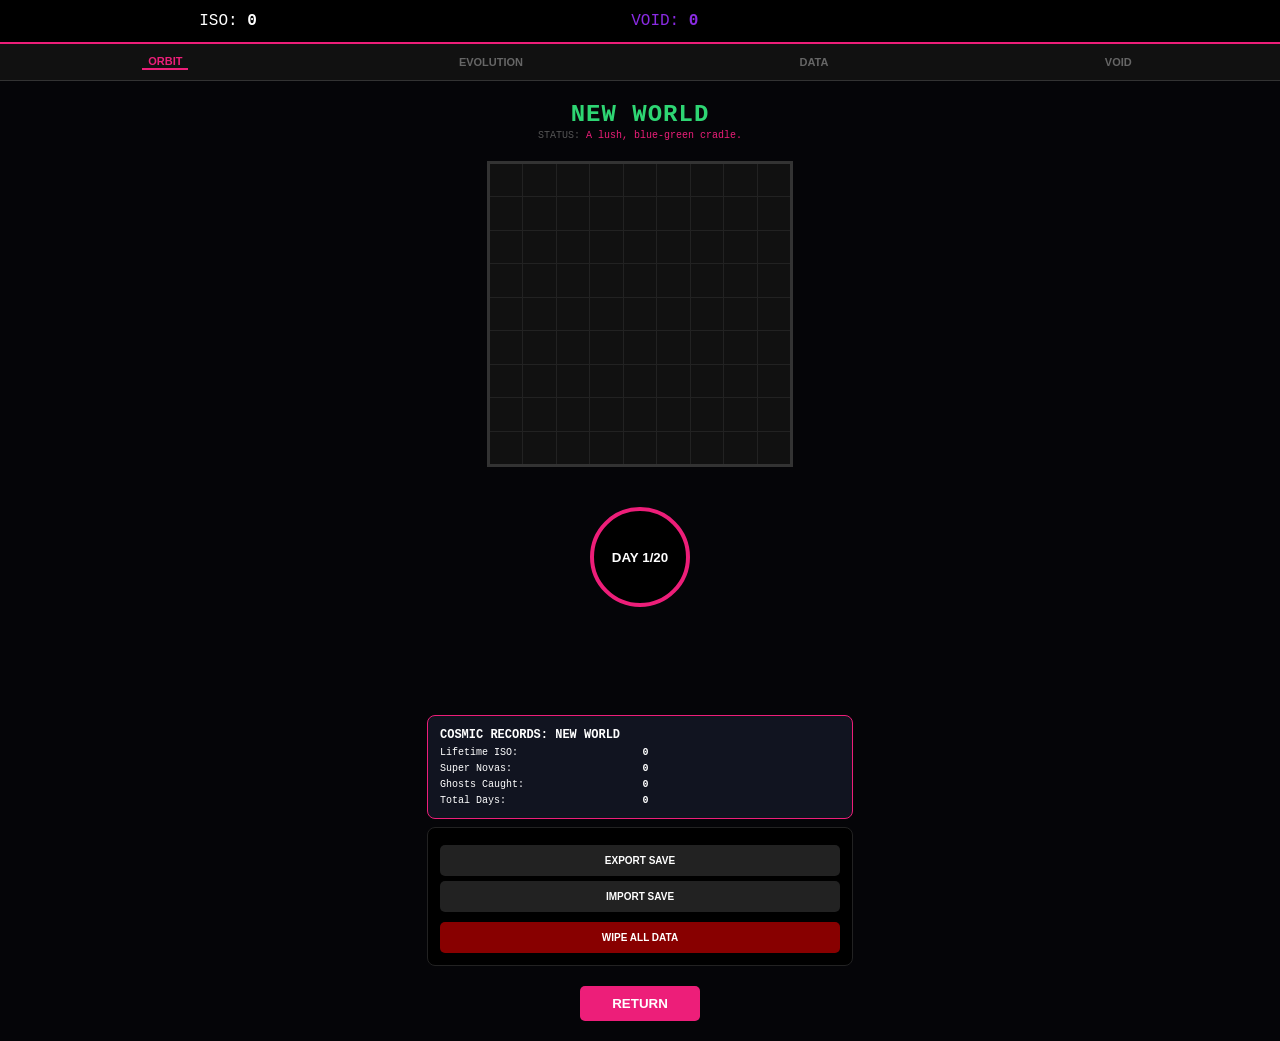
==== index.html @ 5aa82f11 "Update index.html" ====
<!DOCTYPE html>
<html lang="en">
<head>
    <meta charset="UTF-8">
    <meta name="viewport" content="width=device-width, initial-scale=1.0">
    <title>Void God: Immortal Edition</title>
    <style>
        :root { --primary: #ed1e79; --void: #8a2be2; --bg: #050508; --card: #111420; }
        body { background: var(--bg); color: white; font-family: 'Courier New', monospace; margin: 0; text-align: center; overflow-x: hidden; transition: 2s; }
        .void-aura { box-shadow: inset 0 0 80px rgba(138, 43, 226, 0.6); animation: auraPulse 4s infinite alternate; }
        @keyframes auraPulse { 0% { box-shadow: inset 0 0 30px rgba(138, 43, 226, 0.3); } 100% { box-shadow: inset 0 0 100px rgba(138, 43, 226, 0.7); } }

        #resource-bar { background: #000; padding: 12px; display: flex; justify-content: space-around; border-bottom: 2px solid var(--primary); position: sticky; top: 0; z-index: 1000; }
        #save-indicator { width: 8px; height: 8px; border-radius: 50%; align-self: center; transition: 0.3s; background: transparent; }
        .save-pulse { background: #2ed573 !important; box-shadow: 0 0 10px #2ed573; }
        
        #main-nav { display: flex; justify-content: space-around; background: #111; padding: 10px; border-bottom: 1px solid #333; }
        #main-nav button { background: none; border: none; color: #666; font-weight: bold; cursor: pointer; font-size: 11px; text-transform: uppercase; }
        #main-nav button.active-nav { color: var(--primary); border-bottom: 2px solid var(--primary); }

        #world-container { position: relative; width: 320px; margin: 20px auto; }
        #grid-9x9 { display: grid; grid-template-columns: repeat(9, 1fr); gap: 1px; width: 300px; height: 300px; background: #222; border: 3px solid #333; margin: 0 auto; position: relative; z-index: 2; }
        .tile { background: #111; width: 100%; height: 100%; transition: 0.3s; }
        .s1 { background: #555; } .s2 { background: #8b4513; } .s3 { background: #1e90ff; }
        .s4 { background: #2ed573; } .s5 { background: #ffa502; box-shadow: inset 0 0 5px #000; }
        .ghost { background: var(--void) !important; box-shadow: 0 0 15px var(--primary); animation: ghostPulse 1s infinite alternate; cursor: pointer; z-index: 10; }
        @keyframes ghostPulse { from { opacity: 0.4; transform: scale(0.8); } to { opacity: 1; transform: scale(1.1); } }

        .swarm-ring { position: absolute; top: -10px; left: -10px; width: 320px; height: 320px; border: 1px dashed rgba(255,215,0,0.3); border-radius: 50%; animation: spin 10s linear infinite; pointer-events: none; }
        @keyframes spin { from { transform: rotate(0deg); } to { transform: rotate(360deg); } }
        .satellite { position: absolute; top: -5px; left: 50%; width: 8px; height: 8px; background: gold; border-radius: 2px; box-shadow: 0 0 10px gold; }

        .day-btn { width: 100px; height: 100px; border-radius: 50%; border: 4px solid var(--primary); background: #000; color: white; cursor: pointer; position: relative; font-weight: bold; margin-top: 20px; outline: none; }
        #auto-ring { position: absolute; top: -4px; left: -4px; width: 100px; height: 100px; border-radius: 50%; border: 4px solid var(--void); clip-path: inset(0 100% 0 0); opacity: 0.6; }

        .screen { display: none; padding: 10px; padding-bottom: 100px; }
        .active-screen { display: block; }
        .card { background: var(--card); border: 1px solid #222; padding: 12px; margin: 8px auto; width: 90%; max-width: 400px; border-radius: 8px; text-align: left; }
        .buy-btn { background: var(--primary); border: none; color: white; padding: 10px; border-radius: 5px; cursor: pointer; width: 100%; font-weight: bold; margin-top: 5px; }
        .buy-btn:disabled { opacity: 0.1; cursor: default; }

        #nova-overlay { position: fixed; top:0; left:0; width:100%; height:100%; background:white; pointer-events:none; opacity:0; z-index:9999; }
        .flash-anim { animation: novaFlash 0.8s ease-out; }
        @keyframes novaFlash { 0% { opacity: 1; } 100% { opacity: 0; } }
    </style>
</head>
<body onload="init()">

<div id="nova-overlay"></div>

<div id="resource-bar">
    <span>ISO: <b id="iso-display">0</b></span>
    <span style="color:var(--void)">VOID: <b id="void-display">0</b></span>
    <button id="mute-btn" onclick="toggleAudio()" style="background:none; border:none; display:none; cursor:pointer; font-size:16px;">🔈</button>
    <div id="save-indicator"></div>
</div>

<nav id="main-nav">
    <button id="nav-world" class="active-nav" onclick="tab('world')">Orbit</button>
    <button id="nav-skills" onclick="tab('skills')">Evolution</button>
    <button id="nav-log" onclick="toggleLog()">Data</button>
    <button id="nav-void" onclick="tab('void')">Void</button>
</nav>

<section id="screen-world" class="screen active-screen">
    <h2 id="world-title" onclick="renamePlanet()" style="margin:10px 0 2px 0; cursor:pointer; letter-spacing:1px;">NEW WORLD</h2>
    <div id="status-bar" style="font-size: 10px; color: #555; margin-bottom: 15px;">
        STATUS: <span id="env-desc" style="color:var(--primary)">SCANNING...</span>
    </div>
    
    <div id="world-container">
        <div id="swarm-visual"></div>
        <div id="grid-9x9"></div>
    </div>

    <button class="day-btn" onclick="advance()">
        <div id="auto-ring"></div>
        DAY <span id="day-counter">1/20</span>
    </button>
</section>

<section id="screen-skills" class="screen"><div id="skill-list"></div></section>

<section id="screen-void" class="screen">
    <div class="card" style="border-color:var(--void); text-align:center;">
        <p>Current: <b id="void-total-display">0</b> | Pending: <b id="pending-tokens">0</b></p>
        <button class="buy-btn" style="background:var(--void)" onclick="prestige()">BIG CRUNCH</button>
    </div>
    <div id="void-upgrade-list"></div>
</section>

<section id="screen-log">
    <div class="card" style="border: 1px solid var(--primary);">
        <h4 style="margin:0 0 5px 0; font-size:12px;">COSMIC RECORDS: <span id="stat-planet-name">...</span></h4>
        <div style="display:grid; grid-template-columns: 1fr 1fr; gap: 5px; font-size: 10px;">
            <span>Lifetime ISO:</span> <b id="stat-iso">0</b>
            <span>Super Novas:</span> <b id="stat-novas">0</b>
            <span>Ghosts Caught:</span> <b id="stat-ghosts">0</b>
            <span>Total Days:</span> <b id="stat-days">0</b>
        </div>
    </div>

    <div id="void-controls" style="display:none; padding:10px; background:#111; margin:10px auto; width:85%; border-radius:8px;">
        <label style="font-size:10px">AMBIENCE</label> <input type="range" id="vol-slider" min="0" max="0.1" step="0.01" value="0.03" oninput="updateAudio()">
        <br><label style="font-size:10px">PITCH</label> <input type="range" id="pitch-slider" min="40" max="80" step="1" value="55" oninput="updateAudio()">
    </div>
    
    <div class="card" style="background:#000;">
        <button class="buy-btn" style="background:#222; font-size:10px;" onclick="exportSave()">EXPORT SAVE</button>
        <button class="buy-btn" style="background:#222; font-size:10px;" onclick="importSave()">IMPORT SAVE</button>
        <button class="buy-btn" style="background:#800; font-size:10px; margin-top:10px;" onclick="resetGame()">WIPE ALL DATA</button>
    </div>

    <div id="log-list"></div>
    <button class="buy-btn" style="width:120px; margin: 20px auto; display:block;" onclick="toggleLog()">RETURN</button>
</section>

<div id="message-box"></div>

<script>
    const SAVE_KEY = "VoidGod_Final_Safety_V1";
    let lastClick = 0; // Anti-clicker variable
    
    const envs = {
        void: { desc: "A silent, dark vacuum.", color: "#8a2be2" },
        fire: { desc: "A world of molten rivers.", color: "#ff4757" },
        ice: { desc: "A frozen, crystalline wasteland.", color: "#70a1ff" },
        earth: { desc: "A lush, blue-green cradle.", color: "#2ed573" }
    };

    const skillTree = {
        tectonics: { name: "Tectonics", desc: "Hardens the crust.", baseCost: 50, max: 25 },
        atmosphere: { name: "Atmosphere", desc: "Develops air.", baseCost: 200, max: 20 },
        hydration: { name: "Hydration", desc: "Fills the oceans.", baseCost: 1000, max: 20 },
        biosphere: { name: "Biosphere", desc: "Spreads forests.", baseCost: 5000, max: 20 },
        civilization: { name: "Civilization", desc: "Builds MegaCities.", baseCost: 25000, max: 15 },
        sunMoon: { name: "Sun & Moon", desc: "Auto-advance days.", baseCost: 50, max: 15 },
        chronos: { name: "Chronos", desc: "Speed up time.", baseCost: 5000, max: 10 },
        dyson: { name: "Dyson Swarm", desc: "Satellites +50% Yield.", baseCost: 150000, max: 1 },
        novaStable: { name: "Nova Stability", desc: "Double Nova chance.", baseCost: 80000, max: 5 }
    };

    const voidTree = {
        spectralLens: { name: "Spectral Lens", desc: "High Ghost rate.", cost: 2, max: 1 },
        voidMagnet: { name: "Void Magnet", desc: "Auto-collect Ghosts.", cost: 5, max: 1 }
    };

    let state = {
        iso: 0, void: 0, day: 1, planetName: "NEW WORLD", prestigeCount: 0,
        skills: {}, voidSkills: {}, lastSeen: Date.now(),
        stats: { totalIso: 0, totalNovas: 0, totalGhosts: 0, totalDays: 0 }
    };

    let autoTick = 0, worldLog = [], audioCtx = null, osc1, osc2, gainN;

    function init() {
        let saved = localStorage.getItem(SAVE_KEY);
        if(saved) {
            try {
                let parsed = JSON.parse(saved);
                state = Object.assign(state, parsed);
                // Fix Infinity Bug
                if (state.iso === null || isNaN(state.iso) || state.iso === Infinity) state.iso = 1000000;
            } catch(e) { console.error("Corrupt save."); }
        }
        if(!state.stats) state.stats = { totalIso: 0, totalNovas: 0, totalGhosts: 0, totalDays: 0 };
        renderWorld(); ui(); checkAura();
        setInterval(gameLoop, 1000);
        addLog("SYSTEM ONLINE.");
    }

    function gameLoop() {
        let sm = state.skills.sunMoon || 0;
        let ch = state.skills.chronos || 0;
        if(sm > 0) {
            autoTick++;
            let speed = 1 - (ch * 0.08);
            let limit = (16 - sm) * speed;
            document.getElementById('auto-ring').style.clipPath = `inset(0 ${100-(autoTick/limit)*100}% 0 0)`;
            if(autoTick >= limit) { advance(true); autoTick = 0; }
        }
    }

    function advance(isAuto = false) {
        let now = Date.now();
        if (!isAuto && now - lastClick < 60) return; // Rate Limit: 60ms
        lastClick = now;

        state.stats.totalDays++;
        if (Math.random() < (0.001 * (1 + (state.skills.novaStable||0)))) triggerSuperNova();

        if(state.day < 20) {
            state.day++;
            if(state.day % 5 === 0) renderWorld();
        } else {
            state.day = 1;
            let pwr = Object.values(state.skills).reduce((a,b)=>a+b, 0);
            let harvest = (100 + (pwr * 50)) * (state.skills.dyson ? 1.5 : 1);
            state.iso += harvest;
            state.stats.totalIso += harvest;
            renderWorld();
            addLog("HARVEST COMPLETE.");
        }
        if(state.voidSkills.voidMagnet) { let g = document.querySelector('.ghost'); if(g) g.click(); }
        ui(); save();
    }

    function triggerSuperNova() {
        state.stats.totalNovas++;
        document.getElementById('nova-overlay').classList.add('flash-anim');
        setTimeout(()=>document.getElementById('nova-overlay').classList.remove('flash-anim'), 800);
        let bonus = (state.iso * 0.05) + 5000;
        state.iso += bonus; state.stats.totalIso += bonus;
        addLog("✨ SUPER NOVA EVENT!");
        createParticles(); ui();
    }

    function createParticles() {
        for(let i=0; i<15; i++) {
            let p = document.createElement('div');
            p.style.cssText = `position:fixed; left:50%; top:50%; width:4px; height:4px; background:white; border-radius:50%; pointer-events:none; z-index:10000;`;
            document.body.appendChild(p);
            let a = Math.random()*Math.PI*2, d = Math.random()*150+50;
            p.animate([{transform:'translate(0,0)', opacity:1},{transform:`translate(${Math.cos(a)*d}px,${Math.sin(a)*d}px)`, opacity:0}], 800).onfinish = () => p.remove();
        }
    }

    function renderWorld() {
        const grid = document.getElementById('grid-9x9'); grid.innerHTML = '';
        const swarm = document.getElementById('swarm-visual'); swarm.innerHTML = '';
        if(state.skills.dyson) swarm.innerHTML = `<div class="swarm-ring"><div class="satellite"></div></div>`;
        let ghostChance = state.voidSkills.spectralLens ? 0.05 : 0.01;
        let ghostIdx = (state.prestigeCount > 0 && Math.random() < ghostChance) ? Math.floor(Math.random()*81) : -1;

        for(let i=0; i<81; i++) {
            let t = document.createElement('div'); t.className = 'tile';
            if(i === ghostIdx) {
                t.className = 'tile ghost';
                t.onclick = () => { 
                    let gain = (state.prestigeCount+1)*2000;
                    state.iso += gain; state.stats.totalGhosts++;
                    addLog(`👻 GHOST: +${gain} ISO`);
                    renderWorld(); ui(); save();
                };
            } else {
                let s = state.skills;
                if(i < (s.civilization||0)*8) t.classList.add('s5');
                else if(i < (s.biosphere||0)*12) t.classList.add('s4');
                else if(i < (s.hydration||0)*16) t.classList.add('s3');
                else if(i < (s.atmosphere||0)*20) t.classList.add('s2');
                else if(i < (s.tectonics||0)*25) t.classList.add('s1');
            }
            grid.appendChild(t);
        }
    }

    function ui() {
        if (state.iso > 1e15) state.iso = 1e15; // Hard Cap to prevent Infinity glitch
        document.getElementById('iso-display').innerText = Math.floor(state.iso).toLocaleString();
        document.getElementById('void-display').innerText = state.void;
        document.getElementById('void-total-display').innerText = state.void;
        document.getElementById('day-counter').innerText = state.day + "/20";
        document.getElementById('pending-tokens').innerText = Math.floor(Math.sqrt(state.iso / 1000000));
        
        let name = state.planetName.toLowerCase();
        let env = envs.earth;
        if(name.includes("void")) env = envs.void;
        else if(name.includes("fire") || name.includes("hell")) env = envs.fire;
        else if(name.includes("ice") || name.includes("snow")) env = envs.ice;

        document.getElementById('world-title').innerText = state.planetName;
        document.getElementById('world-title').style.color = env.color;
        document.getElementById('env-desc').innerText = env.desc;
        
        document.getElementById('stat-planet-name').innerText = state.planetName;
        document.getElementById('stat-iso').innerText = Math.floor(state.stats.totalIso).toLocaleString();
        document.getElementById('stat-novas').innerText = state.stats.totalNovas;
        document.getElementById('stat-ghosts').innerText = state.stats.totalGhosts;
        document.getElementById('stat-days').innerText = state.stats.totalDays;
    }

    function buy(k) {
        let now = Date.now();
        if (now - lastClick < 60) return;
        lastClick = now;

        let lvl = state.skills[k]||0;
        let cost = Math.floor(skillTree[k].baseCost * Math.pow(1.6, lvl));
        if(state.iso >= cost && lvl < skillTree[k].max) {
            state.iso -= cost; state.skills[k] = lvl + 1;
            renderSkills(); renderWorld(); ui(); save();
        }
    }

    function prestige() {
        let earned = Math.floor(Math.sqrt(state.iso / 1000000));
        if(earned < 1) return alert("Need 1,000,000 ISO!");
        let newName = prompt("What is the name of the next universe?", state.planetName);
        state.void += earned; state.prestigeCount++;
        state.iso = 0; state.day = 1; state.skills = {};
        state.planetName = newName ? newName.toUpperCase() : "UNKNOWN";
        save(); location.reload();
    }

    function save() {
        state.lastSeen = Date.now();
        localStorage.setItem(SAVE_KEY, JSON.stringify(state));
        document.getElementById('save-indicator').classList.add('save-pulse');
        setTimeout(()=>document.getElementById('save-indicator').classList.remove('save-pulse'), 500);
    }

    function renamePlanet() {
        let n = prompt("Rename Reality:", state.planetName);
        if(n) { state.planetName = n.toUpperCase(); ui(); save(); }
    }

    function addLog(m) {
        worldLog.unshift(m); if(worldLog.length > 8) worldLog.pop();
    }

    function tab(t) {
        document.querySelectorAll('.screen').forEach(s=>s.classList.remove('active-screen'));
        document.querySelectorAll('#main-nav button').forEach(b=>b.classList.remove('active-nav'));
        document.getElementById('screen-'+t).classList.add('active-screen');
        document.getElementById('nav-'+t).classList.add('active-nav');
        if(t==='skills') renderSkills();
        if(t==='void') renderVoidShop();
    }

    function renderSkills() {
        const list = document.getElementById('skill-list'); list.innerHTML = '';
        Object.keys(skillTree).forEach(k=>{
            let s = skillTree[k], lvl = state.skills[k]||0, cost = Math.floor(s.baseCost * Math.pow(1.6, lvl));
            let isMax = lvl >= s.max;
            list.innerHTML += `<div class="card"><b>${s.name}</b> <small>Lv.${lvl}</small><br><small style="color:#777">${s.desc}</small><br>
            <button class="buy-btn" onclick="buy('${k}')" ${isMax||state.iso<cost?'disabled':''}>${isMax?'MAXED':cost.toLocaleString() + ' ISO'}</button></div>`;
        });
    }

    function renderVoidShop() {
        const list = document.getElementById('void-upgrade-list'); list.innerHTML = '';
        Object.keys(voidTree).forEach(k=>{
            let v = voidTree[k], lvl = state.voidSkills[k]||0, cost = v.cost + (lvl*v.cost);
            list.innerHTML += `<div class="card" style="border-color:var(--void)"><b>${v.name}</b><br><button class="buy-btn" style="background:var(--void)" onclick="buyVoid('${k}')" ${state.void<cost?'disabled':''}>${cost} VOID</button></div>`;
        });
    }

    function buyVoid(k) {
        let lvl = state.voidSkills[k]||0, cost = v.cost + (lvl*v.cost);
        if(state.void >= cost) { state.void -= cost; state.voidSkills[k] = lvl+1; renderVoidShop(); ui(); save(); checkAura(); }
    }

    function toggleLog() {
        const l = document.getElementById('screen-log');
        l.style.display = l.style.display === 'block' ? 'none' : 'block';
        document.getElementById('log-list').innerHTML = worldLog.map(m=>`<div style="font-size:10px; padding:5px; border-bottom:1px solid #222;">> ${m}</div>`).join('');
    }

    function resetGame() { if(confirm("DELETE ALL PROGRESS?")) { localStorage.removeItem(SAVE_KEY); location.reload(); } }

    function checkAura() {
        if(state.voidSkills.spectralLens || state.voidSkills.voidMagnet) {
            document.body.classList.add('void-aura');
            document.getElementById('mute-btn').style.display = 'inline';
            document.getElementById('void-controls').style.display = 'block';
        }
    }

    function toggleAudio() {
        if(!audioCtx) {
            audioCtx = new AudioContext(); gainN = audioCtx.createGain(); gainN.gain.value = 0.03; gainN.connect(audioCtx.destination);
            osc1 = audioCtx.createOscillator(); osc2 = audioCtx.createOscillator();
            osc1.connect(gainN); osc2.connect(gainN); osc1.start(); osc2.start(); updateAudio();
            document.getElementById('mute-btn').innerText = "🔊";
        } else { audioCtx.close(); audioCtx = null; document.getElementById('mute-btn').innerText = "🔈"; }
    }

    function updateAudio() {
        if(!audioCtx) return;
        let f = parseFloat(document.getElementById('pitch-slider').value);
        gainN.gain.setTargetAtTime(document.getElementById('vol-slider').value, audioCtx.currentTime, 0.1);
        osc1.frequency.setTargetAtTime(f, audioCtx.currentTime, 0.1);
        osc2.frequency.setTargetAtTime(f+0.5, audioCtx.currentTime, 0.1);
    }

    function exportSave() { navigator.clipboard.writeText(btoa(JSON.stringify(state))); alert("Save Code Copied!"); }
    function importSave() { let s = prompt("Paste Save Code:"); if(s) { try{ state = JSON.parse(atob(s)); save(); location.reload(); }catch(e){alert("Invalid!");}} }
</script>
</body>
</html>
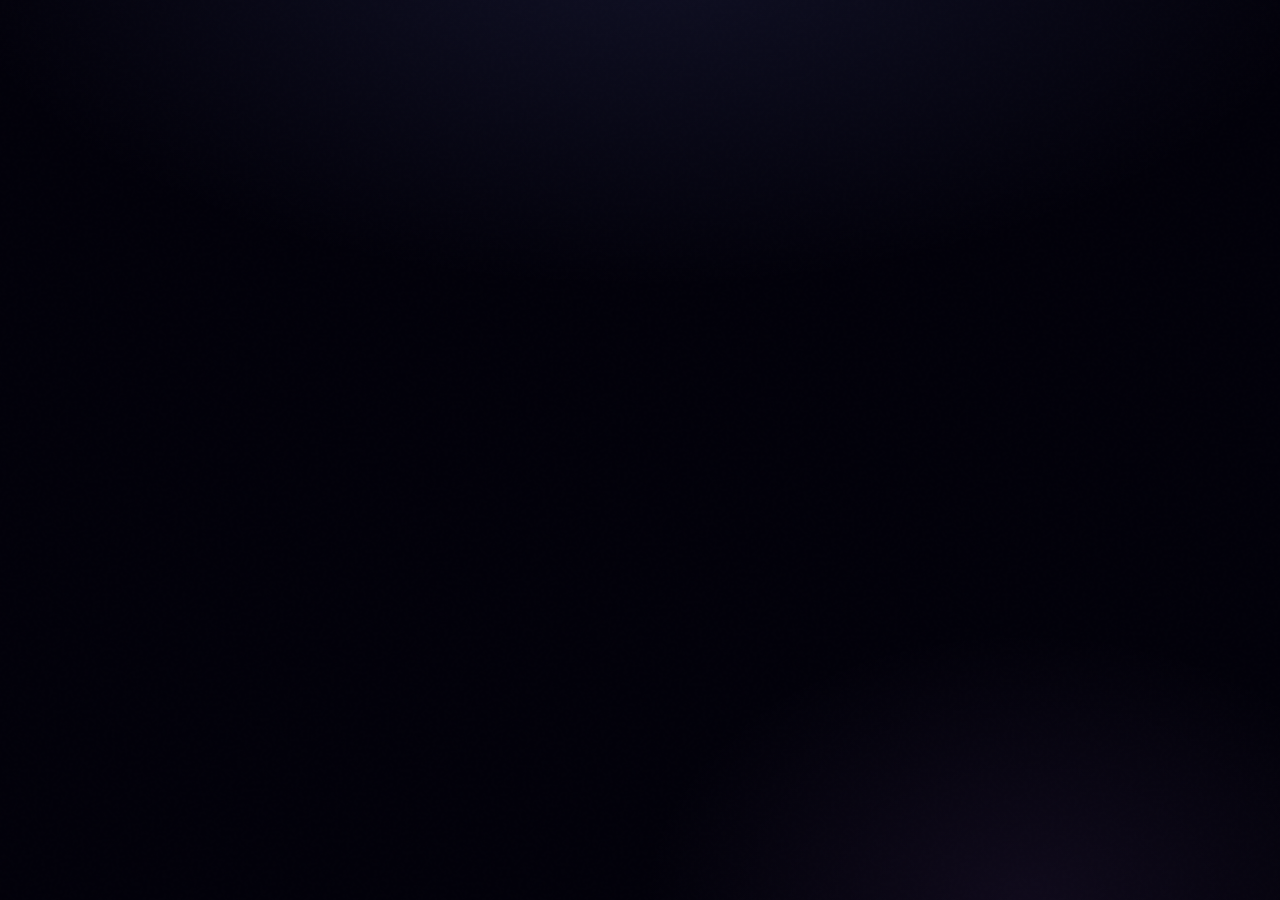
==== commit a9f53f46: "Update index.html" ====
--- a/index.html
+++ b/index.html
@@ -1,390 +1,160 @@
 <!DOCTYPE html>
 <html lang="en">
 <head>
-    <meta charset="UTF-8">
-    <meta name="viewport" content="width=device-width, initial-scale=1.0">
-    <title>Void God: Immortal Edition</title>
-    <style>
-        :root { --primary: #ed1e79; --void: #8a2be2; --bg: #050508; --card: #111420; }
-        body { background: var(--bg); color: white; font-family: 'Courier New', monospace; margin: 0; text-align: center; overflow-x: hidden; transition: 2s; }
-        .void-aura { box-shadow: inset 0 0 80px rgba(138, 43, 226, 0.6); animation: auraPulse 4s infinite alternate; }
-        @keyframes auraPulse { 0% { box-shadow: inset 0 0 30px rgba(138, 43, 226, 0.3); } 100% { box-shadow: inset 0 0 100px rgba(138, 43, 226, 0.7); } }
+<meta charset="UTF-8">
+<meta name="viewport" content="width=device-width, initial-scale=1.0, maximum-scale=1.0">
+<title>VOID GOD \u2014 IMMORTAL EDITION</title>
+<link href="https://fonts.googleapis.com/css2?family=Orbitron:wght@400;600;900&family=Share+Tech+Mono&display=swap" rel="stylesheet">
+<style>
+:root {
+  --c0: #02010a;
+  --c1: #0c0a1e;
+  --c2: #181430;
+  --c3: #251e4a;
+  --acc: #c084fc;
+  --acc2: #818cf8;
+  --gold: #fbbf24;
+  --cyan: #22d3ee;
+  --red: #f43f5e;
+  --green: #4ade80;
+  --txt: #e2e8f0;
+  --txt2: #94a3b8;
+  --txt3: #475569;
+  --glow: rgba(192,132,252,0.4);
+  --glow2: rgba(34,211,238,0.3);
+}
+*{box-sizing:border-box;margin:0;padding:0;}
+body{
+  background:var(--c0);color:var(--txt);
+  font-family:'Share Tech Mono',monospace;
+  min-height:100vh;overflow-x:hidden;
+  background-image:
+    radial-gradient(ellipse 80% 60% at 50% -10%, rgba(129,140,248,0.12) 0%, transparent 70%),
+    radial-gradient(ellipse 50% 50% at 80% 100%, rgba(192,132,252,0.07) 0%, transparent 60%);
+}
 
-        #resource-bar { background: #000; padding: 12px; display: flex; justify-content: space-around; border-bottom: 2px solid var(--primary); position: sticky; top: 0; z-index: 1000; }
-        #save-indicator { width: 8px; height: 8px; border-radius: 50%; align-self: center; transition: 0.3s; background: transparent; }
-        .save-pulse { background: #2ed573 !important; box-shadow: 0 0 10px #2ed573; }
-        
-        #main-nav { display: flex; justify-content: space-around; background: #111; padding: 10px; border-bottom: 1px solid #333; }
-        #main-nav button { background: none; border: none; color: #666; font-weight: bold; cursor: pointer; font-size: 11px; text-transform: uppercase; }
-        #main-nav button.active-nav { color: var(--primary); border-bottom: 2px solid var(--primary); }
+/* NOISE OVERLAY */
+body::before{
+  content:'';position:fixed;inset:0;
+  background-image:url("data:image/svg+xml,%3Csvg viewBox='0 0 256 256' xmlns='http://www.w3.org/2000/svg'%3E%3Cfilter id='n'%3E%3CfeTurbulence type='fractalNoise' baseFrequency='0.9' numOctaves='4' stitchTiles='stitch'/%3E%3C/filter%3E%3Crect width='100%25' height='100%25' filter='url(%23n)' opacity='0.04'/%3E%3C/svg%3E");
+  pointer-events:none;z-index:1;opacity:0.35;
+}
 
-        #world-container { position: relative; width: 320px; margin: 20px auto; }
-        #grid-9x9 { display: grid; grid-template-columns: repeat(9, 1fr); gap: 1px; width: 300px; height: 300px; background: #222; border: 3px solid #333; margin: 0 auto; position: relative; z-index: 2; }
-        .tile { background: #111; width: 100%; height: 100%; transition: 0.3s; }
-        .s1 { background: #555; } .s2 { background: #8b4513; } .s3 { background: #1e90ff; }
-        .s4 { background: #2ed573; } .s5 { background: #ffa502; box-shadow: inset 0 0 5px #000; }
-        .ghost { background: var(--void) !important; box-shadow: 0 0 15px var(--primary); animation: ghostPulse 1s infinite alternate; cursor: pointer; z-index: 10; }
-        @keyframes ghostPulse { from { opacity: 0.4; transform: scale(0.8); } to { opacity: 1; transform: scale(1.1); } }
+/* \u2500\u2500 HEADER \u2500\u2500 */
+#hdr{
+  position:sticky;top:0;z-index:500;
+  background:rgba(2,1,10,0.85);backdrop-filter:blur(12px);
+  border-bottom:1px solid rgba(192,132,252,0.2);
+  padding:0 16px;height:52px;
+  display:flex;align-items:center;justify-content:space-between;
+}
+#hdr-title{
+  font-family:'Orbitron',sans-serif;font-weight:900;font-size:11px;
+  letter-spacing:3px;color:var(--acc);
+  text-shadow:0 0 20px var(--acc);
+}
+#res-row{display:flex;gap:16px;align-items:center;}
+.res{display:flex;align-items:center;gap:6px;font-size:11px;}
+.res-icon{width:8px;height:8px;border-radius:50%;}
+.ri-iso{background:var(--cyan);box-shadow:0 0 8px var(--cyan);}
+.ri-void{background:var(--acc);box-shadow:0 0 8px var(--acc);}
+.res-val{color:var(--txt);font-weight:bold;}
+#ips-display{font-size:9px;color:var(--txt3);}
+#save-dot{width:6px;height:6px;border-radius:50%;background:var(--txt3);transition:0.3s;}
+#save-dot.pulse{background:var(--green);box-shadow:0 0 8px var(--green);}
 
-        .swarm-ring { position: absolute; top: -10px; left: -10px; width: 320px; height: 320px; border: 1px dashed rgba(255,215,0,0.3); border-radius: 50%; animation: spin 10s linear infinite; pointer-events: none; }
-        @keyframes spin { from { transform: rotate(0deg); } to { transform: rotate(360deg); } }
-        .satellite { position: absolute; top: -5px; left: 50%; width: 8px; height: 8px; background: gold; border-radius: 2px; box-shadow: 0 0 10px gold; }
+/* \u2500\u2500 NAV \u2500\u2500 */
+#nav{
+  display:flex;background:rgba(12,10,30,0.9);
+  border-bottom:1px solid rgba(255,255,255,0.06);
+  position:sticky;top:52px;z-index:499;
+}
+.ntab{
+  flex:1;padding:10px 4px;font-size:10px;letter-spacing:1.5px;
+  color:var(--txt3);background:none;border:none;cursor:pointer;
+  font-family:'Share Tech Mono',monospace;text-transform:uppercase;
+  border-bottom:2px solid transparent;transition:0.2s;
+}
+.ntab:hover{color:var(--txt2);}
+.ntab.on{color:var(--acc);border-bottom-color:var(--acc);text-shadow:0 0 12px var(--acc);}
+.ntab .ntab-icon{font-size:14px;display:block;margin-bottom:2px;}
 
-        .day-btn { width: 100px; height: 100px; border-radius: 50%; border: 4px solid var(--primary); background: #000; color: white; cursor: pointer; position: relative; font-weight: bold; margin-top: 20px; outline: none; }
-        #auto-ring { position: absolute; top: -4px; left: -4px; width: 100px; height: 100px; border-radius: 50%; border: 4px solid var(--void); clip-path: inset(0 100% 0 0); opacity: 0.6; }
+/* \u2500\u2500 SCREENS \u2500\u2500 */
+.screen{display:none;padding:16px;padding-bottom:120px;animation:fadeUp 0.25s ease;}
+.screen.on{display:block;}
+@keyframes fadeUp{from{opacity:0;transform:translateY(8px);}to{opacity:1;transform:translateY(0);}}
 
-        .screen { display: none; padding: 10px; padding-bottom: 100px; }
-        .active-screen { display: block; }
-        .card { background: var(--card); border: 1px solid #222; padding: 12px; margin: 8px auto; width: 90%; max-width: 400px; border-radius: 8px; text-align: left; }
-        .buy-btn { background: var(--primary); border: none; color: white; padding: 10px; border-radius: 5px; cursor: pointer; width: 100%; font-weight: bold; margin-top: 5px; }
-        .buy-btn:disabled { opacity: 0.1; cursor: default; }
+/* \u2500\u2500 WORLD SCREEN \u2500\u2500 */
+#planet-name{
+  font-family:'Orbitron',sans-serif;font-weight:900;font-size:22px;
+  letter-spacing:4px;text-align:center;
+  cursor:pointer;margin-bottom:4px;transition:0.3s;
+}
+#env-line{text-align:center;font-size:9px;color:var(--txt3);letter-spacing:2px;margin-bottom:20px;}
 
-        #nova-overlay { position: fixed; top:0; left:0; width:100%; height:100%; background:white; pointer-events:none; opacity:0; z-index:9999; }
-        .flash-anim { animation: novaFlash 0.8s ease-out; }
-        @keyframes novaFlash { 0% { opacity: 1; } 100% { opacity: 0; } }
-    </style>
-</head>
-<body onload="init()">
+/* PLANET VISUAL */
+#planet-wrap{
+  position:relative;width:200px;height:200px;margin:0 auto 24px;
+}
+#planet-svg{width:200px;height:200px;border-radius:50%;overflow:hidden;position:relative;z-index:2;}
+#planet-glow{
+  position:absolute;inset:-20px;border-radius:50%;z-index:1;
+  background:radial-gradient(circle, transparent 35%, rgba(192,132,252,0.15) 60%, transparent 80%);
+  animation:glowPulse 3s ease-in-out infinite alternate;
+}
+@keyframes glowPulse{from{opacity:0.6;}to{opacity:1;}}
+.orbit-ring{
+  position:absolute;border-radius:50%;border:1px dashed;
+  animation:spinOrbit linear infinite;pointer-events:none;
+}
+.sat-dot{
+  position:absolute;top:50%;left:50%;width:6px;height:6px;
+  border-radius:50%;transform-origin:center center;
+}
+@keyframes spinOrbit{from{transform:rotate(0deg);}to{transform:rotate(360deg);}}
 
-<div id="nova-overlay"></div>
+/* GRID */
+#grid-wrap{
+  position:relative;width:288px;margin:0 auto;
+}
+#grid{
+  display:grid;grid-template-columns:repeat(9,1fr);
+  gap:2px;width:288px;padding:4px;
+  background:rgba(255,255,255,0.02);
+  border:1px solid rgba(192,132,252,0.15);
+  border-radius:8px;
+}
+.tile{
+  width:29px;height:29px;border-radius:3px;
+  background:rgba(255,255,255,0.02);transition:0.3s;
+  position:relative;
+}
+.tile-void{background:rgba(138,43,226,0.12);}
+.tile-rock{background:linear-gradient(135deg,#3d3550,#2a1f40);}
+.tile-fire{background:linear-gradient(135deg,#7c1d1d,#c2410c);}
+.tile-ocean{background:linear-gradient(135deg,#1e3a5f,#1d4ed8);}
+.tile-grass{background:linear-gradient(135deg,#14532d,#166534);}
+.tile-city{
+  background:linear-gradient(135deg,#1e1b4b,#312e81);
+  box-shadow:inset 0 0 4px rgba(192,132,252,0.3);
+}
+.tile-city::after{
+  content:'';position:absolute;bottom:2px;left:2px;right:2px;height:1px;
+  background:linear-gradient(90deg,transparent,var(--acc),transparent);
+  opacity:0.5;animation:cityGlow 2s ease infinite alternate;
+}
+@keyframes cityGlow{from{opacity:0.2;}to{opacity:0.7;}}
+.tile-ghost{
+  background:radial-gradient(circle,rgba(192,132,252,0.6),rgba(192,132,252,0.1)) !important;
+  cursor:pointer;z-index:10;animation:ghostBeat 0.8s ease-in-out infinite alternate;
+}
+@keyframes ghostBeat{from{box-shadow:0 0 6px var(--acc);transform:scale(0.85);}to{box-shadow:0 0 16px var(--acc),0 0 30px rgba(192,132,252,0.4);transform:scale(1.1);}}
 
-<div id="resource-bar">
-    <span>ISO: <b id="iso-display">0</b></span>
-    <span style="color:var(--void)">VOID: <b id="void-display">0</b></span>
-    <button id="mute-btn" onclick="toggleAudio()" style="background:none; border:none; display:none; cursor:pointer; font-size:16px;">🔈</button>
-    <div id="save-indicator"></div>
-</div>
-
-<nav id="main-nav">
-    <button id="nav-world" class="active-nav" onclick="tab('world')">Orbit</button>
-    <button id="nav-skills" onclick="tab('skills')">Evolution</button>
-    <button id="nav-log" onclick="toggleLog()">Data</button>
-    <button id="nav-void" onclick="tab('void')">Void</button>
-</nav>
-
-<section id="screen-world" class="screen active-screen">
-    <h2 id="world-title" onclick="renamePlanet()" style="margin:10px 0 2px 0; cursor:pointer; letter-spacing:1px;">NEW WORLD</h2>
-    <div id="status-bar" style="font-size: 10px; color: #555; margin-bottom: 15px;">
-        STATUS: <span id="env-desc" style="color:var(--primary)">SCANNING...</span>
-    </div>
-    
-    <div id="world-container">
-        <div id="swarm-visual"></div>
-        <div id="grid-9x9"></div>
-    </div>
-
-    <button class="day-btn" onclick="advance()">
-        <div id="auto-ring"></div>
-        DAY <span id="day-counter">1/20</span>
-    </button>
-</section>
-
-<section id="screen-skills" class="screen"><div id="skill-list"></div></section>
-
-<section id="screen-void" class="screen">
-    <div class="card" style="border-color:var(--void); text-align:center;">
-        <p>Current: <b id="void-total-display">0</b> | Pending: <b id="pending-tokens">0</b></p>
-        <button class="buy-btn" style="background:var(--void)" onclick="prestige()">BIG CRUNCH</button>
-    </div>
-    <div id="void-upgrade-list"></div>
-</section>
-
-<section id="screen-log">
-    <div class="card" style="border: 1px solid var(--primary);">
-        <h4 style="margin:0 0 5px 0; font-size:12px;">COSMIC RECORDS: <span id="stat-planet-name">...</span></h4>
-        <div style="display:grid; grid-template-columns: 1fr 1fr; gap: 5px; font-size: 10px;">
-            <span>Lifetime ISO:</span> <b id="stat-iso">0</b>
-            <span>Super Novas:</span> <b id="stat-novas">0</b>
-            <span>Ghosts Caught:</span> <b id="stat-ghosts">0</b>
-            <span>Total Days:</span> <b id="stat-days">0</b>
-        </div>
-    </div>
-
-    <div id="void-controls" style="display:none; padding:10px; background:#111; margin:10px auto; width:85%; border-radius:8px;">
-        <label style="font-size:10px">AMBIENCE</label> <input type="range" id="vol-slider" min="0" max="0.1" step="0.01" value="0.03" oninput="updateAudio()">
-        <br><label style="font-size:10px">PITCH</label> <input type="range" id="pitch-slider" min="40" max="80" step="1" value="55" oninput="updateAudio()">
-    </div>
-    
-    <div class="card" style="background:#000;">
-        <button class="buy-btn" style="background:#222; font-size:10px;" onclick="exportSave()">EXPORT SAVE</button>
-        <button class="buy-btn" style="background:#222; font-size:10px;" onclick="importSave()">IMPORT SAVE</button>
-        <button class="buy-btn" style="background:#800; font-size:10px; margin-top:10px;" onclick="resetGame()">WIPE ALL DATA</button>
-    </div>
-
-    <div id="log-list"></div>
-    <button class="buy-btn" style="width:120px; margin: 20px auto; display:block;" onclick="toggleLog()">RETURN</button>
-</section>
-
-<div id="message-box"></div>
-
-<script>
-    const SAVE_KEY = "VoidGod_Final_Safety_V1";
-    let lastClick = 0; // Anti-clicker variable
-    
-    const envs = {
-        void: { desc: "A silent, dark vacuum.", color: "#8a2be2" },
-        fire: { desc: "A world of molten rivers.", color: "#ff4757" },
-        ice: { desc: "A frozen, crystalline wasteland.", color: "#70a1ff" },
-        earth: { desc: "A lush, blue-green cradle.", color: "#2ed573" }
-    };
-
-    const skillTree = {
-        tectonics: { name: "Tectonics", desc: "Hardens the crust.", baseCost: 50, max: 25 },
-        atmosphere: { name: "Atmosphere", desc: "Develops air.", baseCost: 200, max: 20 },
-        hydration: { name: "Hydration", desc: "Fills the oceans.", baseCost: 1000, max: 20 },
-        biosphere: { name: "Biosphere", desc: "Spreads forests.", baseCost: 5000, max: 20 },
-        civilization: { name: "Civilization", desc: "Builds MegaCities.", baseCost: 25000, max: 15 },
-        sunMoon: { name: "Sun & Moon", desc: "Auto-advance days.", baseCost: 50, max: 15 },
-        chronos: { name: "Chronos", desc: "Speed up time.", baseCost: 5000, max: 10 },
-        dyson: { name: "Dyson Swarm", desc: "Satellites +50% Yield.", baseCost: 150000, max: 1 },
-        novaStable: { name: "Nova Stability", desc: "Double Nova chance.", baseCost: 80000, max: 5 }
-    };
-
-    const voidTree = {
-        spectralLens: { name: "Spectral Lens", desc: "High Ghost rate.", cost: 2, max: 1 },
-        voidMagnet: { name: "Void Magnet", desc: "Auto-collect Ghosts.", cost: 5, max: 1 }
-    };
-
-    let state = {
-        iso: 0, void: 0, day: 1, planetName: "NEW WORLD", prestigeCount: 0,
-        skills: {}, voidSkills: {}, lastSeen: Date.now(),
-        stats: { totalIso: 0, totalNovas: 0, totalGhosts: 0, totalDays: 0 }
-    };
-
-    let autoTick = 0, worldLog = [], audioCtx = null, osc1, osc2, gainN;
-
-    function init() {
-        let saved = localStorage.getItem(SAVE_KEY);
-        if(saved) {
-            try {
-                let parsed = JSON.parse(saved);
-                state = Object.assign(state, parsed);
-                // Fix Infinity Bug
-                if (state.iso === null || isNaN(state.iso) || state.iso === Infinity) state.iso = 1000000;
-            } catch(e) { console.error("Corrupt save."); }
-        }
-        if(!state.stats) state.stats = { totalIso: 0, totalNovas: 0, totalGhosts: 0, totalDays: 0 };
-        renderWorld(); ui(); checkAura();
-        setInterval(gameLoop, 1000);
-        addLog("SYSTEM ONLINE.");
-    }
-
-    function gameLoop() {
-        let sm = state.skills.sunMoon || 0;
-        let ch = state.skills.chronos || 0;
-        if(sm > 0) {
-            autoTick++;
-            let speed = 1 - (ch * 0.08);
-            let limit = (16 - sm) * speed;
-            document.getElementById('auto-ring').style.clipPath = `inset(0 ${100-(autoTick/limit)*100}% 0 0)`;
-            if(autoTick >= limit) { advance(true); autoTick = 0; }
-        }
-    }
-
-    function advance(isAuto = false) {
-        let now = Date.now();
-        if (!isAuto && now - lastClick < 60) return; // Rate Limit: 60ms
-        lastClick = now;
-
-        state.stats.totalDays++;
-        if (Math.random() < (0.001 * (1 + (state.skills.novaStable||0)))) triggerSuperNova();
-
-        if(state.day < 20) {
-            state.day++;
-            if(state.day % 5 === 0) renderWorld();
-        } else {
-            state.day = 1;
-            let pwr = Object.values(state.skills).reduce((a,b)=>a+b, 0);
-            let harvest = (100 + (pwr * 50)) * (state.skills.dyson ? 1.5 : 1);
-            state.iso += harvest;
-            state.stats.totalIso += harvest;
-            renderWorld();
-            addLog("HARVEST COMPLETE.");
-        }
-        if(state.voidSkills.voidMagnet) { let g = document.querySelector('.ghost'); if(g) g.click(); }
-        ui(); save();
-    }
-
-    function triggerSuperNova() {
-        state.stats.totalNovas++;
-        document.getElementById('nova-overlay').classList.add('flash-anim');
-        setTimeout(()=>document.getElementById('nova-overlay').classList.remove('flash-anim'), 800);
-        let bonus = (state.iso * 0.05) + 5000;
-        state.iso += bonus; state.stats.totalIso += bonus;
-        addLog("✨ SUPER NOVA EVENT!");
-        createParticles(); ui();
-    }
-
-    function createParticles() {
-        for(let i=0; i<15; i++) {
-            let p = document.createElement('div');
-            p.style.cssText = `position:fixed; left:50%; top:50%; width:4px; height:4px; background:white; border-radius:50%; pointer-events:none; z-index:10000;`;
-            document.body.appendChild(p);
-            let a = Math.random()*Math.PI*2, d = Math.random()*150+50;
-            p.animate([{transform:'translate(0,0)', opacity:1},{transform:`translate(${Math.cos(a)*d}px,${Math.sin(a)*d}px)`, opacity:0}], 800).onfinish = () => p.remove();
-        }
-    }
-
-    function renderWorld() {
-        const grid = document.getElementById('grid-9x9'); grid.innerHTML = '';
-        const swarm = document.getElementById('swarm-visual'); swarm.innerHTML = '';
-        if(state.skills.dyson) swarm.innerHTML = `<div class="swarm-ring"><div class="satellite"></div></div>`;
-        let ghostChance = state.voidSkills.spectralLens ? 0.05 : 0.01;
-        let ghostIdx = (state.prestigeCount > 0 && Math.random() < ghostChance) ? Math.floor(Math.random()*81) : -1;
-
-        for(let i=0; i<81; i++) {
-            let t = document.createElement('div'); t.className = 'tile';
-            if(i === ghostIdx) {
-                t.className = 'tile ghost';
-                t.onclick = () => { 
-                    let gain = (state.prestigeCount+1)*2000;
-                    state.iso += gain; state.stats.totalGhosts++;
-                    addLog(`👻 GHOST: +${gain} ISO`);
-                    renderWorld(); ui(); save();
-                };
-            } else {
-                let s = state.skills;
-                if(i < (s.civilization||0)*8) t.classList.add('s5');
-                else if(i < (s.biosphere||0)*12) t.classList.add('s4');
-                else if(i < (s.hydration||0)*16) t.classList.add('s3');
-                else if(i < (s.atmosphere||0)*20) t.classList.add('s2');
-                else if(i < (s.tectonics||0)*25) t.classList.add('s1');
-            }
-            grid.appendChild(t);
-        }
-    }
-
-    function ui() {
-        if (state.iso > 1e15) state.iso = 1e15; // Hard Cap to prevent Infinity glitch
-        document.getElementById('iso-display').innerText = Math.floor(state.iso).toLocaleString();
-        document.getElementById('void-display').innerText = state.void;
-        document.getElementById('void-total-display').innerText = state.void;
-        document.getElementById('day-counter').innerText = state.day + "/20";
-        document.getElementById('pending-tokens').innerText = Math.floor(Math.sqrt(state.iso / 1000000));
-        
-        let name = state.planetName.toLowerCase();
-        let env = envs.earth;
-        if(name.includes("void")) env = envs.void;
-        else if(name.includes("fire") || name.includes("hell")) env = envs.fire;
-        else if(name.includes("ice") || name.includes("snow")) env = envs.ice;
-
-        document.getElementById('world-title').innerText = state.planetName;
-        document.getElementById('world-title').style.color = env.color;
-        document.getElementById('env-desc').innerText = env.desc;
-        
-        document.getElementById('stat-planet-name').innerText = state.planetName;
-        document.getElementById('stat-iso').innerText = Math.floor(state.stats.totalIso).toLocaleString();
-        document.getElementById('stat-novas').innerText = state.stats.totalNovas;
-        document.getElementById('stat-ghosts').innerText = state.stats.totalGhosts;
-        document.getElementById('stat-days').innerText = state.stats.totalDays;
-    }
-
-    function buy(k) {
-        let now = Date.now();
-        if (now - lastClick < 60) return;
-        lastClick = now;
-
-        let lvl = state.skills[k]||0;
-        let cost = Math.floor(skillTree[k].baseCost * Math.pow(1.6, lvl));
-        if(state.iso >= cost && lvl < skillTree[k].max) {
-            state.iso -= cost; state.skills[k] = lvl + 1;
-            renderSkills(); renderWorld(); ui(); save();
-        }
-    }
-
-    function prestige() {
-        let earned = Math.floor(Math.sqrt(state.iso / 1000000));
-        if(earned < 1) return alert("Need 1,000,000 ISO!");
-        let newName = prompt("What is the name of the next universe?", state.planetName);
-        state.void += earned; state.prestigeCount++;
-        state.iso = 0; state.day = 1; state.skills = {};
-        state.planetName = newName ? newName.toUpperCase() : "UNKNOWN";
-        save(); location.reload();
-    }
-
-    function save() {
-        state.lastSeen = Date.now();
-        localStorage.setItem(SAVE_KEY, JSON.stringify(state));
-        document.getElementById('save-indicator').classList.add('save-pulse');
-        setTimeout(()=>document.getElementById('save-indicator').classList.remove('save-pulse'), 500);
-    }
-
-    function renamePlanet() {
-        let n = prompt("Rename Reality:", state.planetName);
-        if(n) { state.planetName = n.toUpperCase(); ui(); save(); }
-    }
-
-    function addLog(m) {
-        worldLog.unshift(m); if(worldLog.length > 8) worldLog.pop();
-    }
-
-    function tab(t) {
-        document.querySelectorAll('.screen').forEach(s=>s.classList.remove('active-screen'));
-        document.querySelectorAll('#main-nav button').forEach(b=>b.classList.remove('active-nav'));
-        document.getElementById('screen-'+t).classList.add('active-screen');
-        document.getElementById('nav-'+t).classList.add('active-nav');
-        if(t==='skills') renderSkills();
-        if(t==='void') renderVoidShop();
-    }
-
-    function renderSkills() {
-        const list = document.getElementById('skill-list'); list.innerHTML = '';
-        Object.keys(skillTree).forEach(k=>{
-            let s = skillTree[k], lvl = state.skills[k]||0, cost = Math.floor(s.baseCost * Math.pow(1.6, lvl));
-            let isMax = lvl >= s.max;
-            list.innerHTML += `<div class="card"><b>${s.name}</b> <small>Lv.${lvl}</small><br><small style="color:#777">${s.desc}</small><br>
-            <button class="buy-btn" onclick="buy('${k}')" ${isMax||state.iso<cost?'disabled':''}>${isMax?'MAXED':cost.toLocaleString() + ' ISO'}</button></div>`;
-        });
-    }
-
-    function renderVoidShop() {
-        const list = document.getElementById('void-upgrade-list'); list.innerHTML = '';
-        Object.keys(voidTree).forEach(k=>{
-            let v = voidTree[k], lvl = state.voidSkills[k]||0, cost = v.cost + (lvl*v.cost);
-            list.innerHTML += `<div class="card" style="border-color:var(--void)"><b>${v.name}</b><br><button class="buy-btn" style="background:var(--void)" onclick="buyVoid('${k}')" ${state.void<cost?'disabled':''}>${cost} VOID</button></div>`;
-        });
-    }
-
-    function buyVoid(k) {
-        let lvl = state.voidSkills[k]||0, cost = v.cost + (lvl*v.cost);
-        if(state.void >= cost) { state.void -= cost; state.voidSkills[k] = lvl+1; renderVoidShop(); ui(); save(); checkAura(); }
-    }
-
-    function toggleLog() {
-        const l = document.getElementById('screen-log');
-        l.style.display = l.style.display === 'block' ? 'none' : 'block';
-        document.getElementById('log-list').innerHTML = worldLog.map(m=>`<div style="font-size:10px; padding:5px; border-bottom:1px solid #222;">> ${m}</div>`).join('');
-    }
-
-    function resetGame() { if(confirm("DELETE ALL PROGRESS?")) { localStorage.removeItem(SAVE_KEY); location.reload(); } }
-
-    function checkAura() {
-        if(state.voidSkills.spectralLens || state.voidSkills.voidMagnet) {
-            document.body.classList.add('void-aura');
-            document.getElementById('mute-btn').style.display = 'inline';
-            document.getElementById('void-controls').style.display = 'block';
-        }
-    }
-
-    function toggleAudio() {
-        if(!audioCtx) {
-            audioCtx = new AudioContext(); gainN = audioCtx.createGain(); gainN.gain.value = 0.03; gainN.connect(audioCtx.destination);
-            osc1 = audioCtx.createOscillator(); osc2 = audioCtx.createOscillator();
-            osc1.connect(gainN); osc2.connect(gainN); osc1.start(); osc2.start(); updateAudio();
-            document.getElementById('mute-btn').innerText = "🔊";
-        } else { audioCtx.close(); audioCtx = null; document.getElementById('mute-btn').innerText = "🔈"; }
-    }
-
-    function updateAudio() {
-        if(!audioCtx) return;
-        let f = parseFloat(document.getElementById('pitch-slider').value);
-        gainN.gain.setTargetAtTime(document.getElementById('vol-slider').value, audioCtx.currentTime, 0.1);
-        osc1.frequency.setTargetAtTime(f, audioCtx.currentTime, 0.1);
-        osc2.frequency.setTargetAtTime(f+0.5, audioCtx.currentTime, 0.1);
-    }
-
-    function exportSave() { navigator.clipboard.writeText(btoa(JSON.stringify(state))); alert("Save Code Copied!"); }
-    function importSave() { let s = prompt("Paste Save Code:"); if(s) { try{ state = JSON.parse(atob(s)); save(); location.reload(); }catch(e){alert("Invalid!");}} }
-</script>
-</body>
-</html>
+/* DAY BUTTON */
+#day-btn-wrap{text-align:center;margin-top:20px;}
+#day-btn{
+  width:110px;height:110px;border-radius:50%;
+  background:radial-gradient(circle at 35% 35%, #1e1640, #0c0a1e);
+  border:2px solid rgba(192,132,252,0.5);
+  color:var(--txt);cursor:pointer;position:relative;
+  font-family:'Orbitron
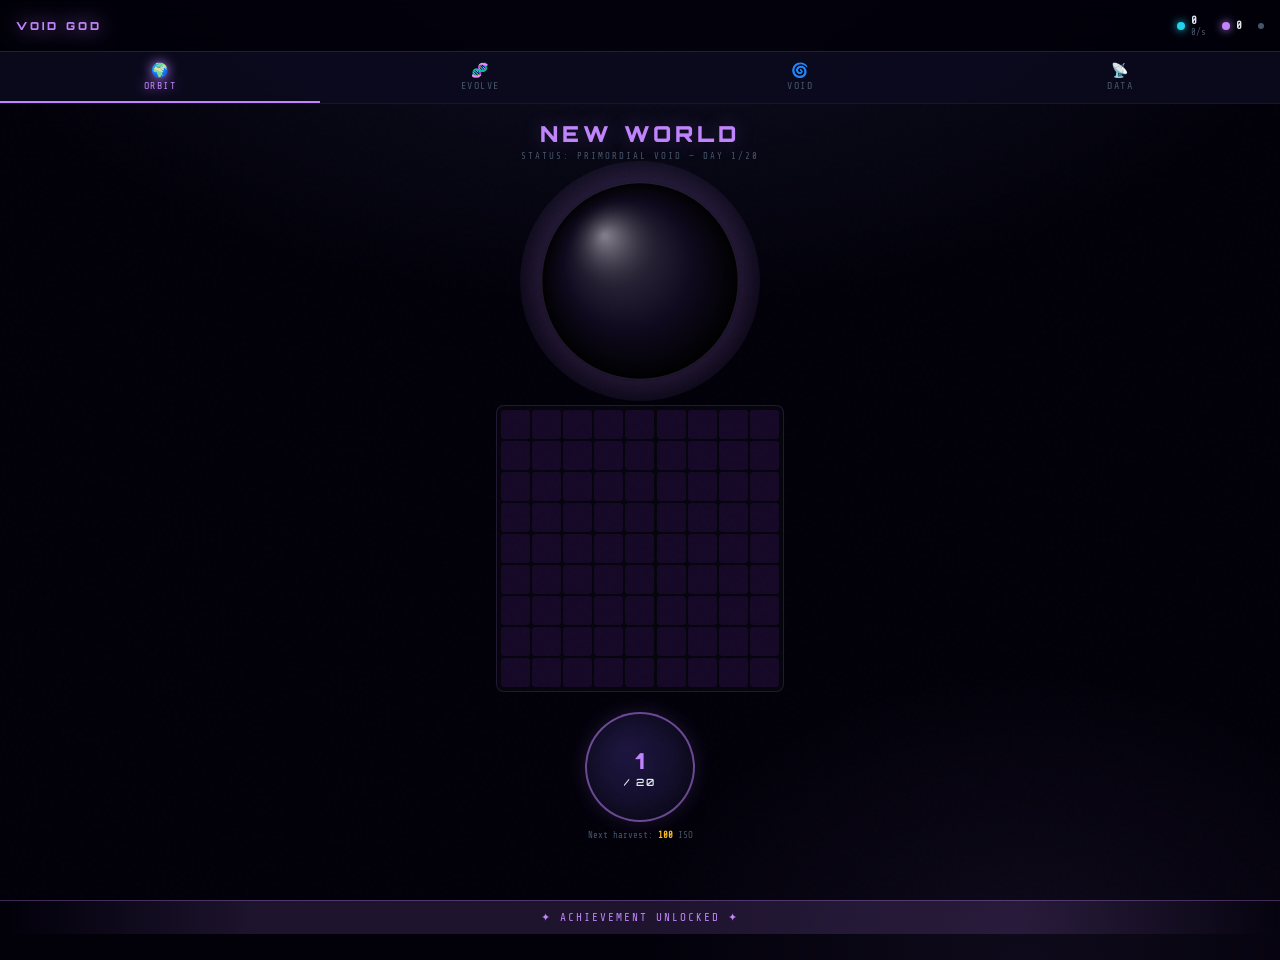
==== commit 88313a0a: "Rename void-god-pro.html to index.html" ====
--- a/index.html
+++ b/index.html
@@ -3,7 +3,7 @@
 <head>
 <meta charset="UTF-8">
 <meta name="viewport" content="width=device-width, initial-scale=1.0, maximum-scale=1.0">
-<title>VOID GOD \u2014 IMMORTAL EDITION</title>
+<title>VOID GOD — IMMORTAL EDITION</title>
 <link href="https://fonts.googleapis.com/css2?family=Orbitron:wght@400;600;900&family=Share+Tech+Mono&display=swap" rel="stylesheet">
 <style>
 :root {
@@ -40,7 +40,7 @@
   pointer-events:none;z-index:1;opacity:0.35;
 }
 
-/* \u2500\u2500 HEADER \u2500\u2500 */
+/* ── HEADER ── */
 #hdr{
   position:sticky;top:0;z-index:500;
   background:rgba(2,1,10,0.85);backdrop-filter:blur(12px);
@@ -63,7 +63,7 @@
 #save-dot{width:6px;height:6px;border-radius:50%;background:var(--txt3);transition:0.3s;}
 #save-dot.pulse{background:var(--green);box-shadow:0 0 8px var(--green);}
 
-/* \u2500\u2500 NAV \u2500\u2500 */
+/* ── NAV ── */
 #nav{
   display:flex;background:rgba(12,10,30,0.9);
   border-bottom:1px solid rgba(255,255,255,0.06);
@@ -79,12 +79,12 @@
 .ntab.on{color:var(--acc);border-bottom-color:var(--acc);text-shadow:0 0 12px var(--acc);}
 .ntab .ntab-icon{font-size:14px;display:block;margin-bottom:2px;}
 
-/* \u2500\u2500 SCREENS \u2500\u2500 */
+/* ── SCREENS ── */
 .screen{display:none;padding:16px;padding-bottom:120px;animation:fadeUp 0.25s ease;}
 .screen.on{display:block;}
 @keyframes fadeUp{from{opacity:0;transform:translateY(8px);}to{opacity:1;transform:translateY(0);}}
 
-/* \u2500\u2500 WORLD SCREEN \u2500\u2500 */
+/* ── WORLD SCREEN ── */
 #planet-name{
   font-family:'Orbitron',sans-serif;font-weight:900;font-size:22px;
   letter-spacing:4px;text-align:center;
@@ -157,4 +157,980 @@
   background:radial-gradient(circle at 35% 35%, #1e1640, #0c0a1e);
   border:2px solid rgba(192,132,252,0.5);
   color:var(--txt);cursor:pointer;position:relative;
-  font-family:'Orbitron
+  font-family:'Orbitron',sans-serif;font-size:10px;font-weight:600;
+  letter-spacing:2px;transition:0.2s;
+  box-shadow:0 0 20px rgba(192,132,252,0.15),inset 0 0 30px rgba(0,0,0,0.5);
+}
+#day-btn:hover{border-color:var(--acc);box-shadow:0 0 30px var(--glow);}
+#day-btn:active{transform:scale(0.96);}
+#day-num{font-size:22px;font-weight:900;color:var(--acc);display:block;margin-bottom:2px;}
+#auto-progress{
+  position:absolute;inset:-4px;border-radius:50%;
+  background:conic-gradient(var(--acc2) var(--pct,0%), transparent 0%);
+  opacity:0.7;transition:--pct 0.1s;mask:radial-gradient(circle at center, transparent 48%, black 50%);
+  -webkit-mask:radial-gradient(circle at center, transparent 48%, black 50%);
+}
+#harvest-preview{font-size:9px;color:var(--txt3);margin-top:8px;}
+#harvest-preview b{color:var(--gold);}
+
+/* ── SKILL TREE ── */
+#skilltree-wrap{max-width:420px;margin:0 auto;}
+.skill-category{margin-bottom:24px;}
+.skill-cat-title{
+  font-size:9px;letter-spacing:3px;color:var(--txt3);
+  border-bottom:1px solid rgba(255,255,255,0.06);
+  padding-bottom:6px;margin-bottom:12px;text-transform:uppercase;
+}
+.skill-grid{display:grid;grid-template-columns:1fr 1fr;gap:8px;}
+
+.skill-card{
+  background:rgba(12,10,30,0.8);border:1px solid rgba(255,255,255,0.06);
+  border-radius:8px;padding:12px;transition:0.2s;cursor:default;
+  position:relative;overflow:hidden;
+}
+.skill-card::before{
+  content:'';position:absolute;inset:0;
+  background:linear-gradient(135deg,transparent 60%,rgba(192,132,252,0.04));
+  pointer-events:none;
+}
+.skill-card.can-buy{border-color:rgba(192,132,252,0.3);cursor:pointer;}
+.skill-card.can-buy:hover{border-color:var(--acc);background:rgba(20,16,50,0.9);transform:translateY(-1px);}
+.skill-card.maxed{border-color:rgba(251,191,36,0.3);opacity:0.7;}
+.skill-card.locked{opacity:0.3;}
+.sk-header{display:flex;justify-content:space-between;align-items:flex-start;margin-bottom:6px;}
+.sk-name{font-size:11px;font-weight:600;color:var(--txt);}
+.sk-lvl{font-size:9px;color:var(--txt3);}
+.sk-lvl.max{color:var(--gold);}
+.sk-desc{font-size:9px;color:var(--txt3);line-height:1.5;margin-bottom:8px;}
+.sk-bar{height:2px;background:rgba(255,255,255,0.06);border-radius:1px;margin-bottom:8px;}
+.sk-bar-fill{height:100%;border-radius:1px;background:var(--acc);transition:0.3s;}
+.sk-cost{font-size:10px;color:var(--cyan);}
+.sk-cost.cant{color:var(--red);}
+.sk-cost.maxed{color:var(--gold);}
+.sk-bonus{font-size:9px;color:var(--green);margin-top:2px;}
+.sk-icon{font-size:18px;margin-bottom:4px;display:block;}
+.sk-tag{
+  font-size:8px;padding:1px 4px;border-radius:3px;
+  background:rgba(192,132,252,0.1);color:var(--acc);letter-spacing:1px;
+}
+
+/* ── PRESTIGE / VOID ── */
+#void-screen-wrap{max-width:420px;margin:0 auto;}
+.void-big-card{
+  background:linear-gradient(135deg,rgba(30,20,60,0.9),rgba(12,10,30,0.9));
+  border:1px solid rgba(192,132,252,0.4);border-radius:12px;padding:20px;
+  text-align:center;margin-bottom:20px;
+  box-shadow:0 0 40px rgba(192,132,252,0.1);
+}
+.void-big-card h3{
+  font-family:'Orbitron',sans-serif;font-size:13px;letter-spacing:3px;
+  color:var(--acc);margin-bottom:12px;
+}
+.void-stats{display:grid;grid-template-columns:1fr 1fr;gap:8px;margin-bottom:16px;}
+.vs-item{background:rgba(0,0,0,0.3);border-radius:6px;padding:8px;}
+.vs-label{font-size:8px;color:var(--txt3);letter-spacing:1px;}
+.vs-val{font-size:16px;font-weight:bold;color:var(--txt);margin-top:2px;}
+.prestige-btn{
+  width:100%;padding:14px;border-radius:8px;border:2px solid var(--acc);
+  background:linear-gradient(135deg,rgba(192,132,252,0.15),rgba(129,140,248,0.1));
+  color:var(--acc);font-family:'Orbitron',sans-serif;font-size:12px;
+  letter-spacing:2px;cursor:pointer;transition:0.2s;font-weight:700;
+}
+.prestige-btn:hover{background:linear-gradient(135deg,rgba(192,132,252,0.25),rgba(129,140,248,0.2));box-shadow:0 0 20px var(--glow);}
+.prestige-btn:disabled{opacity:0.3;cursor:default;}
+
+/* VOID SHOP */
+.void-shop-title{font-size:9px;letter-spacing:3px;color:var(--txt3);margin-bottom:12px;}
+.void-upgrade{
+  background:rgba(12,10,30,0.8);border:1px solid rgba(192,132,252,0.2);
+  border-radius:8px;padding:14px;margin-bottom:10px;display:flex;gap:12px;align-items:center;
+}
+.vu-icon{font-size:24px;flex-shrink:0;}
+.vu-info{flex:1;}
+.vu-name{font-size:11px;font-weight:600;margin-bottom:2px;}
+.vu-desc{font-size:9px;color:var(--txt3);line-height:1.4;}
+.vu-buy{
+  background:rgba(192,132,252,0.15);border:1px solid rgba(192,132,252,0.4);
+  color:var(--acc);font-family:'Share Tech Mono',monospace;font-size:10px;
+  padding:6px 12px;border-radius:5px;cursor:pointer;transition:0.2s;white-space:nowrap;
+}
+.vu-buy:hover{background:rgba(192,132,252,0.25);}
+.vu-buy:disabled{opacity:0.2;cursor:default;}
+.vu-buy.owned{background:rgba(251,191,36,0.1);border-color:var(--gold);color:var(--gold);}
+
+/* ── STATS / LOG ── */
+#stats-wrap{max-width:420px;margin:0 auto;}
+.stat-panel{
+  background:rgba(12,10,30,0.8);border:1px solid rgba(255,255,255,0.07);
+  border-radius:10px;padding:16px;margin-bottom:12px;
+}
+.stat-panel h4{font-size:9px;letter-spacing:3px;color:var(--txt3);margin-bottom:12px;border-bottom:1px solid rgba(255,255,255,0.05);padding-bottom:6px;}
+.stat-grid{display:grid;grid-template-columns:1fr 1fr;gap:8px;}
+.stat-item{background:rgba(0,0,0,0.2);border-radius:6px;padding:8px;}
+.stat-lbl{font-size:8px;color:var(--txt3);letter-spacing:1px;}
+.stat-val{font-size:14px;color:var(--txt);margin-top:2px;}
+
+.log-entry{
+  font-size:9px;color:var(--txt3);padding:6px 0;
+  border-bottom:1px solid rgba(255,255,255,0.04);
+  display:flex;gap:8px;
+}
+.log-time{color:var(--txt3);opacity:0.5;white-space:nowrap;}
+.log-msg{flex:1;}
+.log-highlight{color:var(--gold);}
+.log-error{color:var(--red);}
+.log-good{color:var(--green);}
+
+/* CONTROLS */
+.ctrl-row{display:flex;gap:8px;margin-bottom:8px;}
+.ctrl-btn{
+  flex:1;padding:10px;border-radius:6px;border:1px solid rgba(255,255,255,0.08);
+  background:rgba(255,255,255,0.03);color:var(--txt2);
+  font-family:'Share Tech Mono',monospace;font-size:10px;cursor:pointer;transition:0.2s;
+}
+.ctrl-btn:hover{border-color:rgba(192,132,252,0.3);color:var(--txt);}
+.ctrl-btn.danger{border-color:rgba(244,63,94,0.3);color:var(--red);}
+.ctrl-btn.danger:hover{background:rgba(244,63,94,0.1);}
+
+/* NOTIFICATIONS */
+#notif-wrap{position:fixed;top:60px;right:12px;z-index:900;display:flex;flex-direction:column;gap:6px;pointer-events:none;}
+.notif{
+  background:rgba(12,10,30,0.95);border:1px solid rgba(192,132,252,0.3);
+  border-radius:6px;padding:8px 14px;font-size:10px;letter-spacing:0.5px;
+  animation:notifIn 0.3s ease,notifOut 0.3s ease 2.5s;
+  opacity:0;animation-fill-mode:forwards;box-shadow:0 4px 20px rgba(0,0,0,0.5);
+}
+@keyframes notifIn{from{opacity:0;transform:translateX(20px);}to{opacity:1;transform:translateX(0);}}
+@keyframes notifOut{from{opacity:1;transform:translateX(0);}to{opacity:0;transform:translateX(20px);}}
+
+/* FLASH */
+#flash{position:fixed;inset:0;pointer-events:none;z-index:9999;opacity:0;}
+@keyframes novaFlash{0%{opacity:0.8;}100%{opacity:0;}}
+
+/* MILESTONE BANNER */
+#milestone-banner{
+  position:fixed;bottom:0;left:0;right:0;z-index:800;
+  background:linear-gradient(90deg,transparent,rgba(192,132,252,0.15) 20%,rgba(192,132,252,0.15) 80%,transparent);
+  border-top:1px solid rgba(192,132,252,0.3);padding:10px;text-align:center;
+  font-size:11px;letter-spacing:2px;color:var(--acc);
+  transform:translateY(100%);transition:0.5s;
+}
+#milestone-banner.show{transform:translateY(0);}
+
+/* SCROLLBAR */
+::-webkit-scrollbar{width:4px;}
+::-webkit-scrollbar-track{background:transparent;}
+::-webkit-scrollbar-thumb{background:rgba(192,132,252,0.3);border-radius:2px;}
+
+/* RESPONSIVE */
+@media(max-width:360px){
+  #planet-wrap{width:160px;height:160px;}
+  #planet-svg{width:160px;height:160px;}
+  #grid{width:250px;grid-template-columns:repeat(9,1fr);}
+  .tile{width:24px;height:24px;}
+}
+</style>
+</head>
+<body>
+
+<div id="flash"></div>
+<div id="notif-wrap"></div>
+<div id="milestone-banner">✦ ACHIEVEMENT UNLOCKED ✦</div>
+
+<!-- HEADER -->
+<div id="hdr">
+  <div id="hdr-title">VOID GOD</div>
+  <div id="res-row">
+    <div class="res"><div class="res-icon ri-iso"></div><div><div class="res-val" id="iso-disp">0</div><div id="ips-display">0/s</div></div></div>
+    <div class="res"><div class="res-icon ri-void"></div><span class="res-val" id="void-disp">0</span></div>
+    <div id="save-dot"></div>
+  </div>
+</div>
+
+<!-- NAV -->
+<nav id="nav">
+  <button class="ntab on" onclick="tab('world')" id="nt-world"><span class="ntab-icon">🌍</span>ORBIT</button>
+  <button class="ntab" onclick="tab('skills')" id="nt-skills"><span class="ntab-icon">🧬</span>EVOLVE</button>
+  <button class="ntab" onclick="tab('void')" id="nt-void"><span class="ntab-icon">🌀</span>VOID</button>
+  <button class="ntab" onclick="tab('stats')" id="nt-stats"><span class="ntab-icon">📡</span>DATA</button>
+</nav>
+
+<!-- WORLD -->
+<div class="screen on" id="screen-world">
+  <div id="planet-name" onclick="renamePlanet()">NEW WORLD</div>
+  <div id="env-line">SYSTEM ONLINE — SCANNING...</div>
+
+  <div id="planet-wrap">
+    <div id="planet-glow"></div>
+    <canvas id="planet-canvas" width="200" height="200" style="border-radius:50%;position:relative;z-index:2;"></canvas>
+    <div id="orbit-rings"></div>
+  </div>
+
+  <div id="grid-wrap">
+    <div id="grid"></div>
+  </div>
+
+  <div id="day-btn-wrap">
+    <button id="day-btn" onclick="advance()">
+      <div id="auto-progress"></div>
+      <span id="day-num">1</span>
+      <span>/ 20</span>
+    </button>
+    <div id="harvest-preview">Next harvest: <b id="harvest-est">0</b> ISO</div>
+  </div>
+</div>
+
+<!-- SKILLS -->
+<div class="screen" id="screen-skills">
+  <div id="skilltree-wrap"></div>
+</div>
+
+<!-- VOID -->
+<div class="screen" id="screen-void">
+  <div id="void-screen-wrap"></div>
+</div>
+
+<!-- STATS -->
+<div class="screen" id="screen-stats">
+  <div id="stats-wrap">
+    <div class="stat-panel">
+      <h4>COSMIC RECORDS</h4>
+      <div class="stat-grid">
+        <div class="stat-item"><div class="stat-lbl">LIFETIME ISO</div><div class="stat-val" id="st-iso">0</div></div>
+        <div class="stat-item"><div class="stat-lbl">DAYS ELAPSED</div><div class="stat-val" id="st-days">0</div></div>
+        <div class="stat-item"><div class="stat-lbl">SUPER NOVAS</div><div class="stat-val" id="st-novas">0</div></div>
+        <div class="stat-item"><div class="stat-lbl">GHOSTS CAUGHT</div><div class="stat-val" id="st-ghosts">0</div></div>
+        <div class="stat-item"><div class="stat-lbl">COLLAPSES</div><div class="stat-val" id="st-prestige">0</div></div>
+        <div class="stat-item"><div class="stat-lbl">ISO/CYCLE</div><div class="stat-val" id="st-ips">0</div></div>
+      </div>
+    </div>
+
+    <div class="stat-panel">
+      <h4>SYSTEM LOG</h4>
+      <div id="log-list"></div>
+    </div>
+
+    <div class="stat-panel">
+      <h4>SAVE / EXPORT</h4>
+      <div class="ctrl-row">
+        <button class="ctrl-btn" onclick="exportSave()">EXPORT</button>
+        <button class="ctrl-btn" onclick="importSave()">IMPORT</button>
+      </div>
+      <button class="ctrl-btn danger" style="width:100%" onclick="resetGame()">⚠ WIPE ALL DATA</button>
+    </div>
+  </div>
+</div>
+
+<script>
+const SAVE_KEY = "VoidGod_ProV2";
+
+// ── SKILL DEFINITIONS ──
+const SKILLS = {
+  // GEOLOGY
+  tectonics: {
+    name:"Tectonics", icon:"🪨", cat:"GEOLOGY",
+    desc:"Stabilizes the planetary crust, forming solid ground.",
+    baseCost:50, max:25, costScale:1.6,
+    bonus: l => `+${l*3}% tile coverage`,
+    effect: s => {}
+  },
+  atmosphere: {
+    name:"Atmosphere", icon:"💨", cat:"GEOLOGY",
+    desc:"Develops a breathable gas layer, warming the surface.",
+    baseCost:300, max:20, costScale:1.65,
+    req:{ tectonics:5 },
+    bonus: l => `+${l*4}% ocean growth`,
+    effect: s => {}
+  },
+  hydration: {
+    name:"Hydration", icon:"🌊", cat:"GEOLOGY",
+    desc:"Fills ocean basins with liquid water.",
+    baseCost:2000, max:20, costScale:1.7,
+    req:{ atmosphere:5 },
+    bonus: l => `+${l*5}% bio growth`,
+    effect: s => {}
+  },
+  biosphere: {
+    name:"Biosphere", icon:"🌿", cat:"GEOLOGY",
+    desc:"Spreads forests and complex life across the surface.",
+    baseCost:10000, max:20, costScale:1.7,
+    req:{ hydration:5 },
+    bonus: l => `+${l*6}% city yield`,
+    effect: s => {}
+  },
+  // CIVILIZATION
+  civilization: {
+    name:"Civilization", icon:"🏙️", cat:"CIVILIZATION",
+    desc:"Constructs MegaCities that dramatically increase yields.",
+    baseCost:60000, max:15, costScale:1.75,
+    req:{ biosphere:5 },
+    bonus: l => `+${l*500} base yield/cycle`,
+    effect: s => {}
+  },
+  quantum: {
+    name:"Quantum Core", icon:"⚛️", cat:"CIVILIZATION",
+    desc:"Quantum computing multiplies civilization output.",
+    baseCost:500000, max:10, costScale:1.8,
+    req:{ civilization:5 },
+    bonus: l => `×${(1+l*0.15).toFixed(2)} harvest`,
+    effect: s => {}
+  },
+  // TIME
+  sunMoon: {
+    name:"Sun & Moon", icon:"☀️", cat:"TEMPORAL",
+    desc:"Celestial bodies auto-advance days over time.",
+    baseCost:100, max:15, costScale:1.55,
+    bonus: l => `−${(l*5).toFixed(0)}% cycle time`,
+    effect: s => {}
+  },
+  chronos: {
+    name:"Chronos Engine", icon:"⏱️", cat:"TEMPORAL",
+    desc:"Accelerates the flow of time on your world.",
+    baseCost:8000, max:10, costScale:1.65,
+    req:{ sunMoon:3 },
+    bonus: l => `×${(1+l*0.1).toFixed(1)} auto speed`,
+    effect: s => {}
+  },
+  // COSMIC
+  dyson: {
+    name:"Dyson Swarm", icon:"🛸", cat:"COSMIC",
+    desc:"A megastructure that captures stellar energy.",
+    baseCost:250000, max:1, costScale:1,
+    req:{ quantum:1 },
+    bonus: () => "×1.5 all yields",
+    effect: s => {}
+  },
+  novaForge: {
+    name:"Nova Forge", icon:"✨", cat:"COSMIC",
+    desc:"Stabilize and harness Super Nova events.",
+    baseCost:100000, max:5, costScale:1.8,
+    req:{ civilization:3 },
+    bonus: l => `×${(1+l*0.5).toFixed(1)} Nova yield`,
+    effect: s => {}
+  },
+  singularity: {
+    name:"Singularity", icon:"🕳️", cat:"COSMIC",
+    desc:"Technological singularity. The ISO rate approaches infinity.",
+    baseCost:10000000, max:3, costScale:2.5,
+    req:{ dyson:1, quantum:5 },
+    bonus: l => `×${(1+l).toFixed(0)} total yield`,
+    effect: s => {}
+  }
+};
+
+const VOID_UPGRADES = {
+  spectralLens:{ name:"Spectral Lens", icon:"👁️", desc:"Increases Ghost spawn rate by 5×.", cost:2, max:1 },
+  voidMagnet:  { name:"Void Magnet",   icon:"🧲", desc:"Automatically collects all Ghosts.", cost:5, max:1 },
+  darkMatter:  { name:"Dark Matter",   icon:"🌑", desc:"Void tokens multiply harvest ×0.5 each.", cost:3, max:5 },
+  voidNexus:   { name:"Void Nexus",    icon:"🌀", desc:"Start each cycle with 50k ISO.", cost:8, max:1 },
+  soulBind:    { name:"Soul Bind",     icon:"⛓️", desc:"Retain 10% of skills after collapse.", cost:15, max:1 }
+};
+
+const ENVS = {
+  default: { desc:"PRIMORDIAL VOID",     color:"#c084fc", planet:[15,10,30] },
+  fire:    { desc:"IGNEOUS HELLSCAPE",   color:"#f43f5e", planet:[100,30,20] },
+  ice:     { desc:"FROZEN CRYSTAL TOMB", color:"#38bdf8", planet:[30,60,100] },
+  ocean:   { desc:"HYDRO WORLD",         color:"#22d3ee", planet:[20,80,120] },
+  earth:   { desc:"CRADLE OF LIFE",      color:"#4ade80", planet:[30,80,40]  },
+  void:    { desc:"VOID DIMENSION",      color:"#818cf8", planet:[10,5,50]   },
+  cyber:   { desc:"CYBERSPACE NODE",     color:"#f0abfc", planet:[60,20,80]  }
+};
+
+const MILESTONES = [
+  {id:"m1", iso:1000,      msg:"First Harvest Detected"},
+  {id:"m2", iso:100000,    msg:"Civilization Emerging"},
+  {id:"m3", iso:1000000,   msg:"Galactic Scale Achieved"},
+  {id:"m4", iso:1e9,       msg:"Dyson Sphere Candidate"},
+  {id:"m5", iso:1e12,      msg:"Post-Singularity Entity"},
+];
+
+let state = {
+  iso:0, void:0, day:1, planetName:"NEW WORLD",
+  prestigeCount:0, skills:{}, voidSkills:{},
+  milestones:{}, log:[],
+  stats:{ totalIso:0, novas:0, ghosts:0, days:0, cycles:0 }
+};
+
+let autoTick=0, lastClick=0, logTimers=[], ipsBuffer=[], lastIso=0;
+
+function init(){
+  try{
+    let s=localStorage.getItem(SAVE_KEY);
+    if(s){ state=Object.assign({},state,JSON.parse(s)); }
+    if(!state.stats) state.stats={totalIso:0,novas:0,ghosts:0,days:0,cycles:0};
+    if(!state.milestones) state.milestones={};
+    if(!state.log) state.log=[];
+    if(!state.voidSkills) state.voidSkills={};
+    if(state.iso===Infinity||isNaN(state.iso)||state.iso<0) state.iso=0;
+  }catch(e){console.warn("Save load error:",e);}
+
+  renderAll();
+  setInterval(gameLoop,100);
+  setInterval(autoSave,5000);
+  setInterval(updateIPS,1000);
+  addLog("SYSTEM ONLINE","good");
+  tab('world');
+}
+
+// ── GAME LOOP ──
+let tickAcc=0;
+function gameLoop(){
+  let sm=state.skills.sunMoon||0;
+  if(sm<1){document.getElementById('auto-progress').style.background='conic-gradient(transparent 0%, transparent 0%)';return;}
+  let ch=state.skills.chronos||0;
+  let speedMult=1+ch*0.1;
+  let secPerDay=Math.max(0.5,(15-sm)*0.85/speedMult);
+  tickAcc+=0.1;
+  let pct=Math.min(1,tickAcc/secPerDay);
+  document.getElementById('auto-progress').style.background=
+    `conic-gradient(var(--acc2) ${pct*360}deg, transparent 0%)`;
+  if(tickAcc>=secPerDay){ advance(true); tickAcc=0; }
+
+  // auto-collect ghosts
+  if(state.voidSkills.voidMagnet){
+    let g=document.querySelector('.tile-ghost');
+    if(g) g.click();
+  }
+}
+
+function updateIPS(){
+  let cur=state.iso;
+  let delta=Math.max(0,cur-lastIso);
+  ipsBuffer.push(delta);
+  if(ipsBuffer.length>5) ipsBuffer.shift();
+  let ips=ipsBuffer.reduce((a,b)=>a+b,0)/ipsBuffer.length;
+  document.getElementById('ips-display').innerText=fmt(ips)+"/s";
+  lastIso=cur;
+}
+
+// ── ADVANCE ──
+function advance(isAuto=false){
+  let now=Date.now();
+  if(!isAuto&&now-lastClick<80) return;
+  lastClick=now;
+  state.stats.days++;
+
+  // Super Nova chance
+  let novaMult=1+(state.skills.novaForge||0)*0.5;
+  let novaChance=0.002*novaMult;
+  if(Math.random()<novaChance) triggerNova();
+
+  if(state.day<20){
+    state.day++;
+    if(state.day%5===0) renderGrid();
+  } else {
+    harvest();
+    state.day=1;
+    renderGrid();
+  }
+  updateUI();
+  checkMilestones();
+}
+
+function harvest(){
+  let base=100;
+  let sk=state.skills;
+  let civBonus=(sk.civilization||0)*500;
+  let bioMult=1+(sk.biosphere||0)*0.06;
+  let quantMult=1+(sk.quantum||0)*0.15;
+  let dysonMult=sk.dyson?1.5:1;
+  let singMult=1+(sk.singularity||0);
+  let voidMult=1+(state.void*(state.voidSkills.darkMatter||0)*0.005);
+
+  let total=(base+civBonus)*bioMult*quantMult*dysonMult*singMult*voidMult;
+  total=Math.floor(total);
+  state.iso+=total;
+  state.stats.totalIso+=total;
+  state.stats.cycles++;
+  addLog(`Harvest: +${fmt(total)} ISO`,"highlight");
+  notif(`+${fmt(total)} ISO`,"gold");
+
+  // Void nexus bonus
+  if(state.voidSkills.voidNexus && state.iso<50000) state.iso+=50000;
+}
+
+function calcHarvestEst(){
+  let base=100;
+  let sk=state.skills;
+  let civBonus=(sk.civilization||0)*500;
+  let bioMult=1+(sk.biosphere||0)*0.06;
+  let quantMult=1+(sk.quantum||0)*0.15;
+  let dysonMult=sk.dyson?1.5:1;
+  let singMult=1+(sk.singularity||0);
+  let voidMult=1+(state.void*(state.voidSkills.darkMatter||0)*0.005);
+  return Math.floor((base+civBonus)*bioMult*quantMult*dysonMult*singMult*voidMult);
+}
+
+function triggerNova(){
+  state.stats.novas++;
+  let bonus=Math.floor((state.iso*0.05)+10000)*(1+(state.skills.novaForge||0));
+  state.iso+=bonus; state.stats.totalIso+=bonus;
+  addLog("✨ SUPER NOVA! +"+fmt(bonus)+" ISO","highlight");
+  notif("✨ SUPER NOVA! +"+fmt(bonus),"gold");
+
+  let flash=document.getElementById('flash');
+  flash.style.background="radial-gradient(circle,rgba(192,132,252,0.4),rgba(251,191,36,0.2))";
+  flash.style.animation="novaFlash 1s ease-out forwards";
+  setTimeout(()=>{flash.style.animation="";},1100);
+  spawnParticles();
+}
+
+function spawnParticles(){
+  for(let i=0;i<20;i++){
+    let p=document.createElement('div');
+    let c=["#c084fc","#fbbf24","#22d3ee","#f43f5e"][Math.floor(Math.random()*4)];
+    p.style.cssText=`position:fixed;left:50%;top:50%;width:3px;height:3px;border-radius:50%;background:${c};pointer-events:none;z-index:9000;`;
+    document.body.appendChild(p);
+    let a=Math.random()*Math.PI*2,d=80+Math.random()*120;
+    p.animate([
+      {transform:"translate(-50%,-50%)",opacity:1},
+      {transform:`translate(calc(-50% + ${Math.cos(a)*d}px),calc(-50% + ${Math.sin(a)*d}px))`,opacity:0}
+    ],{duration:700+Math.random()*400,easing:"ease-out"}).onfinish=()=>p.remove();
+  }
+}
+
+// ── BUY SKILL ──
+function buy(k){
+  let now=Date.now();
+  if(now-lastClick<80) return;
+  lastClick=now;
+
+  let sk=SKILLS[k], lvl=state.skills[k]||0;
+  if(lvl>=sk.max) return;
+  if(sk.req && !meetsReq(sk.req)) return;
+  let cost=skillCost(k,lvl);
+  if(state.iso<cost) return;
+  state.iso-=cost;
+  state.skills[k]=lvl+1;
+  addLog(`Upgraded: ${sk.name} → Lv.${lvl+1}`);
+  renderSkills(); renderGrid(); renderOrbit(); updateUI();
+  save();
+}
+
+function meetsReq(req){
+  for(let k in req){ if((state.skills[k]||0)<req[k]) return false; }
+  return true;
+}
+
+function skillCost(k,lvl){ return Math.floor(SKILLS[k].baseCost*Math.pow(SKILLS[k].costScale,lvl)); }
+
+// ── PRESTIGE ──
+function prestige(){
+  let tokens=pendingTokens();
+  if(tokens<1){ alert("Need at least 1M ISO to collapse!"); return; }
+  if(!confirm(`Collapse reality and gain ${tokens} VOID tokens?\n\nAll ISO and skills will be reset.`)) return;
+  
+  let newName=prompt("Name the next universe:", state.planetName) || state.planetName;
+
+  // Soul Bind: keep 10% of skills
+  let keptSkills={};
+  if(state.voidSkills.soulBind){
+    for(let k in state.skills){
+      keptSkills[k]=Math.floor((state.skills[k]||0)*0.1);
+    }
+  }
+
+  state.void+=tokens;
+  state.prestigeCount++;
+  state.iso=0;
+  state.day=1;
+  state.skills=keptSkills;
+  state.planetName=newName.toUpperCase();
+  addLog(`Reality collapsed. Void: ${state.void}`,"highlight");
+  save();
+  renderAll();
+  tab('world');
+}
+
+function pendingTokens(){ return Math.floor(Math.sqrt(state.iso/1000000)); }
+
+// ── BUY VOID ──
+function buyVoid(k){
+  let v=VOID_UPGRADES[k], lvl=state.voidSkills[k]||0;
+  if(lvl>=v.max) return;
+  let cost=v.cost*(lvl+1);
+  if(state.void<cost) return;
+  state.void-=cost;
+  state.voidSkills[k]=lvl+1;
+  addLog(`Void Upgrade: ${v.name}`,"highlight");
+  renderVoid(); updateUI(); save();
+}
+
+// ── PLANET CANVAS ──
+function renderPlanet(){
+  let c=document.getElementById('planet-canvas');
+  if(!c) return;
+  let ctx=c.getContext('2d');
+  let w=200,h=200;
+  ctx.clearRect(0,0,w,h);
+
+  // detect env
+  let env=detectEnv();
+  let rgb=env.planet;
+
+  // base gradient
+  let grad=ctx.createRadialGradient(70,60,10,100,100,100);
+  grad.addColorStop(0,`rgba(${rgb[0]+40},${rgb[1]+40},${rgb[2]+40},1)`);
+  grad.addColorStop(0.6,`rgba(${rgb[0]},${rgb[1]},${rgb[2]},1)`);
+  grad.addColorStop(1,`rgba(${Math.max(0,rgb[0]-30)},${Math.max(0,rgb[1]-30)},${Math.max(0,rgb[2]-30)},1)`);
+  ctx.beginPath(); ctx.arc(100,100,98,0,Math.PI*2);
+  ctx.fillStyle=grad; ctx.fill();
+
+  // surface features
+  let sk=state.skills;
+  // tectonic plates
+  if(sk.tectonics>0){
+    ctx.globalAlpha=Math.min(0.8,(sk.tectonics/25));
+    for(let i=0;i<8;i++){
+      let x=20+Math.sin(i*1.3)*70,y=20+Math.cos(i*0.9)*70;
+      ctx.beginPath();
+      ctx.arc(80+x*0.4,80+y*0.4,15+i*3,0,Math.PI*2);
+      ctx.strokeStyle=`rgba(${rgb[0]+60},${rgb[1]+60},${rgb[2]+60},0.3)`;
+      ctx.lineWidth=1.5;ctx.stroke();
+    }
+    ctx.globalAlpha=1;
+  }
+  // oceans
+  if(sk.hydration>0){
+    ctx.globalAlpha=Math.min(0.6,sk.hydration*0.04);
+    let oGrad=ctx.createRadialGradient(90,110,5,100,100,60);
+    oGrad.addColorStop(0,"rgba(30,120,255,0.8)");
+    oGrad.addColorStop(1,"rgba(10,50,150,0.3)");
+    ctx.beginPath();ctx.ellipse(100,115,55,35,0.3,0,Math.PI*2);
+    ctx.fillStyle=oGrad;ctx.fill();
+    ctx.globalAlpha=1;
+  }
+  // landmasses
+  if(sk.biosphere>0){
+    ctx.globalAlpha=Math.min(0.7,sk.biosphere*0.05);
+    ctx.fillStyle=`rgba(30,${100+rgb[1]*0.3},40,0.9)`;
+    ctx.beginPath();ctx.ellipse(80,85,30,20,-0.3,0,Math.PI*2);ctx.fill();
+    ctx.beginPath();ctx.ellipse(130,120,20,15,0.5,0,Math.PI*2);ctx.fill();
+    ctx.globalAlpha=1;
+  }
+  // cities (lights)
+  if(sk.civilization>0){
+    let cityN=sk.civilization*3;
+    ctx.globalAlpha=0.8;
+    for(let i=0;i<cityN;i++){
+      let a=i*(Math.PI*2/cityN), r=40+Math.sin(i*2.3)*20;
+      let cx=100+Math.cos(a)*r, cy=100+Math.sin(a)*r;
+      ctx.beginPath();ctx.arc(cx,cy,1.5,0,Math.PI*2);
+      ctx.fillStyle="rgba(251,191,36,0.9)";ctx.fill();
+    }
+    ctx.globalAlpha=1;
+  }
+  // atmosphere glow
+  if(sk.atmosphere>0){
+    let atmoGrad=ctx.createRadialGradient(100,100,95,100,100,100);
+    atmoGrad.addColorStop(0,"transparent");
+    atmoGrad.addColorStop(0.85,`rgba(${rgb[0]},${rgb[1]},${rgb[2]},0)`);
+    atmoGrad.addColorStop(1,`rgba(${rgb[0]+30},${rgb[1]+30},${rgb[2]+30},${Math.min(0.4,sk.atmosphere*0.02)})`);
+    ctx.beginPath();ctx.arc(100,100,100,0,Math.PI*2);
+    ctx.fillStyle=atmoGrad;ctx.fill();
+  }
+  // specular
+  let spec=ctx.createRadialGradient(65,55,2,75,65,50);
+  spec.addColorStop(0,"rgba(255,255,255,0.2)");
+  spec.addColorStop(1,"transparent");
+  ctx.fillStyle=spec;ctx.fill();
+  ctx.beginPath();ctx.arc(100,100,98,0,Math.PI*2);ctx.fillStyle=spec;ctx.fill();
+
+  // border
+  ctx.beginPath();ctx.arc(100,100,98,0,Math.PI*2);
+  ctx.strokeStyle="rgba(255,255,255,0.06)";ctx.lineWidth=1;ctx.stroke();
+}
+
+function renderOrbit(){
+  let orbitEl=document.getElementById('orbit-rings');
+  orbitEl.innerHTML='';
+  let env=detectEnv();
+  let color=env.color;
+
+  if(state.skills.dyson){
+    // Dyson ring
+    let ring=document.createElement('div');
+    ring.className='orbit-ring';
+    ring.style.cssText=`inset:-30px;border-color:rgba(251,191,36,0.3);animation-duration:15s;`;
+    let sat=document.createElement('div');
+    sat.className='sat-dot';
+    sat.style.cssText=`width:8px;height:8px;background:#fbbf24;box-shadow:0 0 10px #fbbf24;top:-4px;left:calc(50% - 4px);`;
+    ring.appendChild(sat);
+    orbitEl.appendChild(ring);
+  }
+  if(state.skills.chronos>0){
+    let ring2=document.createElement('div');
+    ring2.className='orbit-ring';
+    ring2.style.cssText=`inset:-15px;border-color:${color}33;animation-duration:8s;animation-direction:reverse;`;
+    orbitEl.appendChild(ring2);
+  }
+}
+
+// ── GRID ──
+function renderGrid(){
+  let g=document.getElementById('grid'); g.innerHTML='';
+  let sk=state.skills;
+  let ghostChance=state.voidSkills.spectralLens?0.06:0.012;
+  let ghostIdx=(state.prestigeCount>0&&Math.random()<ghostChance)?Math.floor(Math.random()*81):-1;
+
+  for(let i=0;i<81;i++){
+    let d=document.createElement('div');
+    if(i===ghostIdx){
+      d.className='tile tile-ghost';
+      d.title="👻 Spectral ISO Cache!";
+      d.onclick=()=>{
+        let gain=(state.prestigeCount+1)*5000*(1+(state.void*0.1));
+        state.iso+=Math.floor(gain);
+        state.stats.ghosts++;
+        notif("👻 Ghost! +"+fmt(gain)+" ISO","purple");
+        addLog("Ghost captured: +"+fmt(gain)+" ISO","highlight");
+        renderGrid();updateUI();save();
+      };
+    } else {
+      let cls='tile tile-void';
+      if(sk.civilization && i<(sk.civilization)*6) cls='tile tile-city';
+      else if(sk.biosphere && i<(sk.biosphere)*10) cls='tile tile-grass';
+      else if(sk.hydration && i<(sk.hydration)*14) cls='tile tile-ocean';
+      else if(sk.atmosphere && i<(sk.atmosphere)*18) cls='tile tile-fire';
+      else if(sk.tectonics && i<(sk.tectonics)*22) cls='tile tile-rock';
+      d.className=cls;
+    }
+    g.appendChild(d);
+  }
+}
+
+// ── RENDER SKILLS ──
+function renderSkills(){
+  let cats={};
+  Object.keys(SKILLS).forEach(k=>{
+    let s=SKILLS[k];
+    if(!cats[s.cat]) cats[s.cat]=[];
+    cats[s.cat].push(k);
+  });
+
+  let html='';
+  Object.keys(cats).forEach(cat=>{
+    html+=`<div class="skill-category"><div class="skill-cat-title">${cat}</div><div class="skill-grid">`;
+    cats[cat].forEach(k=>{
+      let s=SKILLS[k];
+      let lvl=state.skills[k]||0;
+      let isMax=lvl>=s.max;
+      let locked=s.req&&!meetsReq(s.req)&&lvl===0;
+      let cost=isMax?0:skillCost(k,lvl);
+      let canBuy=!isMax&&!locked&&state.iso>=cost;
+      let cls='skill-card'+(canBuy?' can-buy':'')+(isMax?' maxed':'')+(locked?' locked':'');
+      let costStr=isMax?'MAXED':locked?'LOCKED':fmt(cost)+' ISO';
+      let costCls=isMax?'maxed':(!isMax&&state.iso<cost&&!locked)?'cant':'';
+      let barPct=isMax?100:Math.floor((lvl/s.max)*100);
+      html+=`<div class="${cls}" onclick="${canBuy?`buy('${k}')`:''}" title="${locked&&s.req?'Requires: '+Object.keys(s.req).map(r=>SKILLS[r].name+' Lv.'+s.req[r]).join(', '):''}">
+        <span class="sk-icon">${s.icon}</span>
+        <div class="sk-header">
+          <span class="sk-name">${s.name}</span>
+          <span class="sk-lvl ${isMax?'max':''}">${isMax?'MAX':lvl+'/'+s.max}</span>
+        </div>
+        <div class="sk-desc">${s.desc}</div>
+        <div class="sk-bar"><div class="sk-bar-fill" style="width:${barPct}%"></div></div>
+        <div class="sk-cost ${costCls}">${costStr}</div>
+        ${lvl>0?`<div class="sk-bonus">${s.bonus(lvl)}</div>`:''}
+      </div>`;
+    });
+    html+='</div></div>';
+  });
+  document.getElementById('skilltree-wrap').innerHTML=html;
+}
+
+// ── RENDER VOID ──
+function renderVoid(){
+  let earned=pendingTokens();
+  let html=`<div class="void-big-card">
+    <h3>∅ VOID MARKET ∅</h3>
+    <div class="void-stats">
+      <div class="vs-item"><div class="vs-label">VOID TOKENS</div><div class="vs-val">${state.void}</div></div>
+      <div class="vs-item"><div class="vs-label">PENDING</div><div class="vs-val">${earned}</div></div>
+      <div class="vs-item"><div class="vs-label">COLLAPSES</div><div class="vs-val">${state.prestigeCount}</div></div>
+      <div class="vs-item"><div class="vs-label">ISO STORED</div><div class="vs-val">${fmt(state.iso)}</div></div>
+    </div>
+    <button class="prestige-btn" onclick="prestige()" ${earned<1?'disabled':''}>
+      ∅ BIG CRUNCH${earned>0?' (+'+earned+' VOID)':''}
+    </button>
+    <div style="font-size:9px;color:var(--txt3);margin-top:8px;">Requires 1,000,000 ISO to collapse reality</div>
+  </div>
+  <div class="void-shop-title">— VOID UPGRADES —</div>`;
+
+  Object.keys(VOID_UPGRADES).forEach(k=>{
+    let v=VOID_UPGRADES[k], lvl=state.voidSkills[k]||0;
+    let isMax=lvl>=v.max;
+    let cost=isMax?0:v.cost*(lvl+1);
+    let canBuy=!isMax&&state.void>=cost;
+    html+=`<div class="void-upgrade">
+      <div class="vu-icon">${v.icon}</div>
+      <div class="vu-info">
+        <div class="vu-name">${v.name} ${isMax?'<span class="sk-tag">OWNED</span>':lvl>0?`<span class="sk-tag">Lv.${lvl}</span>`:''}</div>
+        <div class="vu-desc">${v.desc}</div>
+      </div>
+      <button class="vu-buy ${isMax?'owned':''}" onclick="buyVoid('${k}')" ${(!canBuy&&!isMax)||isMax?'disabled':''}>
+        ${isMax?'✓':cost+' VOID'}
+      </button>
+    </div>`;
+  });
+
+  document.getElementById('void-screen-wrap').innerHTML=html;
+}
+
+// ── UI UPDATE ──
+function updateUI(){
+  // cap
+  if(state.iso>1e18) state.iso=1e18;
+
+  document.getElementById('iso-disp').innerText=fmt(state.iso);
+  document.getElementById('void-disp').innerText=state.void;
+  document.getElementById('day-num').innerText=state.day;
+  document.getElementById('harvest-est').innerText=fmt(calcHarvestEst());
+
+  let env=detectEnv();
+  document.getElementById('planet-name').innerText=state.planetName;
+  document.getElementById('planet-name').style.color=env.color;
+  document.getElementById('planet-name').style.textShadow=`0 0 20px ${env.color}44`;
+  document.getElementById('env-line').innerText=`STATUS: ${env.desc} — DAY ${state.day}/20`;
+
+  // stats
+  document.getElementById('st-iso').innerText=fmt(state.stats.totalIso);
+  document.getElementById('st-days').innerText=state.stats.days.toLocaleString();
+  document.getElementById('st-novas').innerText=state.stats.novas;
+  document.getElementById('st-ghosts').innerText=state.stats.ghosts;
+  document.getElementById('st-prestige').innerText=state.prestigeCount;
+  document.getElementById('st-ips').innerText=fmt(calcHarvestEst());
+
+  renderPlanet();
+}
+
+function detectEnv(){
+  let n=state.planetName.toLowerCase();
+  if(n.includes("void")||n.includes("dark")) return ENVS.void;
+  if(n.includes("fire")||n.includes("hell")||n.includes("inferno")) return ENVS.fire;
+  if(n.includes("ice")||n.includes("snow")||n.includes("frost")) return ENVS.ice;
+  if(n.includes("ocean")||n.includes("water")||n.includes("aqua")) return ENVS.ocean;
+  if(n.includes("cyber")||n.includes("digital")||n.includes("neon")) return ENVS.cyber;
+  if((state.skills.biosphere||0)>5) return ENVS.earth;
+  return ENVS.default;
+}
+
+// ── LOG ──
+let logStore=[];
+function addLog(msg,type=""){
+  let time=new Date().toLocaleTimeString('en',{hour:'2-digit',minute:'2-digit',second:'2-digit'});
+  logStore.unshift({msg,type,time});
+  if(logStore.length>30) logStore.pop();
+  renderLog();
+}
+
+function renderLog(){
+  let html=logStore.slice(0,20).map(e=>`
+    <div class="log-entry">
+      <span class="log-time">${e.time}</span>
+      <span class="log-msg ${e.type?'log-'+e.type:''}">${e.msg}</span>
+    </div>`).join('');
+  let el=document.getElementById('log-list');
+  if(el) el.innerHTML=html;
+}
+
+// ── NOTIFICATIONS ──
+function notif(msg,color="purple"){
+  let c={gold:"#fbbf24",purple:"#c084fc",green:"#4ade80",red:"#f43f5e"}[color]||"#c084fc";
+  let n=document.createElement('div');
+  n.className='notif';
+  n.style.color=c;n.style.borderColor=c+'55';
+  n.innerText=msg;
+  document.getElementById('notif-wrap').appendChild(n);
+  setTimeout(()=>n.remove(),3000);
+}
+
+// ── MILESTONES ──
+function checkMilestones(){
+  MILESTONES.forEach(m=>{
+    if(!state.milestones[m.id]&&state.stats.totalIso>=m.iso){
+      state.milestones[m.id]=true;
+      showMilestone(m.msg);
+    }
+  });
+}
+
+function showMilestone(msg){
+  let b=document.getElementById('milestone-banner');
+  b.innerText="✦ "+msg.toUpperCase()+" ✦";
+  b.classList.add('show');
+  setTimeout(()=>b.classList.remove('show'),3500);
+  addLog("🏆 "+msg,"highlight");
+}
+
+// ── TABS ──
+function tab(t){
+  document.querySelectorAll('.screen').forEach(s=>s.classList.remove('on'));
+  document.querySelectorAll('.ntab').forEach(b=>b.classList.remove('on'));
+  document.getElementById('screen-'+t).classList.add('on');
+  document.getElementById('nt-'+t).classList.add('on');
+  if(t==='skills') renderSkills();
+  if(t==='void') renderVoid();
+  if(t==='stats') renderLog();
+}
+
+// ── SAVE / LOAD ──
+function save(){
+  localStorage.setItem(SAVE_KEY,JSON.stringify(state));
+  let d=document.getElementById('save-dot');
+  d.classList.add('pulse');
+  setTimeout(()=>d.classList.remove('pulse'),600);
+}
+
+function autoSave(){ save(); }
+
+function renamePlanet(){
+  let n=prompt("Name this reality:",state.planetName);
+  if(n&&n.trim()){ state.planetName=n.trim().toUpperCase(); updateUI(); save(); }
+}
+
+function exportSave(){
+  let code=btoa(JSON.stringify(state));
+  navigator.clipboard.writeText(code).then(()=>alert("Save exported to clipboard!")).catch(()=>{
+    prompt("Copy your save code:",code);
+  });
+}
+
+function importSave(){
+  let s=prompt("Paste save code:");
+  if(s){
+    try{
+      state=JSON.parse(atob(s.trim()));
+      save(); location.reload();
+    }catch(e){ alert("Invalid save code!"); }
+  }
+}
+
+function resetGame(){
+  if(confirm("DELETE ALL PROGRESS? This is permanent.")) {
+    if(confirm("Are you absolutely sure? All void tokens, skills, and data will be lost.")){
+      localStorage.removeItem(SAVE_KEY);location.reload();
+    }
+  }
+}
+
+// ── FORMATTING ──
+function fmt(n){
+  if(n===undefined||n===null||isNaN(n)) return "0";
+  if(n>=1e15) return (n/1e15).toFixed(2)+"Qa";
+  if(n>=1e12) return (n/1e12).toFixed(2)+"T";
+  if(n>=1e9)  return (n/1e9).toFixed(2)+"B";
+  if(n>=1e6)  return (n/1e6).toFixed(2)+"M";
+  if(n>=1e3)  return (n/1e3).toFixed(1)+"K";
+  return Math.floor(n).toLocaleString();
+}
+
+// ── RENDER ALL ──
+function renderAll(){
+  renderPlanet(); renderOrbit(); renderGrid(); updateUI();
+}
+
+init();
+</script>
+</body>
+</html>
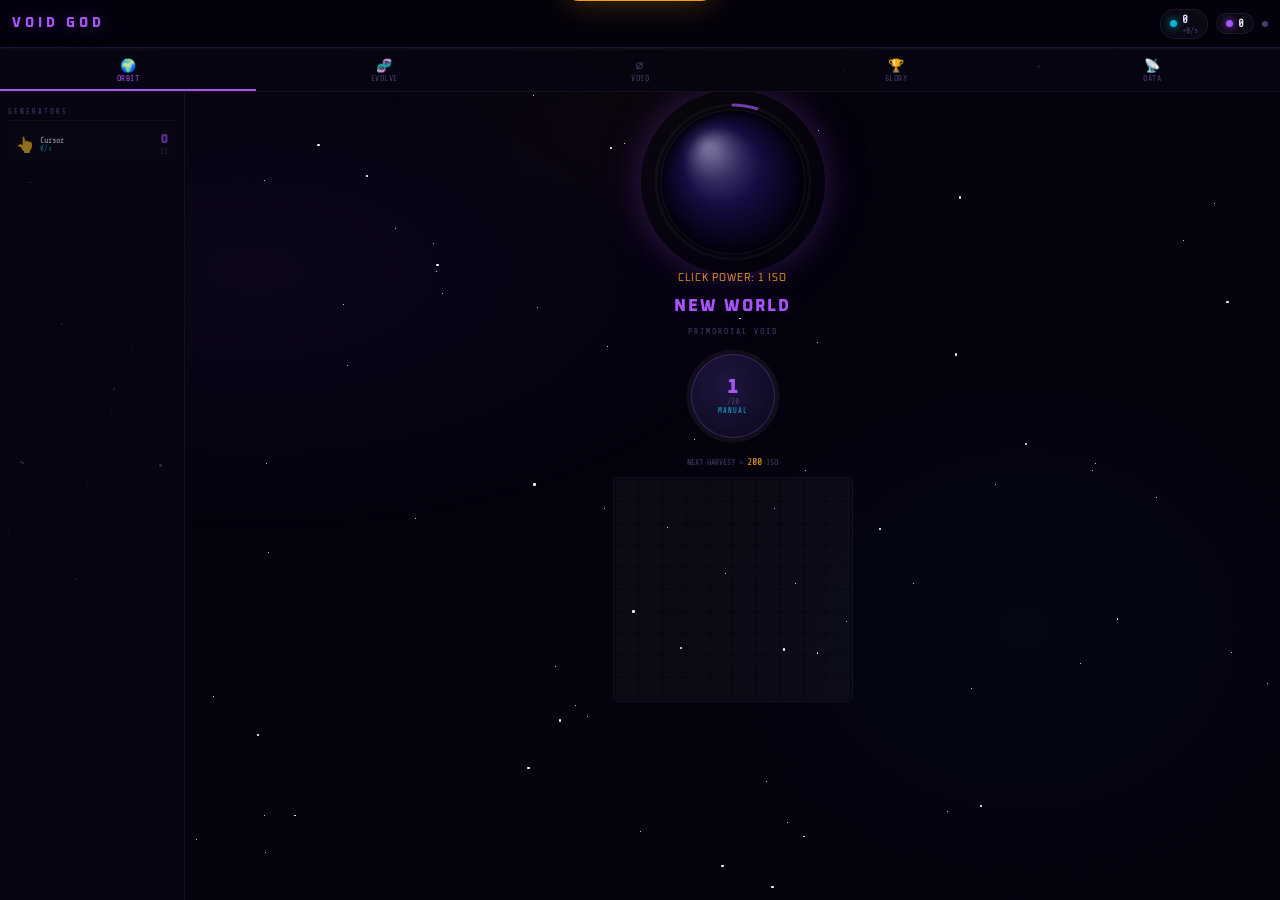
==== commit 7031f555: "Rename void-god-addictive.html to index.html" ====
--- a/index.html
+++ b/index.html
@@ -2,1134 +2,1587 @@
 <html lang="en">
 <head>
 <meta charset="UTF-8">
-<meta name="viewport" content="width=device-width, initial-scale=1.0, maximum-scale=1.0">
-<title>VOID GOD — IMMORTAL EDITION</title>
-<link href="https://fonts.googleapis.com/css2?family=Orbitron:wght@400;600;900&family=Share+Tech+Mono&display=swap" rel="stylesheet">
+<meta name="viewport" content="width=device-width,initial-scale=1,maximum-scale=1,user-scalable=no">
+<title>VOID GOD ∅ IMMORTAL</title>
+<link href="https://fonts.googleapis.com/css2?family=Oxanium:wght@300;400;600;800&family=Share+Tech+Mono&display=swap" rel="stylesheet">
 <style>
-:root {
-  --c0: #02010a;
-  --c1: #0c0a1e;
-  --c2: #181430;
-  --c3: #251e4a;
-  --acc: #c084fc;
-  --acc2: #818cf8;
-  --gold: #fbbf24;
-  --cyan: #22d3ee;
-  --red: #f43f5e;
-  --green: #4ade80;
-  --txt: #e2e8f0;
-  --txt2: #94a3b8;
-  --txt3: #475569;
-  --glow: rgba(192,132,252,0.4);
-  --glow2: rgba(34,211,238,0.3);
-}
-*{box-sizing:border-box;margin:0;padding:0;}
-body{
-  background:var(--c0);color:var(--txt);
-  font-family:'Share Tech Mono',monospace;
-  min-height:100vh;overflow-x:hidden;
-  background-image:
-    radial-gradient(ellipse 80% 60% at 50% -10%, rgba(129,140,248,0.12) 0%, transparent 70%),
-    radial-gradient(ellipse 50% 50% at 80% 100%, rgba(192,132,252,0.07) 0%, transparent 60%);
-}
-
-/* NOISE OVERLAY */
-body::before{
-  content:'';position:fixed;inset:0;
-  background-image:url("data:image/svg+xml,%3Csvg viewBox='0 0 256 256' xmlns='http://www.w3.org/2000/svg'%3E%3Cfilter id='n'%3E%3CfeTurbulence type='fractalNoise' baseFrequency='0.9' numOctaves='4' stitchTiles='stitch'/%3E%3C/filter%3E%3Crect width='100%25' height='100%25' filter='url(%23n)' opacity='0.04'/%3E%3C/svg%3E");
-  pointer-events:none;z-index:1;opacity:0.35;
-}
-
-/* ── HEADER ── */
-#hdr{
-  position:sticky;top:0;z-index:500;
-  background:rgba(2,1,10,0.85);backdrop-filter:blur(12px);
-  border-bottom:1px solid rgba(192,132,252,0.2);
-  padding:0 16px;height:52px;
-  display:flex;align-items:center;justify-content:space-between;
-}
-#hdr-title{
-  font-family:'Orbitron',sans-serif;font-weight:900;font-size:11px;
-  letter-spacing:3px;color:var(--acc);
-  text-shadow:0 0 20px var(--acc);
-}
-#res-row{display:flex;gap:16px;align-items:center;}
-.res{display:flex;align-items:center;gap:6px;font-size:11px;}
-.res-icon{width:8px;height:8px;border-radius:50%;}
-.ri-iso{background:var(--cyan);box-shadow:0 0 8px var(--cyan);}
-.ri-void{background:var(--acc);box-shadow:0 0 8px var(--acc);}
-.res-val{color:var(--txt);font-weight:bold;}
-#ips-display{font-size:9px;color:var(--txt3);}
-#save-dot{width:6px;height:6px;border-radius:50%;background:var(--txt3);transition:0.3s;}
-#save-dot.pulse{background:var(--green);box-shadow:0 0 8px var(--green);}
-
-/* ── NAV ── */
-#nav{
-  display:flex;background:rgba(12,10,30,0.9);
-  border-bottom:1px solid rgba(255,255,255,0.06);
-  position:sticky;top:52px;z-index:499;
-}
-.ntab{
-  flex:1;padding:10px 4px;font-size:10px;letter-spacing:1.5px;
-  color:var(--txt3);background:none;border:none;cursor:pointer;
-  font-family:'Share Tech Mono',monospace;text-transform:uppercase;
-  border-bottom:2px solid transparent;transition:0.2s;
-}
+:root{
+  --bg:#04020d;--c1:#0a0718;--c2:#130e28;--c3:#1c1540;
+  --acc:#a855f7;--acc2:#7c3aed;--gold:#f59e0b;--cyan:#06b6d4;
+  --red:#ef4444;--green:#22c55e;--pink:#ec4899;--orange:#f97316;
+  --txt:#e2d9f3;--txt2:#9d8ec7;--txt3:#4a3d6e;
+  --glow:rgba(168,85,247,.5);
+}
+*{box-sizing:border-box;margin:0;padding:0;-webkit-tap-highlight-color:transparent;}
+html,body{height:100%;overflow:hidden;}
+body{background:var(--bg);color:var(--txt);font-family:'Share Tech Mono',monospace;position:relative;overflow:hidden;user-select:none;}
+
+/* STARS */
+#stars{position:fixed;inset:0;pointer-events:none;z-index:0;}
+.star{position:absolute;background:#fff;border-radius:50%;animation:twinkle linear infinite;}
+@keyframes twinkle{0%,100%{opacity:.05;}50%{opacity:1;}}
+
+/* NEBULA BG */
+#nebula{position:fixed;inset:0;pointer-events:none;z-index:0;
+  background:radial-gradient(ellipse 70% 50% at 20% 30%,rgba(168,85,247,.06) 0%,transparent 60%),
+             radial-gradient(ellipse 50% 60% at 80% 70%,rgba(6,182,212,.04) 0%,transparent 60%),
+             radial-gradient(ellipse 40% 40% at 50% 10%,rgba(245,158,11,.03) 0%,transparent 50%);}
+
+/* LAYOUT */
+#app{display:flex;flex-direction:column;height:100vh;position:relative;z-index:1;}
+
+/* TOPBAR */
+#topbar{
+  background:rgba(4,2,13,.92);backdrop-filter:blur(20px);
+  border-bottom:1px solid rgba(168,85,247,.18);
+  padding:6px 12px;flex-shrink:0;
+  display:flex;align-items:center;gap:10px;min-height:48px;
+}
+#tb-title{font-family:'Oxanium',sans-serif;font-weight:800;font-size:13px;letter-spacing:4px;color:var(--acc);text-shadow:0 0 20px var(--glow);white-space:nowrap;}
+#tb-res{display:flex;gap:8px;flex:1;justify-content:flex-end;align-items:center;flex-wrap:wrap;}
+.rchip{display:flex;align-items:center;gap:5px;background:rgba(255,255,255,.03);border:1px solid rgba(255,255,255,.07);border-radius:20px;padding:3px 9px;}
+.rdot{width:7px;height:7px;border-radius:50%;flex-shrink:0;}
+.rdot-iso{background:var(--cyan);box-shadow:0 0 8px var(--cyan);}
+.rdot-void{background:var(--acc);box-shadow:0 0 8px var(--acc);}
+.rdot-crit{background:var(--gold);box-shadow:0 0 8px var(--gold);}
+.rval{font-size:11px;font-weight:600;}
+.rrate{font-size:8px;color:var(--txt3);}
+#save-dot{width:6px;height:6px;border-radius:50%;background:var(--txt3);transition:.3s;flex-shrink:0;}
+#save-dot.on{background:var(--green);box-shadow:0 0 8px var(--green);}
+
+/* COMBO BAR */
+#combo-bar{height:2px;background:rgba(255,255,255,.04);position:relative;flex-shrink:0;}
+#combo-fill{height:100%;background:linear-gradient(90deg,var(--acc2),var(--acc),var(--gold));width:0%;transition:width .1s;box-shadow:0 0 6px var(--acc);}
+#combo-label{position:absolute;right:8px;top:-14px;font-size:8px;color:var(--gold);letter-spacing:1px;opacity:0;transition:.3s;}
+#combo-label.on{opacity:1;}
+
+/* NAV */
+#nav{display:flex;background:rgba(8,5,18,.92);border-bottom:1px solid rgba(255,255,255,.05);flex-shrink:0;}
+.ntab{flex:1;padding:8px 2px 6px;border:none;background:none;color:var(--txt3);cursor:pointer;font-family:'Share Tech Mono',monospace;font-size:8px;letter-spacing:.5px;text-transform:uppercase;border-bottom:2px solid transparent;transition:.2s;display:flex;flex-direction:column;align-items:center;gap:1px;position:relative;}
+.ntab .ni{font-size:13px;}
 .ntab:hover{color:var(--txt2);}
-.ntab.on{color:var(--acc);border-bottom-color:var(--acc);text-shadow:0 0 12px var(--acc);}
-.ntab .ntab-icon{font-size:14px;display:block;margin-bottom:2px;}
-
-/* ── SCREENS ── */
-.screen{display:none;padding:16px;padding-bottom:120px;animation:fadeUp 0.25s ease;}
+.ntab.on{color:var(--acc);border-bottom-color:var(--acc);}
+.nbadge{position:absolute;top:4px;right:10px;background:var(--red);color:#fff;font-size:6px;border-radius:6px;padding:1px 3px;display:none;animation:badgePulse 1s ease infinite alternate;}
+.nbadge.on{display:block;}
+@keyframes badgePulse{from{transform:scale(1);}to{transform:scale(1.2);box-shadow:0 0 6px var(--red);}}
+
+/* MAIN */
+#main{flex:1;overflow:hidden;display:flex;}
+.screen{display:none;width:100%;height:100%;overflow-y:auto;padding-bottom:20px;}
 .screen.on{display:block;}
-@keyframes fadeUp{from{opacity:0;transform:translateY(8px);}to{opacity:1;transform:translateY(0);}}
-
-/* ── WORLD SCREEN ── */
-#planet-name{
-  font-family:'Orbitron',sans-serif;font-weight:900;font-size:22px;
-  letter-spacing:4px;text-align:center;
-  cursor:pointer;margin-bottom:4px;transition:0.3s;
-}
-#env-line{text-align:center;font-size:9px;color:var(--txt3);letter-spacing:2px;margin-bottom:20px;}
-
-/* PLANET VISUAL */
-#planet-wrap{
-  position:relative;width:200px;height:200px;margin:0 auto 24px;
-}
-#planet-svg{width:200px;height:200px;border-radius:50%;overflow:hidden;position:relative;z-index:2;}
-#planet-glow{
-  position:absolute;inset:-20px;border-radius:50%;z-index:1;
-  background:radial-gradient(circle, transparent 35%, rgba(192,132,252,0.15) 60%, transparent 80%);
-  animation:glowPulse 3s ease-in-out infinite alternate;
-}
-@keyframes glowPulse{from{opacity:0.6;}to{opacity:1;}}
-.orbit-ring{
-  position:absolute;border-radius:50%;border:1px dashed;
-  animation:spinOrbit linear infinite;pointer-events:none;
-}
-.sat-dot{
-  position:absolute;top:50%;left:50%;width:6px;height:6px;
-  border-radius:50%;transform-origin:center center;
-}
-@keyframes spinOrbit{from{transform:rotate(0deg);}to{transform:rotate(360deg);}}
+.flex-screen{display:none!important;}
+.flex-screen.on{display:flex!important;}
+
+/* ═══════════════ WORLD ═══════════════ */
+#screen-world{flex-direction:row!important;overflow:hidden!important;padding-bottom:0!important;}
+#world-left{width:185px;flex-shrink:0;background:rgba(8,5,18,.85);border-right:1px solid rgba(255,255,255,.05);overflow-y:auto;padding:8px;}
+#world-right{flex:1;overflow-y:auto;padding:10px 8px;display:flex;flex-direction:column;align-items:center;gap:10px;}
+
+/* PLANET */
+#planet-wrap{position:relative;width:160px;height:160px;flex-shrink:0;cursor:pointer;}
+#planet-canvas{border-radius:50%;display:block;position:relative;z-index:2;transition:transform .08s;}
+#planet-canvas:active{transform:scale(.93);}
+#planet-glow{position:absolute;inset:-12px;border-radius:50%;z-index:1;pointer-events:none;transition:.5s;}
+#orbit-layer{position:absolute;inset:0;z-index:3;pointer-events:none;}
+.orbit-ring{position:absolute;border-radius:50%;border:1px dashed rgba(255,255,255,.1);animation:spinOrbit linear infinite;}
+@keyframes spinOrbit{to{transform:rotate(360deg);}}
+.orb-sat{position:absolute;border-radius:50%;transform:translate(-50%,-50%);}
+
+/* CLICK FEEDBACK */
+#click-power-display{font-family:'Oxanium',sans-serif;font-size:10px;color:var(--gold);text-align:center;min-height:14px;letter-spacing:1px;}
+
+/* PLANET INFO */
+#planet-name{font-family:'Oxanium',sans-serif;font-weight:800;font-size:16px;letter-spacing:2px;text-align:center;cursor:pointer;transition:.3s;}
+#env-tag{font-size:8px;letter-spacing:2px;color:var(--txt3);text-align:center;margin-top:1px;}
+
+/* DAY RING BUTTON */
+#day-btn-wrap{position:relative;width:100px;height:100px;cursor:pointer;flex-shrink:0;}
+#day-svg{position:absolute;inset:0;width:100%;height:100%;pointer-events:none;}
+#day-btn-inner{position:absolute;inset:8px;border-radius:50%;background:radial-gradient(circle at 40% 35%,#1e1640,#0a0718);border:1px solid rgba(168,85,247,.3);display:flex;flex-direction:column;align-items:center;justify-content:center;cursor:pointer;transition:.1s;}
+#day-btn-inner:active{transform:scale(.93);}
+#day-num{font-family:'Oxanium',sans-serif;font-size:20px;font-weight:800;color:var(--acc);line-height:1;}
+#day-of{font-size:8px;color:var(--txt3);}
+#auto-tag{font-size:7px;color:var(--cyan);letter-spacing:1px;margin-top:1px;}
 
 /* GRID */
-#grid-wrap{
-  position:relative;width:288px;margin:0 auto;
-}
-#grid{
-  display:grid;grid-template-columns:repeat(9,1fr);
-  gap:2px;width:288px;padding:4px;
-  background:rgba(255,255,255,0.02);
-  border:1px solid rgba(192,132,252,0.15);
-  border-radius:8px;
-}
-.tile{
-  width:29px;height:29px;border-radius:3px;
-  background:rgba(255,255,255,0.02);transition:0.3s;
-  position:relative;
-}
-.tile-void{background:rgba(138,43,226,0.12);}
-.tile-rock{background:linear-gradient(135deg,#3d3550,#2a1f40);}
-.tile-fire{background:linear-gradient(135deg,#7c1d1d,#c2410c);}
-.tile-ocean{background:linear-gradient(135deg,#1e3a5f,#1d4ed8);}
-.tile-grass{background:linear-gradient(135deg,#14532d,#166534);}
-.tile-city{
-  background:linear-gradient(135deg,#1e1b4b,#312e81);
-  box-shadow:inset 0 0 4px rgba(192,132,252,0.3);
-}
-.tile-city::after{
-  content:'';position:absolute;bottom:2px;left:2px;right:2px;height:1px;
-  background:linear-gradient(90deg,transparent,var(--acc),transparent);
-  opacity:0.5;animation:cityGlow 2s ease infinite alternate;
-}
-@keyframes cityGlow{from{opacity:0.2;}to{opacity:0.7;}}
-.tile-ghost{
-  background:radial-gradient(circle,rgba(192,132,252,0.6),rgba(192,132,252,0.1)) !important;
-  cursor:pointer;z-index:10;animation:ghostBeat 0.8s ease-in-out infinite alternate;
-}
-@keyframes ghostBeat{from{box-shadow:0 0 6px var(--acc);transform:scale(0.85);}to{box-shadow:0 0 16px var(--acc),0 0 30px rgba(192,132,252,0.4);transform:scale(1.1);}}
-
-/* DAY BUTTON */
-#day-btn-wrap{text-align:center;margin-top:20px;}
-#day-btn{
-  width:110px;height:110px;border-radius:50%;
-  background:radial-gradient(circle at 35% 35%, #1e1640, #0c0a1e);
-  border:2px solid rgba(192,132,252,0.5);
-  color:var(--txt);cursor:pointer;position:relative;
-  font-family:'Orbitron',sans-serif;font-size:10px;font-weight:600;
-  letter-spacing:2px;transition:0.2s;
-  box-shadow:0 0 20px rgba(192,132,252,0.15),inset 0 0 30px rgba(0,0,0,0.5);
-}
-#day-btn:hover{border-color:var(--acc);box-shadow:0 0 30px var(--glow);}
-#day-btn:active{transform:scale(0.96);}
-#day-num{font-size:22px;font-weight:900;color:var(--acc);display:block;margin-bottom:2px;}
-#auto-progress{
-  position:absolute;inset:-4px;border-radius:50%;
-  background:conic-gradient(var(--acc2) var(--pct,0%), transparent 0%);
-  opacity:0.7;transition:--pct 0.1s;mask:radial-gradient(circle at center, transparent 48%, black 50%);
-  -webkit-mask:radial-gradient(circle at center, transparent 48%, black 50%);
-}
-#harvest-preview{font-size:9px;color:var(--txt3);margin-top:8px;}
-#harvest-preview b{color:var(--gold);}
-
-/* ── SKILL TREE ── */
-#skilltree-wrap{max-width:420px;margin:0 auto;}
-.skill-category{margin-bottom:24px;}
-.skill-cat-title{
-  font-size:9px;letter-spacing:3px;color:var(--txt3);
-  border-bottom:1px solid rgba(255,255,255,0.06);
-  padding-bottom:6px;margin-bottom:12px;text-transform:uppercase;
-}
-.skill-grid{display:grid;grid-template-columns:1fr 1fr;gap:8px;}
-
-.skill-card{
-  background:rgba(12,10,30,0.8);border:1px solid rgba(255,255,255,0.06);
-  border-radius:8px;padding:12px;transition:0.2s;cursor:default;
-  position:relative;overflow:hidden;
-}
-.skill-card::before{
-  content:'';position:absolute;inset:0;
-  background:linear-gradient(135deg,transparent 60%,rgba(192,132,252,0.04));
-  pointer-events:none;
-}
-.skill-card.can-buy{border-color:rgba(192,132,252,0.3);cursor:pointer;}
-.skill-card.can-buy:hover{border-color:var(--acc);background:rgba(20,16,50,0.9);transform:translateY(-1px);}
-.skill-card.maxed{border-color:rgba(251,191,36,0.3);opacity:0.7;}
-.skill-card.locked{opacity:0.3;}
-.sk-header{display:flex;justify-content:space-between;align-items:flex-start;margin-bottom:6px;}
-.sk-name{font-size:11px;font-weight:600;color:var(--txt);}
-.sk-lvl{font-size:9px;color:var(--txt3);}
-.sk-lvl.max{color:var(--gold);}
-.sk-desc{font-size:9px;color:var(--txt3);line-height:1.5;margin-bottom:8px;}
-.sk-bar{height:2px;background:rgba(255,255,255,0.06);border-radius:1px;margin-bottom:8px;}
-.sk-bar-fill{height:100%;border-radius:1px;background:var(--acc);transition:0.3s;}
-.sk-cost{font-size:10px;color:var(--cyan);}
-.sk-cost.cant{color:var(--red);}
-.sk-cost.maxed{color:var(--gold);}
-.sk-bonus{font-size:9px;color:var(--green);margin-top:2px;}
-.sk-icon{font-size:18px;margin-bottom:4px;display:block;}
-.sk-tag{
-  font-size:8px;padding:1px 4px;border-radius:3px;
-  background:rgba(192,132,252,0.1);color:var(--acc);letter-spacing:1px;
-}
-
-/* ── PRESTIGE / VOID ── */
-#void-screen-wrap{max-width:420px;margin:0 auto;}
-.void-big-card{
-  background:linear-gradient(135deg,rgba(30,20,60,0.9),rgba(12,10,30,0.9));
-  border:1px solid rgba(192,132,252,0.4);border-radius:12px;padding:20px;
-  text-align:center;margin-bottom:20px;
-  box-shadow:0 0 40px rgba(192,132,252,0.1);
-}
-.void-big-card h3{
-  font-family:'Orbitron',sans-serif;font-size:13px;letter-spacing:3px;
-  color:var(--acc);margin-bottom:12px;
-}
-.void-stats{display:grid;grid-template-columns:1fr 1fr;gap:8px;margin-bottom:16px;}
-.vs-item{background:rgba(0,0,0,0.3);border-radius:6px;padding:8px;}
-.vs-label{font-size:8px;color:var(--txt3);letter-spacing:1px;}
-.vs-val{font-size:16px;font-weight:bold;color:var(--txt);margin-top:2px;}
-.prestige-btn{
-  width:100%;padding:14px;border-radius:8px;border:2px solid var(--acc);
-  background:linear-gradient(135deg,rgba(192,132,252,0.15),rgba(129,140,248,0.1));
-  color:var(--acc);font-family:'Orbitron',sans-serif;font-size:12px;
-  letter-spacing:2px;cursor:pointer;transition:0.2s;font-weight:700;
-}
-.prestige-btn:hover{background:linear-gradient(135deg,rgba(192,132,252,0.25),rgba(129,140,248,0.2));box-shadow:0 0 20px var(--glow);}
-.prestige-btn:disabled{opacity:0.3;cursor:default;}
-
-/* VOID SHOP */
-.void-shop-title{font-size:9px;letter-spacing:3px;color:var(--txt3);margin-bottom:12px;}
-.void-upgrade{
-  background:rgba(12,10,30,0.8);border:1px solid rgba(192,132,252,0.2);
-  border-radius:8px;padding:14px;margin-bottom:10px;display:flex;gap:12px;align-items:center;
-}
-.vu-icon{font-size:24px;flex-shrink:0;}
-.vu-info{flex:1;}
-.vu-name{font-size:11px;font-weight:600;margin-bottom:2px;}
-.vu-desc{font-size:9px;color:var(--txt3);line-height:1.4;}
-.vu-buy{
-  background:rgba(192,132,252,0.15);border:1px solid rgba(192,132,252,0.4);
-  color:var(--acc);font-family:'Share Tech Mono',monospace;font-size:10px;
-  padding:6px 12px;border-radius:5px;cursor:pointer;transition:0.2s;white-space:nowrap;
-}
-.vu-buy:hover{background:rgba(192,132,252,0.25);}
-.vu-buy:disabled{opacity:0.2;cursor:default;}
-.vu-buy.owned{background:rgba(251,191,36,0.1);border-color:var(--gold);color:var(--gold);}
-
-/* ── STATS / LOG ── */
-#stats-wrap{max-width:420px;margin:0 auto;}
-.stat-panel{
-  background:rgba(12,10,30,0.8);border:1px solid rgba(255,255,255,0.07);
-  border-radius:10px;padding:16px;margin-bottom:12px;
-}
-.stat-panel h4{font-size:9px;letter-spacing:3px;color:var(--txt3);margin-bottom:12px;border-bottom:1px solid rgba(255,255,255,0.05);padding-bottom:6px;}
-.stat-grid{display:grid;grid-template-columns:1fr 1fr;gap:8px;}
-.stat-item{background:rgba(0,0,0,0.2);border-radius:6px;padding:8px;}
-.stat-lbl{font-size:8px;color:var(--txt3);letter-spacing:1px;}
-.stat-val{font-size:14px;color:var(--txt);margin-top:2px;}
-
-.log-entry{
-  font-size:9px;color:var(--txt3);padding:6px 0;
-  border-bottom:1px solid rgba(255,255,255,0.04);
-  display:flex;gap:8px;
-}
-.log-time{color:var(--txt3);opacity:0.5;white-space:nowrap;}
-.log-msg{flex:1;}
-.log-highlight{color:var(--gold);}
-.log-error{color:var(--red);}
-.log-good{color:var(--green);}
-
-/* CONTROLS */
-.ctrl-row{display:flex;gap:8px;margin-bottom:8px;}
-.ctrl-btn{
-  flex:1;padding:10px;border-radius:6px;border:1px solid rgba(255,255,255,0.08);
-  background:rgba(255,255,255,0.03);color:var(--txt2);
-  font-family:'Share Tech Mono',monospace;font-size:10px;cursor:pointer;transition:0.2s;
-}
-.ctrl-btn:hover{border-color:rgba(192,132,252,0.3);color:var(--txt);}
-.ctrl-btn.danger{border-color:rgba(244,63,94,0.3);color:var(--red);}
-.ctrl-btn.danger:hover{background:rgba(244,63,94,0.1);}
-
-/* NOTIFICATIONS */
-#notif-wrap{position:fixed;top:60px;right:12px;z-index:900;display:flex;flex-direction:column;gap:6px;pointer-events:none;}
-.notif{
-  background:rgba(12,10,30,0.95);border:1px solid rgba(192,132,252,0.3);
-  border-radius:6px;padding:8px 14px;font-size:10px;letter-spacing:0.5px;
-  animation:notifIn 0.3s ease,notifOut 0.3s ease 2.5s;
-  opacity:0;animation-fill-mode:forwards;box-shadow:0 4px 20px rgba(0,0,0,0.5);
-}
-@keyframes notifIn{from{opacity:0;transform:translateX(20px);}to{opacity:1;transform:translateX(0);}}
-@keyframes notifOut{from{opacity:1;transform:translateX(0);}to{opacity:0;transform:translateX(20px);}}
-
-/* FLASH */
+#grid-outer{width:100%;max-width:240px;}
+#grid{display:grid;grid-template-columns:repeat(10,1fr);gap:1px;background:rgba(255,255,255,.02);border:1px solid rgba(168,85,247,.1);border-radius:5px;padding:2px;}
+.tile{height:21px;border-radius:2px;transition:.5s;background:rgba(255,255,255,.02);}
+.t-rock{background:linear-gradient(135deg,#3b2f4a,#2d2040);}
+.t-lava{background:linear-gradient(135deg,#7f1d1d,#c2410c);}
+.t-ocean{background:linear-gradient(135deg,#1e3a5f,#0369a1);}
+.t-grass{background:linear-gradient(135deg,#14532d,#15803d);}
+.t-forest{background:linear-gradient(135deg,#064e3b,#065f46);}
+.t-city{background:linear-gradient(135deg,#1e1b4b,#3730a3);box-shadow:inset 0 0 5px rgba(129,140,248,.3);}
+.t-mega{background:linear-gradient(135deg,#312e81,#4338ca);box-shadow:inset 0 0 8px rgba(192,132,252,.4);}
+.t-void-active{background:radial-gradient(circle,rgba(168,85,247,.7),rgba(30,5,70,.8));box-shadow:0 0 8px rgba(168,85,247,.5);}
+.t-ghost{background:radial-gradient(circle,rgba(168,85,247,.85),rgba(168,85,247,.1));cursor:pointer;animation:ghostBeat .7s ease infinite alternate;z-index:5;position:relative;}
+@keyframes ghostBeat{from{box-shadow:0 0 4px var(--acc);transform:scale(.82);}to{box-shadow:0 0 18px var(--acc),0 0 30px rgba(168,85,247,.4);transform:scale(1.12);}}
+.t-nova{background:radial-gradient(circle,rgba(245,158,11,.9),rgba(245,158,11,.1));cursor:pointer;animation:novaBeat .5s ease infinite alternate;z-index:5;}
+@keyframes novaBeat{from{box-shadow:0 0 6px var(--gold);}to{box-shadow:0 0 20px var(--gold),0 0 40px rgba(245,158,11,.4);transform:scale(1.15);}}
+.t-crit{background:radial-gradient(circle,rgba(239,68,68,.9),rgba(239,68,68,.1));cursor:pointer;animation:critBeat .3s ease infinite alternate;z-index:5;}
+@keyframes critBeat{from{transform:scale(.9);}to{transform:scale(1.18);box-shadow:0 0 20px var(--red);}}
+
+/* HARVEST EST */
+#harvest-est-wrap{font-size:8px;color:var(--txt3);text-align:center;}
+#hest{color:var(--gold);font-size:10px;}
+
+/* GENERATORS */
+.gen-title{font-size:7px;letter-spacing:2px;color:var(--txt3);margin-bottom:6px;padding-bottom:4px;border-bottom:1px solid rgba(255,255,255,.05);}
+.gen{display:flex;align-items:center;gap:5px;padding:5px 7px;margin-bottom:2px;border-radius:4px;border:1px solid transparent;cursor:pointer;transition:.15s;background:rgba(255,255,255,.02);}
+.gen:hover{background:rgba(168,85,247,.07);border-color:rgba(168,85,247,.15);}
+.gen.cant{opacity:.55;}
+.gen.cant:hover{background:rgba(255,255,255,.02);border-color:transparent;}
+.gen.new-unlock{animation:genUnlock .6s ease;border-color:rgba(34,197,94,.4)!important;background:rgba(34,197,94,.05)!important;}
+@keyframes genUnlock{0%,100%{transform:scale(1);}50%{transform:scale(1.04);box-shadow:0 0 15px rgba(34,197,94,.3);}}
+.gen-icon{font-size:15px;flex-shrink:0;}
+.gen-info{flex:1;min-width:0;}
+.gen-name{font-size:8px;font-weight:600;white-space:nowrap;overflow:hidden;text-overflow:ellipsis;}
+.gen-rate{font-size:7px;color:var(--cyan);}
+.gen-right{text-align:right;flex-shrink:0;}
+.gen-count{font-size:12px;font-family:'Oxanium',sans-serif;font-weight:800;color:var(--acc);}
+.gen-cost{font-size:7px;color:var(--gold);}
+.gen.cant .gen-cost{color:var(--txt3);}
+/* Milestones on gens: glow at 10/25/50/100/200 */
+.gen.milestone-glow{box-shadow:0 0 12px rgba(245,158,11,.3);}
+
+/* UPGRADE QUEUE (grid top of left panel) */
+#upgrade-queue{margin-bottom:8px;}
+.uq-title{font-size:7px;letter-spacing:2px;color:var(--txt3);margin-bottom:5px;}
+.uq-item{display:flex;align-items:center;gap:5px;padding:4px 7px;margin-bottom:2px;border-radius:4px;background:rgba(245,158,11,.06);border:1px solid rgba(245,158,11,.2);cursor:pointer;font-size:8px;transition:.15s;}
+.uq-item:hover{background:rgba(245,158,11,.12);}
+.uq-icon{font-size:12px;}
+.uq-pct{font-size:7px;color:var(--gold);margin-left:auto;white-space:nowrap;}
+.uq-pct-bar{height:2px;background:rgba(245,158,11,.15);border-radius:1px;margin-top:2px;}
+.uq-pct-fill{height:100%;background:var(--gold);border-radius:1px;transition:.3s;}
+
+/* ═══════════════ SKILLS ═══════════════ */
+#screen-skills{padding:0;}
+#skill-layout{display:flex;height:100%;}
+#skill-cats{width:100px;flex-shrink:0;background:rgba(8,5,18,.9);border-right:1px solid rgba(255,255,255,.04);overflow-y:auto;}
+.scat-btn{display:block;width:100%;padding:10px 8px;background:none;border:none;color:var(--txt3);cursor:pointer;font-family:'Share Tech Mono',monospace;font-size:8px;letter-spacing:.5px;text-align:left;border-right:2px solid transparent;transition:.15s;position:relative;}
+.scat-btn:hover{color:var(--txt2);background:rgba(255,255,255,.02);}
+.scat-btn.on{color:var(--acc);border-right-color:var(--acc);background:rgba(168,85,247,.07);}
+.scat-icon{font-size:15px;display:block;margin-bottom:2px;}
+.scat-badge{font-size:6px;display:block;margin-top:1px;}
+.scat-avail{font-size:6px;color:var(--green);display:block;animation:badgePulse 1s infinite alternate;}
+
+#skill-panel{flex:1;overflow-y:auto;padding:12px;}
+
+/* SKILL NODES */
+.skill-row{display:flex;gap:6px;margin-bottom:6px;flex-wrap:wrap;align-items:flex-start;}
+.skill-connector{width:6px;height:2px;background:rgba(168,85,247,.25);align-self:center;flex-shrink:0;margin-top:-8px;}
+.snode{
+  width:74px;height:74px;border-radius:8px;
+  border:2px solid rgba(255,255,255,.08);
+  background:rgba(10,7,22,.9);
+  display:flex;flex-direction:column;align-items:center;justify-content:center;
+  cursor:pointer;transition:.15s;position:relative;flex-shrink:0;overflow:hidden;
+  padding:2px;
+}
+.snode::after{content:'';position:absolute;inset:0;border-radius:7px;background:radial-gradient(circle at 30% 30%,rgba(255,255,255,.04),transparent);pointer-events:none;}
+.snode.can-buy{border-color:rgba(168,85,247,.5);cursor:pointer;animation:nodeReady 2s ease infinite alternate;}
+@keyframes nodeReady{from{box-shadow:0 0 0 0 transparent;}to{box-shadow:0 0 12px rgba(168,85,247,.35);}}
+.snode.can-buy:hover{transform:scale(1.07);border-color:var(--acc);box-shadow:0 0 20px rgba(168,85,247,.5);}
+.snode.bought{border-color:var(--acc);background:linear-gradient(135deg,rgba(124,58,237,.25),rgba(168,85,247,.08));box-shadow:0 0 10px rgba(168,85,247,.15);}
+.snode.bought::before{content:'✓';position:absolute;top:2px;right:5px;font-size:7px;color:var(--green);}
+.snode.locked{opacity:.22;cursor:default;filter:grayscale(.7);}
+.snode.legendary{border-color:rgba(245,158,11,.4)!important;}
+.snode.legendary.can-buy{animation:legendReady 1.5s ease infinite alternate;}
+@keyframes legendReady{from{box-shadow:0 0 8px rgba(245,158,11,.3);}to{box-shadow:0 0 25px rgba(245,158,11,.6),0 0 50px rgba(245,158,11,.2);}}
+.snode.legendary.bought{border-color:var(--gold)!important;box-shadow:0 0 15px rgba(245,158,11,.25)!important;}
+.snode-icon{font-size:22px;line-height:1;}
+.snode-name{font-size:7px;text-align:center;color:var(--txt2);line-height:1.2;padding:0 2px;margin-top:1px;}
+.snode-cost{font-size:7px;margin-top:1px;}
+.snode-eff{position:absolute;bottom:2px;left:0;right:0;text-align:center;font-size:6px;color:var(--green);line-height:1.1;padding:0 2px;}
+
+/* SKILL INFO PANEL (right side detail) */
+#skill-info{
+  width:0;overflow:hidden;background:rgba(8,5,18,.95);border-left:1px solid rgba(255,255,255,.05);
+  transition:width .25s;flex-shrink:0;
+}
+#skill-info.open{width:170px;}
+#skill-info-inner{width:170px;padding:12px;overflow-y:auto;height:100%;}
+.si-icon{font-size:32px;text-align:center;display:block;margin-bottom:6px;}
+.si-name{font-family:'Oxanium',sans-serif;font-weight:800;font-size:12px;color:var(--acc);margin-bottom:4px;}
+.si-desc{font-size:8px;color:var(--txt2);line-height:1.5;margin-bottom:8px;}
+.si-stat{display:flex;justify-content:space-between;padding:4px 0;border-bottom:1px solid rgba(255,255,255,.04);font-size:8px;}
+.si-stat-l{color:var(--txt3);}
+.si-stat-r{color:var(--txt);}
+.si-stat-r.good{color:var(--green);}
+.si-stat-r.gold{color:var(--gold);}
+.si-stat-r.bad{color:var(--red);}
+.si-buy-btn{width:100%;margin-top:10px;padding:9px;border-radius:6px;border:1px solid var(--acc);background:rgba(168,85,247,.12);color:var(--acc);font-family:'Share Tech Mono',monospace;font-size:9px;cursor:pointer;transition:.2s;letter-spacing:1px;}
+.si-buy-btn:hover:not(:disabled){background:rgba(168,85,247,.25);box-shadow:0 0 15px rgba(168,85,247,.3);}
+.si-buy-btn:disabled{opacity:.25;cursor:default;}
+.si-prereq{font-size:7px;color:var(--red);margin-top:6px;line-height:1.4;}
+
+/* ═══════════════ VOID ═══════════════ */
+#screen-void{padding:10px;}
+.void-hero{background:linear-gradient(135deg,rgba(25,12,55,.9),rgba(10,7,22,.9));border:1px solid rgba(168,85,247,.35);border-radius:10px;padding:14px;margin-bottom:12px;text-align:center;box-shadow:0 0 40px rgba(168,85,247,.08);}
+.vh-title{font-family:'Oxanium',sans-serif;font-weight:800;font-size:15px;letter-spacing:3px;color:var(--acc);margin-bottom:10px;}
+.vh-stats{display:grid;grid-template-columns:repeat(3,1fr);gap:6px;margin-bottom:12px;}
+.vs{background:rgba(0,0,0,.3);border-radius:5px;padding:7px;}
+.vs-n{font-size:7px;color:var(--txt3);letter-spacing:1px;}
+.vs-v{font-size:16px;font-family:'Oxanium',sans-serif;font-weight:800;color:var(--txt);margin-top:1px;}
+.prestige-btn{width:100%;padding:13px;border-radius:7px;border:2px solid var(--acc);background:linear-gradient(135deg,rgba(168,85,247,.18),rgba(124,58,237,.08));color:var(--acc);font-family:'Oxanium',sans-serif;font-size:12px;letter-spacing:2px;cursor:pointer;font-weight:800;transition:.2s;}
+.prestige-btn:hover:not(:disabled){background:linear-gradient(135deg,rgba(168,85,247,.3),rgba(124,58,237,.2));box-shadow:0 0 20px rgba(168,85,247,.4);}
+.prestige-btn:disabled{opacity:.25;cursor:default;}
+.vupg-title{font-size:7px;letter-spacing:3px;color:var(--txt3);margin:10px 0 7px;}
+.vu{display:flex;align-items:center;gap:8px;padding:9px 10px;margin-bottom:7px;background:rgba(10,7,22,.8);border:1px solid rgba(168,85,247,.12);border-radius:7px;transition:.15s;}
+.vu:hover{border-color:rgba(168,85,247,.3);}
+.vu.vowned{border-color:rgba(245,158,11,.25);background:rgba(245,158,11,.04);}
+.vu-icon{font-size:20px;flex-shrink:0;}
+.vu-body{flex:1;}
+.vu-name{font-size:10px;font-weight:600;margin-bottom:1px;}
+.vu-desc{font-size:8px;color:var(--txt3);line-height:1.4;}
+.vu-btn{background:rgba(168,85,247,.12);border:1px solid rgba(168,85,247,.35);color:var(--acc);font-family:'Share Tech Mono',monospace;font-size:9px;padding:5px 10px;border-radius:4px;cursor:pointer;white-space:nowrap;flex-shrink:0;transition:.15s;}
+.vu-btn:hover:not(:disabled){background:rgba(168,85,247,.25);}
+.vu-btn:disabled{opacity:.15;cursor:default;}
+.vu-btn.owned{color:var(--gold);border-color:var(--gold);background:rgba(245,158,11,.08);}
+
+/* ═══════════════ ACHIEVEMENTS ═══════════════ */
+#screen-achieve{padding:10px;}
+.ach-wrap{max-width:420px;margin:0 auto;}
+.ach-header{font-size:8px;letter-spacing:3px;color:var(--txt3);margin-bottom:8px;display:flex;justify-content:space-between;}
+.ach-progress-bar{height:3px;background:rgba(255,255,255,.05);border-radius:2px;margin-bottom:12px;overflow:hidden;}
+.ach-progress-fill{height:100%;background:linear-gradient(90deg,var(--acc2),var(--gold));border-radius:2px;transition:.5s;}
+.ach-grid{display:grid;grid-template-columns:repeat(4,1fr);gap:6px;}
+.ach{aspect-ratio:1;border-radius:7px;border:1px solid rgba(255,255,255,.06);background:rgba(10,7,22,.8);display:flex;flex-direction:column;align-items:center;justify-content:center;transition:.3s;cursor:default;padding:3px;text-align:center;position:relative;}
+.ach.earned{border-color:var(--gold);background:rgba(245,158,11,.07);box-shadow:0 0 12px rgba(245,158,11,.12);}
+.ach.earned:hover{transform:scale(1.04);box-shadow:0 0 20px rgba(245,158,11,.2);}
+.ach.new-ach{animation:achPop .5s ease;}
+@keyframes achPop{0%{transform:scale(.5);}60%{transform:scale(1.15);}100%{transform:scale(1);}}
+.ach-icon{font-size:20px;margin-bottom:2px;filter:grayscale(1) opacity(.3);transition:.3s;}
+.ach.earned .ach-icon{filter:none;}
+.ach-name{font-size:6px;color:var(--txt3);line-height:1.2;}
+.ach.earned .ach-name{color:var(--gold);}
+.ach-secret{background:rgba(255,255,255,.01);}
+.ach-secret .ach-icon{filter:grayscale(1) opacity(.1);}
+.ach-secret .ach-name{color:rgba(255,255,255,.1);}
+
+/* ═══════════════ STATS ═══════════════ */
+#screen-stats{padding:10px;}
+.stat-card{background:rgba(10,7,22,.8);border:1px solid rgba(255,255,255,.06);border-radius:8px;padding:11px;margin-bottom:9px;max-width:420px;margin-left:auto;margin-right:auto;}
+.sc-title{font-size:7px;letter-spacing:3px;color:var(--txt3);margin-bottom:9px;border-bottom:1px solid rgba(255,255,255,.04);padding-bottom:4px;}
+.sg{display:grid;grid-template-columns:1fr 1fr;gap:5px;}
+.si{background:rgba(0,0,0,.2);border-radius:4px;padding:6px;}
+.si-l{font-size:7px;color:var(--txt3);letter-spacing:1px;}
+.si-v{font-size:13px;font-family:'Oxanium',sans-serif;color:var(--txt);margin-top:1px;}
+.log-e{font-size:8px;padding:4px 0;border-bottom:1px solid rgba(255,255,255,.03);color:var(--txt3);}
+.log-e.lh{color:var(--gold);}
+.log-e.lg{color:var(--green);}
+.log-e.lr{color:var(--red);}
+.ctl-row{display:flex;gap:5px;margin-bottom:5px;}
+.ctl{flex:1;padding:8px;border-radius:4px;border:1px solid rgba(255,255,255,.07);background:rgba(255,255,255,.02);color:var(--txt2);font-family:'Share Tech Mono',monospace;font-size:8px;cursor:pointer;transition:.15s;}
+.ctl:hover{border-color:rgba(168,85,247,.25);color:var(--txt);}
+.ctl.danger{border-color:rgba(239,68,68,.18);color:var(--red);}
+
+/* ═══════════════ FLOATING UI ═══════════════ */
+.float-num{position:fixed;pointer-events:none;z-index:9000;font-family:'Oxanium',sans-serif;font-weight:800;animation:floatUp .9s ease forwards;}
+@keyframes floatUp{0%{opacity:1;transform:translateY(0) scale(1);}100%{opacity:0;transform:translateY(-55px) scale(.7);}}
+.float-crit{font-size:18px!important;animation:floatUpCrit 1.1s ease forwards!important;}
+@keyframes floatUpCrit{0%{opacity:1;transform:translateY(0) scale(1);}50%{transform:translateY(-25px) scale(1.3);}100%{opacity:0;transform:translateY(-70px) scale(.8);}}
+
 #flash{position:fixed;inset:0;pointer-events:none;z-index:9999;opacity:0;}
-@keyframes novaFlash{0%{opacity:0.8;}100%{opacity:0;}}
-
-/* MILESTONE BANNER */
-#milestone-banner{
-  position:fixed;bottom:0;left:0;right:0;z-index:800;
-  background:linear-gradient(90deg,transparent,rgba(192,132,252,0.15) 20%,rgba(192,132,252,0.15) 80%,transparent);
-  border-top:1px solid rgba(192,132,252,0.3);padding:10px;text-align:center;
-  font-size:11px;letter-spacing:2px;color:var(--acc);
-  transform:translateY(100%);transition:0.5s;
-}
-#milestone-banner.show{transform:translateY(0);}
+@keyframes novaFlash{0%{opacity:.8;}100%{opacity:0;}}
+
+#toast-wrap{position:fixed;top:56px;right:8px;z-index:800;display:flex;flex-direction:column;gap:4px;pointer-events:none;max-width:200px;}
+.toast{background:rgba(8,5,18,.97);border:1px solid rgba(168,85,247,.35);border-radius:5px;padding:6px 11px;font-size:9px;animation:toastIn .25s ease,toastOut .3s ease 2.7s;animation-fill-mode:forwards;box-shadow:0 4px 20px rgba(0,0,0,.7);}
+@keyframes toastIn{from{opacity:0;transform:translateX(16px);}to{opacity:1;transform:translateX(0);}}
+@keyframes toastOut{to{opacity:0;transform:translateX(10px);}}
+
+#milestone{position:fixed;top:55px;left:50%;transform:translateX(-50%) translateY(-100px);background:linear-gradient(135deg,rgba(25,12,55,.99),rgba(10,7,22,.99));border:1px solid var(--gold);border-radius:9px;padding:10px 18px;text-align:center;z-index:850;transition:.4s cubic-bezier(.34,1.56,.64,1);box-shadow:0 4px 30px rgba(245,158,11,.25);white-space:nowrap;}
+#milestone.show{transform:translateX(-50%) translateY(0);}
+#milestone-pre{font-size:7px;letter-spacing:3px;color:var(--gold);margin-bottom:2px;}
+#milestone-msg{font-family:'Oxanium',sans-serif;font-weight:800;font-size:11px;color:var(--txt);}
+
+/* CRIT SCREEN FLASH */
+#crit-flash{position:fixed;inset:0;pointer-events:none;z-index:8000;opacity:0;background:radial-gradient(circle,rgba(245,158,11,.2),transparent);}
+@keyframes critFlash{0%{opacity:1;}100%{opacity:0;}}
 
 /* SCROLLBAR */
-::-webkit-scrollbar{width:4px;}
+::-webkit-scrollbar{width:3px;height:3px;}
 ::-webkit-scrollbar-track{background:transparent;}
-::-webkit-scrollbar-thumb{background:rgba(192,132,252,0.3);border-radius:2px;}
-
-/* RESPONSIVE */
-@media(max-width:360px){
-  #planet-wrap{width:160px;height:160px;}
-  #planet-svg{width:160px;height:160px;}
-  #grid{width:250px;grid-template-columns:repeat(9,1fr);}
-  .tile{width:24px;height:24px;}
-}
+::-webkit-scrollbar-thumb{background:rgba(168,85,247,.25);border-radius:2px;}
 </style>
 </head>
 <body>
-
+<div id="stars"></div>
+<div id="nebula"></div>
 <div id="flash"></div>
-<div id="notif-wrap"></div>
-<div id="milestone-banner">✦ ACHIEVEMENT UNLOCKED ✦</div>
-
-<!-- HEADER -->
-<div id="hdr">
-  <div id="hdr-title">VOID GOD</div>
-  <div id="res-row">
-    <div class="res"><div class="res-icon ri-iso"></div><div><div class="res-val" id="iso-disp">0</div><div id="ips-display">0/s</div></div></div>
-    <div class="res"><div class="res-icon ri-void"></div><span class="res-val" id="void-disp">0</span></div>
-    <div id="save-dot"></div>
+<div id="crit-flash"></div>
+<div id="toast-wrap"></div>
+<div id="milestone"><div id="milestone-pre">✦ ACHIEVEMENT ✦</div><div id="milestone-msg">...</div></div>
+
+<div id="app">
+  <div id="topbar">
+    <div id="tb-title">VOID GOD</div>
+    <div id="tb-res">
+      <div class="rchip"><div class="rdot rdot-iso"></div><div><div class="rval" id="iso-v">0</div><div class="rrate" id="iso-r">+0/s</div></div></div>
+      <div class="rchip"><div class="rdot rdot-void"></div><span class="rval" id="void-v">0</span></div>
+      <div class="rchip" id="combo-chip" style="display:none"><div class="rdot rdot-crit"></div><span class="rval" id="combo-v">×1</span></div>
+      <div id="save-dot"></div>
+    </div>
+  </div>
+  <div id="combo-bar"><div id="combo-fill"></div><div id="combo-label">COMBO!</div></div>
+
+  <nav id="nav">
+    <button class="ntab on" onclick="tab('world')" id="nt-world"><span class="ni">🌍</span>ORBIT<span class="nbadge" id="badge-world"></span></button>
+    <button class="ntab" onclick="tab('skills')" id="nt-skills"><span class="ni">🧬</span>EVOLVE<span class="nbadge" id="badge-skills"></span></button>
+    <button class="ntab" onclick="tab('void')" id="nt-void"><span class="ni">∅</span>VOID<span class="nbadge" id="badge-void"></span></button>
+    <button class="ntab" onclick="tab('achieve')" id="nt-achieve"><span class="ni">🏆</span>GLORY<span class="nbadge" id="badge-achieve"></span></button>
+    <button class="ntab" onclick="tab('stats')" id="nt-stats"><span class="ni">📡</span>DATA</button>
+  </nav>
+
+  <div id="main">
+
+    <!-- WORLD -->
+    <div class="screen flex-screen on" id="screen-world">
+      <div id="world-left">
+        <div id="upgrade-queue"></div>
+        <div class="gen-title">GENERATORS</div>
+        <div id="gen-list"></div>
+      </div>
+      <div id="world-right">
+        <div id="planet-wrap" onclick="manualClick(event)">
+          <div id="planet-glow"></div>
+          <canvas id="planet-canvas" width="160" height="160"></canvas>
+          <div id="orbit-layer"></div>
+        </div>
+        <div id="click-power-display">CLICK POWER: <span id="click-pw">1</span> ISO</div>
+        <div id="planet-name" onclick="renamePlanet(event)">NEW WORLD</div>
+        <div id="env-tag">SCANNING...</div>
+
+        <div id="day-btn-wrap" onclick="advanceDay()">
+          <svg id="day-svg" viewBox="0 0 100 100">
+            <circle cx="50" cy="50" r="44" fill="none" stroke="rgba(255,255,255,.05)" stroke-width="5"/>
+            <circle id="day-arc" cx="50" cy="50" r="44" fill="none" stroke="url(#dayGrad)" stroke-width="5" stroke-linecap="round"
+              stroke-dasharray="276.46" stroke-dashoffset="276.46" transform="rotate(-90 50 50)"/>
+            <defs><linearGradient id="dayGrad" x1="0%" y1="0%" x2="100%" y2="0%">
+              <stop offset="0%" stop-color="#7c3aed"/><stop offset="100%" stop-color="#a855f7"/>
+            </linearGradient></defs>
+          </svg>
+          <div id="day-btn-inner">
+            <span id="day-num">1</span>
+            <span id="day-of">/20</span>
+            <span id="auto-tag">MANUAL</span>
+          </div>
+        </div>
+
+        <div id="harvest-est-wrap">NEXT HARVEST ≈ <span id="hest">0</span> ISO</div>
+        <div id="grid-outer"><div id="grid"></div></div>
+      </div>
+    </div>
+
+    <!-- SKILLS -->
+    <div class="screen" id="screen-skills">
+      <div id="skill-layout" style="display:flex;height:100%;">
+        <div id="skill-cats"></div>
+        <div id="skill-panel" style="flex:1;overflow-y:auto;padding:10px;"></div>
+        <div id="skill-info"><div id="skill-info-inner"></div></div>
+      </div>
+    </div>
+
+    <!-- VOID -->
+    <div class="screen" id="screen-void">
+      <div style="max-width:420px;margin:0 auto;">
+        <div class="void-hero">
+          <div class="vh-title">∅ VOID MARKET ∅</div>
+          <div class="vh-stats">
+            <div class="vs"><div class="vs-n">VOID TOKENS</div><div class="vs-v" id="vt-total">0</div></div>
+            <div class="vs"><div class="vs-n">PENDING</div><div class="vs-v" id="vt-pending">0</div></div>
+            <div class="vs"><div class="vs-n">COLLAPSES</div><div class="vs-v" id="vt-count">0</div></div>
+          </div>
+          <button class="prestige-btn" id="prestige-btn" onclick="prestige()">∅ BIG CRUNCH</button>
+          <div style="font-size:8px;color:var(--txt3);margin-top:7px;">Tokens = √(ISO ÷ 1,000,000) • Need ≥1M ISO</div>
+        </div>
+        <div class="vupg-title">— PERMANENT UPGRADES —</div>
+        <div id="void-upg-list"></div>
+      </div>
+    </div>
+
+    <!-- ACHIEVEMENTS -->
+    <div class="screen" id="screen-achieve">
+      <div class="ach-wrap">
+        <div class="ach-header"><span>GLORY LOG</span><span id="ach-count-display">0 / 0</span></div>
+        <div class="ach-progress-bar"><div class="ach-progress-fill" id="ach-prog"></div></div>
+        <div class="ach-grid" id="ach-grid"></div>
+      </div>
+    </div>
+
+    <!-- STATS -->
+    <div class="screen" id="screen-stats">
+      <div class="stat-card" style="max-width:420px;margin:0 auto 9px;">
+        <div class="sc-title">COSMIC RECORDS</div>
+        <div class="sg">
+          <div class="si"><div class="si-l">LIFETIME ISO</div><div class="si-v" id="st-iso">0</div></div>
+          <div class="si"><div class="si-l">ISO/SEC</div><div class="si-v" id="st-ips">0</div></div>
+          <div class="si"><div class="si-l">DAYS</div><div class="si-v" id="st-days">0</div></div>
+          <div class="si"><div class="si-l">CYCLES</div><div class="si-v" id="st-cycles">0</div></div>
+          <div class="si"><div class="si-l">NOVAS</div><div class="si-v" id="st-novas">0</div></div>
+          <div class="si"><div class="si-l">GHOSTS</div><div class="si-v" id="st-ghosts">0</div></div>
+          <div class="si"><div class="si-l">CLICKS</div><div class="si-v" id="st-clicks">0</div></div>
+          <div class="si"><div class="si-l">CRITS</div><div class="si-v" id="st-crits">0</div></div>
+          <div class="si"><div class="si-l">COLLAPSES</div><div class="si-v" id="st-prestige">0</div></div>
+          <div class="si"><div class="si-l">HIGHEST COMBO</div><div class="si-v" id="st-maxcombo">0</div></div>
+        </div>
+      </div>
+      <div class="stat-card" style="max-width:420px;margin:0 auto 9px;">
+        <div class="sc-title">SYSTEM LOG</div>
+        <div id="log-list"></div>
+      </div>
+      <div class="stat-card" style="max-width:420px;margin:0 auto;">
+        <div class="sc-title">SAVE DATA</div>
+        <div class="ctl-row"><button class="ctl" onclick="exportSave()">EXPORT</button><button class="ctl" onclick="importSave()">IMPORT</button></div>
+        <button class="ctl danger" style="width:100%" onclick="resetGame()">⚠ WIPE ALL DATA</button>
+      </div>
+    </div>
+
   </div>
 </div>
 
-<!-- NAV -->
-<nav id="nav">
-  <button class="ntab on" onclick="tab('world')" id="nt-world"><span class="ntab-icon">🌍</span>ORBIT</button>
-  <button class="ntab" onclick="tab('skills')" id="nt-skills"><span class="ntab-icon">🧬</span>EVOLVE</button>
-  <button class="ntab" onclick="tab('void')" id="nt-void"><span class="ntab-icon">🌀</span>VOID</button>
-  <button class="ntab" onclick="tab('stats')" id="nt-stats"><span class="ntab-icon">📡</span>DATA</button>
-</nav>
-
-<!-- WORLD -->
-<div class="screen on" id="screen-world">
-  <div id="planet-name" onclick="renamePlanet()">NEW WORLD</div>
-  <div id="env-line">SYSTEM ONLINE — SCANNING...</div>
-
-  <div id="planet-wrap">
-    <div id="planet-glow"></div>
-    <canvas id="planet-canvas" width="200" height="200" style="border-radius:50%;position:relative;z-index:2;"></canvas>
-    <div id="orbit-rings"></div>
-  </div>
-
-  <div id="grid-wrap">
-    <div id="grid"></div>
-  </div>
-
-  <div id="day-btn-wrap">
-    <button id="day-btn" onclick="advance()">
-      <div id="auto-progress"></div>
-      <span id="day-num">1</span>
-      <span>/ 20</span>
-    </button>
-    <div id="harvest-preview">Next harvest: <b id="harvest-est">0</b> ISO</div>
-  </div>
-</div>
-
-<!-- SKILLS -->
-<div class="screen" id="screen-skills">
-  <div id="skilltree-wrap"></div>
-</div>
-
-<!-- VOID -->
-<div class="screen" id="screen-void">
-  <div id="void-screen-wrap"></div>
-</div>
-
-<!-- STATS -->
-<div class="screen" id="screen-stats">
-  <div id="stats-wrap">
-    <div class="stat-panel">
-      <h4>COSMIC RECORDS</h4>
-      <div class="stat-grid">
-        <div class="stat-item"><div class="stat-lbl">LIFETIME ISO</div><div class="stat-val" id="st-iso">0</div></div>
-        <div class="stat-item"><div class="stat-lbl">DAYS ELAPSED</div><div class="stat-val" id="st-days">0</div></div>
-        <div class="stat-item"><div class="stat-lbl">SUPER NOVAS</div><div class="stat-val" id="st-novas">0</div></div>
-        <div class="stat-item"><div class="stat-lbl">GHOSTS CAUGHT</div><div class="stat-val" id="st-ghosts">0</div></div>
-        <div class="stat-item"><div class="stat-lbl">COLLAPSES</div><div class="stat-val" id="st-prestige">0</div></div>
-        <div class="stat-item"><div class="stat-lbl">ISO/CYCLE</div><div class="stat-val" id="st-ips">0</div></div>
+<script>
+const SK="VoidGod_v4_Final";
+
+// ══════════════════════════════════
+// DATA
+// ══════════════════════════════════
+const GENS=[
+  {id:"cursor",    name:"Cursor",       icon:"👆", base:.1,   baseCost:15,    scale:1.15},
+  {id:"rift",      name:"Void Rift",    icon:"🌀", base:.6,   baseCost:100,   scale:1.15},
+  {id:"crystal",   name:"Dark Crystal", icon:"💎", base:3.5,  baseCost:500,   scale:1.15},
+  {id:"singularity",name:"Singularity", icon:"🕳️", base:18,  baseCost:3000,  scale:1.15},
+  {id:"dyson",     name:"Dyson Ring",   icon:"🛸", base:100,  baseCost:20000, scale:1.15},
+  {id:"nebula",    name:"Nebula Farm",  icon:"☁️", base:500,  baseCost:150000,scale:1.15},
+  {id:"universe",  name:"Pocket Uni",   icon:"🌌", base:2500, baseCost:1e6,   scale:1.15},
+  {id:"omega",     name:"Omega Device", icon:"Ω",  base:12000,baseCost:1e7,   scale:1.15},
+  {id:"godcore",   name:"God Core",     icon:"👁️", base:80000,baseCost:1e9,  scale:1.15},
+];
+
+const SKILL_CATS={
+  GEOLOGY: {icon:"🪨",color:"#a8896c"},
+  BIOLOGY: {icon:"🌿",color:"#22c55e"},
+  TEMPORAL:{icon:"⏱️",color:"#06b6d4"},
+  QUANTUM: {icon:"⚛️",color:"#a855f7"},
+  COSMIC:  {icon:"✨",color:"#f59e0b"},
+  VOID:    {icon:"∅", color:"#ec4899"},
+};
+
+const SKILLS={
+  // GEOLOGY
+  tec1:{name:"Tectonics I",   cat:"GEOLOGY", icon:"🪨",row:0,col:0,max:1,cost:200,   prereq:[],         desc:"Hardens the crust. +10% gen output.",                 eff:"+10% all gen",   mult:{gen:1.10}},
+  tec2:{name:"Tectonics II",  cat:"GEOLOGY", icon:"🪨",row:0,col:1,max:1,cost:2000,  prereq:["tec1"],   desc:"Deep plate movement. +15% gen output.",               eff:"+15% all gen",   mult:{gen:1.15}},
+  volc:{name:"Volcanics",     cat:"GEOLOGY", icon:"🌋",row:0,col:2,max:1,cost:15000, prereq:["tec2"],   desc:"Volcanic heat powers machinery. +25% gen output.",    eff:"+25% all gen",   mult:{gen:1.25}},
+  mant:{name:"Mantle Tap",    cat:"GEOLOGY", icon:"⛏️",row:1,col:0,max:1,cost:500,   prereq:[],         desc:"Geothermal energy. Click power ×2.",                  eff:"Click ×2",       mult:{click:2}},
+  lens:{name:"Crust Lens",    cat:"GEOLOGY", icon:"🔭",row:1,col:1,max:1,cost:5000,  prereq:["mant"],   desc:"Mineral lens focuses ISO. Click power ×3.",           eff:"Click ×3",       mult:{click:3}},
+  geocore:{name:"Geo Core",   cat:"GEOLOGY", icon:"💠",row:1,col:2,max:1,cost:50000, prereq:["lens","volc"],desc:"Planetary core reactor. Cycle ×1.5 + Click ×2.",  eff:"Cycle ×1.5 + Click ×2", mult:{click:2,cycle:1.5},legendary:true},
+  // BIOLOGY
+  atmo:{name:"Atmosphere",    cat:"BIOLOGY", icon:"💨",row:0,col:0,max:1,cost:500,   prereq:[],         desc:"Gas layer. +12% gen output.",                        eff:"+12% all gen",   mult:{gen:1.12}},
+  hydr:{name:"Hydration",     cat:"BIOLOGY", icon:"🌊",row:0,col:1,max:1,cost:3000,  prereq:["atmo"],   desc:"Oceans form. Void Rift ×2.",                         eff:"Rift ×2",        mult:{gen:1.1}},
+  bio:{ name:"Biosphere",     cat:"BIOLOGY", icon:"🌿",row:0,col:2,max:1,cost:20000, prereq:["hydr"],   desc:"Complex life. +30% gen output.",                     eff:"+30% all gen",   mult:{gen:1.30}},
+  nnet:{name:"Neural Net",    cat:"BIOLOGY", icon:"🧠",row:1,col:0,max:1,cost:1000,  prereq:[],         desc:"Hive mind computation. Click +25%.",                 eff:"Click ×1.25",    mult:{click:1.25}},
+  symb:{name:"Symbiosis",     cat:"BIOLOGY", icon:"🦠",row:1,col:1,max:1,cost:8000,  prereq:["nnet","atmo"],desc:"Planetary bond. Cycle ×1.3.",                    eff:"Cycle ×1.3",     mult:{cycle:1.3}},
+  gaia:{name:"Gaia Mind",     cat:"BIOLOGY", icon:"🌍",row:1,col:2,max:1,cost:200000,prereq:["bio","symb"],desc:"Planet becomes sentient. ALL ×2.",                eff:"ALL OUTPUT ×2",  mult:{gen:2,click:2,cycle:2},legendary:true},
+  // TEMPORAL
+  sunmoon:{name:"Sun & Moon", cat:"TEMPORAL",icon:"☀️",row:0,col:0,max:5,cost:100,  costMult:3,prereq:[],desc:"Celestial auto-advance. +1 speed per level.",      eff:"Auto advance",   special:"auto"},
+  chron1:{name:"Chronos I",   cat:"TEMPORAL",icon:"⏱️",row:0,col:1,max:1,cost:5000, prereq:["sunmoon"],  desc:"Time engine. Auto ×1.3 faster.",                  eff:"Auto speed ×1.3",mult:{auto:1.3}},
+  chron2:{name:"Chronos II",  cat:"TEMPORAL",icon:"⏰",row:0,col:2,max:1,cost:50000,prereq:["chron1"],   desc:"Overclock. Auto ×1.7 faster.",                    eff:"Auto speed ×1.7",mult:{auto:1.7}},
+  dil:{  name:"Dilation",     cat:"TEMPORAL",icon:"🌀",row:1,col:0,max:1,cost:500,  prereq:[],          desc:"Stretch hours. +15% gen.",                          eff:"+15% all gen",   mult:{gen:1.15}},
+  para:{ name:"Paradox Engine",cat:"TEMPORAL",icon:"♾️",row:1,col:1,max:1,cost:25000,prereq:["dil","chron1"],desc:"Time loops. Cycle ×1.5.",                      eff:"Cycle ×1.5",     mult:{cycle:1.5}},
+  omega:{name:"Omega Clock",  cat:"TEMPORAL",icon:"🕰️",row:1,col:2,max:1,cost:500000,prereq:["chron2","para"],desc:"Infinite time. ALL gen ×3.",                  eff:"ALL GEN ×3",     mult:{gen:3},legendary:true},
+  // QUANTUM
+  sup:{ name:"Superposition", cat:"QUANTUM", icon:"🔮",row:0,col:0,max:1,cost:2000, prereq:[],         desc:"Quantum overlap. Crystal ×2.",                        eff:"Crystal ×2",     mult:{gen:1.1}},
+  ent:{ name:"Entanglement",  cat:"QUANTUM", icon:"🔗",row:0,col:1,max:1,cost:15000,prereq:["sup"],    desc:"Shared output. +25% gen.",                            eff:"+25% all gen",   mult:{gen:1.25}},
+  tun:{ name:"Tunneling",     cat:"QUANTUM", icon:"🌉",row:0,col:2,max:1,cost:100000,prereq:["ent"],   desc:"Quantum tunneling. Click ×5.",                       eff:"Click ×5",       mult:{click:5}},
+  wav:{ name:"Wave Function",  cat:"QUANTUM",icon:"〰️",row:1,col:0,max:1,cost:3000, prereq:[],         desc:"+20% gen.",                                           eff:"+20% all gen",   mult:{gen:1.20}},
+  dec:{ name:"Decoherence",   cat:"QUANTUM", icon:"💥",row:1,col:1,max:1,cost:40000,prereq:["wav","sup"],desc:"Nova chance ×3. Crit chance ×2.",                  eff:"Nova ×3, Crit ×2",mult:{nova:3,crit:2}},
+  qsup:{name:"Q. Supremacy",  cat:"QUANTUM", icon:"⚛️",row:1,col:2,max:1,cost:1000000,prereq:["tun","dec"],desc:"Quantum supremacy. ALL ×4.",                    eff:"ALL ×4",         mult:{gen:4,click:4,cycle:4},legendary:true},
+  // COSMIC
+  novf:{name:"Nova Forge",    cat:"COSMIC",  icon:"✨",row:0,col:0,max:5,cost:10000,costMult:2,prereq:[],desc:"Harness Super Novas. Each level ×2 bonus.",         eff:"Nova yield ×2/lv",special:"nova"},
+  dark:{name:"Dark Energy",   cat:"COSMIC",  icon:"🌑",row:0,col:1,max:1,cost:80000,prereq:["novf"],   desc:"+40% gen.",                                           eff:"+40% all gen",   mult:{gen:1.4}},
+  snet:{name:"Stellar Net",   cat:"COSMIC",  icon:"🕸️",row:0,col:2,max:1,cost:500000,prereq:["dark"],  desc:"Nebula ×3.",                                          eff:"Nebula ×3",      mult:{gen:1.2}},
+  gtrap:{name:"Ghost Trap",   cat:"COSMIC",  icon:"👻",row:1,col:0,max:1,cost:20000,prereq:[],         desc:"Ghost rate ×5, auto-collect.",                       eff:"Ghost ×5+Auto",  special:"ghost"},
+  vanc:{ name:"Void Anchor",  cat:"COSMIC",  icon:"⚓",row:1,col:1,max:1,cost:150000,prereq:["gtrap","novf"],desc:"Cycle ×2.",                                     eff:"Cycle ×2",       mult:{cycle:2}},
+  godm:{name:"GOD MODE",      cat:"COSMIC",  icon:"👁️",row:1,col:2,max:1,cost:9999999,prereq:["snet","vanc"],desc:"Transcend physics. EVERYTHING ×10.",          eff:"ALL ×10",        mult:{gen:10,click:10,cycle:10},legendary:true},
+  // VOID
+  sbind:{name:"Soul Bind",    cat:"VOID",    icon:"⛓️",row:0,col:0,max:1,cost:10000,prereq:[],         desc:"Keep 20% of generators on collapse.",                eff:"Keep 20% gens",  special:"soul"},
+  vpuls:{name:"Void Pulse",   cat:"VOID",    icon:"💫",row:0,col:1,max:1,cost:50000,prereq:["sbind"],   desc:"Each VOID token +1% gen.",                          eff:"+1% per VOID",   special:"vpulse"},
+  dmatt:{name:"Dark Matter",  cat:"VOID",    icon:"⚫",row:0,col:2,max:1,cost:200000,prereq:["vpuls"],  desc:"Click power += VOID×100.",                          eff:"Click+VOID×100", special:"vmatter"},
+  nexs:{ name:"Void Nexus",   cat:"VOID",    icon:"🌟",row:1,col:0,max:1,cost:5000, prereq:[],          desc:"Start each cycle with +100K ISO.",                  eff:"Start +100K",    special:"nexus"},
+  cmem:{ name:"Collapse Mem", cat:"VOID",    icon:"🧿",row:1,col:1,max:1,cost:80000,prereq:["nexs","sbind"],desc:"Keep void-tree skills on collapse.",            eff:"Keep void skills",special:"cmem"},
+  imm:{  name:"IMMORTAL",     cat:"VOID",    icon:"∞", row:1,col:2,max:1,cost:5000000,prereq:["dmatt","cmem"],desc:"Cycle yield ×VOID tokens.",                  eff:"Cycle ×VOID",    special:"immortal",legendary:true},
+};
+
+const VOID_UPGS={
+  spectral:{name:"Spectral Lens", icon:"🔭",desc:"Ghost spawn ×5.", cost:2,max:1},
+  magnet:  {name:"Void Magnet",   icon:"🧲",desc:"Auto-collect ghosts.", cost:4,max:1},
+  darkf:   {name:"Dark Field",    icon:"🌑",desc:"+0.5% gen per VOID token.", cost:3,max:5},
+  echo:    {name:"Temporal Echo", icon:"♾️",desc:"Auto-advance ×1.5.", cost:6,max:1},
+  singcore:{name:"Singular Core", icon:"⚫",desc:"Singularity ×3.", cost:8,max:1},
+  primordial:{name:"Primordial",  icon:"🌌",desc:"Start with 5 of each gen.", cost:12,max:1},
+  critboost:{name:"Crit Amplifier",icon:"⚡",desc:"Crit multiplier +1×.", cost:5,max:5},
+};
+
+const ACHIEVEMENTS=[
+  {id:"first",  name:"First Light",     icon:"💡",desc:"Earn first ISO.",              check:s=>s.stats.totalIso>=1},
+  {id:"k1",     name:"Kilosov",         icon:"📦",desc:"1,000 total ISO.",             check:s=>s.stats.totalIso>=1000},
+  {id:"m1",     name:"Megasov",         icon:"🔮",desc:"1,000,000 total ISO.",         check:s=>s.stats.totalIso>=1e6},
+  {id:"b1",     name:"Billiov",         icon:"💰",desc:"1 Billion total ISO.",         check:s=>s.stats.totalIso>=1e9},
+  {id:"t1",     name:"Trillionov",      icon:"🌌",desc:"1 Trillion total ISO.",        check:s=>s.stats.totalIso>=1e12},
+  {id:"qa1",    name:"Quadrillionov",   icon:"🌠",desc:"1 Quadrillion total ISO.",     check:s=>s.stats.totalIso>=1e15},
+  {id:"click100",name:"Clicker",        icon:"👆",desc:"100 clicks.",                  check:s=>s.stats.clicks>=100},
+  {id:"click1k",name:"Compulsive",      icon:"🤏",desc:"1,000 clicks.",                check:s=>s.stats.clicks>=1000},
+  {id:"click10k",name:"Addiction",      icon:"🧲",desc:"10,000 clicks.",               check:s=>s.stats.clicks>=10000},
+  {id:"crit1",  name:"Lucky Strike",    icon:"⚡",desc:"First Critical Hit.",          check:s=>s.stats.crits>=1},
+  {id:"crit100",name:"Critical Mass",   icon:"💥",desc:"100 Critical Hits.",           check:s=>s.stats.crits>=100},
+  {id:"combo1", name:"Combo King",      icon:"🔥",desc:"Reach ×5 combo.",             check:s=>s.stats.maxCombo>=5},
+  {id:"gen1",   name:"Generator",       icon:"🌀",desc:"Buy first generator.",         check:s=>tgens(s)>=1},
+  {id:"gen50",  name:"Industrialist",   icon:"🏭",desc:"Own 50 generators.",           check:s=>tgens(s)>=50},
+  {id:"gen200", name:"Megafactory",     icon:"⚙️",desc:"Own 200 generators.",         check:s=>tgens(s)>=200},
+  {id:"gen500", name:"God Factory",     icon:"🏗️",desc:"Own 500 generators.",         check:s=>tgens(s)>=500},
+  {id:"nova1",  name:"Nova Witness",    icon:"✨",desc:"First Super Nova.",            check:s=>s.stats.novas>=1},
+  {id:"nova10", name:"Nova Farmer",     icon:"🌟",desc:"10 Super Novas.",             check:s=>s.stats.novas>=10},
+  {id:"nova50", name:"Nova Lord",       icon:"☀️",desc:"50 Super Novas.",             check:s=>s.stats.novas>=50},
+  {id:"ghost1", name:"Ghost Buster",    icon:"👻",desc:"Catch first Ghost.",           check:s=>s.stats.ghosts>=1},
+  {id:"ghost10",name:"Ghost Magnet",    icon:"🕸️",desc:"Catch 10 Ghosts.",           check:s=>s.stats.ghosts>=10},
+  {id:"pres1",  name:"Collapsing",      icon:"🌀",desc:"First Big Crunch.",            check:s=>s.prestigeCount>=1},
+  {id:"pres5",  name:"Serial Crusher",  icon:"🔁",desc:"5 collapses.",                check:s=>s.prestigeCount>=5},
+  {id:"pres10", name:"Infinite Void",   icon:"∞", desc:"10 collapses.",               check:s=>s.prestigeCount>=10},
+  {id:"sk10",   name:"Scholar",         icon:"📚",desc:"10 skills bought.",            check:s=>Object.keys(s.skills).length>=10},
+  {id:"sk20",   name:"Polymath",        icon:"🎓",desc:"20 skills bought.",            check:s=>Object.keys(s.skills).length>=20},
+  {id:"godmode",name:"GOD MODE",        icon:"👁️",desc:"Unlock God Mode.",            check:s=>!!s.skills.godm},
+  {id:"immortal",name:"IMMORTAL",       icon:"∞", desc:"Unlock Immortal.",            check:s=>!!s.skills.imm},
+];
+
+function tgens(s){return Object.values(s.gens||{}).reduce((a,b)=>a+b,0);}
+
+// ══════════════════════════════════
+// STATE
+// ══════════════════════════════════
+let state={
+  iso:0,void:0,day:1,planetName:"NEW WORLD",
+  prestigeCount:0,skills:{},voidUpgs:{},gens:{},achievements:{},
+  stats:{totalIso:0,novas:0,ghosts:0,days:0,cycles:0,clicks:0,crits:0,maxCombo:0}
+};
+
+let logStore=[], autoTick=0, lastClickMs=0, ipsVal=0, lastIsoSnap=0;
+let combo=0,comboTimer=null,critChance=0.05;
+let selectedSkillKey=null;
+let planetAngle=0;
+
+// ══════════════════════════════════
+// INIT
+// ══════════════════════════════════
+function init(){
+  buildStars();
+  try{
+    let s=localStorage.getItem(SK);
+    if(s){
+      let p=JSON.parse(s);
+      state=Object.assign({},state,p);
+      if(!state.stats) state.stats={totalIso:0,novas:0,ghosts:0,days:0,cycles:0,clicks:0,crits:0,maxCombo:0};
+      ['crits','maxCombo'].forEach(k=>{if(!state.stats[k]) state.stats[k]=0;});
+      if(!state.gens) state.gens={};
+      if(!state.achievements) state.achievements={};
+      if(!state.voidUpgs) state.voidUpgs={};
+      if(isNaN(state.iso)||state.iso<0||!isFinite(state.iso)) state.iso=0;
+    }
+  }catch(e){console.warn(e);}
+  if(state.voidUpgs.primordial) GENS.forEach(g=>{if(!state.gens[g.id]) state.gens[g.id]=5;});
+  if(state.skills.nexs) state.iso+=100000;
+  renderAll();
+  setInterval(gameTick,100);
+  setInterval(autoSave,10000);
+  setInterval(()=>{ calcIPS(); renderGens(); refreshSkillAffordability(); renderUpgradeQueue(); },1000);
+  addLog("SYSTEM ONLINE","lg");
+  tab('world');
+}
+
+function buildStars(){
+  let c=document.getElementById('stars');
+  for(let i=0;i<100;i++){
+    let s=document.createElement('div'); s.className='star';
+    let sz=Math.random()<.6?1:Math.random()<.6?1.5:2.5;
+    s.style.cssText=`width:${sz}px;height:${sz}px;left:${Math.random()*100}%;top:${Math.random()*100}%;animation-duration:${2+Math.random()*5}s;animation-delay:${Math.random()*5}s;`;
+    c.appendChild(s);
+  }
+}
+
+// ══════════════════════════════════
+// GAME TICK (100ms)
+// ══════════════════════════════════
+let tickAccSec=0;
+function gameTick(){
+  let ips=calcIPS();
+  let gain=ips*0.1;
+  state.iso+=gain; state.stats.totalIso+=gain;
+
+  // Auto advance
+  let sm=state.skills.sunmoon||0;
+  if(sm>0){
+    let speed=calcAutoSpeed();
+    tickAccSec+=0.1;
+    let spd=Math.max(0.25,(16-sm*2.5)/speed);
+    let pct=Math.min(1,tickAccSec/spd);
+    setDayArc(pct);
+    document.getElementById('auto-tag').innerText="AUTO ×"+speed.toFixed(1)+"x";
+    if(tickAccSec>=spd){ doAdvanceDay(); tickAccSec=0; }
+  } else {
+    setDayArc(0);
+  }
+
+  // Nova
+  let nm=(state.skills.dec?3:1)*(state.skills.novf>0?Math.pow(2,state.skills.novf):1);
+  if(Math.random()<0.00006*nm) triggerNova();
+
+  // Ghost auto
+  if(state.skills.gtrap||state.voidUpgs.magnet){
+    let g=document.querySelector('.t-ghost');
+    if(g) g.click();
+  }
+
+  // Combo decay
+  if(combo>0){
+    let cd=document.getElementById('combo-fill');
+    if(cd){
+      let pct=parseFloat(cd.style.width)||0;
+      cd.style.width=Math.max(0,pct-0.3)+'%';
+      if(pct<=0) resetCombo();
+    }
+  }
+
+  updateUIFast();
+  checkAchievements();
+  checkBadges();
+  planetAngle+=0.5;
+}
+
+function setDayArc(pct){
+  let arc=document.getElementById('day-arc');
+  if(!arc) return;
+  let circ=2*Math.PI*44;
+  arc.style.strokeDashoffset=(circ-(circ*pct))+'';
+}
+
+function calcAutoSpeed(){
+  let s=1;
+  if(state.skills.chron1) s*=1.3;
+  if(state.skills.chron2) s*=1.7;
+  if(state.skills.omega) s*=3;
+  if(state.voidUpgs.echo) s*=1.5;
+  return s;
+}
+
+// ══════════════════════════════════
+// IPS
+// ══════════════════════════════════
+function calcIPS(){
+  let total=0;
+  let sk=state.skills,gn=state.gens,vu=state.voidUpgs;
+  GENS.forEach(g=>{
+    let cnt=gn[g.id]||0;
+    let rate=g.base*cnt;
+    if(g.id==='rift'&&sk.hydr) rate*=2;
+    if(g.id==='crystal'&&sk.sup) rate*=2;
+    if(g.id==='nebula'&&sk.snet) rate*=3;
+    if(g.id==='singularity'&&vu.singcore) rate*=3;
+    total+=rate;
+  });
+  let mult=1;
+  ['tec1','tec2','volc','atmo','bio','ent','wav','dark','dil'].forEach(k=>{if(sk[k]) mult*=(SKILLS[k].mult?.gen||1);});
+  if(sk.gaia) mult*=2;
+  if(sk.omega) mult*=3;
+  if(sk.qsup) mult*=4;
+  if(sk.godm) mult*=10;
+  if(sk.vpuls) mult*=(1+state.void*0.01);
+  if(vu.darkf) mult*=(1+(vu.darkf||0)*0.005*state.void);
+  ipsVal=total*mult;
+  return ipsVal;
+}
+
+function calcClickPower(){
+  let base=1+(state.gens.cursor||0)*0.1;
+  if(state.skills.mant) base*=2;
+  if(state.skills.lens) base*=3;
+  if(state.skills.geocore) base*=2;
+  if(state.skills.nnet) base*=1.25;
+  if(state.skills.tun) base*=5;
+  if(state.skills.gaia) base*=2;
+  if(state.skills.qsup) base*=4;
+  if(state.skills.godm) base*=10;
+  if(state.skills.dmatt) base+=state.void*100;
+  return Math.max(1,Math.floor(base));
+}
+
+function calcCycleYield(){
+  let base=200;
+  let gn=state.gens;
+  base+=(gn.cursor||0)+(gn.rift||0)*5+(gn.crystal||0)*20+(gn.singularity||0)*100+(gn.dyson||0)*500+(gn.nebula||0)*2000+(gn.universe||0)*10000+(gn.omega||0)*50000+(gn.godcore||0)*300000;
+  let mult=1;
+  let sk=state.skills;
+  if(sk.geocore) mult*=1.5;
+  if(sk.symb) mult*=1.3;
+  if(sk.para) mult*=1.5;
+  if(sk.gaia) mult*=2;
+  if(sk.omega) mult*=3;
+  if(sk.qsup) mult*=4;
+  if(sk.vanc) mult*=2;
+  if(sk.godm) mult*=10;
+  if(sk.imm) mult*=Math.max(1,state.void);
+  if(sk.vpuls) mult*=(1+state.void*0.01);
+  return Math.floor(base*mult);
+}
+
+// ══════════════════════════════════
+// CLICK
+// ══════════════════════════════════
+function manualClick(e){
+  e.stopPropagation();
+  let now=Date.now();
+  if(now-lastClickMs<60) return;
+  lastClickMs=now;
+  state.stats.clicks++;
+
+  let power=calcClickPower();
+  let isCrit=Math.random()<getCritChance();
+  let critMult=1;
+  if(isCrit){
+    state.stats.crits++;
+    let extraCrit=1+(state.voidUpgs.critboost||0);
+    critMult=2+Math.random()*2+extraCrit;
+    power=Math.floor(power*critMult);
+    flashCrit();
+    addCombo();
+  } else if(combo>0){
+    power=Math.floor(power*(1+combo*0.1));
+  }
+
+  state.iso+=power; state.stats.totalIso+=power;
+
+  let col=isCrit?"#f59e0b":"#a855f7";
+  let label=isCrit?`⚡ CRIT ×${critMult.toFixed(1)}! +${fmt(power)}`:"+"+fmt(power);
+  let sz=isCrit?"16px":"12px";
+  floatNum(e.clientX,e.clientY,label,col,sz,isCrit);
+
+  let cv=document.getElementById('planet-canvas');
+  cv.style.transform='scale(1.06)';
+  setTimeout(()=>cv.style.transform='',90);
+}
+
+function getCritChance(){
+  let base=critChance;
+  if(state.skills.dec) base*=2;
+  return Math.min(0.5,base);
+}
+
+function flashCrit(){
+  let cf=document.getElementById('crit-flash');
+  cf.style.animation='';
+  void cf.offsetWidth;
+  cf.style.animation='critFlash .4s ease forwards';
+}
+
+// ══════════════════════════════════
+// COMBO
+// ══════════════════════════════════
+function addCombo(){
+  combo=Math.min(combo+1,50);
+  if(state.stats.maxCombo<combo) state.stats.maxCombo=combo;
+  if(comboTimer) clearTimeout(comboTimer);
+  comboTimer=setTimeout(resetCombo,4000);
+  let fill=document.getElementById('combo-fill');
+  if(fill) fill.style.width='100%';
+  let chip=document.getElementById('combo-chip');
+  if(chip){ chip.style.display='flex'; document.getElementById('combo-v').innerText='×'+(1+combo*0.1).toFixed(1); }
+  let lbl=document.getElementById('combo-label');
+  if(combo>=3&&lbl){ lbl.classList.add('on'); lbl.innerText=combo>=10?'🔥 BLAZING!':combo>=5?'⚡ CHAIN!':'COMBO!'; }
+}
+function resetCombo(){
+  combo=0;
+  let chip=document.getElementById('combo-chip');
+  if(chip) chip.style.display='none';
+  let lbl=document.getElementById('combo-label');
+  if(lbl) lbl.classList.remove('on');
+  let fill=document.getElementById('combo-fill');
+  if(fill) fill.style.width='0%';
+}
+
+// ══════════════════════════════════
+// DAY ADVANCE
+// ══════════════════════════════════
+function advanceDay(){
+  let now=Date.now();
+  if(now-lastClickMs<80) return;
+  lastClickMs=now;
+  tickAccSec=0;
+  setDayArc(0);
+  doAdvanceDay();
+}
+function doAdvanceDay(){
+  state.stats.days++;
+  if(state.day<20){ state.day++; if(state.day%4===0) renderGrid(); }
+  else { doCycleHarvest(); state.day=1; renderGrid(); }
+  document.getElementById('day-num').innerText=state.day;
+}
+
+function doCycleHarvest(){
+  let amt=calcCycleYield();
+  state.iso+=amt; state.stats.totalIso+=amt; state.stats.cycles++;
+  addLog("Harvest: +"+fmt(amt)+" ISO","lh");
+  toast("⚡ Harvest +"+fmt(amt),"#a855f7");
+  floatNum(window.innerWidth/2,window.innerHeight/2-60,"HARVEST! +"+fmt(amt),"#a855f7","14px",false);
+}
+
+// ══════════════════════════════════
+// GENERATORS
+// ══════════════════════════════════
+function genCost(id){ let g=GENS.find(x=>x.id===id); return Math.floor(g.baseCost*Math.pow(g.scale,state.gens[id]||0)); }
+function buyGen(id){
+  let cost=genCost(id);
+  if(state.iso<cost) return;
+  state.iso-=cost;
+  state.gens[id]=(state.gens[id]||0)+1;
+  let cnt=state.gens[id];
+  // Milestone flash at 10,25,50,100
+  if([10,25,50,100,200].includes(cnt)){
+    let g=GENS.find(x=>x.id===id);
+    toast(`🎉 ${g.name} ×${cnt}!`,"#22c55e");
+    addLog(`Milestone: ${g.name} ×${cnt}`,"lg");
+  }
+  renderGens(); renderGrid(); renderOrbit(); renderPlanet(); renderUpgradeQueue();
+}
+
+function renderGens(){
+  let html='';
+  GENS.forEach((g,i)=>{
+    let cnt=state.gens[g.id]||0;
+    let cost=genCost(g.id);
+    let canBuy=state.iso>=cost;
+    let visible=i===0||cnt>0||(state.iso>=g.baseCost*0.4);
+    if(!visible) return;
+    let rate=fmt(g.base*cnt*(1)); // simplified
+    let milestone=[10,25,50,100,200].includes(cnt);
+    html+=`<div class="gen${canBuy?'':' cant'}${milestone?' milestone-glow':''}" onclick="buyGen('${g.id}')">
+      <div class="gen-icon">${g.icon}</div>
+      <div class="gen-info">
+        <div class="gen-name">${g.name}</div>
+        <div class="gen-rate">${rate}/s</div>
       </div>
+      <div class="gen-right">
+        <div class="gen-count">${cnt}</div>
+        <div class="gen-cost">${fmt(cost)}</div>
+      </div>
+    </div>`;
+  });
+  let el=document.getElementById('gen-list');
+  if(el) el.innerHTML=html||'<div style="font-size:8px;color:var(--txt3);padding:8px">Earn ISO to unlock</div>';
+}
+
+// UPGRADE QUEUE — shows next 3 things you can almost afford
+function renderUpgradeQueue(){
+  let queue=[];
+  GENS.forEach(g=>{
+    let cnt=state.gens[g.id]||0;
+    let cost=genCost(g.id);
+    let pct=Math.min(1,state.iso/cost);
+    let visible=cnt>0||(state.iso>=g.baseCost*0.15);
+    if(visible&&pct<1) queue.push({icon:g.icon,name:g.name,cost,pct,type:'gen'});
+  });
+  Object.keys(SKILLS).forEach(k=>{
+    let s=SKILLS[k]; let lvl=state.skills[k]||0;
+    if(lvl>=s.max) return;
+    if(!meetsPrereq(k)) return;
+    let cost=skillCost(k);
+    let pct=Math.min(1,state.iso/cost);
+    if(pct>0.15&&pct<1) queue.push({icon:s.icon,name:s.name,cost,pct,type:'skill',key:k});
+  });
+  queue.sort((a,b)=>b.pct-a.pct);
+  let top=queue.slice(0,3);
+  if(!top.length){document.getElementById('upgrade-queue').innerHTML='';return;}
+  let html=`<div class="uq-title">NEXT UPGRADES</div>`;
+  top.forEach(q=>{
+    html+=`<div class="uq-item" onclick="${q.type==='gen'?`buyGen('${q.type}')`:q.type==='skill'?`selectAndBuySkill('${q.key}')`:''}" title="${q.name}">
+      <span class="uq-icon">${q.icon}</span>
+      <span style="flex:1;font-size:8px;overflow:hidden;text-overflow:ellipsis;white-space:nowrap">${q.name}</span>
+      <span class="uq-pct">${(q.pct*100).toFixed(0)}%</span>
     </div>
-
-    <div class="stat-panel">
-      <h4>SYSTEM LOG</h4>
-      <div id="log-list"></div>
-    </div>
-
-    <div class="stat-panel">
-      <h4>SAVE / EXPORT</h4>
-      <div class="ctrl-row">
-        <button class="ctrl-btn" onclick="exportSave()">EXPORT</button>
-        <button class="ctrl-btn" onclick="importSave()">IMPORT</button>
-      </div>
-      <button class="ctrl-btn danger" style="width:100%" onclick="resetGame()">⚠ WIPE ALL DATA</button>
-    </div>
-  </div>
-</div>
-
-<script>
-const SAVE_KEY = "VoidGod_ProV2";
-
-// ── SKILL DEFINITIONS ──
-const SKILLS = {
-  // GEOLOGY
-  tectonics: {
-    name:"Tectonics", icon:"🪨", cat:"GEOLOGY",
-    desc:"Stabilizes the planetary crust, forming solid ground.",
-    baseCost:50, max:25, costScale:1.6,
-    bonus: l => `+${l*3}% tile coverage`,
-    effect: s => {}
-  },
-  atmosphere: {
-    name:"Atmosphere", icon:"💨", cat:"GEOLOGY",
-    desc:"Develops a breathable gas layer, warming the surface.",
-    baseCost:300, max:20, costScale:1.65,
-    req:{ tectonics:5 },
-    bonus: l => `+${l*4}% ocean growth`,
-    effect: s => {}
-  },
-  hydration: {
-    name:"Hydration", icon:"🌊", cat:"GEOLOGY",
-    desc:"Fills ocean basins with liquid water.",
-    baseCost:2000, max:20, costScale:1.7,
-    req:{ atmosphere:5 },
-    bonus: l => `+${l*5}% bio growth`,
-    effect: s => {}
-  },
-  biosphere: {
-    name:"Biosphere", icon:"🌿", cat:"GEOLOGY",
-    desc:"Spreads forests and complex life across the surface.",
-    baseCost:10000, max:20, costScale:1.7,
-    req:{ hydration:5 },
-    bonus: l => `+${l*6}% city yield`,
-    effect: s => {}
-  },
-  // CIVILIZATION
-  civilization: {
-    name:"Civilization", icon:"🏙️", cat:"CIVILIZATION",
-    desc:"Constructs MegaCities that dramatically increase yields.",
-    baseCost:60000, max:15, costScale:1.75,
-    req:{ biosphere:5 },
-    bonus: l => `+${l*500} base yield/cycle`,
-    effect: s => {}
-  },
-  quantum: {
-    name:"Quantum Core", icon:"⚛️", cat:"CIVILIZATION",
-    desc:"Quantum computing multiplies civilization output.",
-    baseCost:500000, max:10, costScale:1.8,
-    req:{ civilization:5 },
-    bonus: l => `×${(1+l*0.15).toFixed(2)} harvest`,
-    effect: s => {}
-  },
-  // TIME
-  sunMoon: {
-    name:"Sun & Moon", icon:"☀️", cat:"TEMPORAL",
-    desc:"Celestial bodies auto-advance days over time.",
-    baseCost:100, max:15, costScale:1.55,
-    bonus: l => `−${(l*5).toFixed(0)}% cycle time`,
-    effect: s => {}
-  },
-  chronos: {
-    name:"Chronos Engine", icon:"⏱️", cat:"TEMPORAL",
-    desc:"Accelerates the flow of time on your world.",
-    baseCost:8000, max:10, costScale:1.65,
-    req:{ sunMoon:3 },
-    bonus: l => `×${(1+l*0.1).toFixed(1)} auto speed`,
-    effect: s => {}
-  },
-  // COSMIC
-  dyson: {
-    name:"Dyson Swarm", icon:"🛸", cat:"COSMIC",
-    desc:"A megastructure that captures stellar energy.",
-    baseCost:250000, max:1, costScale:1,
-    req:{ quantum:1 },
-    bonus: () => "×1.5 all yields",
-    effect: s => {}
-  },
-  novaForge: {
-    name:"Nova Forge", icon:"✨", cat:"COSMIC",
-    desc:"Stabilize and harness Super Nova events.",
-    baseCost:100000, max:5, costScale:1.8,
-    req:{ civilization:3 },
-    bonus: l => `×${(1+l*0.5).toFixed(1)} Nova yield`,
-    effect: s => {}
-  },
-  singularity: {
-    name:"Singularity", icon:"🕳️", cat:"COSMIC",
-    desc:"Technological singularity. The ISO rate approaches infinity.",
-    baseCost:10000000, max:3, costScale:2.5,
-    req:{ dyson:1, quantum:5 },
-    bonus: l => `×${(1+l).toFixed(0)} total yield`,
-    effect: s => {}
-  }
-};
-
-const VOID_UPGRADES = {
-  spectralLens:{ name:"Spectral Lens", icon:"👁️", desc:"Increases Ghost spawn rate by 5×.", cost:2, max:1 },
-  voidMagnet:  { name:"Void Magnet",   icon:"🧲", desc:"Automatically collects all Ghosts.", cost:5, max:1 },
-  darkMatter:  { name:"Dark Matter",   icon:"🌑", desc:"Void tokens multiply harvest ×0.5 each.", cost:3, max:5 },
-  voidNexus:   { name:"Void Nexus",    icon:"🌀", desc:"Start each cycle with 50k ISO.", cost:8, max:1 },
-  soulBind:    { name:"Soul Bind",     icon:"⛓️", desc:"Retain 10% of skills after collapse.", cost:15, max:1 }
-};
-
-const ENVS = {
-  default: { desc:"PRIMORDIAL VOID",     color:"#c084fc", planet:[15,10,30] },
-  fire:    { desc:"IGNEOUS HELLSCAPE",   color:"#f43f5e", planet:[100,30,20] },
-  ice:     { desc:"FROZEN CRYSTAL TOMB", color:"#38bdf8", planet:[30,60,100] },
-  ocean:   { desc:"HYDRO WORLD",         color:"#22d3ee", planet:[20,80,120] },
-  earth:   { desc:"CRADLE OF LIFE",      color:"#4ade80", planet:[30,80,40]  },
-  void:    { desc:"VOID DIMENSION",      color:"#818cf8", planet:[10,5,50]   },
-  cyber:   { desc:"CYBERSPACE NODE",     color:"#f0abfc", planet:[60,20,80]  }
-};
-
-const MILESTONES = [
-  {id:"m1", iso:1000,      msg:"First Harvest Detected"},
-  {id:"m2", iso:100000,    msg:"Civilization Emerging"},
-  {id:"m3", iso:1000000,   msg:"Galactic Scale Achieved"},
-  {id:"m4", iso:1e9,       msg:"Dyson Sphere Candidate"},
-  {id:"m5", iso:1e12,      msg:"Post-Singularity Entity"},
-];
-
-let state = {
-  iso:0, void:0, day:1, planetName:"NEW WORLD",
-  prestigeCount:0, skills:{}, voidSkills:{},
-  milestones:{}, log:[],
-  stats:{ totalIso:0, novas:0, ghosts:0, days:0, cycles:0 }
-};
-
-let autoTick=0, lastClick=0, logTimers=[], ipsBuffer=[], lastIso=0;
-
-function init(){
-  try{
-    let s=localStorage.getItem(SAVE_KEY);
-    if(s){ state=Object.assign({},state,JSON.parse(s)); }
-    if(!state.stats) state.stats={totalIso:0,novas:0,ghosts:0,days:0,cycles:0};
-    if(!state.milestones) state.milestones={};
-    if(!state.log) state.log=[];
-    if(!state.voidSkills) state.voidSkills={};
-    if(state.iso===Infinity||isNaN(state.iso)||state.iso<0) state.iso=0;
-  }catch(e){console.warn("Save load error:",e);}
-
-  renderAll();
-  setInterval(gameLoop,100);
-  setInterval(autoSave,5000);
-  setInterval(updateIPS,1000);
-  addLog("SYSTEM ONLINE","good");
-  tab('world');
-}
-
-// ── GAME LOOP ──
-let tickAcc=0;
-function gameLoop(){
-  let sm=state.skills.sunMoon||0;
-  if(sm<1){document.getElementById('auto-progress').style.background='conic-gradient(transparent 0%, transparent 0%)';return;}
-  let ch=state.skills.chronos||0;
-  let speedMult=1+ch*0.1;
-  let secPerDay=Math.max(0.5,(15-sm)*0.85/speedMult);
-  tickAcc+=0.1;
-  let pct=Math.min(1,tickAcc/secPerDay);
-  document.getElementById('auto-progress').style.background=
-    `conic-gradient(var(--acc2) ${pct*360}deg, transparent 0%)`;
-  if(tickAcc>=secPerDay){ advance(true); tickAcc=0; }
-
-  // auto-collect ghosts
-  if(state.voidSkills.voidMagnet){
-    let g=document.querySelector('.tile-ghost');
-    if(g) g.click();
-  }
-}
-
-function updateIPS(){
-  let cur=state.iso;
-  let delta=Math.max(0,cur-lastIso);
-  ipsBuffer.push(delta);
-  if(ipsBuffer.length>5) ipsBuffer.shift();
-  let ips=ipsBuffer.reduce((a,b)=>a+b,0)/ipsBuffer.length;
-  document.getElementById('ips-display').innerText=fmt(ips)+"/s";
-  lastIso=cur;
-}
-
-// ── ADVANCE ──
-function advance(isAuto=false){
-  let now=Date.now();
-  if(!isAuto&&now-lastClick<80) return;
-  lastClick=now;
-  state.stats.days++;
-
-  // Super Nova chance
-  let novaMult=1+(state.skills.novaForge||0)*0.5;
-  let novaChance=0.002*novaMult;
-  if(Math.random()<novaChance) triggerNova();
-
-  if(state.day<20){
-    state.day++;
-    if(state.day%5===0) renderGrid();
-  } else {
-    harvest();
-    state.day=1;
-    renderGrid();
-  }
-  updateUI();
-  checkMilestones();
-}
-
-function harvest(){
-  let base=100;
-  let sk=state.skills;
-  let civBonus=(sk.civilization||0)*500;
-  let bioMult=1+(sk.biosphere||0)*0.06;
-  let quantMult=1+(sk.quantum||0)*0.15;
-  let dysonMult=sk.dyson?1.5:1;
-  let singMult=1+(sk.singularity||0);
-  let voidMult=1+(state.void*(state.voidSkills.darkMatter||0)*0.005);
-
-  let total=(base+civBonus)*bioMult*quantMult*dysonMult*singMult*voidMult;
-  total=Math.floor(total);
-  state.iso+=total;
-  state.stats.totalIso+=total;
-  state.stats.cycles++;
-  addLog(`Harvest: +${fmt(total)} ISO`,"highlight");
-  notif(`+${fmt(total)} ISO`,"gold");
-
-  // Void nexus bonus
-  if(state.voidSkills.voidNexus && state.iso<50000) state.iso+=50000;
-}
-
-function calcHarvestEst(){
-  let base=100;
-  let sk=state.skills;
-  let civBonus=(sk.civilization||0)*500;
-  let bioMult=1+(sk.biosphere||0)*0.06;
-  let quantMult=1+(sk.quantum||0)*0.15;
-  let dysonMult=sk.dyson?1.5:1;
-  let singMult=1+(sk.singularity||0);
-  let voidMult=1+(state.void*(state.voidSkills.darkMatter||0)*0.005);
-  return Math.floor((base+civBonus)*bioMult*quantMult*dysonMult*singMult*voidMult);
-}
-
+    <div class="uq-pct-bar"><div class="uq-pct-fill" style="width:${q.pct*100}%"></div></div>`;
+  });
+  let el=document.getElementById('upgrade-queue');
+  if(el) el.innerHTML=html;
+}
+
+function selectAndBuySkill(k){
+  tab('skills');
+  currentSkillCat=SKILLS[k].cat;
+  selectedSkillKey=k;
+  renderSkillTree();
+  showSkillInfo(k);
+}
+
+// ══════════════════════════════════
+// NOVA
+// ══════════════════════════════════
 function triggerNova(){
   state.stats.novas++;
-  let bonus=Math.floor((state.iso*0.05)+10000)*(1+(state.skills.novaForge||0));
+  let lvl=state.skills.novf||0;
+  let mult=lvl>0?Math.pow(2,lvl):1;
+  let bonus=Math.floor((state.iso*0.08+50000)*mult);
   state.iso+=bonus; state.stats.totalIso+=bonus;
-  addLog("✨ SUPER NOVA! +"+fmt(bonus)+" ISO","highlight");
-  notif("✨ SUPER NOVA! +"+fmt(bonus),"gold");
-
-  let flash=document.getElementById('flash');
-  flash.style.background="radial-gradient(circle,rgba(192,132,252,0.4),rgba(251,191,36,0.2))";
-  flash.style.animation="novaFlash 1s ease-out forwards";
-  setTimeout(()=>{flash.style.animation="";},1100);
-  spawnParticles();
-}
-
-function spawnParticles(){
-  for(let i=0;i<20;i++){
+  addLog("✨ SUPER NOVA +"+fmt(bonus),"lh");
+  toast("✨ NOVA! +"+fmt(bonus),"#f59e0b");
+  let fl=document.getElementById('flash');
+  fl.style.background="radial-gradient(circle,rgba(168,85,247,.5),rgba(245,158,11,.2),transparent)";
+  fl.style.animation="novaFlash 1.3s ease forwards";
+  setTimeout(()=>fl.style.animation="",1400);
+  spawnParticles(25,"#f59e0b");
+}
+
+function spawnParticles(n,col="#a855f7"){
+  let colors=col?[col]:["#a855f7","#f59e0b","#06b6d4","#ef4444","#22c55e"];
+  for(let i=0;i<n;i++){
     let p=document.createElement('div');
-    let c=["#c084fc","#fbbf24","#22d3ee","#f43f5e"][Math.floor(Math.random()*4)];
-    p.style.cssText=`position:fixed;left:50%;top:50%;width:3px;height:3px;border-radius:50%;background:${c};pointer-events:none;z-index:9000;`;
+    let c=Array.isArray(colors)?colors[Math.floor(Math.random()*colors.length)]:colors;
+    p.style.cssText=`position:fixed;left:50%;top:50%;width:${2+Math.random()*3}px;height:${2+Math.random()*3}px;border-radius:50%;background:${c};pointer-events:none;z-index:8000;`;
     document.body.appendChild(p);
-    let a=Math.random()*Math.PI*2,d=80+Math.random()*120;
-    p.animate([
-      {transform:"translate(-50%,-50%)",opacity:1},
-      {transform:`translate(calc(-50% + ${Math.cos(a)*d}px),calc(-50% + ${Math.sin(a)*d}px))`,opacity:0}
-    ],{duration:700+Math.random()*400,easing:"ease-out"}).onfinish=()=>p.remove();
-  }
-}
-
-// ── BUY SKILL ──
-function buy(k){
-  let now=Date.now();
-  if(now-lastClick<80) return;
-  lastClick=now;
-
-  let sk=SKILLS[k], lvl=state.skills[k]||0;
-  if(lvl>=sk.max) return;
-  if(sk.req && !meetsReq(sk.req)) return;
-  let cost=skillCost(k,lvl);
+    let a=Math.random()*Math.PI*2,d=60+Math.random()*160;
+    p.animate([{transform:"translate(-50%,-50%)",opacity:1},{transform:`translate(calc(-50% + ${Math.cos(a)*d}px),calc(-50% + ${Math.sin(a)*d}px))`,opacity:0}],
+      {duration:500+Math.random()*700,easing:"ease-out"}).onfinish=()=>p.remove();
+  }
+}
+
+// ══════════════════════════════════
+// SKILLS
+// ══════════════════════════════════
+let currentSkillCat="GEOLOGY";
+function skillCost(k){
+  let s=SKILLS[k], lvl=state.skills[k]||0;
+  if(s.costMult) return Math.floor(s.cost*Math.pow(s.costMult,lvl));
+  return s.cost;
+}
+function meetsPrereq(k){
+  return (SKILLS[k].prereq||[]).every(p=>!!state.skills[p]);
+}
+
+function buySkill(k){
+  let s=SKILLS[k], lvl=state.skills[k]||0;
+  if(lvl>=s.max||!meetsPrereq(k)) return;
+  let cost=skillCost(k);
   if(state.iso<cost) return;
   state.iso-=cost;
-  state.skills[k]=lvl+1;
-  addLog(`Upgraded: ${sk.name} → Lv.${lvl+1}`);
-  renderSkills(); renderGrid(); renderOrbit(); updateUI();
+  state.skills[k]=(state.skills[k]||0)+1;
+  addLog("✅ "+s.name+" Lv."+(lvl+1),"lg");
+  toast("✅ "+s.name,"#22c55e");
+  renderPlanet(); renderOrbit(); renderGrid(); renderGens();
+  renderSkillTree();
+  showSkillInfo(k);
   save();
 }
 
-function meetsReq(req){
-  for(let k in req){ if((state.skills[k]||0)<req[k]) return false; }
-  return true;
-}
-
-function skillCost(k,lvl){ return Math.floor(SKILLS[k].baseCost*Math.pow(SKILLS[k].costScale,lvl)); }
-
-// ── PRESTIGE ──
+function refreshSkillAffordability(){
+  if(document.getElementById('screen-skills').classList.contains('on')) renderSkillTree();
+}
+
+function renderSkillCats(){
+  let html='';
+  Object.keys(SKILL_CATS).forEach(cat=>{
+    let info=SKILL_CATS[cat];
+    let skills=Object.keys(SKILLS).filter(k=>SKILLS[k].cat===cat);
+    let owned=skills.filter(k=>state.skills[k]>0).length;
+    let canBuyAny=skills.some(k=>meetsPrereq(k)&&!(state.skills[k]>=SKILLS[k].max)&&state.iso>=skillCost(k));
+    html+=`<button class="scat-btn${currentSkillCat===cat?' on':''}" onclick="selectCat('${cat}')">
+      <span class="scat-icon">${info.icon}</span>${cat}
+      <span class="scat-badge" style="color:var(--txt3)">${owned}/${skills.length}</span>
+      ${canBuyAny?`<span class="scat-avail">▲ BUY</span>`:''}
+    </button>`;
+  });
+  document.getElementById('skill-cats').innerHTML=html;
+}
+
+function selectCat(cat){
+  currentSkillCat=cat;
+  selectedSkillKey=null;
+  document.getElementById('skill-info').classList.remove('open');
+  renderSkillTree();
+}
+
+function renderSkillTree(){
+  renderSkillCats();
+  let skills=Object.keys(SKILLS).filter(k=>SKILLS[k].cat===currentSkillCat);
+  let rows={};
+  skills.forEach(k=>{let r=SKILLS[k].row||0;if(!rows[r])rows[r]=[];rows[r].push(k);});
+  Object.keys(rows).forEach(r=>rows[r].sort((a,b)=>(SKILLS[a].col||0)-(SKILLS[b].col||0)));
+
+  let catInfo=SKILL_CATS[currentSkillCat];
+  let totalIPS_boost=0;
+  skills.forEach(k=>{let s=SKILLS[k];if(state.skills[k]>0&&s.mult?.gen)totalIPS_boost+=ipsVal*(s.mult.gen-1);});
+
+  let html=`<div style="font-family:'Oxanium',sans-serif;font-weight:800;font-size:12px;letter-spacing:2px;margin-bottom:8px;color:${catInfo.color}">${catInfo.icon} ${currentSkillCat}</div>
+  <div style="font-size:8px;color:var(--txt3);margin-bottom:12px;">
+    ${skills.filter(k=>state.skills[k]>0).length}/${skills.length} owned
+    ${totalIPS_boost>0?`· <span style="color:var(--green)">+${fmt(totalIPS_boost)}/s boost</span>`:''}
+  </div>`;
+
+  Object.keys(rows).sort((a,b)=>+a-+b).forEach((row,ri)=>{
+    html+=`<div class="skill-row">`;
+    rows[row].forEach((k,i)=>{
+      let s=SKILLS[k], lvl=state.skills[k]||0, isMax=lvl>=s.max;
+      let prereqMet=meetsPrereq(k), locked=!prereqMet&&lvl===0;
+      let cost=isMax?0:skillCost(k), canBuy=!isMax&&prereqMet&&state.iso>=cost;
+      let isSelected=selectedSkillKey===k;
+
+      let cls='snode';
+      if(isMax) cls+=' bought';
+      else if(canBuy) cls+=' can-buy';
+      else if(locked) cls+=' locked';
+      if(s.legendary) cls+=' legendary';
+
+      let border='';
+      if(isSelected) border='border-color:var(--cyan)!important;box-shadow:0 0 15px var(--cyan)!important;';
+      else if(s.legendary&&isMax) border='border-color:var(--gold);';
+      else if(s.legendary) border='border-color:rgba(245,158,11,.4);';
+      else if(canBuy) border=`border-color:${catInfo.color};`;
+      else if(isMax) border='border-color:rgba(168,85,247,.6);';
+
+      // Current active effect displayed on node
+      let activeEff='';
+      if(isMax&&s.mult){
+        let parts=[];
+        if(s.mult.gen) parts.push("×"+s.mult.gen+"gen");
+        if(s.mult.click) parts.push("×"+s.mult.click+"clk");
+        if(s.mult.cycle) parts.push("×"+s.mult.cycle+"cyc");
+        activeEff=parts.join(' ');
+      }
+
+      html+=`<div class="${cls}" style="${border}" onclick="onSkillNodeClick('${k}')" onmouseenter="onSkillHover('${k}')">
+        <span class="snode-icon">${s.icon}</span>
+        <span class="snode-name">${s.name}</span>
+        ${!isMax&&!locked?`<span class="snode-cost" style="color:${canBuy?'var(--gold)':'var(--red)'}">${fmt(cost)}</span>`:''}
+        ${isMax?`<span class="snode-cost" style="color:var(--gold)">MAX</span>`:''}
+        ${locked?`<span class="snode-cost" style="color:var(--txt3)">🔒</span>`:''}
+        ${activeEff?`<span class="snode-eff">${activeEff}</span>`:''}
+        ${s.max>1&&!isMax?`<span style="position:absolute;top:2px;left:4px;font-size:6px;color:var(--txt3)">${lvl}/${s.max}</span>`:''}
+      </div>`;
+      if(i<rows[row].length-1) html+=`<div class="skill-connector"></div>`;
+    });
+    html+='</div>';
+    if(ri===0) html+=`<div style="height:1px;background:rgba(255,255,255,.05);margin:6px 0;"></div>`;
+  });
+  document.getElementById('skill-panel').innerHTML=html;
+}
+
+function onSkillNodeClick(k){
+  selectedSkillKey=k;
+  renderSkillTree();
+  showSkillInfo(k);
+  buySkill(k);
+}
+
+function onSkillHover(k){
+  if(!selectedSkillKey){ showSkillInfo(k); }
+}
+
+function showSkillInfo(k){
+  let s=SKILLS[k], lvl=state.skills[k]||0, isMax=lvl>=s.max;
+  let prereqMet=meetsPrereq(k);
+  let cost=isMax?0:skillCost(k);
+  let canBuy=!isMax&&prereqMet&&state.iso>=cost;
+
+  // IPS contribution
+  let ipsBoost='';
+  if(isMax&&s.mult?.gen){ ipsBoost='+'+fmt(ipsVal*(s.mult.gen-1))+'/s'; }
+
+  // prereq text
+  let reqHtml='';
+  if(!prereqMet&&s.prereq){
+    let miss=s.prereq.filter(p=>!state.skills[p]).map(p=>SKILLS[p]?.name||p);
+    reqHtml=`<div class="si-prereq">🔒 Requires:<br>${miss.join('<br>')}</div>`;
+  }
+
+  let html=`
+    <span class="si-icon">${s.icon}</span>
+    <div class="si-name">${s.name}${s.legendary?' ★':''}</div>
+    <div class="si-desc">${s.desc}</div>
+    ${lvl>0?`<div class="si-stat"><span class="si-stat-l">Level</span><span class="si-stat-r gold">${lvl}/${s.max}</span></div>`:''}
+    <div class="si-stat"><span class="si-stat-l">Effect</span><span class="si-stat-r good">${s.eff}</span></div>
+    ${ipsBoost?`<div class="si-stat"><span class="si-stat-l">ISO/s boost</span><span class="si-stat-r good">${ipsBoost}</span></div>`:''}
+    ${isMax?'':`<div class="si-stat"><span class="si-stat-l">Cost</span><span class="si-stat-r ${canBuy?'gold':'bad'}">${fmt(cost)} ISO</span></div>`}
+    ${reqHtml}
+    ${!isMax&&prereqMet?`<button class="si-buy-btn" ${canBuy?'':'disabled'} onclick="buySkill('${k}')">${canBuy?'BUY NOW':'NEED '+fmt(cost-state.iso)+' MORE'}</button>`:''}
+    ${isMax?'<div style="text-align:center;color:var(--gold);font-size:9px;margin-top:10px;">✓ MAXED</div>':''}
+  `;
+  document.getElementById('skill-info-inner').innerHTML=html;
+  document.getElementById('skill-info').classList.add('open');
+}
+
+// ══════════════════════════════════
+// PRESTIGE
+// ══════════════════════════════════
+function pendingTokens(){ return Math.floor(Math.sqrt(state.iso/1000000)); }
+
 function prestige(){
   let tokens=pendingTokens();
-  if(tokens<1){ alert("Need at least 1M ISO to collapse!"); return; }
-  if(!confirm(`Collapse reality and gain ${tokens} VOID tokens?\n\nAll ISO and skills will be reset.`)) return;
-  
-  let newName=prompt("Name the next universe:", state.planetName) || state.planetName;
-
-  // Soul Bind: keep 10% of skills
+  if(tokens<1){toast("Need 1M ISO!","#ef4444");return;}
+  if(!confirm(`Collapse reality? Gain ${tokens} VOID tokens. All ISO & skills reset.`)) return;
+  let name=(prompt("Name the next universe:",state.planetName)||state.planetName).trim().toUpperCase();
+
+  let keptGens={};
+  if(state.skills.sbind) GENS.forEach(g=>{keptGens[g.id]=Math.floor((state.gens[g.id]||0)*.2);});
+  if(state.voidUpgs.primordial) GENS.forEach(g=>{keptGens[g.id]=Math.max(keptGens[g.id]||0,5);});
+
   let keptSkills={};
-  if(state.voidSkills.soulBind){
-    for(let k in state.skills){
-      keptSkills[k]=Math.floor((state.skills[k]||0)*0.1);
-    }
-  }
-
-  state.void+=tokens;
-  state.prestigeCount++;
-  state.iso=0;
-  state.day=1;
-  state.skills=keptSkills;
-  state.planetName=newName.toUpperCase();
-  addLog(`Reality collapsed. Void: ${state.void}`,"highlight");
-  save();
-  renderAll();
-  tab('world');
-}
-
-function pendingTokens(){ return Math.floor(Math.sqrt(state.iso/1000000)); }
-
-// ── BUY VOID ──
-function buyVoid(k){
-  let v=VOID_UPGRADES[k], lvl=state.voidSkills[k]||0;
-  if(lvl>=v.max) return;
-  let cost=v.cost*(lvl+1);
-  if(state.void<cost) return;
-  state.void-=cost;
-  state.voidSkills[k]=lvl+1;
-  addLog(`Void Upgrade: ${v.name}`,"highlight");
-  renderVoid(); updateUI(); save();
-}
-
-// ── PLANET CANVAS ──
-function renderPlanet(){
-  let c=document.getElementById('planet-canvas');
-  if(!c) return;
-  let ctx=c.getContext('2d');
-  let w=200,h=200;
-  ctx.clearRect(0,0,w,h);
-
-  // detect env
-  let env=detectEnv();
-  let rgb=env.planet;
-
-  // base gradient
-  let grad=ctx.createRadialGradient(70,60,10,100,100,100);
-  grad.addColorStop(0,`rgba(${rgb[0]+40},${rgb[1]+40},${rgb[2]+40},1)`);
-  grad.addColorStop(0.6,`rgba(${rgb[0]},${rgb[1]},${rgb[2]},1)`);
-  grad.addColorStop(1,`rgba(${Math.max(0,rgb[0]-30)},${Math.max(0,rgb[1]-30)},${Math.max(0,rgb[2]-30)},1)`);
-  ctx.beginPath(); ctx.arc(100,100,98,0,Math.PI*2);
-  ctx.fillStyle=grad; ctx.fill();
-
-  // surface features
-  let sk=state.skills;
-  // tectonic plates
-  if(sk.tectonics>0){
-    ctx.globalAlpha=Math.min(0.8,(sk.tectonics/25));
-    for(let i=0;i<8;i++){
-      let x=20+Math.sin(i*1.3)*70,y=20+Math.cos(i*0.9)*70;
-      ctx.beginPath();
-      ctx.arc(80+x*0.4,80+y*0.4,15+i*3,0,Math.PI*2);
-      ctx.strokeStyle=`rgba(${rgb[0]+60},${rgb[1]+60},${rgb[2]+60},0.3)`;
-      ctx.lineWidth=1.5;ctx.stroke();
-    }
-    ctx.globalAlpha=1;
-  }
-  // oceans
-  if(sk.hydration>0){
-    ctx.globalAlpha=Math.min(0.6,sk.hydration*0.04);
-    let oGrad=ctx.createRadialGradient(90,110,5,100,100,60);
-    oGrad.addColorStop(0,"rgba(30,120,255,0.8)");
-    oGrad.addColorStop(1,"rgba(10,50,150,0.3)");
-    ctx.beginPath();ctx.ellipse(100,115,55,35,0.3,0,Math.PI*2);
-    ctx.fillStyle=oGrad;ctx.fill();
-    ctx.globalAlpha=1;
-  }
-  // landmasses
-  if(sk.biosphere>0){
-    ctx.globalAlpha=Math.min(0.7,sk.biosphere*0.05);
-    ctx.fillStyle=`rgba(30,${100+rgb[1]*0.3},40,0.9)`;
-    ctx.beginPath();ctx.ellipse(80,85,30,20,-0.3,0,Math.PI*2);ctx.fill();
-    ctx.beginPath();ctx.ellipse(130,120,20,15,0.5,0,Math.PI*2);ctx.fill();
-    ctx.globalAlpha=1;
-  }
-  // cities (lights)
-  if(sk.civilization>0){
-    let cityN=sk.civilization*3;
-    ctx.globalAlpha=0.8;
-    for(let i=0;i<cityN;i++){
-      let a=i*(Math.PI*2/cityN), r=40+Math.sin(i*2.3)*20;
-      let cx=100+Math.cos(a)*r, cy=100+Math.sin(a)*r;
-      ctx.beginPath();ctx.arc(cx,cy,1.5,0,Math.PI*2);
-      ctx.fillStyle="rgba(251,191,36,0.9)";ctx.fill();
-    }
-    ctx.globalAlpha=1;
-  }
-  // atmosphere glow
-  if(sk.atmosphere>0){
-    let atmoGrad=ctx.createRadialGradient(100,100,95,100,100,100);
-    atmoGrad.addColorStop(0,"transparent");
-    atmoGrad.addColorStop(0.85,`rgba(${rgb[0]},${rgb[1]},${rgb[2]},0)`);
-    atmoGrad.addColorStop(1,`rgba(${rgb[0]+30},${rgb[1]+30},${rgb[2]+30},${Math.min(0.4,sk.atmosphere*0.02)})`);
-    ctx.beginPath();ctx.arc(100,100,100,0,Math.PI*2);
-    ctx.fillStyle=atmoGrad;ctx.fill();
-  }
-  // specular
-  let spec=ctx.createRadialGradient(65,55,2,75,65,50);
-  spec.addColorStop(0,"rgba(255,255,255,0.2)");
-  spec.addColorStop(1,"transparent");
-  ctx.fillStyle=spec;ctx.fill();
-  ctx.beginPath();ctx.arc(100,100,98,0,Math.PI*2);ctx.fillStyle=spec;ctx.fill();
-
-  // border
-  ctx.beginPath();ctx.arc(100,100,98,0,Math.PI*2);
-  ctx.strokeStyle="rgba(255,255,255,0.06)";ctx.lineWidth=1;ctx.stroke();
-}
-
-function renderOrbit(){
-  let orbitEl=document.getElementById('orbit-rings');
-  orbitEl.innerHTML='';
-  let env=detectEnv();
-  let color=env.color;
-
-  if(state.skills.dyson){
-    // Dyson ring
-    let ring=document.createElement('div');
-    ring.className='orbit-ring';
-    ring.style.cssText=`inset:-30px;border-color:rgba(251,191,36,0.3);animation-duration:15s;`;
-    let sat=document.createElement('div');
-    sat.className='sat-dot';
-    sat.style.cssText=`width:8px;height:8px;background:#fbbf24;box-shadow:0 0 10px #fbbf24;top:-4px;left:calc(50% - 4px);`;
-    ring.appendChild(sat);
-    orbitEl.appendChild(ring);
-  }
-  if(state.skills.chronos>0){
-    let ring2=document.createElement('div');
-    ring2.className='orbit-ring';
-    ring2.style.cssText=`inset:-15px;border-color:${color}33;animation-duration:8s;animation-direction:reverse;`;
-    orbitEl.appendChild(ring2);
-  }
-}
-
-// ── GRID ──
-function renderGrid(){
-  let g=document.getElementById('grid'); g.innerHTML='';
-  let sk=state.skills;
-  let ghostChance=state.voidSkills.spectralLens?0.06:0.012;
-  let ghostIdx=(state.prestigeCount>0&&Math.random()<ghostChance)?Math.floor(Math.random()*81):-1;
-
-  for(let i=0;i<81;i++){
-    let d=document.createElement('div');
-    if(i===ghostIdx){
-      d.className='tile tile-ghost';
-      d.title="👻 Spectral ISO Cache!";
-      d.onclick=()=>{
-        let gain=(state.prestigeCount+1)*5000*(1+(state.void*0.1));
-        state.iso+=Math.floor(gain);
-        state.stats.ghosts++;
-        notif("👻 Ghost! +"+fmt(gain)+" ISO","purple");
-        addLog("Ghost captured: +"+fmt(gain)+" ISO","highlight");
-        renderGrid();updateUI();save();
-      };
-    } else {
-      let cls='tile tile-void';
-      if(sk.civilization && i<(sk.civilization)*6) cls='tile tile-city';
-      else if(sk.biosphere && i<(sk.biosphere)*10) cls='tile tile-grass';
-      else if(sk.hydration && i<(sk.hydration)*14) cls='tile tile-ocean';
-      else if(sk.atmosphere && i<(sk.atmosphere)*18) cls='tile tile-fire';
-      else if(sk.tectonics && i<(sk.tectonics)*22) cls='tile tile-rock';
-      d.className=cls;
-    }
-    g.appendChild(d);
-  }
-}
-
-// ── RENDER SKILLS ──
-function renderSkills(){
-  let cats={};
-  Object.keys(SKILLS).forEach(k=>{
-    let s=SKILLS[k];
-    if(!cats[s.cat]) cats[s.cat]=[];
-    cats[s.cat].push(k);
-  });
+  if(state.skills.cmem){
+    ['sbind','nexs','vpuls','dmatt','cmem','imm'].forEach(k=>{if(state.skills[k]) keptSkills[k]=state.skills[k];});
+  }
+
+  state.void+=tokens; state.prestigeCount++;
+  state.iso=0; state.day=1;
+  state.gens=keptGens; state.skills=keptSkills;
+  state.planetName=name;
+  if(state.skills.nexs) state.iso+=100000;
+
+  addLog("Reality collapsed! +"+tokens+" VOID","lh");
+  toast("✦ COLLAPSED! +"+tokens+" VOID","#a855f7");
+  spawnParticles(50,"#a855f7");
+  save(); renderAll(); tab('world');
+}
+
+function renderVoid(){
+  let t=pendingTokens();
+  let pb=document.getElementById('prestige-btn');
+  if(pb){pb.disabled=t<1;pb.innerText=t>=1?`∅ BIG CRUNCH (+${t} VOID)`:'∅ BIG CRUNCH';}
+  let el=document.getElementById('vt-total');if(el)el.innerText=state.void;
+  let ep=document.getElementById('vt-pending');if(ep)ep.innerText=t;
+  let ec=document.getElementById('vt-count');if(ec)ec.innerText=state.prestigeCount;
 
   let html='';
-  Object.keys(cats).forEach(cat=>{
-    html+=`<div class="skill-category"><div class="skill-cat-title">${cat}</div><div class="skill-grid">`;
-    cats[cat].forEach(k=>{
-      let s=SKILLS[k];
-      let lvl=state.skills[k]||0;
-      let isMax=lvl>=s.max;
-      let locked=s.req&&!meetsReq(s.req)&&lvl===0;
-      let cost=isMax?0:skillCost(k,lvl);
-      let canBuy=!isMax&&!locked&&state.iso>=cost;
-      let cls='skill-card'+(canBuy?' can-buy':'')+(isMax?' maxed':'')+(locked?' locked':'');
-      let costStr=isMax?'MAXED':locked?'LOCKED':fmt(cost)+' ISO';
-      let costCls=isMax?'maxed':(!isMax&&state.iso<cost&&!locked)?'cant':'';
-      let barPct=isMax?100:Math.floor((lvl/s.max)*100);
-      html+=`<div class="${cls}" onclick="${canBuy?`buy('${k}')`:''}" title="${locked&&s.req?'Requires: '+Object.keys(s.req).map(r=>SKILLS[r].name+' Lv.'+s.req[r]).join(', '):''}">
-        <span class="sk-icon">${s.icon}</span>
-        <div class="sk-header">
-          <span class="sk-name">${s.name}</span>
-          <span class="sk-lvl ${isMax?'max':''}">${isMax?'MAX':lvl+'/'+s.max}</span>
-        </div>
-        <div class="sk-desc">${s.desc}</div>
-        <div class="sk-bar"><div class="sk-bar-fill" style="width:${barPct}%"></div></div>
-        <div class="sk-cost ${costCls}">${costStr}</div>
-        ${lvl>0?`<div class="sk-bonus">${s.bonus(lvl)}</div>`:''}
-      </div>`;
-    });
-    html+='</div></div>';
-  });
-  document.getElementById('skilltree-wrap').innerHTML=html;
-}
-
-// ── RENDER VOID ──
-function renderVoid(){
-  let earned=pendingTokens();
-  let html=`<div class="void-big-card">
-    <h3>∅ VOID MARKET ∅</h3>
-    <div class="void-stats">
-      <div class="vs-item"><div class="vs-label">VOID TOKENS</div><div class="vs-val">${state.void}</div></div>
-      <div class="vs-item"><div class="vs-label">PENDING</div><div class="vs-val">${earned}</div></div>
-      <div class="vs-item"><div class="vs-label">COLLAPSES</div><div class="vs-val">${state.prestigeCount}</div></div>
-      <div class="vs-item"><div class="vs-label">ISO STORED</div><div class="vs-val">${fmt(state.iso)}</div></div>
-    </div>
-    <button class="prestige-btn" onclick="prestige()" ${earned<1?'disabled':''}>
-      ∅ BIG CRUNCH${earned>0?' (+'+earned+' VOID)':''}
-    </button>
-    <div style="font-size:9px;color:var(--txt3);margin-top:8px;">Requires 1,000,000 ISO to collapse reality</div>
-  </div>
-  <div class="void-shop-title">— VOID UPGRADES —</div>`;
-
-  Object.keys(VOID_UPGRADES).forEach(k=>{
-    let v=VOID_UPGRADES[k], lvl=state.voidSkills[k]||0;
-    let isMax=lvl>=v.max;
-    let cost=isMax?0:v.cost*(lvl+1);
+  Object.keys(VOID_UPGS).forEach(k=>{
+    let v=VOID_UPGS[k], lvl=state.voidUpgs[k]||0, isMax=lvl>=v.max;
+    let cost=v.cost*(lvl+1);
     let canBuy=!isMax&&state.void>=cost;
-    html+=`<div class="void-upgrade">
+    html+=`<div class="vu${isMax?' vowned':''}">
       <div class="vu-icon">${v.icon}</div>
-      <div class="vu-info">
-        <div class="vu-name">${v.name} ${isMax?'<span class="sk-tag">OWNED</span>':lvl>0?`<span class="sk-tag">Lv.${lvl}</span>`:''}</div>
-        <div class="vu-desc">${v.desc}</div>
-      </div>
-      <button class="vu-buy ${isMax?'owned':''}" onclick="buyVoid('${k}')" ${(!canBuy&&!isMax)||isMax?'disabled':''}>
+      <div class="vu-body"><div class="vu-name">${v.name}${lvl>0?` <small style="color:var(--acc)">Lv.${lvl}</small>`:''}</div><div class="vu-desc">${v.desc}</div></div>
+      <button class="vu-btn${isMax?' owned':''}" onclick="buyVoidUpg('${k}')" ${!canBuy?'disabled':''}>
         ${isMax?'✓':cost+' VOID'}
       </button>
     </div>`;
   });
-
-  document.getElementById('void-screen-wrap').innerHTML=html;
-}
-
-// ── UI UPDATE ──
-function updateUI(){
-  // cap
-  if(state.iso>1e18) state.iso=1e18;
-
-  document.getElementById('iso-disp').innerText=fmt(state.iso);
-  document.getElementById('void-disp').innerText=state.void;
-  document.getElementById('day-num').innerText=state.day;
-  document.getElementById('harvest-est').innerText=fmt(calcHarvestEst());
-
+  let ul=document.getElementById('void-upg-list');if(ul)ul.innerHTML=html;
+}
+
+function buyVoidUpg(k){
+  let v=VOID_UPGS[k], lvl=state.voidUpgs[k]||0;
+  if(lvl>=v.max) return;
+  let cost=v.cost*(lvl+1);
+  if(state.void<cost) return;
+  state.void-=cost; state.voidUpgs[k]=lvl+1;
+  addLog("Void upgrade: "+v.name,"lg");
+  renderVoid(); save();
+}
+
+// ══════════════════════════════════
+// ACHIEVEMENTS
+// ══════════════════════════════════
+let achNewIds=new Set();
+function checkAchievements(){
+  let changed=false;
+  ACHIEVEMENTS.forEach(a=>{
+    if(!state.achievements[a.id]&&a.check(state)){
+      state.achievements[a.id]=Date.now();
+      achNewIds.add(a.id);
+      changed=true;
+      showMilestone("🏆 "+a.name,a.desc);
+      toast("🏆 "+a.name,"#f59e0b");
+      addLog("Achievement: "+a.name,"lh");
+      document.getElementById('badge-achieve').classList.add('on');
+    }
+  });
+  if(changed){renderAchievements();save();}
+}
+
+function renderAchievements(){
+  let earned=Object.keys(state.achievements).length;
+  let total=ACHIEVEMENTS.length;
+  let el=document.getElementById('ach-count-display');if(el)el.innerText=earned+' / '+total;
+  let pp=document.getElementById('ach-prog');if(pp)pp.style.width=(earned/total*100)+'%';
+  let html=ACHIEVEMENTS.map(a=>{
+    let isEarned=!!state.achievements[a.id];
+    let isNew=achNewIds.has(a.id);
+    return `<div class="ach${isEarned?' earned':''}${isNew?' new-ach':''}" title="${a.desc}">
+      <div class="ach-icon">${a.icon}</div>
+      <div class="ach-name">${a.name}</div>
+    </div>`;
+  }).join('');
+  let ag=document.getElementById('ach-grid');if(ag)ag.innerHTML=html;
+}
+
+// ══════════════════════════════════
+// PLANET CANVAS
+// ══════════════════════════════════
+function renderPlanet(){
+  let cv=document.getElementById('planet-canvas');if(!cv) return;
+  let ctx=cv.getContext('2d'),W=160,H=160,R=72;
+  ctx.clearRect(0,0,W,H);
+  let env=detectEnv(), rgb=env.rgb;
+  let sk=state.skills, gn=state.gens;
+  let tecLvl=(sk.tec1?1:0)+(sk.tec2?1:0)+(sk.volc?1:0);
+  let bioLvl=(sk.atmo?1:0)+(sk.hydr?1:0)+(sk.bio?1:0)+(sk.gaia?3:0);
+  let cityScale=(gn.singularity||0)+(gn.dyson||0)*3+(gn.nebula||0)*6+(gn.universe||0)*12+(gn.omega||0)*20+(gn.godcore||0)*40;
+
+  // Base sphere
+  let gr=ctx.createRadialGradient(W*.36,H*.3,5,W/2,H/2,R);
+  gr.addColorStop(0,`rgb(${Math.min(255,rgb[0]+65)},${Math.min(255,rgb[1]+65)},${Math.min(255,rgb[2]+65)})`);
+  gr.addColorStop(.5,`rgb(${rgb[0]},${rgb[1]},${rgb[2]})`);
+  gr.addColorStop(1,`rgb(${Math.max(0,rgb[0]-55)},${Math.max(0,rgb[1]-55)},${Math.max(0,rgb[2]-55)})`);
+  ctx.save();ctx.beginPath();ctx.arc(W/2,H/2,R,0,Math.PI*2);ctx.fillStyle=gr;ctx.fill();ctx.restore();
+
+  // Tectonic plates
+  if(tecLvl>0){
+    ctx.save();ctx.beginPath();ctx.arc(W/2,H/2,R,0,Math.PI*2);ctx.clip();
+    ctx.globalAlpha=.12+tecLvl*.07;ctx.strokeStyle=`rgb(${Math.min(255,rgb[0]+100)},${Math.min(255,rgb[1]+100)},${Math.min(255,rgb[2]+100)})`;ctx.lineWidth=.8;
+    for(let i=0;i<4+tecLvl*2;i++){
+      let seed=i*137.5;
+      ctx.beginPath();ctx.moveTo(W/2+Math.cos(seed)*R*.4,H/2+Math.sin(seed)*R*.4);
+      ctx.bezierCurveTo(W/2+Math.cos(seed+1)*R*.9,H/2+Math.sin(seed+1)*R*.9,W/2+Math.cos(seed+2)*R*.7,H/2+Math.sin(seed+2)*R*.7,W/2+Math.cos(seed+3)*R*.85,H/2+Math.sin(seed+3)*R*.85);
+      ctx.stroke();
+    }
+    ctx.restore();
+  }
+
+  // Ocean
+  if(sk.hydr||(gn.rift&&gn.rift>=5)){
+    ctx.save();ctx.beginPath();ctx.arc(W/2,H/2,R,0,Math.PI*2);ctx.clip();
+    ctx.globalAlpha=Math.min(.55,(sk.hydr?.45:.1)+(gn.rift||0)*.018);
+    let og=ctx.createRadialGradient(W*.56,H*.65,5,W*.54,H*.65,R*.7);
+    og.addColorStop(0,"rgba(25,100,230,1)");og.addColorStop(1,"rgba(5,25,110,.3)");
+    ctx.beginPath();ctx.ellipse(W*.53,H*.67,R*.72,R*.44,.35,0,Math.PI*2);ctx.fillStyle=og;ctx.fill();
+    ctx.restore();
+  }
+
+  // Landmass + forests
+  if(sk.bio||(gn.crystal&&gn.crystal>=3)){
+    let g2=Math.min(.7,(sk.bio?.55:.1)+(gn.crystal||0)*.035);
+    ctx.save();ctx.beginPath();ctx.arc(W/2,H/2,R,0,Math.PI*2);ctx.clip();
+    ctx.globalAlpha=g2;ctx.fillStyle=`rgba(18,${Math.min(255,95+bioLvl*25)},28,.9)`;
+    ctx.beginPath();ctx.ellipse(W*.41,H*.47,R*.4,R*.28,-.4,0,Math.PI*2);ctx.fill();
+    ctx.beginPath();ctx.ellipse(W*.7,H*.63,R*.23,R*.17,.5,0,Math.PI*2);ctx.fill();
+    if(sk.bio){
+      ctx.fillStyle="rgba(8,75,18,.9)";
+      for(let i=0;i<12+(sk.gaia?18:0);i++){
+        let a=i*(Math.PI*2/12)+.15,r2=14+Math.sin(i*2.3)*12;
+        ctx.beginPath();ctx.arc(W*.41+Math.cos(a)*r2,H*.47+Math.sin(a)*r2,2+Math.sin(i)*.8,0,Math.PI*2);ctx.fill();
+      }
+    }
+    ctx.restore();
+  }
+
+  // City lights
+  if(cityScale>0){
+    ctx.save();ctx.beginPath();ctx.arc(W/2,H/2,R,0,Math.PI*2);ctx.clip();
+    ctx.globalAlpha=Math.min(.95,cityScale*.03+.15);
+    let nL=Math.min(60,cityScale+5);
+    for(let i=0;i<nL;i++){
+      let a=i*(Math.PI*2/nL)*1.618,r2=10+Math.sin(i*1.9)*24+Math.cos(i*3.1)*14;
+      let cx=W*.46+Math.cos(a)*r2,cy=H*.5+Math.sin(a)*r2;
+      ctx.beginPath();ctx.arc(cx,cy,.8+Math.random()*1.2,0,Math.PI*2);
+      ctx.fillStyle=["rgba(255,200,40,.95)","rgba(100,140,255,.8)","rgba(255,255,190,.7)"][i%3];ctx.fill();
+    }
+    ctx.restore();
+  }
+
+  // Quantum overlay
+  if(sk.sup||sk.ent||sk.qsup){
+    let qp=(sk.sup?1:0)+(sk.ent?1:0)+(sk.qsup?3:0);
+    ctx.save();ctx.beginPath();ctx.arc(W/2,H/2,R,0,Math.PI*2);ctx.clip();
+    ctx.globalAlpha=qp*.05;ctx.strokeStyle="rgba(168,85,247,1)";ctx.lineWidth=.5;
+    for(let i=0;i<7*qp;i++){let a=i*(Math.PI/3.5/qp);ctx.beginPath();ctx.moveTo(W/2,H/2);ctx.lineTo(W/2+Math.cos(a)*R,H/2+Math.sin(a)*R);ctx.stroke();}
+    ctx.restore();
+  }
+
+  // Atmosphere glow
+  if(sk.atmo||(gn.rift&&gn.rift>0)){
+    let ap=Math.min(.45,(sk.atmo?.2:.04)+(gn.rift||0)*.008);
+    let ag2=ctx.createRadialGradient(W/2,H/2,R-4,W/2,H/2,R+10);
+    ag2.addColorStop(0,`rgba(${rgb[0]},${rgb[1]},${rgb[2]},0)`);
+    ag2.addColorStop(.7,`rgba(${Math.min(255,rgb[0]+35)},${Math.min(255,rgb[1]+35)},${Math.min(255,rgb[2]+55)},${ap})`);
+    ag2.addColorStop(1,"transparent");
+    ctx.beginPath();ctx.arc(W/2,H/2,R+10,0,Math.PI*2);ctx.fillStyle=ag2;ctx.fill();
+  }
+
+  // God Mode aura
+  if(sk.godm){
+    let ga=ctx.createRadialGradient(W/2,H/2,R,W/2,H/2,R+20);
+    ga.addColorStop(0,"rgba(168,85,247,0)");ga.addColorStop(.5,"rgba(168,85,247,.12)");ga.addColorStop(1,"rgba(245,158,11,0)");
+    ctx.beginPath();ctx.arc(W/2,H/2,R+20,0,Math.PI*2);ctx.fillStyle=ga;ctx.fill();
+  }
+
+  // Dyson ring on planet surface
+  if((gn.dyson||0)>0){
+    ctx.save();ctx.translate(W/2,H/2);ctx.rotate(.35+planetAngle*.002);
+    ctx.strokeStyle=`rgba(245,158,11,${Math.min(.7,(gn.dyson||0)*.12+.2)})`;ctx.lineWidth=2;ctx.setLineDash([5,9]);
+    ctx.beginPath();ctx.ellipse(0,0,R+20,14,0,0,Math.PI*2);ctx.stroke();
+    ctx.setLineDash([]);ctx.restore();
+  }
+
+  // Specular
+  let sp=ctx.createRadialGradient(W*.34,H*.28,1,W*.37,H*.31,R*.5);
+  sp.addColorStop(0,"rgba(255,255,255,.2)");sp.addColorStop(.6,"rgba(255,255,255,.04)");sp.addColorStop(1,"transparent");
+  ctx.save();ctx.beginPath();ctx.arc(W/2,H/2,R,0,Math.PI*2);ctx.clip();ctx.fillStyle=sp;ctx.fillRect(0,0,W,H);ctx.restore();
+
+  // Border
+  ctx.beginPath();ctx.arc(W/2,H/2,R,0,Math.PI*2);ctx.strokeStyle="rgba(255,255,255,.07)";ctx.lineWidth=1;ctx.stroke();
+
+  // Day progress ring
+  let dp=state.day/20;
+  ctx.save();ctx.translate(W/2,H/2);ctx.rotate(-Math.PI/2);
+  ctx.strokeStyle="rgba(255,255,255,.04)";ctx.lineWidth=3;ctx.beginPath();ctx.arc(0,0,R+5,0,Math.PI*2);ctx.stroke();
+  if(dp>0){
+    ctx.strokeStyle="rgba(168,85,247,.65)";ctx.lineWidth=3;ctx.lineCap="round";
+    ctx.beginPath();ctx.arc(0,0,R+5,0,Math.PI*2*dp);ctx.stroke();
+  }
+  ctx.restore();
+}
+
+// ══════════════════════════════════
+// ORBIT RINGS
+// ══════════════════════════════════
+function renderOrbit(){
+  let ol=document.getElementById('orbit-layer');ol.innerHTML='';
+  let gn=state.gens, sk=state.skills;
+  let dysonCnt=gn.dyson||0;
+  if(dysonCnt>0){
+    let r=document.createElement('div');r.className='orbit-ring';
+    let spd=Math.max(4,14-Math.floor(dysonCnt/3));
+    r.style.cssText=`inset:-30px;border-color:rgba(245,158,11,${Math.min(.55,dysonCnt*.07+.15)});animation-duration:${spd}s;border-width:${Math.min(3,1+Math.floor(dysonCnt/8))}px;`;
+    let satCount=Math.min(8,1+Math.floor(dysonCnt/3));
+    for(let i=0;i<satCount;i++){
+      let s=document.createElement('div');s.className='orb-sat';
+      let ang=(i/satCount)*360;
+      let half=100/2;
+      let rx=half+Math.sin(ang*Math.PI/180)*50;let ry=half-Math.cos(ang*Math.PI/180)*50;
+      s.style.cssText=`width:5px;height:5px;background:#f59e0b;box-shadow:0 0 8px #f59e0b;top:${ry}%;left:${rx}%;`;
+      r.appendChild(s);
+    }
+    ol.appendChild(r);
+  }
+  if(sk.chron1||sk.chron2){
+    let r=document.createElement('div');r.className='orbit-ring';
+    r.style.cssText=`inset:-16px;border-color:rgba(6,182,212,.25);animation-duration:${sk.chron2?3:6}s;animation-direction:reverse;border-style:dashed;`;
+    ol.appendChild(r);
+  }
+  if(sk.ent||sk.qsup){
+    let r=document.createElement('div');r.className='orbit-ring';
+    r.style.cssText=`inset:-44px;border-color:rgba(168,85,247,.15);animation-duration:22s;border-style:dotted;`;
+    ol.appendChild(r);
+  }
+  if(sk.godm){
+    let r=document.createElement('div');r.className='orbit-ring';
+    r.style.cssText=`inset:-58px;border-color:rgba(245,158,11,.3);animation-duration:9s;border-width:2px;`;
+    ol.appendChild(r);
+  }
+  // Update glow
   let env=detectEnv();
-  document.getElementById('planet-name').innerText=state.planetName;
-  document.getElementById('planet-name').style.color=env.color;
-  document.getElementById('planet-name').style.textShadow=`0 0 20px ${env.color}44`;
-  document.getElementById('env-line').innerText=`STATUS: ${env.desc} — DAY ${state.day}/20`;
-
-  // stats
-  document.getElementById('st-iso').innerText=fmt(state.stats.totalIso);
-  document.getElementById('st-days').innerText=state.stats.days.toLocaleString();
-  document.getElementById('st-novas').innerText=state.stats.novas;
-  document.getElementById('st-ghosts').innerText=state.stats.ghosts;
-  document.getElementById('st-prestige').innerText=state.prestigeCount;
-  document.getElementById('st-ips').innerText=fmt(calcHarvestEst());
-
+  let glow=document.getElementById('planet-glow');
+  if(glow) glow.style.boxShadow=`0 0 30px ${env.color}33, 0 0 60px ${env.color}18`;
+}
+
+// ══════════════════════════════════
+// GRID
+// ══════════════════════════════════
+function renderGrid(){
+  let g=document.getElementById('grid');if(!g) return;
+  g.innerHTML='';
+  let gn=state.gens, sk=state.skills;
+  let ghostChance=(sk.gtrap||state.voidUpgs.spectral)?.07:.015;
+  let novaOnGrid=Math.random()<.03&&state.stats.novas>0;
+  let ghostIdx=(state.prestigeCount>0||sk.gtrap)&&Math.random()<ghostChance?Math.floor(Math.random()*100):-1;
+  let novaIdx=novaOnGrid&&ghostIdx!==-1?-1:novaOnGrid?Math.floor(Math.random()*100):-1;
+
+  let mega=Math.min(40,(gn.omega||0)+(gn.universe||0)+(gn.godcore||0)*3);
+  let city=Math.min(30,(gn.singularity||0)+(gn.dyson||0)*2);
+  let forest=Math.min(20,(gn.crystal||0)*2);
+  let ocean=Math.min(20,(gn.rift||0)*3);
+  let rock=Math.min(20,(gn.cursor||0)*2);
+
+  for(let i=0;i<100;i++){
+    let d=document.createElement('div');
+    if(i===ghostIdx){
+      d.className='tile t-ghost';
+      d.onclick=function(ev){
+        ev.stopPropagation();
+        let gain=Math.floor((state.prestigeCount+1)*10000*(1+state.void*.12));
+        state.iso+=gain;state.stats.totalIso+=gain;state.stats.ghosts++;
+        floatNum(ev.clientX,ev.clientY,"👻 +"+fmt(gain),"#a855f7","13px",false);
+        addLog("👻 Ghost +"+fmt(gain),"lh");
+        renderGrid();
+      };
+    } else if(i===novaIdx){
+      d.className='tile t-nova';
+      d.onclick=function(ev){
+        ev.stopPropagation();
+        let gain=Math.floor(calcCycleYield()*.5+10000);
+        state.iso+=gain;state.stats.totalIso+=gain;
+        floatNum(ev.clientX,ev.clientY,"⭐ +"+fmt(gain),"#f59e0b","13px",false);
+        addLog("⭐ Grid Nova +"+fmt(gain),"lh");
+        renderGrid();
+      };
+    } else {
+      let cls='tile';
+      if(i<mega) cls+=' t-mega';
+      else if(i<mega+city) cls+=' t-city';
+      else if(i<mega+city+forest) cls+=' t-forest';
+      else if(i<mega+city+forest+ocean) cls+=' t-ocean';
+      else if(i<mega+city+forest+ocean+rock) cls+=' t-rock';
+      d.className=cls;
+    }
+    g.appendChild(d);
+  }
   renderPlanet();
 }
 
+// ══════════════════════════════════
+// ENV
+// ══════════════════════════════════
 function detectEnv(){
   let n=state.planetName.toLowerCase();
-  if(n.includes("void")||n.includes("dark")) return ENVS.void;
-  if(n.includes("fire")||n.includes("hell")||n.includes("inferno")) return ENVS.fire;
-  if(n.includes("ice")||n.includes("snow")||n.includes("frost")) return ENVS.ice;
-  if(n.includes("ocean")||n.includes("water")||n.includes("aqua")) return ENVS.ocean;
-  if(n.includes("cyber")||n.includes("digital")||n.includes("neon")) return ENVS.cyber;
-  if((state.skills.biosphere||0)>5) return ENVS.earth;
-  return ENVS.default;
-}
-
-// ── LOG ──
-let logStore=[];
-function addLog(msg,type=""){
-  let time=new Date().toLocaleTimeString('en',{hour:'2-digit',minute:'2-digit',second:'2-digit'});
-  logStore.unshift({msg,type,time});
-  if(logStore.length>30) logStore.pop();
-  renderLog();
-}
-
-function renderLog(){
-  let html=logStore.slice(0,20).map(e=>`
-    <div class="log-entry">
-      <span class="log-time">${e.time}</span>
-      <span class="log-msg ${e.type?'log-'+e.type:''}">${e.msg}</span>
-    </div>`).join('');
-  let el=document.getElementById('log-list');
-  if(el) el.innerHTML=html;
-}
-
-// ── NOTIFICATIONS ──
-function notif(msg,color="purple"){
-  let c={gold:"#fbbf24",purple:"#c084fc",green:"#4ade80",red:"#f43f5e"}[color]||"#c084fc";
-  let n=document.createElement('div');
-  n.className='notif';
-  n.style.color=c;n.style.borderColor=c+'55';
-  n.innerText=msg;
-  document.getElementById('notif-wrap').appendChild(n);
-  setTimeout(()=>n.remove(),3000);
-}
-
-// ── MILESTONES ──
-function checkMilestones(){
-  MILESTONES.forEach(m=>{
-    if(!state.milestones[m.id]&&state.stats.totalIso>=m.iso){
-      state.milestones[m.id]=true;
-      showMilestone(m.msg);
-    }
-  });
-}
-
-function showMilestone(msg){
-  let b=document.getElementById('milestone-banner');
-  b.innerText="✦ "+msg.toUpperCase()+" ✦";
-  b.classList.add('show');
-  setTimeout(()=>b.classList.remove('show'),3500);
-  addLog("🏆 "+msg,"highlight");
-}
-
-// ── TABS ──
+  if(n.includes("void")||n.includes("dark")) return{desc:"VOID DIMENSION",  rgb:[18,8,75], color:"#818cf8"};
+  if(n.includes("fire")||n.includes("hell")) return{desc:"IGNEOUS HELLSCAPE",rgb:[115,22,12],color:"#ef4444"};
+  if(n.includes("ice")||n.includes("snow"))  return{desc:"FROZEN WASTELAND", rgb:[28,65,135],color:"#38bdf8"};
+  if(n.includes("cyber")||n.includes("neon"))return{desc:"CYBERSPACE NODE",  rgb:[65,18,95],color:"#f0abfc"};
+  if(n.includes("gold")||n.includes("sun"))  return{desc:"GOLDEN REALM",    rgb:[115,85,8], color:"#f59e0b"};
+  if((state.gens.singularity||0)>3||state.skills.bio) return{desc:"LIVING WORLD",rgb:[22,75,32],color:"#4ade80"};
+  return{desc:"PRIMORDIAL VOID",rgb:[22,12,65],color:"#a855f7"};
+}
+
+// ══════════════════════════════════
+// UI UPDATE
+// ══════════════════════════════════
+function updateUIFast(){
+  if(state.iso>1e18) state.iso=1e18;
+  let isoEl=document.getElementById('iso-v');if(isoEl)isoEl.innerText=fmt(state.iso);
+  let ipsEl=document.getElementById('iso-r');if(ipsEl)ipsEl.innerText="+"+fmt(ipsVal)+"/s";
+  let voidEl=document.getElementById('void-v');if(voidEl)voidEl.innerText=state.void;
+  let dayn=document.getElementById('day-num');if(dayn)dayn.innerText=state.day;
+  let hest=document.getElementById('hest');if(hest)hest.innerText=fmt(calcCycleYield());
+  let cpw=document.getElementById('click-pw');if(cpw)cpw.innerText=fmt(calcClickPower());
+
+  let env=detectEnv();
+  let pn=document.getElementById('planet-name');
+  if(pn){pn.innerText=state.planetName;pn.style.color=env.color;pn.style.textShadow="0 0 15px "+env.color+"33";}
+  let et=document.getElementById('env-tag');if(et)et.innerText=env.desc;
+
+  // Redraw planet each tick (for day ring)
+  renderPlanet();
+
+  // Stats
+  if(document.getElementById('screen-stats').classList.contains('on')){
+    ['iso','ips','days','cycles','novas','ghosts','clicks','crits','prestige','maxcombo'].forEach(id=>{
+      let el=document.getElementById('st-'+id);if(!el) return;
+      let v={iso:fmt(state.stats.totalIso),ips:fmt(ipsVal)+"/s",days:state.stats.days.toLocaleString(),cycles:state.stats.cycles,novas:state.stats.novas,ghosts:state.stats.ghosts,clicks:state.stats.clicks.toLocaleString(),crits:state.stats.crits,prestige:state.prestigeCount,maxcombo:state.stats.maxCombo}[id];
+      el.innerText=v||'0';
+    });
+  }
+  // Void screen live
+  if(document.getElementById('screen-void').classList.contains('on')) renderVoid();
+}
+
+// ══════════════════════════════════
+// BADGES
+// ══════════════════════════════════
+function checkBadges(){
+  let genAvail=GENS.some(g=>state.iso>=genCost(g.id));
+  document.getElementById('badge-world').classList.toggle('on',genAvail);
+  let skillsAvail=Object.keys(SKILLS).some(k=>meetsPrereq(k)&&!(state.skills[k]>=SKILLS[k].max)&&state.iso>=skillCost(k));
+  document.getElementById('badge-skills').classList.toggle('on',skillsAvail);
+  let voidAvail=pendingTokens()>=1||Object.keys(VOID_UPGS).some(k=>{let l=state.voidUpgs[k]||0;return l<VOID_UPGS[k].max&&state.void>=VOID_UPGS[k].cost*(l+1);});
+  document.getElementById('badge-void').classList.toggle('on',voidAvail);
+}
+
+// ══════════════════════════════════
+// TABS
+// ══════════════════════════════════
 function tab(t){
+  // ALWAYS kill tooltip on tab change
   document.querySelectorAll('.screen').forEach(s=>s.classList.remove('on'));
   document.querySelectorAll('.ntab').forEach(b=>b.classList.remove('on'));
   document.getElementById('screen-'+t).classList.add('on');
   document.getElementById('nt-'+t).classList.add('on');
-  if(t==='skills') renderSkills();
+  if(t==='skills'){renderSkillTree();document.getElementById('skill-info').classList.remove('open');selectedSkillKey=null;}
   if(t==='void') renderVoid();
+  if(t==='achieve'){renderAchievements();document.getElementById('badge-achieve').classList.remove('on');achNewIds.clear();}
   if(t==='stats') renderLog();
 }
 
-// ── SAVE / LOAD ──
+// ══════════════════════════════════
+// LOG / TOAST / MILESTONE
+// ══════════════════════════════════
+function addLog(msg,cls=""){
+  logStore.unshift({msg,cls,t:new Date().toLocaleTimeString('en',{hour:'2-digit',minute:'2-digit',second:'2-digit'})});
+  if(logStore.length>40) logStore.pop();
+}
+function renderLog(){
+  let el=document.getElementById('log-list');
+  if(el) el.innerHTML=logStore.slice(0,20).map(e=>`<div class="log-e ${e.cls}">${e.t} — ${e.msg}</div>`).join('');
+}
+function toast(msg,color="#a855f7"){
+  let n=document.createElement('div');n.className='toast';n.style.color=color;n.style.borderColor=color+'44';n.innerText=msg;
+  document.getElementById('toast-wrap').appendChild(n);
+  setTimeout(()=>n.remove(),3100);
+}
+let milTimer=null;
+function showMilestone(pre,msg){
+  let m=document.getElementById('milestone');
+  document.getElementById('milestone-pre').innerText='✦ '+pre+' ✦';
+  document.getElementById('milestone-msg').innerText=msg;
+  m.classList.add('show');
+  if(milTimer) clearTimeout(milTimer);
+  milTimer=setTimeout(()=>m.classList.remove('show'),4500);
+}
+function floatNum(x,y,msg,color,sz="12px",isCrit=false){
+  let d=document.createElement('div');
+  d.className='float-num'+(isCrit?' float-crit':'');
+  d.style.cssText=`left:${x-20}px;top:${y-20}px;color:${color};font-size:${sz};`;
+  d.innerText=msg;document.body.appendChild(d);setTimeout(()=>d.remove(),1100);
+}
+
+// ══════════════════════════════════
+// SAVE
+// ══════════════════════════════════
 function save(){
-  localStorage.setItem(SAVE_KEY,JSON.stringify(state));
-  let d=document.getElementById('save-dot');
-  d.classList.add('pulse');
-  setTimeout(()=>d.classList.remove('pulse'),600);
-}
-
-function autoSave(){ save(); }
-
-function renamePlanet(){
+  state.lastSaved=Date.now();
+  localStorage.setItem(SK,JSON.stringify(state));
+  let d=document.getElementById('save-dot');d.classList.add('on');setTimeout(()=>d.classList.remove('on'),700);
+}
+function autoSave(){save();}
+function renamePlanet(e){
+  e.stopPropagation();
   let n=prompt("Name this reality:",state.planetName);
-  if(n&&n.trim()){ state.planetName=n.trim().toUpperCase(); updateUI(); save(); }
-}
-
+  if(n&&n.trim()){state.planetName=n.trim().toUpperCase();save();}
+}
 function exportSave(){
   let code=btoa(JSON.stringify(state));
-  navigator.clipboard.writeText(code).then(()=>alert("Save exported to clipboard!")).catch(()=>{
-    prompt("Copy your save code:",code);
-  });
-}
-
+  navigator.clipboard.writeText(code).then(()=>toast("Save copied!","#22c55e")).catch(()=>prompt("Copy:",code));
+}
 function importSave(){
   let s=prompt("Paste save code:");
-  if(s){
-    try{
-      state=JSON.parse(atob(s.trim()));
-      save(); location.reload();
-    }catch(e){ alert("Invalid save code!"); }
-  }
-}
-
+  if(s){try{state=JSON.parse(atob(s.trim()));save();location.reload();}catch(e){toast("Invalid save!","#ef4444");}}
+}
 function resetGame(){
-  if(confirm("DELETE ALL PROGRESS? This is permanent.")) {
-    if(confirm("Are you absolutely sure? All void tokens, skills, and data will be lost.")){
-      localStorage.removeItem(SAVE_KEY);location.reload();
-    }
-  }
-}
-
-// ── FORMATTING ──
+  if(confirm("Delete ALL progress?"))if(confirm("FINAL WARNING — wipe everything?")){localStorage.removeItem(SK);location.reload();}
+}
 function fmt(n){
-  if(n===undefined||n===null||isNaN(n)) return "0";
-  if(n>=1e15) return (n/1e15).toFixed(2)+"Qa";
-  if(n>=1e12) return (n/1e12).toFixed(2)+"T";
-  if(n>=1e9)  return (n/1e9).toFixed(2)+"B";
-  if(n>=1e6)  return (n/1e6).toFixed(2)+"M";
-  if(n>=1e3)  return (n/1e3).toFixed(1)+"K";
+  if(!isFinite(n)||n==null) return"0";
+  if(n>=1e18) return(n/1e18).toFixed(2)+"Ei";
+  if(n>=1e15) return(n/1e15).toFixed(2)+"Qa";
+  if(n>=1e12) return(n/1e12).toFixed(2)+"T";
+  if(n>=1e9)  return(n/1e9).toFixed(2)+"B";
+  if(n>=1e6)  return(n/1e6).toFixed(2)+"M";
+  if(n>=1e3)  return(n/1e3).toFixed(1)+"K";
   return Math.floor(n).toLocaleString();
 }
-
-// ── RENDER ALL ──
-function renderAll(){
-  renderPlanet(); renderOrbit(); renderGrid(); updateUI();
-}
-
+function renderAll(){renderGens();renderGrid();renderOrbit();renderPlanet();renderAchievements();renderLog();updateUIFast();renderUpgradeQueue();}
 init();
 </script>
 </body>
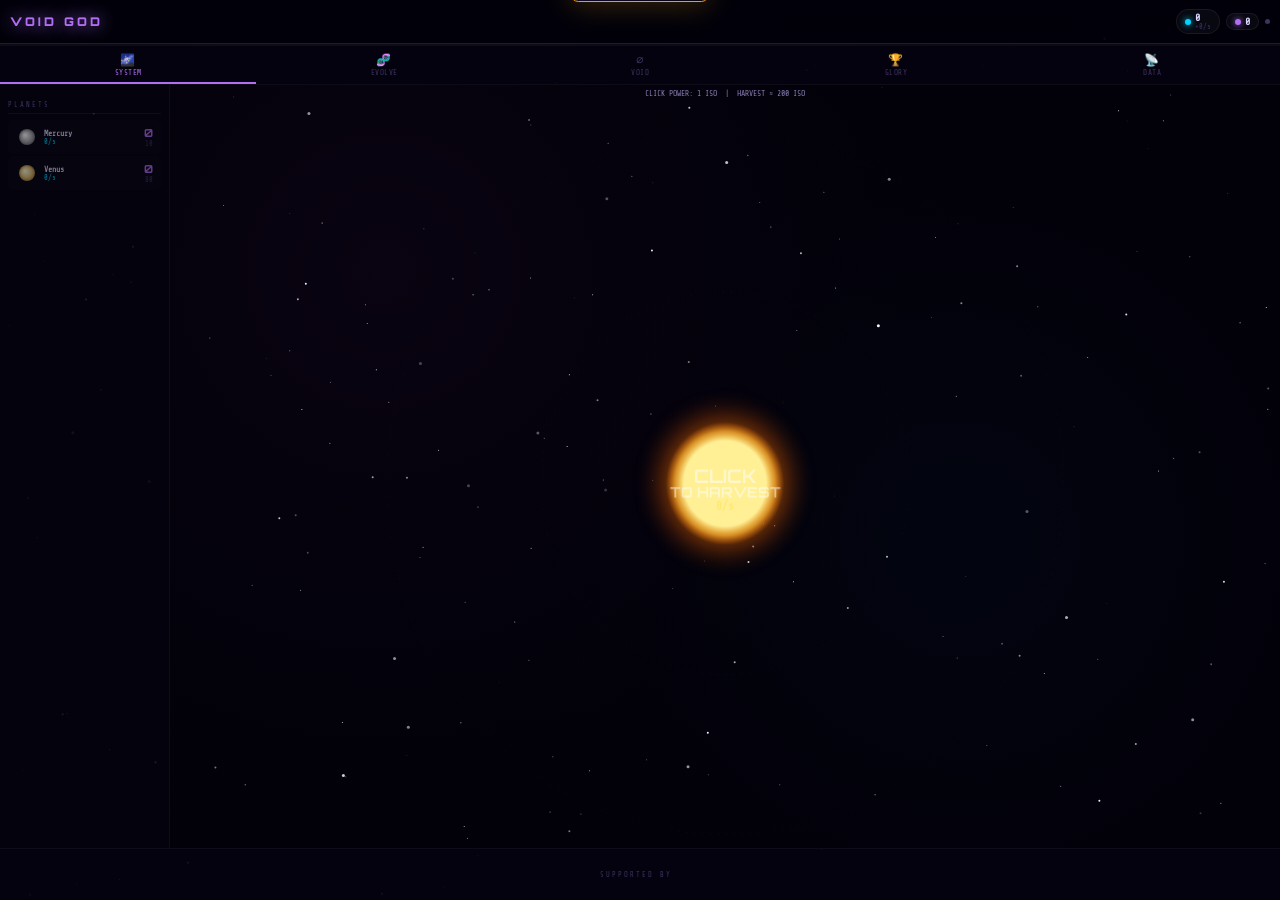
==== commit 47a17f48: "Rename void-god-solar.html to index.html" ====
--- a/index.html
+++ b/index.html
@@ -3,332 +3,297 @@
 <head>
 <meta charset="UTF-8">
 <meta name="viewport" content="width=device-width,initial-scale=1,maximum-scale=1,user-scalable=no">
-<title>VOID GOD ∅ IMMORTAL</title>
-<link href="https://fonts.googleapis.com/css2?family=Oxanium:wght@300;400;600;800&family=Share+Tech+Mono&display=swap" rel="stylesheet">
+<title>VOID GOD ∅ SOLAR DOMINION</title>
+<link href="https://fonts.googleapis.com/css2?family=Orbitron:wght@400;700;900&family=Share+Tech+Mono&display=swap" rel="stylesheet">
 <style>
 :root{
-  --bg:#04020d;--c1:#0a0718;--c2:#130e28;--c3:#1c1540;
-  --acc:#a855f7;--acc2:#7c3aed;--gold:#f59e0b;--cyan:#06b6d4;
-  --red:#ef4444;--green:#22c55e;--pink:#ec4899;--orange:#f97316;
-  --txt:#e2d9f3;--txt2:#9d8ec7;--txt3:#4a3d6e;
-  --glow:rgba(168,85,247,.5);
+  --bg:#02010a;--c1:#08051a;--c2:#0f0a28;
+  --acc:#b06ef3;--acc2:#7c3aed;--gold:#f59e0b;--cyan:#00d4ff;
+  --red:#ff4757;--green:#2ed573;--pink:#ff6b9d;--orange:#ff9f43;
+  --txt:#ddd6fe;--txt2:#8b7db5;--txt3:#3d3260;
 }
 *{box-sizing:border-box;margin:0;padding:0;-webkit-tap-highlight-color:transparent;}
-html,body{height:100%;overflow:hidden;}
-body{background:var(--bg);color:var(--txt);font-family:'Share Tech Mono',monospace;position:relative;overflow:hidden;user-select:none;}
-
-/* STARS */
-#stars{position:fixed;inset:0;pointer-events:none;z-index:0;}
-.star{position:absolute;background:#fff;border-radius:50%;animation:twinkle linear infinite;}
-@keyframes twinkle{0%,100%{opacity:.05;}50%{opacity:1;}}
-
-/* NEBULA BG */
-#nebula{position:fixed;inset:0;pointer-events:none;z-index:0;
-  background:radial-gradient(ellipse 70% 50% at 20% 30%,rgba(168,85,247,.06) 0%,transparent 60%),
-             radial-gradient(ellipse 50% 60% at 80% 70%,rgba(6,182,212,.04) 0%,transparent 60%),
-             radial-gradient(ellipse 40% 40% at 50% 10%,rgba(245,158,11,.03) 0%,transparent 50%);}
-
-/* LAYOUT */
+html,body{height:100%;overflow:hidden;background:var(--bg);}
+body{color:var(--txt);font-family:'Share Tech Mono',monospace;position:relative;}
+
+/* ── SPACE BG ── */
+#space-canvas{position:fixed;inset:0;z-index:0;pointer-events:none;}
+
+/* ── LAYOUT ── */
 #app{display:flex;flex-direction:column;height:100vh;position:relative;z-index:1;}
 
-/* TOPBAR */
+/* ── TOPBAR ── */
 #topbar{
-  background:rgba(4,2,13,.92);backdrop-filter:blur(20px);
-  border-bottom:1px solid rgba(168,85,247,.18);
-  padding:6px 12px;flex-shrink:0;
-  display:flex;align-items:center;gap:10px;min-height:48px;
-}
-#tb-title{font-family:'Oxanium',sans-serif;font-weight:800;font-size:13px;letter-spacing:4px;color:var(--acc);text-shadow:0 0 20px var(--glow);white-space:nowrap;}
-#tb-res{display:flex;gap:8px;flex:1;justify-content:flex-end;align-items:center;flex-wrap:wrap;}
-.rchip{display:flex;align-items:center;gap:5px;background:rgba(255,255,255,.03);border:1px solid rgba(255,255,255,.07);border-radius:20px;padding:3px 9px;}
-.rdot{width:7px;height:7px;border-radius:50%;flex-shrink:0;}
-.rdot-iso{background:var(--cyan);box-shadow:0 0 8px var(--cyan);}
-.rdot-void{background:var(--acc);box-shadow:0 0 8px var(--acc);}
-.rdot-crit{background:var(--gold);box-shadow:0 0 8px var(--gold);}
-.rval{font-size:11px;font-weight:600;}
-.rrate{font-size:8px;color:var(--txt3);}
-#save-dot{width:6px;height:6px;border-radius:50%;background:var(--txt3);transition:.3s;flex-shrink:0;}
-#save-dot.on{background:var(--green);box-shadow:0 0 8px var(--green);}
-
-/* COMBO BAR */
-#combo-bar{height:2px;background:rgba(255,255,255,.04);position:relative;flex-shrink:0;}
-#combo-fill{height:100%;background:linear-gradient(90deg,var(--acc2),var(--acc),var(--gold));width:0%;transition:width .1s;box-shadow:0 0 6px var(--acc);}
-#combo-label{position:absolute;right:8px;top:-14px;font-size:8px;color:var(--gold);letter-spacing:1px;opacity:0;transition:.3s;}
-#combo-label.on{opacity:1;}
-
-/* NAV */
-#nav{display:flex;background:rgba(8,5,18,.92);border-bottom:1px solid rgba(255,255,255,.05);flex-shrink:0;}
-.ntab{flex:1;padding:8px 2px 6px;border:none;background:none;color:var(--txt3);cursor:pointer;font-family:'Share Tech Mono',monospace;font-size:8px;letter-spacing:.5px;text-transform:uppercase;border-bottom:2px solid transparent;transition:.2s;display:flex;flex-direction:column;align-items:center;gap:1px;position:relative;}
-.ntab .ni{font-size:13px;}
-.ntab:hover{color:var(--txt2);}
+  background:rgba(2,1,10,.9);backdrop-filter:blur(16px);
+  border-bottom:1px solid rgba(176,110,243,.2);
+  padding:0 10px;height:44px;flex-shrink:0;
+  display:flex;align-items:center;gap:8px;
+}
+#tb-logo{font-family:'Orbitron',sans-serif;font-weight:900;font-size:12px;letter-spacing:3px;color:var(--acc);text-shadow:0 0 16px var(--acc);white-space:nowrap;}
+#tb-res{display:flex;gap:6px;flex:1;justify-content:flex-end;align-items:center;}
+.rchip{display:flex;align-items:center;gap:4px;background:rgba(255,255,255,.03);border:1px solid rgba(255,255,255,.07);border-radius:16px;padding:2px 8px;}
+.rdot{width:6px;height:6px;border-radius:50%;flex-shrink:0;}
+.ri{background:var(--cyan);box-shadow:0 0 6px var(--cyan);}
+.rv{background:var(--acc);box-shadow:0 0 6px var(--acc);}
+.rg{background:var(--gold);box-shadow:0 0 6px var(--gold);}
+.rval{font-size:10px;font-weight:700;}
+.rrate{font-size:7px;color:var(--txt3);}
+#sdot{width:5px;height:5px;border-radius:50%;background:var(--txt3);transition:.3s;}
+#sdot.on{background:var(--green);box-shadow:0 0 8px var(--green);}
+
+/* COMBO */
+#combo-strip{height:2px;background:rgba(255,255,255,.04);flex-shrink:0;position:relative;}
+#combo-fill{height:100%;background:linear-gradient(90deg,var(--acc2),var(--acc),var(--gold));width:0%;transition:width .15s;}
+#combo-badge{position:absolute;right:8px;top:-16px;font-size:7px;color:var(--gold);opacity:0;transition:.2s;letter-spacing:2px;pointer-events:none;}
+#combo-badge.on{opacity:1;}
+
+/* ── NAV ── */
+#nav{display:flex;background:rgba(5,3,15,.9);border-bottom:1px solid rgba(255,255,255,.04);flex-shrink:0;}
+.ntab{flex:1;padding:7px 2px 5px;border:none;background:none;color:var(--txt3);cursor:pointer;font-family:'Share Tech Mono',monospace;font-size:7.5px;letter-spacing:.5px;text-transform:uppercase;border-bottom:2px solid transparent;transition:.2s;display:flex;flex-direction:column;align-items:center;gap:1px;position:relative;}
+.ntab .ni{font-size:12px;}
 .ntab.on{color:var(--acc);border-bottom-color:var(--acc);}
-.nbadge{position:absolute;top:4px;right:10px;background:var(--red);color:#fff;font-size:6px;border-radius:6px;padding:1px 3px;display:none;animation:badgePulse 1s ease infinite alternate;}
+.nbadge{position:absolute;top:3px;right:8px;background:var(--red);color:#fff;font-size:6px;border-radius:5px;padding:0 3px;display:none;animation:badgePop 1s ease infinite alternate;}
 .nbadge.on{display:block;}
-@keyframes badgePulse{from{transform:scale(1);}to{transform:scale(1.2);box-shadow:0 0 6px var(--red);}}
-
-/* MAIN */
-#main{flex:1;overflow:hidden;display:flex;}
-.screen{display:none;width:100%;height:100%;overflow-y:auto;padding-bottom:20px;}
+@keyframes badgePop{to{transform:scale(1.2);box-shadow:0 0 5px var(--red);}}
+
+/* ── MAIN ── */
+#main{flex:1;overflow:hidden;display:flex;position:relative;}
+.screen{display:none;width:100%;height:100%;overflow-y:auto;padding-bottom:10px;}
 .screen.on{display:block;}
-.flex-screen{display:none!important;}
-.flex-screen.on{display:flex!important;}
-
-/* ═══════════════ WORLD ═══════════════ */
-#screen-world{flex-direction:row!important;overflow:hidden!important;padding-bottom:0!important;}
-#world-left{width:185px;flex-shrink:0;background:rgba(8,5,18,.85);border-right:1px solid rgba(255,255,255,.05);overflow-y:auto;padding:8px;}
-#world-right{flex:1;overflow-y:auto;padding:10px 8px;display:flex;flex-direction:column;align-items:center;gap:10px;}
-
-/* PLANET */
-#planet-wrap{position:relative;width:160px;height:160px;flex-shrink:0;cursor:pointer;}
-#planet-canvas{border-radius:50%;display:block;position:relative;z-index:2;transition:transform .08s;}
-#planet-canvas:active{transform:scale(.93);}
-#planet-glow{position:absolute;inset:-12px;border-radius:50%;z-index:1;pointer-events:none;transition:.5s;}
-#orbit-layer{position:absolute;inset:0;z-index:3;pointer-events:none;}
-.orbit-ring{position:absolute;border-radius:50%;border:1px dashed rgba(255,255,255,.1);animation:spinOrbit linear infinite;}
-@keyframes spinOrbit{to{transform:rotate(360deg);}}
-.orb-sat{position:absolute;border-radius:50%;transform:translate(-50%,-50%);}
-
-/* CLICK FEEDBACK */
-#click-power-display{font-family:'Oxanium',sans-serif;font-size:10px;color:var(--gold);text-align:center;min-height:14px;letter-spacing:1px;}
-
-/* PLANET INFO */
-#planet-name{font-family:'Oxanium',sans-serif;font-weight:800;font-size:16px;letter-spacing:2px;text-align:center;cursor:pointer;transition:.3s;}
-#env-tag{font-size:8px;letter-spacing:2px;color:var(--txt3);text-align:center;margin-top:1px;}
-
-/* DAY RING BUTTON */
-#day-btn-wrap{position:relative;width:100px;height:100px;cursor:pointer;flex-shrink:0;}
-#day-svg{position:absolute;inset:0;width:100%;height:100%;pointer-events:none;}
-#day-btn-inner{position:absolute;inset:8px;border-radius:50%;background:radial-gradient(circle at 40% 35%,#1e1640,#0a0718);border:1px solid rgba(168,85,247,.3);display:flex;flex-direction:column;align-items:center;justify-content:center;cursor:pointer;transition:.1s;}
-#day-btn-inner:active{transform:scale(.93);}
-#day-num{font-family:'Oxanium',sans-serif;font-size:20px;font-weight:800;color:var(--acc);line-height:1;}
-#day-of{font-size:8px;color:var(--txt3);}
-#auto-tag{font-size:7px;color:var(--cyan);letter-spacing:1px;margin-top:1px;}
-
-/* GRID */
-#grid-outer{width:100%;max-width:240px;}
-#grid{display:grid;grid-template-columns:repeat(10,1fr);gap:1px;background:rgba(255,255,255,.02);border:1px solid rgba(168,85,247,.1);border-radius:5px;padding:2px;}
-.tile{height:21px;border-radius:2px;transition:.5s;background:rgba(255,255,255,.02);}
-.t-rock{background:linear-gradient(135deg,#3b2f4a,#2d2040);}
-.t-lava{background:linear-gradient(135deg,#7f1d1d,#c2410c);}
-.t-ocean{background:linear-gradient(135deg,#1e3a5f,#0369a1);}
-.t-grass{background:linear-gradient(135deg,#14532d,#15803d);}
-.t-forest{background:linear-gradient(135deg,#064e3b,#065f46);}
-.t-city{background:linear-gradient(135deg,#1e1b4b,#3730a3);box-shadow:inset 0 0 5px rgba(129,140,248,.3);}
-.t-mega{background:linear-gradient(135deg,#312e81,#4338ca);box-shadow:inset 0 0 8px rgba(192,132,252,.4);}
-.t-void-active{background:radial-gradient(circle,rgba(168,85,247,.7),rgba(30,5,70,.8));box-shadow:0 0 8px rgba(168,85,247,.5);}
-.t-ghost{background:radial-gradient(circle,rgba(168,85,247,.85),rgba(168,85,247,.1));cursor:pointer;animation:ghostBeat .7s ease infinite alternate;z-index:5;position:relative;}
-@keyframes ghostBeat{from{box-shadow:0 0 4px var(--acc);transform:scale(.82);}to{box-shadow:0 0 18px var(--acc),0 0 30px rgba(168,85,247,.4);transform:scale(1.12);}}
-.t-nova{background:radial-gradient(circle,rgba(245,158,11,.9),rgba(245,158,11,.1));cursor:pointer;animation:novaBeat .5s ease infinite alternate;z-index:5;}
-@keyframes novaBeat{from{box-shadow:0 0 6px var(--gold);}to{box-shadow:0 0 20px var(--gold),0 0 40px rgba(245,158,11,.4);transform:scale(1.15);}}
-.t-crit{background:radial-gradient(circle,rgba(239,68,68,.9),rgba(239,68,68,.1));cursor:pointer;animation:critBeat .3s ease infinite alternate;z-index:5;}
-@keyframes critBeat{from{transform:scale(.9);}to{transform:scale(1.18);box-shadow:0 0 20px var(--red);}}
-
-/* HARVEST EST */
-#harvest-est-wrap{font-size:8px;color:var(--txt3);text-align:center;}
-#hest{color:var(--gold);font-size:10px;}
-
-/* GENERATORS */
-.gen-title{font-size:7px;letter-spacing:2px;color:var(--txt3);margin-bottom:6px;padding-bottom:4px;border-bottom:1px solid rgba(255,255,255,.05);}
-.gen{display:flex;align-items:center;gap:5px;padding:5px 7px;margin-bottom:2px;border-radius:4px;border:1px solid transparent;cursor:pointer;transition:.15s;background:rgba(255,255,255,.02);}
-.gen:hover{background:rgba(168,85,247,.07);border-color:rgba(168,85,247,.15);}
-.gen.cant{opacity:.55;}
-.gen.cant:hover{background:rgba(255,255,255,.02);border-color:transparent;}
-.gen.new-unlock{animation:genUnlock .6s ease;border-color:rgba(34,197,94,.4)!important;background:rgba(34,197,94,.05)!important;}
-@keyframes genUnlock{0%,100%{transform:scale(1);}50%{transform:scale(1.04);box-shadow:0 0 15px rgba(34,197,94,.3);}}
-.gen-icon{font-size:15px;flex-shrink:0;}
-.gen-info{flex:1;min-width:0;}
-.gen-name{font-size:8px;font-weight:600;white-space:nowrap;overflow:hidden;text-overflow:ellipsis;}
-.gen-rate{font-size:7px;color:var(--cyan);}
-.gen-right{text-align:right;flex-shrink:0;}
-.gen-count{font-size:12px;font-family:'Oxanium',sans-serif;font-weight:800;color:var(--acc);}
-.gen-cost{font-size:7px;color:var(--gold);}
-.gen.cant .gen-cost{color:var(--txt3);}
-/* Milestones on gens: glow at 10/25/50/100/200 */
-.gen.milestone-glow{box-shadow:0 0 12px rgba(245,158,11,.3);}
-
-/* UPGRADE QUEUE (grid top of left panel) */
-#upgrade-queue{margin-bottom:8px;}
-.uq-title{font-size:7px;letter-spacing:2px;color:var(--txt3);margin-bottom:5px;}
-.uq-item{display:flex;align-items:center;gap:5px;padding:4px 7px;margin-bottom:2px;border-radius:4px;background:rgba(245,158,11,.06);border:1px solid rgba(245,158,11,.2);cursor:pointer;font-size:8px;transition:.15s;}
-.uq-item:hover{background:rgba(245,158,11,.12);}
-.uq-icon{font-size:12px;}
-.uq-pct{font-size:7px;color:var(--gold);margin-left:auto;white-space:nowrap;}
-.uq-pct-bar{height:2px;background:rgba(245,158,11,.15);border-radius:1px;margin-top:2px;}
-.uq-pct-fill{height:100%;background:var(--gold);border-radius:1px;transition:.3s;}
-
-/* ═══════════════ SKILLS ═══════════════ */
+.fscreen{display:none!important;}
+.fscreen.on{display:flex!important;}
+
+/* ═══════════════════════════════════════════
+   SOLAR SYSTEM SCREEN
+═══════════════════════════════════════════ */
+#screen-solar{flex-direction:column;overflow:hidden!important;padding:0!important;}
+#solar-main{flex:1;display:flex;overflow:hidden;}
+
+/* LEFT: planet list */
+#planet-list-panel{
+  width:170px;flex-shrink:0;
+  background:rgba(5,3,15,.85);
+  border-right:1px solid rgba(255,255,255,.04);
+  overflow-y:auto;padding:8px;
+}
+.plist-title{font-size:7px;letter-spacing:2px;color:var(--txt3);margin-bottom:6px;padding-bottom:4px;border-bottom:1px solid rgba(255,255,255,.04);}
+.planet-row{
+  display:flex;align-items:center;gap:6px;padding:5px 7px;
+  margin-bottom:2px;border-radius:5px;border:1px solid transparent;
+  cursor:pointer;transition:.15s;background:rgba(255,255,255,.02);
+}
+.planet-row:hover,.planet-row.active{background:rgba(176,110,243,.08);border-color:rgba(176,110,243,.2);}
+.pr-icon{width:22px;height:22px;border-radius:50%;flex-shrink:0;}
+.pr-info{flex:1;min-width:0;}
+.pr-name{font-size:8px;font-weight:700;white-space:nowrap;overflow:hidden;text-overflow:ellipsis;}
+.pr-rate{font-size:7px;color:var(--cyan);}
+.pr-right{text-align:right;flex-shrink:0;}
+.pr-count{font-size:11px;font-family:'Orbitron',sans-serif;font-weight:700;color:var(--acc);}
+.pr-cost{font-size:7px;color:var(--gold);}
+.planet-row.cant .pr-cost{color:var(--txt3);}
+.planet-row.cant{opacity:.55;}
+.milestone-glow{animation:milGlow 1s ease infinite alternate;}
+@keyframes milGlow{from{box-shadow:none;}to{box-shadow:0 0 10px rgba(245,158,11,.4);}}
+
+/* NEXT-UP QUEUE */
+#next-up{margin-bottom:8px;}
+.nu-title{font-size:7px;letter-spacing:2px;color:var(--txt3);margin-bottom:5px;}
+.nu-item{display:flex;align-items:center;gap:5px;padding:4px 7px;margin-bottom:2px;border-radius:4px;background:rgba(245,158,11,.06);border:1px solid rgba(245,158,11,.18);cursor:pointer;font-size:7px;transition:.15s;}
+.nu-item:hover{background:rgba(245,158,11,.14);}
+.nu-icon{font-size:11px;}
+.nu-pct{font-size:7px;color:var(--gold);margin-left:auto;}
+.nu-bar{height:2px;background:rgba(245,158,11,.12);border-radius:1px;margin-top:1px;}
+.nu-bar-fill{height:100%;background:var(--gold);border-radius:1px;transition:.4s;}
+
+/* CENTER: Solar system canvas */
+#solar-center{flex:1;position:relative;overflow:hidden;}
+#solar-canvas{width:100%;height:100%;cursor:crosshair;}
+#selected-planet-info{
+  position:absolute;bottom:8px;left:50%;transform:translateX(-50%);
+  background:rgba(2,1,10,.92);border:1px solid rgba(176,110,243,.3);
+  border-radius:8px;padding:8px 14px;text-align:center;pointer-events:none;
+  display:none;white-space:nowrap;backdrop-filter:blur(8px);
+}
+#spi-name{font-family:'Orbitron',sans-serif;font-size:11px;font-weight:700;color:var(--acc);}
+#spi-ips{font-size:9px;color:var(--cyan);margin-top:1px;}
+#spi-hint{font-size:8px;color:var(--txt3);margin-top:1px;}
+#click-power-row{font-size:8px;color:var(--txt2);text-align:center;padding:4px 0;}
+
+/* AD SLOT */
+#ad-slot{
+  flex-shrink:0;background:rgba(5,3,15,.9);
+  border-top:1px solid rgba(255,255,255,.04);
+  display:flex;align-items:center;justify-content:center;
+  min-height:52px;padding:4px;overflow:hidden;
+}
+#ad-label{font-size:7px;color:var(--txt3);letter-spacing:2px;margin-right:8px;white-space:nowrap;}
+
+/* ═══════════════════════════════════════════
+   SKILLS SCREEN (side panel layout)
+═══════════════════════════════════════════ */
 #screen-skills{padding:0;}
 #skill-layout{display:flex;height:100%;}
-#skill-cats{width:100px;flex-shrink:0;background:rgba(8,5,18,.9);border-right:1px solid rgba(255,255,255,.04);overflow-y:auto;}
-.scat-btn{display:block;width:100%;padding:10px 8px;background:none;border:none;color:var(--txt3);cursor:pointer;font-family:'Share Tech Mono',monospace;font-size:8px;letter-spacing:.5px;text-align:left;border-right:2px solid transparent;transition:.15s;position:relative;}
+#skill-cats{width:90px;flex-shrink:0;background:rgba(5,3,15,.9);border-right:1px solid rgba(255,255,255,.04);overflow-y:auto;}
+.scat-btn{display:block;width:100%;padding:9px 6px;background:none;border:none;color:var(--txt3);cursor:pointer;font-family:'Share Tech Mono',monospace;font-size:7.5px;letter-spacing:.5px;text-align:left;border-right:2px solid transparent;transition:.15s;}
 .scat-btn:hover{color:var(--txt2);background:rgba(255,255,255,.02);}
-.scat-btn.on{color:var(--acc);border-right-color:var(--acc);background:rgba(168,85,247,.07);}
-.scat-icon{font-size:15px;display:block;margin-bottom:2px;}
-.scat-badge{font-size:6px;display:block;margin-top:1px;}
-.scat-avail{font-size:6px;color:var(--green);display:block;animation:badgePulse 1s infinite alternate;}
-
-#skill-panel{flex:1;overflow-y:auto;padding:12px;}
-
-/* SKILL NODES */
-.skill-row{display:flex;gap:6px;margin-bottom:6px;flex-wrap:wrap;align-items:flex-start;}
-.skill-connector{width:6px;height:2px;background:rgba(168,85,247,.25);align-self:center;flex-shrink:0;margin-top:-8px;}
+.scat-btn.on{color:var(--acc);border-right-color:var(--acc);background:rgba(176,110,243,.07);}
+.scat-icon{font-size:14px;display:block;margin-bottom:2px;}
+.scat-owned{font-size:6px;color:var(--txt3);display:block;}
+.scat-avail{font-size:6px;color:var(--green);display:block;animation:badgePop 1s infinite alternate;}
+
+#skill-panel{flex:1;overflow-y:auto;padding:10px;}
+#skill-info-panel{width:0;overflow:hidden;background:rgba(5,3,15,.95);border-left:1px solid rgba(255,255,255,.04);transition:width .2s;flex-shrink:0;}
+#skill-info-panel.open{width:160px;}
+#sip-inner{width:160px;padding:10px;height:100%;overflow-y:auto;}
+
+.skill-row{display:flex;gap:5px;margin-bottom:5px;flex-wrap:wrap;align-items:flex-start;}
+.skill-conn{width:5px;height:2px;background:rgba(176,110,243,.2);align-self:center;flex-shrink:0;margin-top:-8px;}
 .snode{
-  width:74px;height:74px;border-radius:8px;
-  border:2px solid rgba(255,255,255,.08);
-  background:rgba(10,7,22,.9);
+  width:70px;height:70px;border-radius:7px;
+  border:2px solid rgba(255,255,255,.07);background:rgba(8,5,24,.9);
   display:flex;flex-direction:column;align-items:center;justify-content:center;
-  cursor:pointer;transition:.15s;position:relative;flex-shrink:0;overflow:hidden;
-  padding:2px;
-}
-.snode::after{content:'';position:absolute;inset:0;border-radius:7px;background:radial-gradient(circle at 30% 30%,rgba(255,255,255,.04),transparent);pointer-events:none;}
-.snode.can-buy{border-color:rgba(168,85,247,.5);cursor:pointer;animation:nodeReady 2s ease infinite alternate;}
-@keyframes nodeReady{from{box-shadow:0 0 0 0 transparent;}to{box-shadow:0 0 12px rgba(168,85,247,.35);}}
-.snode.can-buy:hover{transform:scale(1.07);border-color:var(--acc);box-shadow:0 0 20px rgba(168,85,247,.5);}
-.snode.bought{border-color:var(--acc);background:linear-gradient(135deg,rgba(124,58,237,.25),rgba(168,85,247,.08));box-shadow:0 0 10px rgba(168,85,247,.15);}
-.snode.bought::before{content:'✓';position:absolute;top:2px;right:5px;font-size:7px;color:var(--green);}
-.snode.locked{opacity:.22;cursor:default;filter:grayscale(.7);}
+  cursor:pointer;transition:.15s;position:relative;flex-shrink:0;overflow:hidden;padding:2px;
+}
+.snode.can{border-color:rgba(176,110,243,.5);animation:nodeGlow 2s ease infinite alternate;}
+@keyframes nodeGlow{to{box-shadow:0 0 14px rgba(176,110,243,.4);}}
+.snode.can:hover{transform:scale(1.07);border-color:var(--acc);}
+.snode.bought{border-color:var(--acc);background:linear-gradient(135deg,rgba(124,58,237,.22),rgba(176,110,243,.06));}
+.snode.bought::before{content:'✓';position:absolute;top:1px;right:4px;font-size:7px;color:var(--green);}
+.snode.locked{opacity:.2;cursor:default;filter:grayscale(.8);}
 .snode.legendary{border-color:rgba(245,158,11,.4)!important;}
-.snode.legendary.can-buy{animation:legendReady 1.5s ease infinite alternate;}
-@keyframes legendReady{from{box-shadow:0 0 8px rgba(245,158,11,.3);}to{box-shadow:0 0 25px rgba(245,158,11,.6),0 0 50px rgba(245,158,11,.2);}}
-.snode.legendary.bought{border-color:var(--gold)!important;box-shadow:0 0 15px rgba(245,158,11,.25)!important;}
-.snode-icon{font-size:22px;line-height:1;}
-.snode-name{font-size:7px;text-align:center;color:var(--txt2);line-height:1.2;padding:0 2px;margin-top:1px;}
-.snode-cost{font-size:7px;margin-top:1px;}
-.snode-eff{position:absolute;bottom:2px;left:0;right:0;text-align:center;font-size:6px;color:var(--green);line-height:1.1;padding:0 2px;}
-
-/* SKILL INFO PANEL (right side detail) */
-#skill-info{
-  width:0;overflow:hidden;background:rgba(8,5,18,.95);border-left:1px solid rgba(255,255,255,.05);
-  transition:width .25s;flex-shrink:0;
-}
-#skill-info.open{width:170px;}
-#skill-info-inner{width:170px;padding:12px;overflow-y:auto;height:100%;}
-.si-icon{font-size:32px;text-align:center;display:block;margin-bottom:6px;}
-.si-name{font-family:'Oxanium',sans-serif;font-weight:800;font-size:12px;color:var(--acc);margin-bottom:4px;}
-.si-desc{font-size:8px;color:var(--txt2);line-height:1.5;margin-bottom:8px;}
-.si-stat{display:flex;justify-content:space-between;padding:4px 0;border-bottom:1px solid rgba(255,255,255,.04);font-size:8px;}
-.si-stat-l{color:var(--txt3);}
-.si-stat-r{color:var(--txt);}
-.si-stat-r.good{color:var(--green);}
-.si-stat-r.gold{color:var(--gold);}
-.si-stat-r.bad{color:var(--red);}
-.si-buy-btn{width:100%;margin-top:10px;padding:9px;border-radius:6px;border:1px solid var(--acc);background:rgba(168,85,247,.12);color:var(--acc);font-family:'Share Tech Mono',monospace;font-size:9px;cursor:pointer;transition:.2s;letter-spacing:1px;}
-.si-buy-btn:hover:not(:disabled){background:rgba(168,85,247,.25);box-shadow:0 0 15px rgba(168,85,247,.3);}
-.si-buy-btn:disabled{opacity:.25;cursor:default;}
-.si-prereq{font-size:7px;color:var(--red);margin-top:6px;line-height:1.4;}
-
-/* ═══════════════ VOID ═══════════════ */
+.snode.legendary.can{animation:legGlow 1.5s ease infinite alternate;}
+@keyframes legGlow{to{box-shadow:0 0 22px rgba(245,158,11,.5),0 0 45px rgba(245,158,11,.15);}}
+.snode.legendary.bought{border-color:var(--gold)!important;box-shadow:0 0 12px rgba(245,158,11,.2);}
+.snode-icon{font-size:20px;}
+.snode-name{font-size:6.5px;text-align:center;color:var(--txt2);line-height:1.2;padding:0 2px;margin-top:1px;}
+.snode-cost{font-size:6.5px;margin-top:1px;}
+.snode-eff{position:absolute;bottom:1px;left:0;right:0;text-align:center;font-size:5.5px;color:var(--green);padding:0 2px;}
+.tier-div{height:1px;background:rgba(255,255,255,.05);margin:6px 0;}
+
+/* SIP */
+.sip-icon{font-size:28px;text-align:center;display:block;margin-bottom:5px;}
+.sip-name{font-family:'Orbitron',sans-serif;font-size:10px;font-weight:700;color:var(--acc);margin-bottom:3px;}
+.sip-desc{font-size:7.5px;color:var(--txt2);line-height:1.5;margin-bottom:7px;}
+.sip-row{display:flex;justify-content:space-between;padding:3px 0;border-bottom:1px solid rgba(255,255,255,.04);font-size:7.5px;}
+.sip-l{color:var(--txt3);}
+.sip-good{color:var(--green);}
+.sip-gold{color:var(--gold);}
+.sip-bad{color:var(--red);}
+.sip-btn{width:100%;margin-top:9px;padding:8px;border-radius:5px;border:1px solid var(--acc);background:rgba(176,110,243,.1);color:var(--acc);font-family:'Share Tech Mono',monospace;font-size:8px;cursor:pointer;transition:.15s;letter-spacing:1px;}
+.sip-btn:hover:not(:disabled){background:rgba(176,110,243,.22);}
+.sip-btn:disabled{opacity:.2;cursor:default;}
+.sip-prereq{font-size:7px;color:var(--red);margin-top:5px;line-height:1.4;}
+
+/* ═══════════════════════════════════════════
+   VOID SCREEN
+═══════════════════════════════════════════ */
 #screen-void{padding:10px;}
-.void-hero{background:linear-gradient(135deg,rgba(25,12,55,.9),rgba(10,7,22,.9));border:1px solid rgba(168,85,247,.35);border-radius:10px;padding:14px;margin-bottom:12px;text-align:center;box-shadow:0 0 40px rgba(168,85,247,.08);}
-.vh-title{font-family:'Oxanium',sans-serif;font-weight:800;font-size:15px;letter-spacing:3px;color:var(--acc);margin-bottom:10px;}
-.vh-stats{display:grid;grid-template-columns:repeat(3,1fr);gap:6px;margin-bottom:12px;}
-.vs{background:rgba(0,0,0,.3);border-radius:5px;padding:7px;}
-.vs-n{font-size:7px;color:var(--txt3);letter-spacing:1px;}
-.vs-v{font-size:16px;font-family:'Oxanium',sans-serif;font-weight:800;color:var(--txt);margin-top:1px;}
-.prestige-btn{width:100%;padding:13px;border-radius:7px;border:2px solid var(--acc);background:linear-gradient(135deg,rgba(168,85,247,.18),rgba(124,58,237,.08));color:var(--acc);font-family:'Oxanium',sans-serif;font-size:12px;letter-spacing:2px;cursor:pointer;font-weight:800;transition:.2s;}
-.prestige-btn:hover:not(:disabled){background:linear-gradient(135deg,rgba(168,85,247,.3),rgba(124,58,237,.2));box-shadow:0 0 20px rgba(168,85,247,.4);}
+.void-hero{background:linear-gradient(135deg,rgba(20,10,50,.9),rgba(5,3,15,.9));border:1px solid rgba(176,110,243,.3);border-radius:10px;padding:14px;margin-bottom:10px;text-align:center;max-width:400px;margin-left:auto;margin-right:auto;}
+.vh-title{font-family:'Orbitron',sans-serif;font-weight:900;font-size:14px;letter-spacing:3px;color:var(--acc);margin-bottom:8px;}
+.vh-grid{display:grid;grid-template-columns:repeat(3,1fr);gap:5px;margin-bottom:10px;}
+.vh-stat{background:rgba(0,0,0,.3);border-radius:5px;padding:6px;}
+.vh-stat-n{font-size:7px;color:var(--txt3);letter-spacing:1px;}
+.vh-stat-v{font-size:15px;font-family:'Orbitron',sans-serif;font-weight:700;color:var(--txt);margin-top:1px;}
+.prestige-btn{width:100%;padding:12px;border-radius:7px;border:2px solid var(--acc);background:linear-gradient(135deg,rgba(176,110,243,.18),rgba(124,58,237,.08));color:var(--acc);font-family:'Orbitron',sans-serif;font-size:11px;letter-spacing:2px;cursor:pointer;font-weight:700;transition:.2s;}
+.prestige-btn:hover:not(:disabled){background:linear-gradient(135deg,rgba(176,110,243,.3),rgba(124,58,237,.18));box-shadow:0 0 20px rgba(176,110,243,.4);}
 .prestige-btn:disabled{opacity:.25;cursor:default;}
-.vupg-title{font-size:7px;letter-spacing:3px;color:var(--txt3);margin:10px 0 7px;}
-.vu{display:flex;align-items:center;gap:8px;padding:9px 10px;margin-bottom:7px;background:rgba(10,7,22,.8);border:1px solid rgba(168,85,247,.12);border-radius:7px;transition:.15s;}
-.vu:hover{border-color:rgba(168,85,247,.3);}
-.vu.vowned{border-color:rgba(245,158,11,.25);background:rgba(245,158,11,.04);}
-.vu-icon{font-size:20px;flex-shrink:0;}
+.vupg-title{font-size:7px;letter-spacing:3px;color:var(--txt3);margin:9px 0 6px;max-width:400px;margin-left:auto;margin-right:auto;}
+.vu{display:flex;align-items:center;gap:8px;padding:8px 10px;margin-bottom:6px;background:rgba(8,5,24,.8);border:1px solid rgba(176,110,243,.1);border-radius:7px;transition:.15s;max-width:400px;margin-left:auto;margin-right:auto;}
+.vu:hover{border-color:rgba(176,110,243,.25);}
+.vu.vowned{border-color:rgba(245,158,11,.22);background:rgba(245,158,11,.03);}
+.vu-icon{font-size:18px;flex-shrink:0;}
 .vu-body{flex:1;}
-.vu-name{font-size:10px;font-weight:600;margin-bottom:1px;}
-.vu-desc{font-size:8px;color:var(--txt3);line-height:1.4;}
-.vu-btn{background:rgba(168,85,247,.12);border:1px solid rgba(168,85,247,.35);color:var(--acc);font-family:'Share Tech Mono',monospace;font-size:9px;padding:5px 10px;border-radius:4px;cursor:pointer;white-space:nowrap;flex-shrink:0;transition:.15s;}
-.vu-btn:hover:not(:disabled){background:rgba(168,85,247,.25);}
+.vu-name{font-size:9px;font-weight:600;margin-bottom:1px;}
+.vu-desc{font-size:7.5px;color:var(--txt3);line-height:1.4;}
+.vu-btn{background:rgba(176,110,243,.1);border:1px solid rgba(176,110,243,.35);color:var(--acc);font-family:'Share Tech Mono',monospace;font-size:8px;padding:5px 10px;border-radius:4px;cursor:pointer;flex-shrink:0;transition:.15s;}
+.vu-btn:hover:not(:disabled){background:rgba(176,110,243,.22);}
 .vu-btn:disabled{opacity:.15;cursor:default;}
 .vu-btn.owned{color:var(--gold);border-color:var(--gold);background:rgba(245,158,11,.08);}
 
-/* ═══════════════ ACHIEVEMENTS ═══════════════ */
+/* ═══════════════════════════════════════════
+   ACHIEVEMENTS
+═══════════════════════════════════════════ */
 #screen-achieve{padding:10px;}
 .ach-wrap{max-width:420px;margin:0 auto;}
-.ach-header{font-size:8px;letter-spacing:3px;color:var(--txt3);margin-bottom:8px;display:flex;justify-content:space-between;}
-.ach-progress-bar{height:3px;background:rgba(255,255,255,.05);border-radius:2px;margin-bottom:12px;overflow:hidden;}
-.ach-progress-fill{height:100%;background:linear-gradient(90deg,var(--acc2),var(--gold));border-radius:2px;transition:.5s;}
-.ach-grid{display:grid;grid-template-columns:repeat(4,1fr);gap:6px;}
-.ach{aspect-ratio:1;border-radius:7px;border:1px solid rgba(255,255,255,.06);background:rgba(10,7,22,.8);display:flex;flex-direction:column;align-items:center;justify-content:center;transition:.3s;cursor:default;padding:3px;text-align:center;position:relative;}
-.ach.earned{border-color:var(--gold);background:rgba(245,158,11,.07);box-shadow:0 0 12px rgba(245,158,11,.12);}
-.ach.earned:hover{transform:scale(1.04);box-shadow:0 0 20px rgba(245,158,11,.2);}
-.ach.new-ach{animation:achPop .5s ease;}
-@keyframes achPop{0%{transform:scale(.5);}60%{transform:scale(1.15);}100%{transform:scale(1);}}
-.ach-icon{font-size:20px;margin-bottom:2px;filter:grayscale(1) opacity(.3);transition:.3s;}
+.ach-hdr{display:flex;justify-content:space-between;font-size:7.5px;color:var(--txt3);margin-bottom:6px;}
+.ach-prog-bar{height:3px;background:rgba(255,255,255,.05);border-radius:2px;margin-bottom:10px;}
+.ach-prog-fill{height:100%;background:linear-gradient(90deg,var(--acc2),var(--gold));border-radius:2px;transition:.5s;}
+.ach-grid{display:grid;grid-template-columns:repeat(5,1fr);gap:5px;}
+.ach{aspect-ratio:1;border-radius:6px;border:1px solid rgba(255,255,255,.06);background:rgba(8,5,24,.8);display:flex;flex-direction:column;align-items:center;justify-content:center;padding:3px;text-align:center;transition:.2s;}
+.ach.earned{border-color:var(--gold);background:rgba(245,158,11,.07);box-shadow:0 0 10px rgba(245,158,11,.1);}
+.ach.earned:hover{transform:scale(1.06);}
+.ach-icon{font-size:18px;filter:grayscale(1) opacity(.2);transition:.3s;margin-bottom:2px;}
 .ach.earned .ach-icon{filter:none;}
-.ach-name{font-size:6px;color:var(--txt3);line-height:1.2;}
+.ach-name{font-size:5.5px;color:var(--txt3);line-height:1.2;}
 .ach.earned .ach-name{color:var(--gold);}
-.ach-secret{background:rgba(255,255,255,.01);}
-.ach-secret .ach-icon{filter:grayscale(1) opacity(.1);}
-.ach-secret .ach-name{color:rgba(255,255,255,.1);}
-
-/* ═══════════════ STATS ═══════════════ */
+.new-ach{animation:achPop .5s ease;}
+@keyframes achPop{0%{transform:scale(.4);}60%{transform:scale(1.18);}100%{transform:scale(1);}}
+
+/* ═══════════════════════════════════════════
+   STATS
+═══════════════════════════════════════════ */
 #screen-stats{padding:10px;}
-.stat-card{background:rgba(10,7,22,.8);border:1px solid rgba(255,255,255,.06);border-radius:8px;padding:11px;margin-bottom:9px;max-width:420px;margin-left:auto;margin-right:auto;}
-.sc-title{font-size:7px;letter-spacing:3px;color:var(--txt3);margin-bottom:9px;border-bottom:1px solid rgba(255,255,255,.04);padding-bottom:4px;}
-.sg{display:grid;grid-template-columns:1fr 1fr;gap:5px;}
-.si{background:rgba(0,0,0,.2);border-radius:4px;padding:6px;}
-.si-l{font-size:7px;color:var(--txt3);letter-spacing:1px;}
-.si-v{font-size:13px;font-family:'Oxanium',sans-serif;color:var(--txt);margin-top:1px;}
-.log-e{font-size:8px;padding:4px 0;border-bottom:1px solid rgba(255,255,255,.03);color:var(--txt3);}
-.log-e.lh{color:var(--gold);}
-.log-e.lg{color:var(--green);}
-.log-e.lr{color:var(--red);}
+.stat-card{background:rgba(8,5,24,.8);border:1px solid rgba(255,255,255,.06);border-radius:7px;padding:10px;margin-bottom:8px;max-width:420px;margin-left:auto;margin-right:auto;}
+.sc-t{font-size:7px;letter-spacing:3px;color:var(--txt3);margin-bottom:8px;border-bottom:1px solid rgba(255,255,255,.04);padding-bottom:4px;}
+.sg{display:grid;grid-template-columns:1fr 1fr;gap:4px;}
+.si{background:rgba(0,0,0,.2);border-radius:4px;padding:5px 7px;}
+.si-l{font-size:6.5px;color:var(--txt3);letter-spacing:1px;}
+.si-v{font-size:12px;font-family:'Orbitron',sans-serif;color:var(--txt);margin-top:1px;}
+.log-e{font-size:7.5px;padding:3px 0;border-bottom:1px solid rgba(255,255,255,.03);color:var(--txt3);}
+.log-e.lh{color:var(--gold);}.log-e.lg{color:var(--green);}
 .ctl-row{display:flex;gap:5px;margin-bottom:5px;}
-.ctl{flex:1;padding:8px;border-radius:4px;border:1px solid rgba(255,255,255,.07);background:rgba(255,255,255,.02);color:var(--txt2);font-family:'Share Tech Mono',monospace;font-size:8px;cursor:pointer;transition:.15s;}
-.ctl:hover{border-color:rgba(168,85,247,.25);color:var(--txt);}
-.ctl.danger{border-color:rgba(239,68,68,.18);color:var(--red);}
-
-/* ═══════════════ FLOATING UI ═══════════════ */
-.float-num{position:fixed;pointer-events:none;z-index:9000;font-family:'Oxanium',sans-serif;font-weight:800;animation:floatUp .9s ease forwards;}
-@keyframes floatUp{0%{opacity:1;transform:translateY(0) scale(1);}100%{opacity:0;transform:translateY(-55px) scale(.7);}}
-.float-crit{font-size:18px!important;animation:floatUpCrit 1.1s ease forwards!important;}
-@keyframes floatUpCrit{0%{opacity:1;transform:translateY(0) scale(1);}50%{transform:translateY(-25px) scale(1.3);}100%{opacity:0;transform:translateY(-70px) scale(.8);}}
+.ctl{flex:1;padding:7px;border-radius:4px;border:1px solid rgba(255,255,255,.07);background:rgba(255,255,255,.02);color:var(--txt2);font-family:'Share Tech Mono',monospace;font-size:7.5px;cursor:pointer;transition:.15s;}
+.ctl:hover{border-color:rgba(176,110,243,.25);}
+.ctl.danger{border-color:rgba(255,71,87,.18);color:var(--red);}
+
+/* ═══════════════════════════════════════════
+   FLOATING / FX
+═══════════════════════════════════════════ */
+.float-num{position:fixed;pointer-events:none;z-index:9000;font-family:'Orbitron',sans-serif;font-weight:700;animation:floatUp .9s ease forwards;}
+@keyframes floatUp{0%{opacity:1;transform:translateY(0)scale(1);}100%{opacity:0;transform:translateY(-55px)scale(.7);}}
+.float-crit{animation:floatCrit 1.1s ease forwards!important;}
+@keyframes floatCrit{0%{opacity:1;transform:translateY(0)scale(1.2);}50%{transform:translateY(-22px)scale(1.5);}100%{opacity:0;transform:translateY(-65px)scale(.8);}}
 
 #flash{position:fixed;inset:0;pointer-events:none;z-index:9999;opacity:0;}
-@keyframes novaFlash{0%{opacity:.8;}100%{opacity:0;}}
-
-#toast-wrap{position:fixed;top:56px;right:8px;z-index:800;display:flex;flex-direction:column;gap:4px;pointer-events:none;max-width:200px;}
-.toast{background:rgba(8,5,18,.97);border:1px solid rgba(168,85,247,.35);border-radius:5px;padding:6px 11px;font-size:9px;animation:toastIn .25s ease,toastOut .3s ease 2.7s;animation-fill-mode:forwards;box-shadow:0 4px 20px rgba(0,0,0,.7);}
-@keyframes toastIn{from{opacity:0;transform:translateX(16px);}to{opacity:1;transform:translateX(0);}}
-@keyframes toastOut{to{opacity:0;transform:translateX(10px);}}
-
-#milestone{position:fixed;top:55px;left:50%;transform:translateX(-50%) translateY(-100px);background:linear-gradient(135deg,rgba(25,12,55,.99),rgba(10,7,22,.99));border:1px solid var(--gold);border-radius:9px;padding:10px 18px;text-align:center;z-index:850;transition:.4s cubic-bezier(.34,1.56,.64,1);box-shadow:0 4px 30px rgba(245,158,11,.25);white-space:nowrap;}
-#milestone.show{transform:translateX(-50%) translateY(0);}
-#milestone-pre{font-size:7px;letter-spacing:3px;color:var(--gold);margin-bottom:2px;}
-#milestone-msg{font-family:'Oxanium',sans-serif;font-weight:800;font-size:11px;color:var(--txt);}
-
-/* CRIT SCREEN FLASH */
-#crit-flash{position:fixed;inset:0;pointer-events:none;z-index:8000;opacity:0;background:radial-gradient(circle,rgba(245,158,11,.2),transparent);}
-@keyframes critFlash{0%{opacity:1;}100%{opacity:0;}}
+@keyframes novaF{0%{opacity:.8;}100%{opacity:0;}}
+#crit-flash{position:fixed;inset:0;pointer-events:none;z-index:8000;opacity:0;background:radial-gradient(circle,rgba(245,158,11,.22),transparent);}
+@keyframes critF{0%{opacity:1;}100%{opacity:0;}}
+
+#toast-wrap{position:fixed;top:50px;right:8px;z-index:900;display:flex;flex-direction:column;gap:3px;pointer-events:none;max-width:190px;}
+.toast{background:rgba(5,3,15,.97);border:1px solid rgba(176,110,243,.3);border-radius:5px;padding:5px 10px;font-size:8.5px;animation:tIn .25s ease,tOut .3s ease 2.7s forwards;box-shadow:0 4px 18px rgba(0,0,0,.7);}
+@keyframes tIn{from{opacity:0;transform:translateX(14px);}to{opacity:1;transform:none;}}
+@keyframes tOut{to{opacity:0;transform:translateX(8px);}}
+
+#milestone-banner{position:fixed;top:50px;left:50%;transform:translateX(-50%)translateY(-90px);background:linear-gradient(135deg,rgba(20,10,50,.99),rgba(5,3,15,.99));border:1px solid var(--gold);border-radius:8px;padding:9px 16px;text-align:center;z-index:850;transition:.4s cubic-bezier(.34,1.56,.64,1);box-shadow:0 4px 28px rgba(245,158,11,.22);}
+#milestone-banner.show{transform:translateX(-50%)translateY(0);}
+#mb-pre{font-size:7px;letter-spacing:3px;color:var(--gold);margin-bottom:2px;}
+#mb-msg{font-family:'Orbitron',sans-serif;font-weight:700;font-size:10px;color:var(--txt);}
 
 /* SCROLLBAR */
 ::-webkit-scrollbar{width:3px;height:3px;}
-::-webkit-scrollbar-track{background:transparent;}
-::-webkit-scrollbar-thumb{background:rgba(168,85,247,.25);border-radius:2px;}
+::-webkit-scrollbar-thumb{background:rgba(176,110,243,.2);border-radius:2px;}
 </style>
 </head>
 <body>
-<div id="stars"></div>
-<div id="nebula"></div>
-<div id="flash"></div>
-<div id="crit-flash"></div>
+<canvas id="space-canvas"></canvas>
+<div id="flash"></div><div id="crit-flash"></div>
 <div id="toast-wrap"></div>
-<div id="milestone"><div id="milestone-pre">✦ ACHIEVEMENT ✦</div><div id="milestone-msg">...</div></div>
+<div id="milestone-banner"><div id="mb-pre">✦ ACHIEVEMENT ✦</div><div id="mb-msg">...</div></div>
 
 <div id="app">
   <div id="topbar">
-    <div id="tb-title">VOID GOD</div>
+    <div id="tb-logo">VOID GOD</div>
     <div id="tb-res">
-      <div class="rchip"><div class="rdot rdot-iso"></div><div><div class="rval" id="iso-v">0</div><div class="rrate" id="iso-r">+0/s</div></div></div>
-      <div class="rchip"><div class="rdot rdot-void"></div><span class="rval" id="void-v">0</span></div>
-      <div class="rchip" id="combo-chip" style="display:none"><div class="rdot rdot-crit"></div><span class="rval" id="combo-v">×1</span></div>
-      <div id="save-dot"></div>
+      <div class="rchip"><div class="rdot ri"></div><div><div class="rval" id="iso-v">0</div><div class="rrate" id="iso-r">+0/s</div></div></div>
+      <div class="rchip"><div class="rdot rv"></div><span class="rval" id="void-v">0</span></div>
+      <div class="rchip" id="combo-chip" style="display:none"><div class="rdot rg"></div><span class="rval" id="combo-v">×1.0</span></div>
+      <div id="sdot"></div>
     </div>
   </div>
-  <div id="combo-bar"><div id="combo-fill"></div><div id="combo-label">COMBO!</div></div>
+  <div id="combo-strip"><div id="combo-fill"></div><div id="combo-badge">COMBO!</div></div>
 
   <nav id="nav">
-    <button class="ntab on" onclick="tab('world')" id="nt-world"><span class="ni">🌍</span>ORBIT<span class="nbadge" id="badge-world"></span></button>
+    <button class="ntab on" onclick="tab('solar')" id="nt-solar"><span class="ni">🌌</span>SYSTEM<span class="nbadge" id="badge-solar"></span></button>
     <button class="ntab" onclick="tab('skills')" id="nt-skills"><span class="ni">🧬</span>EVOLVE<span class="nbadge" id="badge-skills"></span></button>
     <button class="ntab" onclick="tab('void')" id="nt-void"><span class="ni">∅</span>VOID<span class="nbadge" id="badge-void"></span></button>
     <button class="ntab" onclick="tab('achieve')" id="nt-achieve"><span class="ni">🏆</span>GLORY<span class="nbadge" id="badge-achieve"></span></button>
@@ -337,103 +302,91 @@
 
   <div id="main">
 
-    <!-- WORLD -->
-    <div class="screen flex-screen on" id="screen-world">
-      <div id="world-left">
-        <div id="upgrade-queue"></div>
-        <div class="gen-title">GENERATORS</div>
-        <div id="gen-list"></div>
-      </div>
-      <div id="world-right">
-        <div id="planet-wrap" onclick="manualClick(event)">
-          <div id="planet-glow"></div>
-          <canvas id="planet-canvas" width="160" height="160"></canvas>
-          <div id="orbit-layer"></div>
+    <!-- SOLAR SYSTEM -->
+    <div class="screen fscreen on" id="screen-solar">
+      <div id="solar-main">
+        <!-- Left: planet purchase list -->
+        <div id="planet-list-panel">
+          <div id="next-up"></div>
+          <div class="plist-title">PLANETS</div>
+          <div id="planet-buy-list"></div>
         </div>
-        <div id="click-power-display">CLICK POWER: <span id="click-pw">1</span> ISO</div>
-        <div id="planet-name" onclick="renamePlanet(event)">NEW WORLD</div>
-        <div id="env-tag">SCANNING...</div>
-
-        <div id="day-btn-wrap" onclick="advanceDay()">
-          <svg id="day-svg" viewBox="0 0 100 100">
-            <circle cx="50" cy="50" r="44" fill="none" stroke="rgba(255,255,255,.05)" stroke-width="5"/>
-            <circle id="day-arc" cx="50" cy="50" r="44" fill="none" stroke="url(#dayGrad)" stroke-width="5" stroke-linecap="round"
-              stroke-dasharray="276.46" stroke-dashoffset="276.46" transform="rotate(-90 50 50)"/>
-            <defs><linearGradient id="dayGrad" x1="0%" y1="0%" x2="100%" y2="0%">
-              <stop offset="0%" stop-color="#7c3aed"/><stop offset="100%" stop-color="#a855f7"/>
-            </linearGradient></defs>
-          </svg>
-          <div id="day-btn-inner">
-            <span id="day-num">1</span>
-            <span id="day-of">/20</span>
-            <span id="auto-tag">MANUAL</span>
+        <!-- Center: solar system canvas -->
+        <div id="solar-center">
+          <div id="click-power-row">CLICK POWER: <span id="click-pw">1</span> ISO &nbsp;|&nbsp; HARVEST ≈ <span id="hest">0</span> ISO</div>
+          <canvas id="solar-canvas"></canvas>
+          <div id="selected-planet-info">
+            <div id="spi-name">PLANET</div>
+            <div id="spi-ips">0 ISO/s</div>
+            <div id="spi-hint">CLICK TO HARVEST</div>
           </div>
         </div>
-
-        <div id="harvest-est-wrap">NEXT HARVEST ≈ <span id="hest">0</span> ISO</div>
-        <div id="grid-outer"><div id="grid"></div></div>
+      </div>
+      <!-- AD SLOT -->
+      <div id="ad-slot">
+        <div id="ad-label">SUPPORTED BY</div>
+        <script async="async" data-cfasync="false" src="https://pl28773503.effectivegatecpm.com/900a963ba8053c59fa04ff02450d4e12/invoke.js"></script>
+        <div id="container-900a963ba8053c59fa04ff02450d4e12"></div>
       </div>
     </div>
 
     <!-- SKILLS -->
     <div class="screen" id="screen-skills">
-      <div id="skill-layout" style="display:flex;height:100%;">
+      <div id="skill-layout">
         <div id="skill-cats"></div>
-        <div id="skill-panel" style="flex:1;overflow-y:auto;padding:10px;"></div>
-        <div id="skill-info"><div id="skill-info-inner"></div></div>
+        <div id="skill-panel"></div>
+        <div id="skill-info-panel"><div id="sip-inner"></div></div>
       </div>
     </div>
 
     <!-- VOID -->
     <div class="screen" id="screen-void">
-      <div style="max-width:420px;margin:0 auto;">
-        <div class="void-hero">
-          <div class="vh-title">∅ VOID MARKET ∅</div>
-          <div class="vh-stats">
-            <div class="vs"><div class="vs-n">VOID TOKENS</div><div class="vs-v" id="vt-total">0</div></div>
-            <div class="vs"><div class="vs-n">PENDING</div><div class="vs-v" id="vt-pending">0</div></div>
-            <div class="vs"><div class="vs-n">COLLAPSES</div><div class="vs-v" id="vt-count">0</div></div>
-          </div>
-          <button class="prestige-btn" id="prestige-btn" onclick="prestige()">∅ BIG CRUNCH</button>
-          <div style="font-size:8px;color:var(--txt3);margin-top:7px;">Tokens = √(ISO ÷ 1,000,000) • Need ≥1M ISO</div>
+      <div class="void-hero">
+        <div class="vh-title">∅ VOID MARKET ∅</div>
+        <div class="vh-grid">
+          <div class="vh-stat"><div class="vh-stat-n">VOID</div><div class="vh-stat-v" id="vt-total">0</div></div>
+          <div class="vh-stat"><div class="vh-stat-n">PENDING</div><div class="vh-stat-v" id="vt-pend">0</div></div>
+          <div class="vh-stat"><div class="vh-stat-n">COLLAPSES</div><div class="vh-stat-v" id="vt-count">0</div></div>
         </div>
-        <div class="vupg-title">— PERMANENT UPGRADES —</div>
-        <div id="void-upg-list"></div>
+        <button class="prestige-btn" id="prestige-btn" onclick="prestige()">∅ BIG CRUNCH</button>
+        <div style="font-size:7.5px;color:var(--txt3);margin-top:6px;">Tokens = √(ISO ÷ 1M) · Need ≥1M ISO</div>
       </div>
+      <div class="vupg-title">— PERMANENT UPGRADES —</div>
+      <div id="void-upg-list"></div>
     </div>
 
     <!-- ACHIEVEMENTS -->
     <div class="screen" id="screen-achieve">
       <div class="ach-wrap">
-        <div class="ach-header"><span>GLORY LOG</span><span id="ach-count-display">0 / 0</span></div>
-        <div class="ach-progress-bar"><div class="ach-progress-fill" id="ach-prog"></div></div>
+        <div class="ach-hdr"><span>GLORY LOG</span><span id="ach-disp">0 / 0</span></div>
+        <div class="ach-prog-bar"><div class="ach-prog-fill" id="ach-prog"></div></div>
         <div class="ach-grid" id="ach-grid"></div>
       </div>
     </div>
 
     <!-- STATS -->
     <div class="screen" id="screen-stats">
-      <div class="stat-card" style="max-width:420px;margin:0 auto 9px;">
-        <div class="sc-title">COSMIC RECORDS</div>
+      <div class="stat-card">
+        <div class="sc-t">COSMIC RECORDS</div>
         <div class="sg">
           <div class="si"><div class="si-l">LIFETIME ISO</div><div class="si-v" id="st-iso">0</div></div>
           <div class="si"><div class="si-l">ISO/SEC</div><div class="si-v" id="st-ips">0</div></div>
-          <div class="si"><div class="si-l">DAYS</div><div class="si-v" id="st-days">0</div></div>
+          <div class="si"><div class="si-l">TOTAL DAYS</div><div class="si-v" id="st-days">0</div></div>
           <div class="si"><div class="si-l">CYCLES</div><div class="si-v" id="st-cycles">0</div></div>
           <div class="si"><div class="si-l">NOVAS</div><div class="si-v" id="st-novas">0</div></div>
           <div class="si"><div class="si-l">GHOSTS</div><div class="si-v" id="st-ghosts">0</div></div>
           <div class="si"><div class="si-l">CLICKS</div><div class="si-v" id="st-clicks">0</div></div>
           <div class="si"><div class="si-l">CRITS</div><div class="si-v" id="st-crits">0</div></div>
-          <div class="si"><div class="si-l">COLLAPSES</div><div class="si-v" id="st-prestige">0</div></div>
-          <div class="si"><div class="si-l">HIGHEST COMBO</div><div class="si-v" id="st-maxcombo">0</div></div>
+          <div class="si"><div class="si-l">COLLAPSES</div><div class="si-v" id="st-prest">0</div></div>
+          <div class="si"><div class="si-l">MAX COMBO</div><div class="si-v" id="st-combo">0</div></div>
         </div>
       </div>
-      <div class="stat-card" style="max-width:420px;margin:0 auto 9px;">
-        <div class="sc-title">SYSTEM LOG</div>
+      <div class="stat-card">
+        <div class="sc-t">SYSTEM LOG</div>
         <div id="log-list"></div>
       </div>
-      <div class="stat-card" style="max-width:420px;margin:0 auto;">
-        <div class="sc-title">SAVE DATA</div>
+      <div class="stat-card">
+        <div class="sc-t">SAVE DATA</div>
         <div class="ctl-row"><button class="ctl" onclick="exportSave()">EXPORT</button><button class="ctl" onclick="importSave()">IMPORT</button></div>
         <button class="ctl danger" style="width:100%" onclick="resetGame()">⚠ WIPE ALL DATA</button>
       </div>
@@ -443,226 +396,581 @@
 </div>
 
 <script>
-const SK="VoidGod_v4_Final";
-
-// ══════════════════════════════════
-// DATA
-// ══════════════════════════════════
-const GENS=[
-  {id:"cursor",    name:"Cursor",       icon:"👆", base:.1,   baseCost:15,    scale:1.15},
-  {id:"rift",      name:"Void Rift",    icon:"🌀", base:.6,   baseCost:100,   scale:1.15},
-  {id:"crystal",   name:"Dark Crystal", icon:"💎", base:3.5,  baseCost:500,   scale:1.15},
-  {id:"singularity",name:"Singularity", icon:"🕳️", base:18,  baseCost:3000,  scale:1.15},
-  {id:"dyson",     name:"Dyson Ring",   icon:"🛸", base:100,  baseCost:20000, scale:1.15},
-  {id:"nebula",    name:"Nebula Farm",  icon:"☁️", base:500,  baseCost:150000,scale:1.15},
-  {id:"universe",  name:"Pocket Uni",   icon:"🌌", base:2500, baseCost:1e6,   scale:1.15},
-  {id:"omega",     name:"Omega Device", icon:"Ω",  base:12000,baseCost:1e7,   scale:1.15},
-  {id:"godcore",   name:"God Core",     icon:"👁️", base:80000,baseCost:1e9,  scale:1.15},
+const SK = "VoidGod_Solar_V1";
+
+// ═══════════════════════════════════════
+// PLANET DEFINITIONS  (each is a generator)
+// ═══════════════════════════════════════
+const PLANETS = [
+  { id:"mercury", name:"Mercury",  color:"#b5b5b5", size:10, orbitR:0,   ips:0.1,   cost:10,    scale:1.12, glow:"#aaa",   desc:"Tiny rock. Faint ISO trail." },
+  { id:"venus",   name:"Venus",    color:"#e8c77a", size:14, orbitR:0,   ips:0.6,   cost:80,    scale:1.13, glow:"#f0d080", desc:"Toxic beauty. Thick atmosphere radiates ISO." },
+  { id:"earth",   name:"Earth",    color:"#3b82f6", size:16, orbitR:0,   ips:3,     cost:400,   scale:1.14, glow:"#60a5fa", desc:"Cradle of life. Civilization pumps ISO." },
+  { id:"mars",    name:"Mars",     color:"#dc2626", size:13, orbitR:0,   ips:12,    cost:2000,  scale:1.14, glow:"#f87171", desc:"Red planet. Ancient void minerals." },
+  { id:"asteroid",name:"Asteroids",color:"#7c6f5a", size:11, orbitR:0,   ips:50,    cost:10000, scale:1.15, glow:"#a39382", desc:"Belt of raw isotope ore." },
+  { id:"jupiter", name:"Jupiter",  color:"#c4883a", size:26, orbitR:0,   ips:200,   cost:60000, scale:1.15, glow:"#f5c57a", desc:"Gas giant. Storms harvest atmospheric ISO." },
+  { id:"saturn",  name:"Saturn",   color:"#d4b88a", size:22, orbitR:0,   ips:800,   cost:350000,scale:1.15, glow:"#ffe0a0", desc:"Ring system amplifies ISO 3×." },
+  { id:"uranus",  name:"Uranus",   color:"#7dd3fc", size:18, orbitR:0,   ips:3200,  cost:2e6,   scale:1.16, glow:"#bae6fd", desc:"Ice giant spinning with quantum cold." },
+  { id:"neptune", name:"Neptune",  color:"#3b82f6", size:17, orbitR:0,   ips:12000, cost:1.2e7, scale:1.16, glow:"#93c5fd", desc:"Storm world. Deep ISO veins." },
+  { id:"pluto",   name:"Pluto",    color:"#a78bfa", size:9,  orbitR:0,   ips:50000, cost:8e7,   scale:1.17, glow:"#c4b5fd", desc:"Dwarf rogue. Void-touched core." },
+  { id:"dyson",   name:"Dyson Orb",color:"#f59e0b", size:20, orbitR:0,   ips:200000,cost:5e8,   scale:1.17, glow:"#fcd34d", desc:"Megastructure. Captures all solar output." },
+  { id:"neutron", name:"Neutron ★",color:"#e0e7ff", size:12, orbitR:0,   ips:1e6,   cost:3e9,   scale:1.18, glow:"#fff",   desc:"Collapsed star. Extreme ISO density." },
+  { id:"blackhole",name:"Black ✦", color:"#1e1b4b", size:18, orbitR:0,   ips:5e6,   cost:2e10,  scale:1.18, glow:"#818cf8",desc:"Singularity. ISO flows from the event horizon." },
 ];
 
-const SKILL_CATS={
-  GEOLOGY: {icon:"🪨",color:"#a8896c"},
+const SKILL_CATS = {
+  GEOLOGY: {icon:"🪨",color:"#a78b6a"},
   BIOLOGY: {icon:"🌿",color:"#22c55e"},
-  TEMPORAL:{icon:"⏱️",color:"#06b6d4"},
-  QUANTUM: {icon:"⚛️",color:"#a855f7"},
+  TEMPORAL:{icon:"⏱️",color:"#00d4ff"},
+  QUANTUM: {icon:"⚛️",color:"#b06ef3"},
   COSMIC:  {icon:"✨",color:"#f59e0b"},
-  VOID:    {icon:"∅", color:"#ec4899"},
+  VOID:    {icon:"∅", color:"#ff6b9d"},
 };
 
-const SKILLS={
-  // GEOLOGY
-  tec1:{name:"Tectonics I",   cat:"GEOLOGY", icon:"🪨",row:0,col:0,max:1,cost:200,   prereq:[],         desc:"Hardens the crust. +10% gen output.",                 eff:"+10% all gen",   mult:{gen:1.10}},
-  tec2:{name:"Tectonics II",  cat:"GEOLOGY", icon:"🪨",row:0,col:1,max:1,cost:2000,  prereq:["tec1"],   desc:"Deep plate movement. +15% gen output.",               eff:"+15% all gen",   mult:{gen:1.15}},
-  volc:{name:"Volcanics",     cat:"GEOLOGY", icon:"🌋",row:0,col:2,max:1,cost:15000, prereq:["tec2"],   desc:"Volcanic heat powers machinery. +25% gen output.",    eff:"+25% all gen",   mult:{gen:1.25}},
-  mant:{name:"Mantle Tap",    cat:"GEOLOGY", icon:"⛏️",row:1,col:0,max:1,cost:500,   prereq:[],         desc:"Geothermal energy. Click power ×2.",                  eff:"Click ×2",       mult:{click:2}},
-  lens:{name:"Crust Lens",    cat:"GEOLOGY", icon:"🔭",row:1,col:1,max:1,cost:5000,  prereq:["mant"],   desc:"Mineral lens focuses ISO. Click power ×3.",           eff:"Click ×3",       mult:{click:3}},
-  geocore:{name:"Geo Core",   cat:"GEOLOGY", icon:"💠",row:1,col:2,max:1,cost:50000, prereq:["lens","volc"],desc:"Planetary core reactor. Cycle ×1.5 + Click ×2.",  eff:"Cycle ×1.5 + Click ×2", mult:{click:2,cycle:1.5},legendary:true},
-  // BIOLOGY
-  atmo:{name:"Atmosphere",    cat:"BIOLOGY", icon:"💨",row:0,col:0,max:1,cost:500,   prereq:[],         desc:"Gas layer. +12% gen output.",                        eff:"+12% all gen",   mult:{gen:1.12}},
-  hydr:{name:"Hydration",     cat:"BIOLOGY", icon:"🌊",row:0,col:1,max:1,cost:3000,  prereq:["atmo"],   desc:"Oceans form. Void Rift ×2.",                         eff:"Rift ×2",        mult:{gen:1.1}},
-  bio:{ name:"Biosphere",     cat:"BIOLOGY", icon:"🌿",row:0,col:2,max:1,cost:20000, prereq:["hydr"],   desc:"Complex life. +30% gen output.",                     eff:"+30% all gen",   mult:{gen:1.30}},
-  nnet:{name:"Neural Net",    cat:"BIOLOGY", icon:"🧠",row:1,col:0,max:1,cost:1000,  prereq:[],         desc:"Hive mind computation. Click +25%.",                 eff:"Click ×1.25",    mult:{click:1.25}},
-  symb:{name:"Symbiosis",     cat:"BIOLOGY", icon:"🦠",row:1,col:1,max:1,cost:8000,  prereq:["nnet","atmo"],desc:"Planetary bond. Cycle ×1.3.",                    eff:"Cycle ×1.3",     mult:{cycle:1.3}},
-  gaia:{name:"Gaia Mind",     cat:"BIOLOGY", icon:"🌍",row:1,col:2,max:1,cost:200000,prereq:["bio","symb"],desc:"Planet becomes sentient. ALL ×2.",                eff:"ALL OUTPUT ×2",  mult:{gen:2,click:2,cycle:2},legendary:true},
-  // TEMPORAL
-  sunmoon:{name:"Sun & Moon", cat:"TEMPORAL",icon:"☀️",row:0,col:0,max:5,cost:100,  costMult:3,prereq:[],desc:"Celestial auto-advance. +1 speed per level.",      eff:"Auto advance",   special:"auto"},
-  chron1:{name:"Chronos I",   cat:"TEMPORAL",icon:"⏱️",row:0,col:1,max:1,cost:5000, prereq:["sunmoon"],  desc:"Time engine. Auto ×1.3 faster.",                  eff:"Auto speed ×1.3",mult:{auto:1.3}},
-  chron2:{name:"Chronos II",  cat:"TEMPORAL",icon:"⏰",row:0,col:2,max:1,cost:50000,prereq:["chron1"],   desc:"Overclock. Auto ×1.7 faster.",                    eff:"Auto speed ×1.7",mult:{auto:1.7}},
-  dil:{  name:"Dilation",     cat:"TEMPORAL",icon:"🌀",row:1,col:0,max:1,cost:500,  prereq:[],          desc:"Stretch hours. +15% gen.",                          eff:"+15% all gen",   mult:{gen:1.15}},
-  para:{ name:"Paradox Engine",cat:"TEMPORAL",icon:"♾️",row:1,col:1,max:1,cost:25000,prereq:["dil","chron1"],desc:"Time loops. Cycle ×1.5.",                      eff:"Cycle ×1.5",     mult:{cycle:1.5}},
-  omega:{name:"Omega Clock",  cat:"TEMPORAL",icon:"🕰️",row:1,col:2,max:1,cost:500000,prereq:["chron2","para"],desc:"Infinite time. ALL gen ×3.",                  eff:"ALL GEN ×3",     mult:{gen:3},legendary:true},
-  // QUANTUM
-  sup:{ name:"Superposition", cat:"QUANTUM", icon:"🔮",row:0,col:0,max:1,cost:2000, prereq:[],         desc:"Quantum overlap. Crystal ×2.",                        eff:"Crystal ×2",     mult:{gen:1.1}},
-  ent:{ name:"Entanglement",  cat:"QUANTUM", icon:"🔗",row:0,col:1,max:1,cost:15000,prereq:["sup"],    desc:"Shared output. +25% gen.",                            eff:"+25% all gen",   mult:{gen:1.25}},
-  tun:{ name:"Tunneling",     cat:"QUANTUM", icon:"🌉",row:0,col:2,max:1,cost:100000,prereq:["ent"],   desc:"Quantum tunneling. Click ×5.",                       eff:"Click ×5",       mult:{click:5}},
-  wav:{ name:"Wave Function",  cat:"QUANTUM",icon:"〰️",row:1,col:0,max:1,cost:3000, prereq:[],         desc:"+20% gen.",                                           eff:"+20% all gen",   mult:{gen:1.20}},
-  dec:{ name:"Decoherence",   cat:"QUANTUM", icon:"💥",row:1,col:1,max:1,cost:40000,prereq:["wav","sup"],desc:"Nova chance ×3. Crit chance ×2.",                  eff:"Nova ×3, Crit ×2",mult:{nova:3,crit:2}},
-  qsup:{name:"Q. Supremacy",  cat:"QUANTUM", icon:"⚛️",row:1,col:2,max:1,cost:1000000,prereq:["tun","dec"],desc:"Quantum supremacy. ALL ×4.",                    eff:"ALL ×4",         mult:{gen:4,click:4,cycle:4},legendary:true},
-  // COSMIC
-  novf:{name:"Nova Forge",    cat:"COSMIC",  icon:"✨",row:0,col:0,max:5,cost:10000,costMult:2,prereq:[],desc:"Harness Super Novas. Each level ×2 bonus.",         eff:"Nova yield ×2/lv",special:"nova"},
-  dark:{name:"Dark Energy",   cat:"COSMIC",  icon:"🌑",row:0,col:1,max:1,cost:80000,prereq:["novf"],   desc:"+40% gen.",                                           eff:"+40% all gen",   mult:{gen:1.4}},
-  snet:{name:"Stellar Net",   cat:"COSMIC",  icon:"🕸️",row:0,col:2,max:1,cost:500000,prereq:["dark"],  desc:"Nebula ×3.",                                          eff:"Nebula ×3",      mult:{gen:1.2}},
-  gtrap:{name:"Ghost Trap",   cat:"COSMIC",  icon:"👻",row:1,col:0,max:1,cost:20000,prereq:[],         desc:"Ghost rate ×5, auto-collect.",                       eff:"Ghost ×5+Auto",  special:"ghost"},
-  vanc:{ name:"Void Anchor",  cat:"COSMIC",  icon:"⚓",row:1,col:1,max:1,cost:150000,prereq:["gtrap","novf"],desc:"Cycle ×2.",                                     eff:"Cycle ×2",       mult:{cycle:2}},
-  godm:{name:"GOD MODE",      cat:"COSMIC",  icon:"👁️",row:1,col:2,max:1,cost:9999999,prereq:["snet","vanc"],desc:"Transcend physics. EVERYTHING ×10.",          eff:"ALL ×10",        mult:{gen:10,click:10,cycle:10},legendary:true},
-  // VOID
-  sbind:{name:"Soul Bind",    cat:"VOID",    icon:"⛓️",row:0,col:0,max:1,cost:10000,prereq:[],         desc:"Keep 20% of generators on collapse.",                eff:"Keep 20% gens",  special:"soul"},
-  vpuls:{name:"Void Pulse",   cat:"VOID",    icon:"💫",row:0,col:1,max:1,cost:50000,prereq:["sbind"],   desc:"Each VOID token +1% gen.",                          eff:"+1% per VOID",   special:"vpulse"},
-  dmatt:{name:"Dark Matter",  cat:"VOID",    icon:"⚫",row:0,col:2,max:1,cost:200000,prereq:["vpuls"],  desc:"Click power += VOID×100.",                          eff:"Click+VOID×100", special:"vmatter"},
-  nexs:{ name:"Void Nexus",   cat:"VOID",    icon:"🌟",row:1,col:0,max:1,cost:5000, prereq:[],          desc:"Start each cycle with +100K ISO.",                  eff:"Start +100K",    special:"nexus"},
-  cmem:{ name:"Collapse Mem", cat:"VOID",    icon:"🧿",row:1,col:1,max:1,cost:80000,prereq:["nexs","sbind"],desc:"Keep void-tree skills on collapse.",            eff:"Keep void skills",special:"cmem"},
-  imm:{  name:"IMMORTAL",     cat:"VOID",    icon:"∞", row:1,col:2,max:1,cost:5000000,prereq:["dmatt","cmem"],desc:"Cycle yield ×VOID tokens.",                  eff:"Cycle ×VOID",    special:"immortal",legendary:true},
+const SKILLS = {
+  tec1:{name:"Tectonics I",  cat:"GEOLOGY", icon:"🪨",row:0,col:0,max:1,cost:200,   prereq:[],      desc:"+10% all gen output.",      eff:"+10% gen",   mult:{gen:1.1}},
+  tec2:{name:"Tectonics II", cat:"GEOLOGY", icon:"🪨",row:0,col:1,max:1,cost:2000,  prereq:["tec1"],desc:"+15% all gen output.",      eff:"+15% gen",   mult:{gen:1.15}},
+  volc:{name:"Volcanics",    cat:"GEOLOGY", icon:"🌋",row:0,col:2,max:1,cost:15000, prereq:["tec2"],desc:"+25% all gen output.",      eff:"+25% gen",   mult:{gen:1.25}},
+  mant:{name:"Mantle Tap",   cat:"GEOLOGY", icon:"⛏️",row:1,col:0,max:1,cost:500,  prereq:[],       desc:"Click power ×2.",           eff:"Click ×2",   mult:{click:2}},
+  lens:{name:"Crust Lens",   cat:"GEOLOGY", icon:"🔭",row:1,col:1,max:1,cost:5000, prereq:["mant"],  desc:"Click power ×3.",           eff:"Click ×3",   mult:{click:3}},
+  geocore:{name:"Geo Core",  cat:"GEOLOGY", icon:"💠",row:1,col:2,max:1,cost:50000,prereq:["lens","volc"],desc:"Cycle ×1.5 + Click ×2.", eff:"Cycle×1.5 Click×2",mult:{click:2,cycle:1.5},legendary:true},
+  atmo:{name:"Atmosphere",   cat:"BIOLOGY", icon:"💨",row:0,col:0,max:1,cost:500,  prereq:[],       desc:"+12% gen output.",          eff:"+12% gen",   mult:{gen:1.12}},
+  hydr:{name:"Hydration",    cat:"BIOLOGY", icon:"🌊",row:0,col:1,max:1,cost:3000, prereq:["atmo"], desc:"Venus output ×2.",          eff:"Venus ×2",   mult:{gen:1.1}},
+  bio:{ name:"Biosphere",    cat:"BIOLOGY", icon:"🌿",row:0,col:2,max:1,cost:20000,prereq:["hydr"], desc:"+30% gen output.",          eff:"+30% gen",   mult:{gen:1.3}},
+  nnet:{name:"Neural Net",   cat:"BIOLOGY", icon:"🧠",row:1,col:0,max:1,cost:1000, prereq:[],       desc:"Click ×1.25.",              eff:"Click ×1.25",mult:{click:1.25}},
+  symb:{name:"Symbiosis",    cat:"BIOLOGY", icon:"🦠",row:1,col:1,max:1,cost:8000, prereq:["nnet","atmo"],desc:"Cycle ×1.3.",         eff:"Cycle ×1.3", mult:{cycle:1.3}},
+  gaia:{name:"Gaia Mind",    cat:"BIOLOGY", icon:"🌍",row:1,col:2,max:1,cost:200000,prereq:["bio","symb"],desc:"ALL output ×2.",      eff:"ALL ×2",     mult:{gen:2,click:2,cycle:2},legendary:true},
+  sunmoon:{name:"Sun & Moon",cat:"TEMPORAL",icon:"☀️",row:0,col:0,max:5,cost:100, costMult:3,prereq:[],desc:"Auto-advance days. +speed/level.",eff:"Auto advance",special:"auto"},
+  chron1:{name:"Chronos I",  cat:"TEMPORAL",icon:"⏱️",row:0,col:1,max:1,cost:5000,prereq:["sunmoon"],desc:"Auto ×1.3 faster.",       eff:"Auto ×1.3",  mult:{auto:1.3}},
+  chron2:{name:"Chronos II", cat:"TEMPORAL",icon:"⏰",row:0,col:2,max:1,cost:50000,prereq:["chron1"],desc:"Auto ×1.7 faster.",       eff:"Auto ×1.7",  mult:{auto:1.7}},
+  dil:{  name:"Dilation",    cat:"TEMPORAL",icon:"🌀",row:1,col:0,max:1,cost:500,  prereq:[],       desc:"+15% gen output.",          eff:"+15% gen",   mult:{gen:1.15}},
+  para:{ name:"Paradox",     cat:"TEMPORAL",icon:"♾️",row:1,col:1,max:1,cost:25000,prereq:["dil","chron1"],desc:"Cycle ×1.5.",        eff:"Cycle ×1.5", mult:{cycle:1.5}},
+  omega:{name:"Omega Clock",  cat:"TEMPORAL",icon:"🕰️",row:1,col:2,max:1,cost:500000,prereq:["chron2","para"],desc:"ALL gen ×3.",     eff:"ALL gen ×3", mult:{gen:3},legendary:true},
+  sup:{ name:"Superposition",cat:"QUANTUM", icon:"🔮",row:0,col:0,max:1,cost:2000, prereq:[],       desc:"+20% gen output.",          eff:"+20% gen",   mult:{gen:1.2}},
+  ent:{ name:"Entanglement",  cat:"QUANTUM",icon:"🔗",row:0,col:1,max:1,cost:15000,prereq:["sup"],  desc:"+25% gen output.",          eff:"+25% gen",   mult:{gen:1.25}},
+  tun:{ name:"Tunneling",    cat:"QUANTUM", icon:"🌉",row:0,col:2,max:1,cost:100000,prereq:["ent"], desc:"Click ×5.",                 eff:"Click ×5",   mult:{click:5}},
+  wav:{ name:"Wave Func.",   cat:"QUANTUM", icon:"〰️",row:1,col:0,max:1,cost:3000, prereq:[],       desc:"+20% gen output.",          eff:"+20% gen",   mult:{gen:1.2}},
+  dec:{ name:"Decoherence",  cat:"QUANTUM", icon:"💥",row:1,col:1,max:1,cost:40000,prereq:["wav","sup"],desc:"Nova ×3 · Crit ×2.",    eff:"Nova×3 Crit×2",mult:{nova:3,crit:2}},
+  qsup:{name:"Q.Supremacy",  cat:"QUANTUM", icon:"⚛️",row:1,col:2,max:1,cost:1000000,prereq:["tun","dec"],desc:"ALL ×4.",            eff:"ALL ×4",     mult:{gen:4,click:4,cycle:4},legendary:true},
+  novf:{name:"Nova Forge",   cat:"COSMIC",  icon:"✨",row:0,col:0,max:5,cost:10000,costMult:2,prereq:[],desc:"Nova yield ×2 per level.",eff:"Nova×2/lv",special:"nova"},
+  dark:{name:"Dark Energy",  cat:"COSMIC",  icon:"🌑",row:0,col:1,max:1,cost:80000,prereq:["novf"], desc:"+40% gen output.",          eff:"+40% gen",   mult:{gen:1.4}},
+  snet:{name:"Stellar Net",  cat:"COSMIC",  icon:"🕸️",row:0,col:2,max:1,cost:500000,prereq:["dark"],desc:"Neutron ★ ×3.",           eff:"Neutron ×3", mult:{gen:1.2}},
+  gtrap:{name:"Ghost Trap",  cat:"COSMIC",  icon:"👻",row:1,col:0,max:1,cost:20000,prereq:[],       desc:"Ghost ×5 + auto-collect.",  eff:"Ghost×5+Auto",special:"ghost"},
+  vanc:{ name:"Void Anchor", cat:"COSMIC",  icon:"⚓",row:1,col:1,max:1,cost:150000,prereq:["gtrap","novf"],desc:"Cycle ×2.",          eff:"Cycle ×2",   mult:{cycle:2}},
+  godm:{name:"GOD MODE",     cat:"COSMIC",  icon:"👁️",row:1,col:2,max:1,cost:9999999,prereq:["snet","vanc"],desc:"ALL ×10.",          eff:"ALL ×10",    mult:{gen:10,click:10,cycle:10},legendary:true},
+  sbind:{name:"Soul Bind",   cat:"VOID",    icon:"⛓️",row:0,col:0,max:1,cost:10000,prereq:[],       desc:"Keep 20% planets on collapse.",eff:"Keep 20%", special:"soul"},
+  vpuls:{name:"Void Pulse",  cat:"VOID",    icon:"💫",row:0,col:1,max:1,cost:50000,prereq:["sbind"],desc:"+1% gen per VOID token.",   eff:"+1%/VOID",   special:"vpulse"},
+  dmatt:{name:"Dark Matter", cat:"VOID",    icon:"⚫",row:0,col:2,max:1,cost:200000,prereq:["vpuls"],desc:"Click += VOID×100.",        eff:"Click+VOID×100",special:"vmatter"},
+  nexs:{ name:"Void Nexus",  cat:"VOID",    icon:"🌟",row:1,col:0,max:1,cost:5000, prereq:[],       desc:"Start each cycle +100K ISO.",eff:"Start +100K",special:"nexus"},
+  cmem:{ name:"Collapse Mem",cat:"VOID",    icon:"🧿",row:1,col:1,max:1,cost:80000,prereq:["nexs","sbind"],desc:"Keep void skills on collapse.",eff:"Keep skills",special:"cmem"},
+  imm:{  name:"IMMORTAL",    cat:"VOID",    icon:"∞", row:1,col:2,max:1,cost:5000000,prereq:["dmatt","cmem"],desc:"Cycle yield ×VOID tokens.",eff:"Cycle×VOID",special:"immortal",legendary:true},
 };
 
-const VOID_UPGS={
-  spectral:{name:"Spectral Lens", icon:"🔭",desc:"Ghost spawn ×5.", cost:2,max:1},
-  magnet:  {name:"Void Magnet",   icon:"🧲",desc:"Auto-collect ghosts.", cost:4,max:1},
-  darkf:   {name:"Dark Field",    icon:"🌑",desc:"+0.5% gen per VOID token.", cost:3,max:5},
-  echo:    {name:"Temporal Echo", icon:"♾️",desc:"Auto-advance ×1.5.", cost:6,max:1},
-  singcore:{name:"Singular Core", icon:"⚫",desc:"Singularity ×3.", cost:8,max:1},
-  primordial:{name:"Primordial",  icon:"🌌",desc:"Start with 5 of each gen.", cost:12,max:1},
-  critboost:{name:"Crit Amplifier",icon:"⚡",desc:"Crit multiplier +1×.", cost:5,max:5},
+const VOID_UPGS = {
+  spectral:{name:"Spectral Lens",icon:"🔭",desc:"Ghost spawn ×5.",      cost:2,max:1},
+  magnet:  {name:"Void Magnet",  icon:"🧲",desc:"Auto-collect ghosts.",  cost:4,max:1},
+  darkf:   {name:"Dark Field",   icon:"🌑",desc:"+0.5% gen per VOID.",    cost:3,max:5},
+  echo:    {name:"Temporal Echo",icon:"♾️",desc:"Auto-advance ×1.5.",   cost:6,max:1},
+  singcore:{name:"Singularity+", icon:"⚫",desc:"Black Hole ×3.",         cost:8,max:1},
+  primordial:{name:"Primordial", icon:"🌌",desc:"Start with 5 of each planet.",cost:12,max:1},
+  critamp: {name:"Crit Amp",     icon:"⚡",desc:"Crit mult +1× per level.", cost:5,max:5},
 };
 
-const ACHIEVEMENTS=[
-  {id:"first",  name:"First Light",     icon:"💡",desc:"Earn first ISO.",              check:s=>s.stats.totalIso>=1},
-  {id:"k1",     name:"Kilosov",         icon:"📦",desc:"1,000 total ISO.",             check:s=>s.stats.totalIso>=1000},
-  {id:"m1",     name:"Megasov",         icon:"🔮",desc:"1,000,000 total ISO.",         check:s=>s.stats.totalIso>=1e6},
-  {id:"b1",     name:"Billiov",         icon:"💰",desc:"1 Billion total ISO.",         check:s=>s.stats.totalIso>=1e9},
-  {id:"t1",     name:"Trillionov",      icon:"🌌",desc:"1 Trillion total ISO.",        check:s=>s.stats.totalIso>=1e12},
-  {id:"qa1",    name:"Quadrillionov",   icon:"🌠",desc:"1 Quadrillion total ISO.",     check:s=>s.stats.totalIso>=1e15},
-  {id:"click100",name:"Clicker",        icon:"👆",desc:"100 clicks.",                  check:s=>s.stats.clicks>=100},
-  {id:"click1k",name:"Compulsive",      icon:"🤏",desc:"1,000 clicks.",                check:s=>s.stats.clicks>=1000},
-  {id:"click10k",name:"Addiction",      icon:"🧲",desc:"10,000 clicks.",               check:s=>s.stats.clicks>=10000},
-  {id:"crit1",  name:"Lucky Strike",    icon:"⚡",desc:"First Critical Hit.",          check:s=>s.stats.crits>=1},
-  {id:"crit100",name:"Critical Mass",   icon:"💥",desc:"100 Critical Hits.",           check:s=>s.stats.crits>=100},
-  {id:"combo1", name:"Combo King",      icon:"🔥",desc:"Reach ×5 combo.",             check:s=>s.stats.maxCombo>=5},
-  {id:"gen1",   name:"Generator",       icon:"🌀",desc:"Buy first generator.",         check:s=>tgens(s)>=1},
-  {id:"gen50",  name:"Industrialist",   icon:"🏭",desc:"Own 50 generators.",           check:s=>tgens(s)>=50},
-  {id:"gen200", name:"Megafactory",     icon:"⚙️",desc:"Own 200 generators.",         check:s=>tgens(s)>=200},
-  {id:"gen500", name:"God Factory",     icon:"🏗️",desc:"Own 500 generators.",         check:s=>tgens(s)>=500},
-  {id:"nova1",  name:"Nova Witness",    icon:"✨",desc:"First Super Nova.",            check:s=>s.stats.novas>=1},
-  {id:"nova10", name:"Nova Farmer",     icon:"🌟",desc:"10 Super Novas.",             check:s=>s.stats.novas>=10},
-  {id:"nova50", name:"Nova Lord",       icon:"☀️",desc:"50 Super Novas.",             check:s=>s.stats.novas>=50},
-  {id:"ghost1", name:"Ghost Buster",    icon:"👻",desc:"Catch first Ghost.",           check:s=>s.stats.ghosts>=1},
-  {id:"ghost10",name:"Ghost Magnet",    icon:"🕸️",desc:"Catch 10 Ghosts.",           check:s=>s.stats.ghosts>=10},
-  {id:"pres1",  name:"Collapsing",      icon:"🌀",desc:"First Big Crunch.",            check:s=>s.prestigeCount>=1},
-  {id:"pres5",  name:"Serial Crusher",  icon:"🔁",desc:"5 collapses.",                check:s=>s.prestigeCount>=5},
-  {id:"pres10", name:"Infinite Void",   icon:"∞", desc:"10 collapses.",               check:s=>s.prestigeCount>=10},
-  {id:"sk10",   name:"Scholar",         icon:"📚",desc:"10 skills bought.",            check:s=>Object.keys(s.skills).length>=10},
-  {id:"sk20",   name:"Polymath",        icon:"🎓",desc:"20 skills bought.",            check:s=>Object.keys(s.skills).length>=20},
-  {id:"godmode",name:"GOD MODE",        icon:"👁️",desc:"Unlock God Mode.",            check:s=>!!s.skills.godm},
-  {id:"immortal",name:"IMMORTAL",       icon:"∞", desc:"Unlock Immortal.",            check:s=>!!s.skills.imm},
+const ACHIEVEMENTS = [
+  {id:"a1",  name:"First Light",     icon:"💡", check:s=>s.stats.totalIso>=1},
+  {id:"a2",  name:"Thousand",        icon:"📦", check:s=>s.stats.totalIso>=1000},
+  {id:"a3",  name:"Megasov",         icon:"🔮", check:s=>s.stats.totalIso>=1e6},
+  {id:"a4",  name:"Billions",        icon:"💰", check:s=>s.stats.totalIso>=1e9},
+  {id:"a5",  name:"Trillions",       icon:"🌌", check:s=>s.stats.totalIso>=1e12},
+  {id:"a6",  name:"Quadrillions",    icon:"🌠", check:s=>s.stats.totalIso>=1e15},
+  {id:"c1",  name:"Clicker",         icon:"👆", check:s=>s.stats.clicks>=100},
+  {id:"c2",  name:"Compulsive",      icon:"🤏", check:s=>s.stats.clicks>=1000},
+  {id:"c3",  name:"Addict",          icon:"🧲", check:s=>s.stats.clicks>=10000},
+  {id:"cr1", name:"Lucky Strike",    icon:"⚡", check:s=>s.stats.crits>=1},
+  {id:"cr2", name:"Crit Mass",       icon:"💥", check:s=>s.stats.crits>=100},
+  {id:"g1",  name:"Planets Align",   icon:"🪐", check:s=>tPlanets(s)>=10},
+  {id:"g2",  name:"Solar Lord",      icon:"☀️", check:s=>tPlanets(s)>=100},
+  {id:"g3",  name:"God Factory",     icon:"🌌", check:s=>tPlanets(s)>=500},
+  {id:"n1",  name:"Nova Witness",    icon:"✨", check:s=>s.stats.novas>=1},
+  {id:"n2",  name:"Nova Farmer",     icon:"🌟", check:s=>s.stats.novas>=10},
+  {id:"gh1", name:"Ghost Buster",    icon:"👻", check:s=>s.stats.ghosts>=1},
+  {id:"gh2", name:"Ghost Magnet",    icon:"🕸️", check:s=>s.stats.ghosts>=10},
+  {id:"p1",  name:"Collapse",        icon:"🌀", check:s=>s.prestigeCount>=1},
+  {id:"p2",  name:"Void Lord",       icon:"∅",  check:s=>s.prestigeCount>=5},
+  {id:"p3",  name:"Eternal",         icon:"♾️", check:s=>s.prestigeCount>=10},
+  {id:"sk1", name:"Scholar",         icon:"📚", check:s=>Object.keys(s.skills).length>=10},
+  {id:"sk2", name:"Polymath",        icon:"🎓", check:s=>Object.keys(s.skills).length>=20},
+  {id:"gm",  name:"GOD MODE",        icon:"👁️", check:s=>!!s.skills.godm},
+  {id:"im",  name:"IMMORTAL",        icon:"∞",  check:s=>!!s.skills.imm},
 ];
 
-function tgens(s){return Object.values(s.gens||{}).reduce((a,b)=>a+b,0);}
-
-// ══════════════════════════════════
+function tPlanets(s){return Object.values(s.gens||{}).reduce((a,b)=>a+b,0);}
+
+// ═══════════════════════════════════════
 // STATE
-// ══════════════════════════════════
-let state={
-  iso:0,void:0,day:1,planetName:"NEW WORLD",
-  prestigeCount:0,skills:{},voidUpgs:{},gens:{},achievements:{},
+// ═══════════════════════════════════════
+let state = {
+  iso:0, void:0, day:1, sysName:"SOLAR SYSTEM",
+  prestigeCount:0, skills:{}, voidUpgs:{}, gens:{}, achievements:{},
   stats:{totalIso:0,novas:0,ghosts:0,days:0,cycles:0,clicks:0,crits:0,maxCombo:0}
 };
 
-let logStore=[], autoTick=0, lastClickMs=0, ipsVal=0, lastIsoSnap=0;
-let combo=0,comboTimer=null,critChance=0.05;
-let selectedSkillKey=null;
-let planetAngle=0;
-
-// ══════════════════════════════════
+let ipsVal=0, combo=0, comboT=null, lastClickMs=0;
+let autoAcc=0, logStore=[], selectedPlanetId=null, selectedSkillKey=null;
+let curSkillCat="GEOLOGY";
+let milTimer=null, achNewSet=new Set();
+let solarCanvas, solarCtx, spaceCanvas, spaceCtx;
+let particles=[], eventTiles=[], planetAngles={};
+let animFrame;
+
+// ═══════════════════════════════════════
 // INIT
-// ══════════════════════════════════
+// ═══════════════════════════════════════
 function init(){
-  buildStars();
   try{
-    let s=localStorage.getItem(SK);
-    if(s){
-      let p=JSON.parse(s);
+    let sv=localStorage.getItem(SK);
+    if(sv){
+      let p=JSON.parse(sv);
       state=Object.assign({},state,p);
       if(!state.stats) state.stats={totalIso:0,novas:0,ghosts:0,days:0,cycles:0,clicks:0,crits:0,maxCombo:0};
-      ['crits','maxCombo'].forEach(k=>{if(!state.stats[k]) state.stats[k]=0;});
-      if(!state.gens) state.gens={};
-      if(!state.achievements) state.achievements={};
-      if(!state.voidUpgs) state.voidUpgs={};
-      if(isNaN(state.iso)||state.iso<0||!isFinite(state.iso)) state.iso=0;
+      ['crits','maxCombo'].forEach(k=>{if(state.stats[k]==null) state.stats[k]=0;});
+      if(!isFinite(state.iso)||state.iso<0) state.iso=0;
     }
-  }catch(e){console.warn(e);}
-  if(state.voidUpgs.primordial) GENS.forEach(g=>{if(!state.gens[g.id]) state.gens[g.id]=5;});
+  }catch(e){}
+  if(state.voidUpgs.primordial) PLANETS.forEach(p=>{if(!state.gens[p.id]) state.gens[p.id]=5;});
   if(state.skills.nexs) state.iso+=100000;
+
+  // Init planet orbital angles
+  PLANETS.forEach((p,i)=>{planetAngles[p.id]=Math.random()*Math.PI*2;});
+
+  solarCanvas=document.getElementById('solar-canvas');
+  solarCtx=solarCanvas.getContext('2d');
+  spaceCanvas=document.getElementById('space-canvas');
+  spaceCtx=spaceCanvas.getContext('2d');
+
+  solarCanvas.addEventListener('click',handleSolarClick);
+  solarCanvas.addEventListener('mousemove',handleSolarHover);
+
+  resizeCanvases();
+  window.addEventListener('resize',resizeCanvases);
+
+  setInterval(gameTick,100);
+  setInterval(autoSave,12000);
+  setInterval(()=>{ calcIPS(); renderPlanetList(); renderNextUp(); refreshSkillAffordability(); },1000);
+
   renderAll();
-  setInterval(gameTick,100);
-  setInterval(autoSave,10000);
-  setInterval(()=>{ calcIPS(); renderGens(); refreshSkillAffordability(); renderUpgradeQueue(); },1000);
-  addLog("SYSTEM ONLINE","lg");
-  tab('world');
-}
-
-function buildStars(){
-  let c=document.getElementById('stars');
-  for(let i=0;i<100;i++){
-    let s=document.createElement('div'); s.className='star';
-    let sz=Math.random()<.6?1:Math.random()<.6?1.5:2.5;
-    s.style.cssText=`width:${sz}px;height:${sz}px;left:${Math.random()*100}%;top:${Math.random()*100}%;animation-duration:${2+Math.random()*5}s;animation-delay:${Math.random()*5}s;`;
-    c.appendChild(s);
+  tab('solar');
+  addLog("SOLAR DOMINION ONLINE","lg");
+  animLoop();
+}
+
+function resizeCanvases(){
+  let sc=document.getElementById('solar-center');
+  if(sc){
+    solarCanvas.width=sc.clientWidth;
+    solarCanvas.height=sc.clientHeight-28;
   }
-}
-
-// ══════════════════════════════════
-// GAME TICK (100ms)
-// ══════════════════════════════════
-let tickAccSec=0;
+  spaceCanvas.width=window.innerWidth;
+  spaceCanvas.height=window.innerHeight;
+  drawSpace();
+}
+
+// ═══════════════════════════════════════
+// STARFIELD (static)
+// ═══════════════════════════════════════
+let stars=[];
+function drawSpace(){
+  let W=spaceCanvas.width,H=spaceCanvas.height;
+  if(!stars.length){
+    for(let i=0;i<200;i++) stars.push({x:Math.random()*W,y:Math.random()*H,r:Math.random()<.7?.5:Math.random()<.7?1:1.5,b:Math.random()});
+  }
+  spaceCtx.clearRect(0,0,W,H);
+  spaceCtx.fillStyle='#02010a';spaceCtx.fillRect(0,0,W,H);
+  // Nebula
+  let ng=spaceCtx.createRadialGradient(W*.3,H*.3,10,W*.3,H*.3,W*.5);
+  ng.addColorStop(0,'rgba(112,36,117,.07)');ng.addColorStop(1,'transparent');
+  spaceCtx.fillStyle=ng;spaceCtx.fillRect(0,0,W,H);
+  let ng2=spaceCtx.createRadialGradient(W*.75,H*.6,5,W*.75,H*.6,W*.4);
+  ng2.addColorStop(0,'rgba(0,80,140,.05)');ng2.addColorStop(1,'transparent');
+  spaceCtx.fillStyle=ng2;spaceCtx.fillRect(0,0,W,H);
+  // Stars
+  stars.forEach(s=>{
+    let a=.1+s.b*.9;
+    spaceCtx.beginPath();spaceCtx.arc(s.x,s.y,s.r,0,Math.PI*2);
+    spaceCtx.fillStyle=`rgba(255,255,255,${a})`;spaceCtx.fill();
+  });
+}
+
+// ═══════════════════════════════════════
+// SOLAR SYSTEM RENDER
+// ═══════════════════════════════════════
+let hoverPlanetId=null;
+const CIRC=2*Math.PI;
+
+function getOrbitRadii(){
+  let W=solarCanvas.width, H=solarCanvas.height;
+  let R=Math.min(W,H)*.5*.92;
+  // Dynamically space orbits based on owned planets
+  let owned=PLANETS.filter(p=>(state.gens[p.id]||0)>0||PLANETS.indexOf(p)<3);
+  let visible=PLANETS.filter((p,i)=>i<3||(state.gens[p.id]||0)>0||state.iso>=p.cost*.3);
+  let minR=30, maxR=R;
+  let step=(maxR-minR)/Math.max(1,visible.length-1);
+  let radii={};
+  visible.forEach((p,i)=>{ radii[p.id]=minR+i*step; });
+  return radii;
+}
+
+function drawSolarSystem(t){
+  if(!solarCtx) return;
+  let W=solarCanvas.width, H=solarCanvas.height;
+  solarCtx.clearRect(0,0,W,H);
+  let cx=W/2, cy=H/2;
+  let radii=getOrbitRadii();
+
+  // Draw SUN
+  let sunR=Math.min(W,H)*.07;
+  let sg=solarCtx.createRadialGradient(cx,cy,0,cx,cy,sunR*1.8);
+  sg.addColorStop(0,'rgba(255,230,100,1)');
+  sg.addColorStop(.3,'rgba(255,160,30,.9)');
+  sg.addColorStop(.7,'rgba(200,80,0,.3)');
+  sg.addColorStop(1,'transparent');
+  solarCtx.beginPath();solarCtx.arc(cx,cy,sunR*1.8,0,CIRC);solarCtx.fillStyle=sg;solarCtx.fill();
+  // Sun corona pulse
+  let sunPulse=Math.sin(t*.002)*.15+1;
+  let sg2=solarCtx.createRadialGradient(cx,cy,sunR*.8,cx,cy,sunR*sunPulse);
+  sg2.addColorStop(0,'rgba(255,240,150,1)');
+  sg2.addColorStop(.5,'rgba(255,180,50,.7)');
+  sg2.addColorStop(1,'rgba(255,120,0,0)');
+  solarCtx.beginPath();solarCtx.arc(cx,cy,sunR*sunPulse,0,CIRC);solarCtx.fillStyle=sg2;solarCtx.fill();
+
+  // Click "SUN" text
+  solarCtx.font=`bold ${Math.floor(sunR*.35)}px Orbitron`;
+  solarCtx.textAlign='center';solarCtx.textBaseline='middle';
+  solarCtx.fillStyle='rgba(255,255,255,.5)';
+  solarCtx.fillText('CLICK',cx,cy-6);
+  solarCtx.font=`bold ${Math.floor(sunR*.28)}px Orbitron`;
+  solarCtx.fillText('TO HARVEST',cx,cy+9);
+
+  // ISO/s in sun
+  solarCtx.font=`bold ${Math.floor(sunR*.22)}px Share Tech Mono`;
+  solarCtx.fillStyle='rgba(255,230,100,.7)';
+  solarCtx.fillText(fmt(ipsVal)+'/s',cx,cy+22);
+
+  // Draw orbit rings + planets
+  PLANETS.forEach((p,i)=>{
+    let cnt=state.gens[p.id]||0;
+    let orbitR=radii[p.id];
+    if(orbitR==null) return;
+
+    // Advance angle based on orbit speed (inner planets faster)
+    let baseSpeed=0.0004+i*(-0.00002);
+    let speed=Math.max(0.00005,baseSpeed);
+    planetAngles[p.id]=(planetAngles[p.id]||0)+speed*16; // approximated per frame
+
+    let angle=planetAngles[p.id];
+    let px=cx+Math.cos(angle)*orbitR;
+    let py=cy+Math.sin(angle)*orbitR;
+    let psize=p.size*(cnt>0?Math.min(2,1+cnt*.015):0.7);
+
+    // Orbit ring
+    solarCtx.beginPath();solarCtx.arc(cx,cy,orbitR,0,CIRC);
+    solarCtx.strokeStyle=cnt>0?'rgba(255,255,255,.07)':'rgba(255,255,255,.03)';
+    solarCtx.lineWidth=1;solarCtx.setLineDash([2,6]);solarCtx.stroke();solarCtx.setLineDash([]);
+
+    if(cnt===0&&state.iso<p.cost*.3) return; // not visible yet
+
+    // Planet glow
+    if(cnt>0){
+      let glow=solarCtx.createRadialGradient(px,py,0,px,py,psize*3);
+      glow.addColorStop(0,p.glow+'66');glow.addColorStop(1,'transparent');
+      solarCtx.beginPath();solarCtx.arc(px,py,psize*3,0,CIRC);solarCtx.fillStyle=glow;solarCtx.fill();
+    }
+
+    // Hover glow
+    if(hoverPlanetId===p.id&&cnt>0){
+      let hg=solarCtx.createRadialGradient(px,py,psize,px,py,psize*4);
+      hg.addColorStop(0,p.glow+'44');hg.addColorStop(1,'transparent');
+      solarCtx.beginPath();solarCtx.arc(px,py,psize*4,0,CIRC);solarCtx.fillStyle=hg;solarCtx.fill();
+      solarCtx.beginPath();solarCtx.arc(px,py,psize+4,0,CIRC);
+      solarCtx.strokeStyle=p.glow+'cc';solarCtx.lineWidth=1.5;solarCtx.stroke();
+    }
+
+    // Planet body
+    let pg=solarCtx.createRadialGradient(px-psize*.3,py-psize*.3,1,px,py,psize);
+    pg.addColorStop(0,lighten(p.color,.3));pg.addColorStop(.6,p.color);pg.addColorStop(1,darken(p.color,.3));
+    solarCtx.beginPath();solarCtx.arc(px,py,psize,0,CIRC);solarCtx.fillStyle=pg;solarCtx.fill();
+
+    // Saturn rings
+    if(p.id==='saturn'&&cnt>0){
+      solarCtx.save();solarCtx.translate(px,py);solarCtx.scale(1,.35);
+      solarCtx.beginPath();solarCtx.arc(0,0,psize*2.2,0,CIRC);
+      solarCtx.strokeStyle='rgba(212,184,138,.55)';solarCtx.lineWidth=3;solarCtx.stroke();
+      solarCtx.restore();
+    }
+    // Black hole event horizon
+    if(p.id==='blackhole'&&cnt>0){
+      let bh=solarCtx.createRadialGradient(px,py,0,px,py,psize*2.5);
+      bh.addColorStop(0,'rgba(0,0,0,1)');bh.addColorStop(.5,'rgba(50,30,120,.5)');bh.addColorStop(1,'transparent');
+      solarCtx.beginPath();solarCtx.arc(px,py,psize*2.5,0,CIRC);solarCtx.fillStyle=bh;solarCtx.fill();
+    }
+    // Dyson ring
+    if(p.id==='dyson'&&cnt>0){
+      solarCtx.save();solarCtx.translate(px,py);solarCtx.rotate(t*.001);
+      solarCtx.setLineDash([4,8]);
+      solarCtx.beginPath();solarCtx.arc(0,0,psize*1.8,0,CIRC);
+      solarCtx.strokeStyle='rgba(245,158,11,.6)';solarCtx.lineWidth=2;solarCtx.stroke();
+      solarCtx.setLineDash([]);solarCtx.restore();
+    }
+
+    // Planet count badge
+    if(cnt>0){
+      solarCtx.font=`bold ${Math.max(7,Math.min(11,psize*.7))}px Orbitron`;
+      solarCtx.textAlign='center';solarCtx.textBaseline='middle';
+      solarCtx.fillStyle='rgba(255,255,255,.9)';
+      solarCtx.fillText(cnt,px,py);
+    }
+
+    // Ghost/nova event tiles on planets
+    eventTiles.forEach(et=>{
+      if(et.planetId===p.id){
+        let pulse=Math.sin(t*.005)*.3+.7;
+        solarCtx.beginPath();solarCtx.arc(px+psize+4,py-psize-4,5,0,CIRC);
+        solarCtx.fillStyle=et.type==='ghost'?`rgba(176,110,243,${pulse})`:`rgba(245,158,11,${pulse})`;
+        solarCtx.fill();
+        solarCtx.font='8px Orbitron';solarCtx.fillStyle='#fff';
+        solarCtx.fillText(et.type==='ghost'?'👻':'⭐',px+psize+4,py-psize-4);
+      }
+    });
+
+    // Day arc on selected planet
+    if(selectedPlanetId===p.id&&cnt>0){
+      let dayPct=state.day/20;
+      solarCtx.beginPath();solarCtx.arc(px,py,psize+3,-Math.PI/2,-Math.PI/2+dayPct*CIRC);
+      solarCtx.strokeStyle='rgba(176,110,243,.8)';solarCtx.lineWidth=2.5;solarCtx.lineCap='round';solarCtx.stroke();
+    }
+  });
+
+  // Particles
+  particles=particles.filter(p=>{
+    p.life-=1;
+    if(p.life<=0) return false;
+    p.x+=p.vx;p.y+=p.vy;p.vy+=0.05;
+    solarCtx.beginPath();solarCtx.arc(p.x,p.y,p.r*(p.life/p.maxLife),0,CIRC);
+    solarCtx.fillStyle=`rgba(${p.cr},${p.cg},${p.cb},${p.life/p.maxLife})`;solarCtx.fill();
+    return true;
+  });
+}
+
+function lighten(hex,amt){
+  let r=parseInt(hex.slice(1,3),16),g=parseInt(hex.slice(3,5),16),b=parseInt(hex.slice(5,7),16);
+  return `rgb(${Math.min(255,r+amt*255)},${Math.min(255,g+amt*255)},${Math.min(255,b+amt*255)})`;
+}
+function darken(hex,amt){
+  let r=parseInt(hex.slice(1,3),16),g=parseInt(hex.slice(3,5),16),b=parseInt(hex.slice(5,7),16);
+  return `rgb(${Math.max(0,r-amt*255)},${Math.max(0,g-amt*255)},${Math.max(0,b-amt*255)})`;
+}
+
+let animT=0;
+function animLoop(){
+  animT+=16;
+  // Advance planet angles continuously
+  PLANETS.forEach((p,i)=>{
+    let speed=Math.max(0.00008,0.0006-i*0.00004);
+    planetAngles[p.id]=(planetAngles[p.id]||0)+speed;
+  });
+  if(document.getElementById('screen-solar').classList.contains('on')) drawSolarSystem(animT);
+  animFrame=requestAnimationFrame(animLoop);
+}
+
+// ═══════════════════════════════════════
+// SOLAR CLICK / HOVER
+// ═══════════════════════════════════════
+function handleSolarClick(e){
+  let rect=solarCanvas.getBoundingClientRect();
+  let mx=e.clientX-rect.left, my=e.clientY-rect.top;
+  let W=solarCanvas.width, H=solarCanvas.height;
+  let cx=W/2, cy=H/2;
+  let radii=getOrbitRadii();
+
+  // Check sun click
+  let sunR=Math.min(W,H)*.07;
+  if(dist(mx,my,cx,cy)<sunR*1.5){
+    doManualClick(e.clientX,e.clientY);
+    return;
+  }
+
+  // Check planet click
+  let clicked=null;
+  PLANETS.forEach(p=>{
+    let cnt=state.gens[p.id]||0;
+    if(cnt===0) return;
+    let orbitR=radii[p.id];if(orbitR==null) return;
+    let angle=planetAngles[p.id]||0;
+    let px=cx+Math.cos(angle)*orbitR, py=cy+Math.sin(angle)*orbitR;
+    let psize=p.size*Math.min(2,1+cnt*.015);
+    if(dist(mx,my,px,py)<psize+8){ clicked=p; }
+  });
+
+  if(clicked){
+    selectedPlanetId=clicked.id;
+    let cnt=state.gens[clicked.id]||0;
+    let ips=clicked.ips*cnt*getGenMult();
+    document.getElementById('selected-planet-info').style.display='block';
+    document.getElementById('spi-name').innerText=clicked.name.toUpperCase();
+    document.getElementById('spi-ips').innerText=fmt(ips)+' ISO/s';
+    document.getElementById('spi-hint').innerText='× '+cnt+' owned';
+    // Check event tile
+    let etIdx=eventTiles.findIndex(et=>et.planetId===clicked.id);
+    if(etIdx>=0){
+      let et=eventTiles[etIdx];
+      let gain=et.type==='ghost'?Math.floor((state.prestigeCount+1)*10000*(1+state.void*.12)):Math.floor(calcCycleYield()*.4+8000);
+      state.iso+=gain; state.stats.totalIso+=gain;
+      if(et.type==='ghost') state.stats.ghosts++;
+      addLog((et.type==='ghost'?'👻 Ghost':'⭐ Nova')+" +"+fmt(gain)+" ISO","lh");
+      floatNum(e.clientX,e.clientY,(et.type==='ghost'?'👻 ':'⭐ ')+'+'+fmt(gain),et.type==='ghost'?'#b06ef3':'#f59e0b','12px',false);
+      spawnSolarParticles(cx+Math.cos(planetAngles[clicked.id])*(radii[clicked.id]||0)+W/2-cx,
+                          cy+Math.sin(planetAngles[clicked.id])*(radii[clicked.id]||0)+H/2-cy,15,et.type==='ghost'?[176,110,243]:[245,158,11]);
+      eventTiles.splice(etIdx,1);
+    } else {
+      // Click on owned planet = bonus ISO
+      let bonus=Math.floor(clicked.ips*(cnt||1)*getGenMult()*2);
+      state.iso+=bonus; state.stats.totalIso+=bonus;
+      state.stats.clicks++;
+      floatNum(e.clientX,e.clientY,'+'+fmt(bonus),'#00d4ff','11px',false);
+    }
+    return;
+  }
+
+  // Click empty space = small bonus
+  doManualClick(e.clientX,e.clientY);
+}
+
+function handleSolarHover(e){
+  let rect=solarCanvas.getBoundingClientRect();
+  let mx=e.clientX-rect.left, my=e.clientY-rect.top;
+  let W=solarCanvas.width, H=solarCanvas.height;
+  let cx=W/2, cy=H/2;
+  let radii=getOrbitRadii();
+  let found=null;
+  PLANETS.forEach(p=>{
+    let cnt=state.gens[p.id]||0; if(cnt===0) return;
+    let orbitR=radii[p.id]; if(orbitR==null) return;
+    let angle=planetAngles[p.id]||0;
+    let px=cx+Math.cos(angle)*orbitR, py=cy+Math.sin(angle)*orbitR;
+    let psize=p.size*Math.min(2,1+cnt*.015);
+    if(dist(mx,my,px,py)<psize+10) found=p.id;
+  });
+  hoverPlanetId=found;
+  solarCanvas.style.cursor=found||dist(mx,my,cx,cy)<Math.min(W,H)*.07*1.5?'pointer':'crosshair';
+}
+
+function dist(x1,y1,x2,y2){return Math.sqrt((x1-x2)**2+(y1-y2)**2);}
+
+function spawnSolarParticles(x,y,n,rgb){
+  for(let i=0;i<n;i++){
+    let a=Math.random()*CIRC,spd=.5+Math.random()*3;
+    particles.push({x,y,vx:Math.cos(a)*spd,vy:Math.sin(a)*spd*.5-1,r:1.5+Math.random()*2,life:30+Math.random()*30,maxLife:60,cr:rgb[0],cg:rgb[1],cb:rgb[2]});
+  }
+}
+
+// ═══════════════════════════════════════
+// MANUAL CLICK (sun)
+// ═══════════════════════════════════════
+function doManualClick(cx,cy){
+  let now=Date.now();
+  if(now-lastClickMs<55) return;
+  lastClickMs=now; state.stats.clicks++;
+  let power=calcClickPower();
+  let isCrit=Math.random()<getCritChance();
+  let mult=1;
+  if(isCrit){
+    state.stats.crits++;
+    mult=2+Math.random()*2+(state.voidUpgs.critamp||0);
+    power=Math.floor(power*mult);
+    let cf=document.getElementById('crit-flash');
+    cf.style.animation='';void cf.offsetWidth;cf.style.animation='critF .4s ease forwards';
+    addCombo();
+  } else if(combo>0){ power=Math.floor(power*(1+combo*.1)); }
+  state.iso+=power; state.stats.totalIso+=power;
+  let col=isCrit?'#f59e0b':'#00d4ff';
+  let lbl=isCrit?`⚡×${mult.toFixed(1)} +${fmt(power)}`:'+'+fmt(power);
+  floatNum(cx,cy,lbl,col,isCrit?'15px':'11px',isCrit);
+  // Sun pulse
+  spawnSolarParticles(solarCanvas.width/2,solarCanvas.height/2,isCrit?20:6,[0,212,255]);
+}
+
+function getCritChance(){ return Math.min(.5,0.05*(state.skills.dec?2:1)); }
+
+// COMBO
+function addCombo(){
+  combo=Math.min(combo+1,80);
+  if(state.stats.maxCombo<combo) state.stats.maxCombo=combo;
+  if(comboT) clearTimeout(comboT);
+  comboT=setTimeout(resetCombo,4000);
+  document.getElementById('combo-fill').style.width='100%';
+  let chip=document.getElementById('combo-chip');
+  if(chip){chip.style.display='flex';document.getElementById('combo-v').innerText='×'+(1+combo*.1).toFixed(1);}
+  let b=document.getElementById('combo-badge');
+  if(combo>=3){b.classList.add('on');b.innerText=combo>=15?'🔥 BLAZING':combo>=7?'⚡ CHAIN':'COMBO!';}
+}
+function resetCombo(){
+  combo=0;
+  document.getElementById('combo-chip').style.display='none';
+  document.getElementById('combo-badge').classList.remove('on');
+  document.getElementById('combo-fill').style.width='0%';
+}
+
+// ═══════════════════════════════════════
+// GAME TICK
+// ═══════════════════════════════════════
 function gameTick(){
   let ips=calcIPS();
-  let gain=ips*0.1;
-  state.iso+=gain; state.stats.totalIso+=gain;
-
-  // Auto advance
+  state.iso+=ips*.1; state.stats.totalIso+=ips*.1;
+
+  // Auto day
   let sm=state.skills.sunmoon||0;
   if(sm>0){
-    let speed=calcAutoSpeed();
-    tickAccSec+=0.1;
-    let spd=Math.max(0.25,(16-sm*2.5)/speed);
-    let pct=Math.min(1,tickAccSec/spd);
-    setDayArc(pct);
-    document.getElementById('auto-tag').innerText="AUTO ×"+speed.toFixed(1)+"x";
-    if(tickAccSec>=spd){ doAdvanceDay(); tickAccSec=0; }
-  } else {
-    setDayArc(0);
+    autoAcc+=0.1;
+    let spd=calcAutoSpeed();
+    let secPD=Math.max(.2,(16-sm*2.5)/spd);
+    if(autoAcc>=secPD){ doAdvanceDay(true); autoAcc=0; }
+    document.getElementById('auto-tag')?document.getElementById('auto-tag').innerText='AUTO':0;
+  }
+
+  // Combo decay
+  if(combo>0){
+    let f=document.getElementById('combo-fill');
+    if(f){let p=parseFloat(f.style.width)||0;f.style.width=Math.max(0,p-.3)+'%';if(p<=0)resetCombo();}
   }
 
   // Nova
   let nm=(state.skills.dec?3:1)*(state.skills.novf>0?Math.pow(2,state.skills.novf):1);
-  if(Math.random()<0.00006*nm) triggerNova();
-
-  // Ghost auto
+  if(Math.random()<.00007*nm) triggerNova();
+
+  // Spawn event tiles
+  if(Math.random()<.004){
+    let owned=PLANETS.filter(p=>(state.gens[p.id]||0)>0);
+    if(owned.length&&eventTiles.length<3){
+      let p=owned[Math.floor(Math.random()*owned.length)];
+      let type=Math.random()<(state.skills.gtrap?.3:.07)?'ghost':'nova';
+      if(!eventTiles.find(et=>et.planetId===p.id)) eventTiles.push({planetId:p.id,type});
+      setTimeout(()=>{eventTiles=eventTiles.filter(et=>!(et.planetId===p.id&&et.type===type));},15000);
+    }
+  }
+
+  // Ghost auto-collect
   if(state.skills.gtrap||state.voidUpgs.magnet){
-    let g=document.querySelector('.t-ghost');
-    if(g) g.click();
-  }
-
-  // Combo decay
-  if(combo>0){
-    let cd=document.getElementById('combo-fill');
-    if(cd){
-      let pct=parseFloat(cd.style.width)||0;
-      cd.style.width=Math.max(0,pct-0.3)+'%';
-      if(pct<=0) resetCombo();
-    }
+    let ghosts=eventTiles.filter(et=>et.type==='ghost');
+    ghosts.forEach(et=>{
+      let gain=Math.floor((state.prestigeCount+1)*10000*(1+state.void*.12));
+      state.iso+=gain; state.stats.totalIso+=gain; state.stats.ghosts++;
+      addLog('👻 Auto ghost +'+fmt(gain),'lh');
+    });
+    eventTiles=eventTiles.filter(et=>et.type!=='ghost');
   }
 
   updateUIFast();
   checkAchievements();
   checkBadges();
-  planetAngle+=0.5;
-}
-
-function setDayArc(pct){
-  let arc=document.getElementById('day-arc');
-  if(!arc) return;
-  let circ=2*Math.PI*44;
-  arc.style.strokeDashoffset=(circ-(circ*pct))+'';
 }
 
 function calcAutoSpeed(){
@@ -674,310 +982,207 @@
   return s;
 }
 
-// ══════════════════════════════════
-// IPS
-// ══════════════════════════════════
+// ═══════════════════════════════════════
+// CALCULATIONS
+// ═══════════════════════════════════════
+function getGenMult(){
+  let sk=state.skills, vu=state.voidUpgs, mult=1;
+  ['tec1','tec2','volc','atmo','bio','ent','wav','dark','dil','sup'].forEach(k=>{if(sk[k]) mult*=(SKILLS[k].mult?.gen||1);});
+  if(sk.gaia) mult*=2; if(sk.omega) mult*=3; if(sk.qsup) mult*=4; if(sk.godm) mult*=10;
+  if(sk.vpuls) mult*=(1+state.void*.01);
+  if(vu.darkf) mult*=(1+(vu.darkf||0)*.005*state.void);
+  return mult;
+}
+
 function calcIPS(){
-  let total=0;
-  let sk=state.skills,gn=state.gens,vu=state.voidUpgs;
-  GENS.forEach(g=>{
-    let cnt=gn[g.id]||0;
-    let rate=g.base*cnt;
-    if(g.id==='rift'&&sk.hydr) rate*=2;
-    if(g.id==='crystal'&&sk.sup) rate*=2;
-    if(g.id==='nebula'&&sk.snet) rate*=3;
-    if(g.id==='singularity'&&vu.singcore) rate*=3;
+  let total=0, mult=getGenMult();
+  PLANETS.forEach(p=>{
+    let cnt=state.gens[p.id]||0;
+    let rate=p.ips*cnt;
+    if(p.id==='neptune'&&state.voidUpgs.singcore) rate*=3;
     total+=rate;
   });
-  let mult=1;
-  ['tec1','tec2','volc','atmo','bio','ent','wav','dark','dil'].forEach(k=>{if(sk[k]) mult*=(SKILLS[k].mult?.gen||1);});
-  if(sk.gaia) mult*=2;
-  if(sk.omega) mult*=3;
-  if(sk.qsup) mult*=4;
-  if(sk.godm) mult*=10;
-  if(sk.vpuls) mult*=(1+state.void*0.01);
-  if(vu.darkf) mult*=(1+(vu.darkf||0)*0.005*state.void);
   ipsVal=total*mult;
   return ipsVal;
 }
 
 function calcClickPower(){
-  let base=1+(state.gens.cursor||0)*0.1;
-  if(state.skills.mant) base*=2;
-  if(state.skills.lens) base*=3;
-  if(state.skills.geocore) base*=2;
-  if(state.skills.nnet) base*=1.25;
-  if(state.skills.tun) base*=5;
-  if(state.skills.gaia) base*=2;
-  if(state.skills.qsup) base*=4;
-  if(state.skills.godm) base*=10;
+  let base=1+(state.gens.mercury||0)*.1;
+  if(state.skills.mant) base*=2; if(state.skills.lens) base*=3;
+  if(state.skills.geocore) base*=2; if(state.skills.nnet) base*=1.25;
+  if(state.skills.tun) base*=5; if(state.skills.gaia) base*=2;
+  if(state.skills.qsup) base*=4; if(state.skills.godm) base*=10;
   if(state.skills.dmatt) base+=state.void*100;
+  if(combo>0) base*=(1+combo*.1);
   return Math.max(1,Math.floor(base));
 }
 
 function calcCycleYield(){
-  let base=200;
-  let gn=state.gens;
-  base+=(gn.cursor||0)+(gn.rift||0)*5+(gn.crystal||0)*20+(gn.singularity||0)*100+(gn.dyson||0)*500+(gn.nebula||0)*2000+(gn.universe||0)*10000+(gn.omega||0)*50000+(gn.godcore||0)*300000;
+  let base=200, gn=state.gens, sk=state.skills;
+  PLANETS.forEach(p=>{base+=(gn[p.id]||0)*p.ips*.5;});
   let mult=1;
-  let sk=state.skills;
-  if(sk.geocore) mult*=1.5;
-  if(sk.symb) mult*=1.3;
-  if(sk.para) mult*=1.5;
-  if(sk.gaia) mult*=2;
-  if(sk.omega) mult*=3;
-  if(sk.qsup) mult*=4;
-  if(sk.vanc) mult*=2;
-  if(sk.godm) mult*=10;
+  if(sk.geocore) mult*=1.5; if(sk.symb) mult*=1.3; if(sk.para) mult*=1.5;
+  if(sk.gaia) mult*=2; if(sk.omega) mult*=3; if(sk.qsup) mult*=4;
+  if(sk.vanc) mult*=2; if(sk.godm) mult*=10;
   if(sk.imm) mult*=Math.max(1,state.void);
-  if(sk.vpuls) mult*=(1+state.void*0.01);
+  if(sk.vpuls) mult*=(1+state.void*.01);
   return Math.floor(base*mult);
 }
 
-// ══════════════════════════════════
-// CLICK
-// ══════════════════════════════════
-function manualClick(e){
-  e.stopPropagation();
-  let now=Date.now();
-  if(now-lastClickMs<60) return;
-  lastClickMs=now;
-  state.stats.clicks++;
-
-  let power=calcClickPower();
-  let isCrit=Math.random()<getCritChance();
-  let critMult=1;
-  if(isCrit){
-    state.stats.crits++;
-    let extraCrit=1+(state.voidUpgs.critboost||0);
-    critMult=2+Math.random()*2+extraCrit;
-    power=Math.floor(power*critMult);
-    flashCrit();
-    addCombo();
-  } else if(combo>0){
-    power=Math.floor(power*(1+combo*0.1));
+// ═══════════════════════════════════════
+// DAY ADVANCE
+// ═══════════════════════════════════════
+function doAdvanceDay(isAuto=false){
+  state.stats.days++;
+  if(state.day<20){state.day++; if(state.day%4===0) checkEventSpawn();}
+  else{ doCycleHarvest(); state.day=1; }
+}
+
+function checkEventSpawn(){
+  // Extra ghost chance on cycle events
+  if(Math.random()<.15&&state.prestigeCount>0){
+    let owned=PLANETS.filter(p=>(state.gens[p.id]||0)>0);
+    if(owned.length){
+      let p=owned[Math.floor(Math.random()*owned.length)];
+      if(!eventTiles.find(et=>et.planetId===p.id)) eventTiles.push({planetId:p.id,type:'ghost'});
+    }
   }
-
-  state.iso+=power; state.stats.totalIso+=power;
-
-  let col=isCrit?"#f59e0b":"#a855f7";
-  let label=isCrit?`⚡ CRIT ×${critMult.toFixed(1)}! +${fmt(power)}`:"+"+fmt(power);
-  let sz=isCrit?"16px":"12px";
-  floatNum(e.clientX,e.clientY,label,col,sz,isCrit);
-
-  let cv=document.getElementById('planet-canvas');
-  cv.style.transform='scale(1.06)';
-  setTimeout(()=>cv.style.transform='',90);
-}
-
-function getCritChance(){
-  let base=critChance;
-  if(state.skills.dec) base*=2;
-  return Math.min(0.5,base);
-}
-
-function flashCrit(){
-  let cf=document.getElementById('crit-flash');
-  cf.style.animation='';
-  void cf.offsetWidth;
-  cf.style.animation='critFlash .4s ease forwards';
-}
-
-// ══════════════════════════════════
-// COMBO
-// ══════════════════════════════════
-function addCombo(){
-  combo=Math.min(combo+1,50);
-  if(state.stats.maxCombo<combo) state.stats.maxCombo=combo;
-  if(comboTimer) clearTimeout(comboTimer);
-  comboTimer=setTimeout(resetCombo,4000);
-  let fill=document.getElementById('combo-fill');
-  if(fill) fill.style.width='100%';
-  let chip=document.getElementById('combo-chip');
-  if(chip){ chip.style.display='flex'; document.getElementById('combo-v').innerText='×'+(1+combo*0.1).toFixed(1); }
-  let lbl=document.getElementById('combo-label');
-  if(combo>=3&&lbl){ lbl.classList.add('on'); lbl.innerText=combo>=10?'🔥 BLAZING!':combo>=5?'⚡ CHAIN!':'COMBO!'; }
-}
-function resetCombo(){
-  combo=0;
-  let chip=document.getElementById('combo-chip');
-  if(chip) chip.style.display='none';
-  let lbl=document.getElementById('combo-label');
-  if(lbl) lbl.classList.remove('on');
-  let fill=document.getElementById('combo-fill');
-  if(fill) fill.style.width='0%';
-}
-
-// ══════════════════════════════════
-// DAY ADVANCE
-// ══════════════════════════════════
-function advanceDay(){
-  let now=Date.now();
-  if(now-lastClickMs<80) return;
-  lastClickMs=now;
-  tickAccSec=0;
-  setDayArc(0);
-  doAdvanceDay();
-}
-function doAdvanceDay(){
-  state.stats.days++;
-  if(state.day<20){ state.day++; if(state.day%4===0) renderGrid(); }
-  else { doCycleHarvest(); state.day=1; renderGrid(); }
-  document.getElementById('day-num').innerText=state.day;
 }
 
 function doCycleHarvest(){
   let amt=calcCycleYield();
   state.iso+=amt; state.stats.totalIso+=amt; state.stats.cycles++;
-  addLog("Harvest: +"+fmt(amt)+" ISO","lh");
-  toast("⚡ Harvest +"+fmt(amt),"#a855f7");
-  floatNum(window.innerWidth/2,window.innerHeight/2-60,"HARVEST! +"+fmt(amt),"#a855f7","14px",false);
-}
-
-// ══════════════════════════════════
-// GENERATORS
-// ══════════════════════════════════
-function genCost(id){ let g=GENS.find(x=>x.id===id); return Math.floor(g.baseCost*Math.pow(g.scale,state.gens[id]||0)); }
-function buyGen(id){
-  let cost=genCost(id);
+  addLog('Harvest: +'+fmt(amt)+' ISO','lh');
+  toast('⚡ Harvest +'+fmt(amt),'#b06ef3');
+  floatNum(window.innerWidth/2,window.innerHeight*.4,'HARVEST! +'+fmt(amt),'#b06ef3','14px',false);
+}
+
+// ═══════════════════════════════════════
+// PLANET LIST (left panel)
+// ═══════════════════════════════════════
+function planetCost(id){ let p=PLANETS.find(x=>x.id===id); return Math.floor(p.cost*Math.pow(p.scale,state.gens[id]||0)); }
+
+function buyPlanet(id,e){
+  if(e){e.stopPropagation();}
+  let cost=planetCost(id);
   if(state.iso<cost) return;
-  state.iso-=cost;
-  state.gens[id]=(state.gens[id]||0)+1;
+  state.iso-=cost; state.gens[id]=(state.gens[id]||0)+1;
   let cnt=state.gens[id];
-  // Milestone flash at 10,25,50,100
   if([10,25,50,100,200].includes(cnt)){
-    let g=GENS.find(x=>x.id===id);
-    toast(`🎉 ${g.name} ×${cnt}!`,"#22c55e");
-    addLog(`Milestone: ${g.name} ×${cnt}`,"lg");
+    let p=PLANETS.find(x=>x.id===id);
+    toast('🎉 '+p.name+' ×'+cnt+'!','#22c55e');
+    addLog('Milestone: '+p.name+' ×'+cnt,'lg');
+    spawnSolarParticles(solarCanvas.width/2,solarCanvas.height/2,25,[34,197,94]);
   }
-  renderGens(); renderGrid(); renderOrbit(); renderPlanet(); renderUpgradeQueue();
-}
-
-function renderGens(){
+  renderPlanetList(); renderNextUp();
+}
+
+function renderPlanetList(){
   let html='';
-  GENS.forEach((g,i)=>{
-    let cnt=state.gens[g.id]||0;
-    let cost=genCost(g.id);
+  let mult=getGenMult();
+  PLANETS.forEach((p,i)=>{
+    let cnt=state.gens[p.id]||0;
+    let cost=planetCost(p.id);
     let canBuy=state.iso>=cost;
-    let visible=i===0||cnt>0||(state.iso>=g.baseCost*0.4);
+    let visible=i<2||cnt>0||(state.iso>=p.cost*.35);
     if(!visible) return;
-    let rate=fmt(g.base*cnt*(1)); // simplified
+    let rate=fmt(p.ips*cnt*mult);
     let milestone=[10,25,50,100,200].includes(cnt);
-    html+=`<div class="gen${canBuy?'':' cant'}${milestone?' milestone-glow':''}" onclick="buyGen('${g.id}')">
-      <div class="gen-icon">${g.icon}</div>
-      <div class="gen-info">
-        <div class="gen-name">${g.name}</div>
-        <div class="gen-rate">${rate}/s</div>
+    html+=`<div class="planet-row${canBuy?'':' cant'}${milestone?' milestone-glow':''}${selectedPlanetId===p.id?' active':''}"
+      onclick="buyPlanet('${p.id}',event)">
+      <canvas class="pr-icon" id="pico-${p.id}" width="22" height="22"></canvas>
+      <div class="pr-info">
+        <div class="pr-name">${p.name}</div>
+        <div class="pr-rate">${rate}/s</div>
       </div>
-      <div class="gen-right">
-        <div class="gen-count">${cnt}</div>
-        <div class="gen-cost">${fmt(cost)}</div>
+      <div class="pr-right">
+        <div class="pr-count">${cnt}</div>
+        <div class="pr-cost">${fmt(cost)}</div>
       </div>
     </div>`;
   });
-  let el=document.getElementById('gen-list');
-  if(el) el.innerHTML=html||'<div style="font-size:8px;color:var(--txt3);padding:8px">Earn ISO to unlock</div>';
-}
-
-// UPGRADE QUEUE — shows next 3 things you can almost afford
-function renderUpgradeQueue(){
+  let el=document.getElementById('planet-buy-list');
+  if(el){el.innerHTML=html||'<div style="font-size:7.5px;color:var(--txt3);padding:8px">Earn ISO to discover planets</div>';}
+  // Draw mini planet icons
+  PLANETS.forEach(p=>{
+    let c=document.getElementById('pico-'+p.id);
+    if(!c) return;
+    let ctx=c.getContext('2d'),cx=11,cy=11,r=8;
+    let g=ctx.createRadialGradient(cx-2,cy-2,1,cx,cy,r);
+    g.addColorStop(0,lighten(p.color,.35));g.addColorStop(.6,p.color);g.addColorStop(1,darken(p.color,.25));
+    ctx.beginPath();ctx.arc(cx,cy,r,0,CIRC);ctx.fillStyle=g;ctx.fill();
+    if(p.id==='saturn'){
+      ctx.save();ctx.translate(cx,cy);ctx.scale(1,.32);
+      ctx.beginPath();ctx.arc(0,0,r*1.8,0,CIRC);ctx.strokeStyle='rgba(212,184,138,.7)';ctx.lineWidth=2;ctx.stroke();
+      ctx.restore();
+    }
+  });
+}
+
+function renderNextUp(){
   let queue=[];
-  GENS.forEach(g=>{
-    let cnt=state.gens[g.id]||0;
-    let cost=genCost(g.id);
+  PLANETS.forEach(p=>{
+    let cnt=state.gens[p.id]||0; let cost=planetCost(p.id);
     let pct=Math.min(1,state.iso/cost);
-    let visible=cnt>0||(state.iso>=g.baseCost*0.15);
-    if(visible&&pct<1) queue.push({icon:g.icon,name:g.name,cost,pct,type:'gen'});
+    if((cnt>0||(state.iso>=p.cost*.1))&&pct<1) queue.push({icon:'',name:p.name,cost,pct,id:p.id,type:'planet'});
   });
   Object.keys(SKILLS).forEach(k=>{
     let s=SKILLS[k]; let lvl=state.skills[k]||0;
-    if(lvl>=s.max) return;
-    if(!meetsPrereq(k)) return;
-    let cost=skillCost(k);
-    let pct=Math.min(1,state.iso/cost);
-    if(pct>0.15&&pct<1) queue.push({icon:s.icon,name:s.name,cost,pct,type:'skill',key:k});
+    if(lvl>=s.max||!meetsPrereq(k)) return;
+    let cost=skillCost(k); let pct=Math.min(1,state.iso/cost);
+    if(pct>.1&&pct<1) queue.push({icon:s.icon,name:s.name,cost,pct,key:k,type:'skill'});
   });
   queue.sort((a,b)=>b.pct-a.pct);
   let top=queue.slice(0,3);
-  if(!top.length){document.getElementById('upgrade-queue').innerHTML='';return;}
-  let html=`<div class="uq-title">NEXT UPGRADES</div>`;
+  if(!top.length){let el=document.getElementById('next-up');if(el)el.innerHTML='';return;}
+  let html=`<div class="nu-title">NEXT UP</div>`;
   top.forEach(q=>{
-    html+=`<div class="uq-item" onclick="${q.type==='gen'?`buyGen('${q.type}')`:q.type==='skill'?`selectAndBuySkill('${q.key}')`:''}" title="${q.name}">
-      <span class="uq-icon">${q.icon}</span>
-      <span style="flex:1;font-size:8px;overflow:hidden;text-overflow:ellipsis;white-space:nowrap">${q.name}</span>
-      <span class="uq-pct">${(q.pct*100).toFixed(0)}%</span>
-    </div>
-    <div class="uq-pct-bar"><div class="uq-pct-fill" style="width:${q.pct*100}%"></div></div>`;
-  });
-  let el=document.getElementById('upgrade-queue');
-  if(el) el.innerHTML=html;
-}
-
-function selectAndBuySkill(k){
-  tab('skills');
-  currentSkillCat=SKILLS[k].cat;
-  selectedSkillKey=k;
-  renderSkillTree();
-  showSkillInfo(k);
-}
-
-// ══════════════════════════════════
+    let action=q.type==='planet'?`buyPlanet('${q.id}',event)`:`goSkill('${q.key}')`;
+    html+=`<div class="nu-item" onclick="${action}">
+      <span class="nu-icon">${q.icon||'🪐'}</span>
+      <span style="flex:1;overflow:hidden;text-overflow:ellipsis;white-space:nowrap;font-size:7.5px">${q.name}</span>
+      <span class="nu-pct">${(q.pct*100).toFixed(0)}%</span>
+    </div><div class="nu-bar"><div class="nu-bar-fill" style="width:${q.pct*100}%"></div></div>`;
+  });
+  let el=document.getElementById('next-up');if(el)el.innerHTML=html;
+}
+
+function goSkill(k){
+  tab('skills'); curSkillCat=SKILLS[k].cat; selectedSkillKey=k; renderSkillTree(); showSkillInfo(k);
+}
+
+// ═══════════════════════════════════════
 // NOVA
-// ══════════════════════════════════
+// ═══════════════════════════════════════
 function triggerNova(){
   state.stats.novas++;
-  let lvl=state.skills.novf||0;
-  let mult=lvl>0?Math.pow(2,lvl):1;
-  let bonus=Math.floor((state.iso*0.08+50000)*mult);
+  let lv=state.skills.novf||0, mult=lv>0?Math.pow(2,lv):1;
+  let bonus=Math.floor((state.iso*.08+50000)*mult);
   state.iso+=bonus; state.stats.totalIso+=bonus;
-  addLog("✨ SUPER NOVA +"+fmt(bonus),"lh");
-  toast("✨ NOVA! +"+fmt(bonus),"#f59e0b");
+  addLog('✨ SUPER NOVA +'+fmt(bonus),'lh');
+  toast('✨ NOVA! +'+fmt(bonus),'#f59e0b');
   let fl=document.getElementById('flash');
-  fl.style.background="radial-gradient(circle,rgba(168,85,247,.5),rgba(245,158,11,.2),transparent)";
-  fl.style.animation="novaFlash 1.3s ease forwards";
-  setTimeout(()=>fl.style.animation="",1400);
-  spawnParticles(25,"#f59e0b");
-}
-
-function spawnParticles(n,col="#a855f7"){
-  let colors=col?[col]:["#a855f7","#f59e0b","#06b6d4","#ef4444","#22c55e"];
-  for(let i=0;i<n;i++){
-    let p=document.createElement('div');
-    let c=Array.isArray(colors)?colors[Math.floor(Math.random()*colors.length)]:colors;
-    p.style.cssText=`position:fixed;left:50%;top:50%;width:${2+Math.random()*3}px;height:${2+Math.random()*3}px;border-radius:50%;background:${c};pointer-events:none;z-index:8000;`;
-    document.body.appendChild(p);
-    let a=Math.random()*Math.PI*2,d=60+Math.random()*160;
-    p.animate([{transform:"translate(-50%,-50%)",opacity:1},{transform:`translate(calc(-50% + ${Math.cos(a)*d}px),calc(-50% + ${Math.sin(a)*d}px))`,opacity:0}],
-      {duration:500+Math.random()*700,easing:"ease-out"}).onfinish=()=>p.remove();
-  }
-}
-
-// ══════════════════════════════════
+  fl.style.background='radial-gradient(circle,rgba(176,110,243,.5),rgba(245,158,11,.2),transparent)';
+  fl.style.animation='novaF 1.3s ease forwards';
+  setTimeout(()=>fl.style.animation='',1400);
+  spawnSolarParticles(solarCanvas.width/2,solarCanvas.height/2,40,[245,158,11]);
+}
+
+// ═══════════════════════════════════════
 // SKILLS
-// ══════════════════════════════════
-let currentSkillCat="GEOLOGY";
-function skillCost(k){
-  let s=SKILLS[k], lvl=state.skills[k]||0;
-  if(s.costMult) return Math.floor(s.cost*Math.pow(s.costMult,lvl));
-  return s.cost;
-}
-function meetsPrereq(k){
-  return (SKILLS[k].prereq||[]).every(p=>!!state.skills[p]);
-}
+// ═══════════════════════════════════════
+function skillCost(k){ let s=SKILLS[k],lv=state.skills[k]||0; return s.costMult?Math.floor(s.cost*Math.pow(s.costMult,lv)):s.cost; }
+function meetsPrereq(k){ return (SKILLS[k].prereq||[]).every(p=>!!state.skills[p]); }
 
 function buySkill(k){
-  let s=SKILLS[k], lvl=state.skills[k]||0;
-  if(lvl>=s.max||!meetsPrereq(k)) return;
+  let s=SKILLS[k], lv=state.skills[k]||0;
+  if(lv>=s.max||!meetsPrereq(k)) return;
   let cost=skillCost(k);
   if(state.iso<cost) return;
-  state.iso-=cost;
-  state.skills[k]=(state.skills[k]||0)+1;
-  addLog("✅ "+s.name+" Lv."+(lvl+1),"lg");
-  toast("✅ "+s.name,"#22c55e");
-  renderPlanet(); renderOrbit(); renderGrid(); renderGens();
-  renderSkillTree();
-  showSkillInfo(k);
-  save();
+  state.iso-=cost; state.skills[k]=(state.skills[k]||0)+1;
+  addLog('✅ '+s.name+' Lv.'+(lv+1),'lg');
+  toast('✅ '+s.name,'#22c55e');
+  renderSkillTree(); showSkillInfo(k); renderPlanetList(); save();
 }
 
 function refreshSkillAffordability(){
@@ -990,212 +1195,154 @@
     let info=SKILL_CATS[cat];
     let skills=Object.keys(SKILLS).filter(k=>SKILLS[k].cat===cat);
     let owned=skills.filter(k=>state.skills[k]>0).length;
-    let canBuyAny=skills.some(k=>meetsPrereq(k)&&!(state.skills[k]>=SKILLS[k].max)&&state.iso>=skillCost(k));
-    html+=`<button class="scat-btn${currentSkillCat===cat?' on':''}" onclick="selectCat('${cat}')">
+    let avail=skills.some(k=>meetsPrereq(k)&&!(state.skills[k]>=SKILLS[k].max)&&state.iso>=skillCost(k));
+    html+=`<button class="scat-btn${curSkillCat===cat?' on':''}" onclick="setCat('${cat}')">
       <span class="scat-icon">${info.icon}</span>${cat}
-      <span class="scat-badge" style="color:var(--txt3)">${owned}/${skills.length}</span>
-      ${canBuyAny?`<span class="scat-avail">▲ BUY</span>`:''}
+      <span class="scat-owned">${owned}/${skills.length}</span>
+      ${avail?`<span class="scat-avail">▲ BUY</span>`:''}
     </button>`;
   });
   document.getElementById('skill-cats').innerHTML=html;
 }
 
-function selectCat(cat){
-  currentSkillCat=cat;
-  selectedSkillKey=null;
-  document.getElementById('skill-info').classList.remove('open');
-  renderSkillTree();
-}
+function setCat(cat){ curSkillCat=cat; selectedSkillKey=null; document.getElementById('skill-info-panel').classList.remove('open'); renderSkillTree(); }
 
 function renderSkillTree(){
   renderSkillCats();
-  let skills=Object.keys(SKILLS).filter(k=>SKILLS[k].cat===currentSkillCat);
+  let skills=Object.keys(SKILLS).filter(k=>SKILLS[k].cat===curSkillCat);
   let rows={};
   skills.forEach(k=>{let r=SKILLS[k].row||0;if(!rows[r])rows[r]=[];rows[r].push(k);});
   Object.keys(rows).forEach(r=>rows[r].sort((a,b)=>(SKILLS[a].col||0)-(SKILLS[b].col||0)));
-
-  let catInfo=SKILL_CATS[currentSkillCat];
-  let totalIPS_boost=0;
-  skills.forEach(k=>{let s=SKILLS[k];if(state.skills[k]>0&&s.mult?.gen)totalIPS_boost+=ipsVal*(s.mult.gen-1);});
-
-  let html=`<div style="font-family:'Oxanium',sans-serif;font-weight:800;font-size:12px;letter-spacing:2px;margin-bottom:8px;color:${catInfo.color}">${catInfo.icon} ${currentSkillCat}</div>
-  <div style="font-size:8px;color:var(--txt3);margin-bottom:12px;">
-    ${skills.filter(k=>state.skills[k]>0).length}/${skills.length} owned
-    ${totalIPS_boost>0?`· <span style="color:var(--green)">+${fmt(totalIPS_boost)}/s boost</span>`:''}
-  </div>`;
-
+  let catInfo=SKILL_CATS[curSkillCat];
+  let boost=0;
+  skills.forEach(k=>{let s=SKILLS[k];if(state.skills[k]>0&&s.mult?.gen) boost+=ipsVal*(s.mult.gen-1);});
+  let html=`<div style="font-family:'Orbitron',sans-serif;font-weight:700;font-size:11px;letter-spacing:2px;margin-bottom:7px;color:${catInfo.color}">${catInfo.icon} ${curSkillCat}</div>
+  <div style="font-size:7.5px;color:var(--txt3);margin-bottom:10px;">${skills.filter(k=>state.skills[k]>0).length}/${skills.length} owned${boost>0?` · <span style="color:var(--green)">+${fmt(boost)}/s</span>`:''}  </div>`;
   Object.keys(rows).sort((a,b)=>+a-+b).forEach((row,ri)=>{
     html+=`<div class="skill-row">`;
     rows[row].forEach((k,i)=>{
-      let s=SKILLS[k], lvl=state.skills[k]||0, isMax=lvl>=s.max;
-      let prereqMet=meetsPrereq(k), locked=!prereqMet&&lvl===0;
-      let cost=isMax?0:skillCost(k), canBuy=!isMax&&prereqMet&&state.iso>=cost;
-      let isSelected=selectedSkillKey===k;
-
+      let s=SKILLS[k],lv=state.skills[k]||0,isMax=lv>=s.max;
+      let prereqMet=meetsPrereq(k),locked=!prereqMet&&lv===0;
+      let cost=isMax?0:skillCost(k),canBuy=!isMax&&prereqMet&&state.iso>=cost;
+      let isSel=selectedSkillKey===k;
       let cls='snode';
-      if(isMax) cls+=' bought';
-      else if(canBuy) cls+=' can-buy';
-      else if(locked) cls+=' locked';
+      if(isMax) cls+=' bought'; else if(canBuy) cls+=' can'; else if(locked) cls+=' locked';
       if(s.legendary) cls+=' legendary';
-
-      let border='';
-      if(isSelected) border='border-color:var(--cyan)!important;box-shadow:0 0 15px var(--cyan)!important;';
-      else if(s.legendary&&isMax) border='border-color:var(--gold);';
-      else if(s.legendary) border='border-color:rgba(245,158,11,.4);';
-      else if(canBuy) border=`border-color:${catInfo.color};`;
-      else if(isMax) border='border-color:rgba(168,85,247,.6);';
-
-      // Current active effect displayed on node
-      let activeEff='';
-      if(isMax&&s.mult){
-        let parts=[];
-        if(s.mult.gen) parts.push("×"+s.mult.gen+"gen");
-        if(s.mult.click) parts.push("×"+s.mult.click+"clk");
-        if(s.mult.cycle) parts.push("×"+s.mult.cycle+"cyc");
-        activeEff=parts.join(' ');
-      }
-
-      html+=`<div class="${cls}" style="${border}" onclick="onSkillNodeClick('${k}')" onmouseenter="onSkillHover('${k}')">
+      let bdr='';
+      if(isSel) bdr='border-color:var(--cyan)!important;';
+      else if(s.legendary&&isMax) bdr='border-color:var(--gold);';
+      else if(s.legendary) bdr='border-color:rgba(245,158,11,.35);';
+      else if(canBuy) bdr=`border-color:${catInfo.color};`;
+      else if(isMax) bdr='border-color:rgba(176,110,243,.5);';
+      let effTxt='';
+      if(isMax&&s.mult){let pts=[];if(s.mult.gen)pts.push('×'+s.mult.gen+'g');if(s.mult.click)pts.push('×'+s.mult.click+'c');if(s.mult.cycle)pts.push('×'+s.mult.cycle+'cy');effTxt=pts.join(' ');}
+      html+=`<div class="${cls}" style="${bdr}" onclick="onSkillClick('${k}')" onmouseenter="onSkillHov('${k}')">
         <span class="snode-icon">${s.icon}</span>
         <span class="snode-name">${s.name}</span>
         ${!isMax&&!locked?`<span class="snode-cost" style="color:${canBuy?'var(--gold)':'var(--red)'}">${fmt(cost)}</span>`:''}
         ${isMax?`<span class="snode-cost" style="color:var(--gold)">MAX</span>`:''}
         ${locked?`<span class="snode-cost" style="color:var(--txt3)">🔒</span>`:''}
-        ${activeEff?`<span class="snode-eff">${activeEff}</span>`:''}
-        ${s.max>1&&!isMax?`<span style="position:absolute;top:2px;left:4px;font-size:6px;color:var(--txt3)">${lvl}/${s.max}</span>`:''}
+        ${effTxt?`<span class="snode-eff">${effTxt}</span>`:''}
+        ${s.max>1&&!isMax?`<span style="position:absolute;top:1px;left:3px;font-size:5.5px;color:var(--txt3)">${lv}/${s.max}</span>`:''}
       </div>`;
-      if(i<rows[row].length-1) html+=`<div class="skill-connector"></div>`;
+      if(i<rows[row].length-1) html+=`<div class="skill-conn"></div>`;
     });
-    html+='</div>';
-    if(ri===0) html+=`<div style="height:1px;background:rgba(255,255,255,.05);margin:6px 0;"></div>`;
+    html+=`</div>`;
+    if(ri===0) html+=`<div class="tier-div"></div>`;
   });
   document.getElementById('skill-panel').innerHTML=html;
 }
 
-function onSkillNodeClick(k){
-  selectedSkillKey=k;
-  renderSkillTree();
-  showSkillInfo(k);
-  buySkill(k);
-}
-
-function onSkillHover(k){
-  if(!selectedSkillKey){ showSkillInfo(k); }
-}
+function onSkillClick(k){ selectedSkillKey=k; renderSkillTree(); showSkillInfo(k); buySkill(k); }
+function onSkillHov(k){ if(!selectedSkillKey) showSkillInfo(k); }
 
 function showSkillInfo(k){
-  let s=SKILLS[k], lvl=state.skills[k]||0, isMax=lvl>=s.max;
+  let s=SKILLS[k],lv=state.skills[k]||0,isMax=lv>=s.max;
   let prereqMet=meetsPrereq(k);
   let cost=isMax?0:skillCost(k);
   let canBuy=!isMax&&prereqMet&&state.iso>=cost;
-
-  // IPS contribution
-  let ipsBoost='';
-  if(isMax&&s.mult?.gen){ ipsBoost='+'+fmt(ipsVal*(s.mult.gen-1))+'/s'; }
-
-  // prereq text
-  let reqHtml='';
-  if(!prereqMet&&s.prereq){
-    let miss=s.prereq.filter(p=>!state.skills[p]).map(p=>SKILLS[p]?.name||p);
-    reqHtml=`<div class="si-prereq">🔒 Requires:<br>${miss.join('<br>')}</div>`;
-  }
-
-  let html=`
-    <span class="si-icon">${s.icon}</span>
-    <div class="si-name">${s.name}${s.legendary?' ★':''}</div>
-    <div class="si-desc">${s.desc}</div>
-    ${lvl>0?`<div class="si-stat"><span class="si-stat-l">Level</span><span class="si-stat-r gold">${lvl}/${s.max}</span></div>`:''}
-    <div class="si-stat"><span class="si-stat-l">Effect</span><span class="si-stat-r good">${s.eff}</span></div>
-    ${ipsBoost?`<div class="si-stat"><span class="si-stat-l">ISO/s boost</span><span class="si-stat-r good">${ipsBoost}</span></div>`:''}
-    ${isMax?'':`<div class="si-stat"><span class="si-stat-l">Cost</span><span class="si-stat-r ${canBuy?'gold':'bad'}">${fmt(cost)} ISO</span></div>`}
+  let ipsB=isMax&&s.mult?.gen?'+'+fmt(ipsVal*(s.mult.gen-1))+'/s':'';
+  let reqHtml=!prereqMet&&s.prereq?`<div class="sip-prereq">🔒 Requires:<br>${s.prereq.filter(p=>!state.skills[p]).map(p=>SKILLS[p]?.name||p).join('<br>')}</div>`:'';
+  document.getElementById('sip-inner').innerHTML=`
+    <span class="sip-icon">${s.icon}</span>
+    <div class="sip-name">${s.name}${s.legendary?' ★':''}</div>
+    <div class="sip-desc">${s.desc}</div>
+    ${lv>0?`<div class="sip-row"><span class="sip-l">Level</span><span class="sip-gold">${lv}/${s.max}</span></div>`:''}
+    <div class="sip-row"><span class="sip-l">Effect</span><span class="sip-good">${s.eff}</span></div>
+    ${ipsB?`<div class="sip-row"><span class="sip-l">ISO/s boost</span><span class="sip-good">${ipsB}</span></div>`:''}
+    ${!isMax?`<div class="sip-row"><span class="sip-l">Cost</span><span class="${canBuy?'sip-gold':'sip-bad'}">${fmt(cost)} ISO</span></div>`:''}
     ${reqHtml}
-    ${!isMax&&prereqMet?`<button class="si-buy-btn" ${canBuy?'':'disabled'} onclick="buySkill('${k}')">${canBuy?'BUY NOW':'NEED '+fmt(cost-state.iso)+' MORE'}</button>`:''}
-    ${isMax?'<div style="text-align:center;color:var(--gold);font-size:9px;margin-top:10px;">✓ MAXED</div>':''}
+    ${!isMax&&prereqMet?`<button class="sip-btn" ${canBuy?'':'disabled'} onclick="buySkill('${k}')">${canBuy?'BUY NOW':'NEED '+fmt(Math.max(0,cost-state.iso))+' MORE'}</button>`:''}
+    ${isMax?'<div style="text-align:center;color:var(--gold);font-size:8px;margin-top:8px">✓ MAXED</div>':''}
   `;
-  document.getElementById('skill-info-inner').innerHTML=html;
-  document.getElementById('skill-info').classList.add('open');
-}
-
-// ══════════════════════════════════
+  document.getElementById('skill-info-panel').classList.add('open');
+}
+
+// ═══════════════════════════════════════
 // PRESTIGE
-// ══════════════════════════════════
+// ═══════════════════════════════════════
 function pendingTokens(){ return Math.floor(Math.sqrt(state.iso/1000000)); }
 
 function prestige(){
-  let tokens=pendingTokens();
-  if(tokens<1){toast("Need 1M ISO!","#ef4444");return;}
-  if(!confirm(`Collapse reality? Gain ${tokens} VOID tokens. All ISO & skills reset.`)) return;
-  let name=(prompt("Name the next universe:",state.planetName)||state.planetName).trim().toUpperCase();
-
+  let t=pendingTokens();
+  if(t<1){toast('Need 1M ISO!','#ff4757');return;}
+  if(!confirm(`Collapse reality? Gain ${t} VOID tokens. Planets & skills reset.`)) return;
+  let name=(prompt('Name the next system:',state.sysName)||state.sysName).trim().toUpperCase();
   let keptGens={};
-  if(state.skills.sbind) GENS.forEach(g=>{keptGens[g.id]=Math.floor((state.gens[g.id]||0)*.2);});
-  if(state.voidUpgs.primordial) GENS.forEach(g=>{keptGens[g.id]=Math.max(keptGens[g.id]||0,5);});
-
+  if(state.skills.sbind) PLANETS.forEach(p=>{keptGens[p.id]=Math.floor((state.gens[p.id]||0)*.2);});
+  if(state.voidUpgs.primordial) PLANETS.forEach(p=>{keptGens[p.id]=Math.max(keptGens[p.id]||0,5);});
   let keptSkills={};
-  if(state.skills.cmem){
-    ['sbind','nexs','vpuls','dmatt','cmem','imm'].forEach(k=>{if(state.skills[k]) keptSkills[k]=state.skills[k];});
-  }
-
-  state.void+=tokens; state.prestigeCount++;
-  state.iso=0; state.day=1;
-  state.gens=keptGens; state.skills=keptSkills;
-  state.planetName=name;
+  if(state.skills.cmem) ['sbind','nexs','vpuls','dmatt','cmem','imm'].forEach(k=>{if(state.skills[k]) keptSkills[k]=state.skills[k];});
+  state.void+=t; state.prestigeCount++;
+  state.iso=0; state.day=1; state.gens=keptGens; state.skills=keptSkills; state.sysName=name;
   if(state.skills.nexs) state.iso+=100000;
-
-  addLog("Reality collapsed! +"+tokens+" VOID","lh");
-  toast("✦ COLLAPSED! +"+tokens+" VOID","#a855f7");
-  spawnParticles(50,"#a855f7");
-  save(); renderAll(); tab('world');
+  eventTiles=[];
+  addLog('Reality collapsed! +'+t+' VOID','lh');
+  toast('✦ COLLAPSED! +'+t+' VOID','#b06ef3');
+  spawnSolarParticles(solarCanvas.width/2,solarCanvas.height/2,60,[176,110,243]);
+  save(); renderAll(); tab('solar');
 }
 
 function renderVoid(){
   let t=pendingTokens();
   let pb=document.getElementById('prestige-btn');
   if(pb){pb.disabled=t<1;pb.innerText=t>=1?`∅ BIG CRUNCH (+${t} VOID)`:'∅ BIG CRUNCH';}
-  let el=document.getElementById('vt-total');if(el)el.innerText=state.void;
-  let ep=document.getElementById('vt-pending');if(ep)ep.innerText=t;
-  let ec=document.getElementById('vt-count');if(ec)ec.innerText=state.prestigeCount;
-
+  let map={vt:state.void,vtp:t,vtc:state.prestigeCount};
+  Object.entries(map).forEach(([k,v])=>{let el=document.getElementById(k+'-total')||document.getElementById(k+'-pend')||document.getElementById(k+'-count');});
+  let vt=document.getElementById('vt-total');if(vt)vt.innerText=state.void;
+  let vp=document.getElementById('vt-pend');if(vp)vp.innerText=t;
+  let vc=document.getElementById('vt-count');if(vc)vc.innerText=state.prestigeCount;
   let html='';
   Object.keys(VOID_UPGS).forEach(k=>{
-    let v=VOID_UPGS[k], lvl=state.voidUpgs[k]||0, isMax=lvl>=v.max;
-    let cost=v.cost*(lvl+1);
-    let canBuy=!isMax&&state.void>=cost;
+    let v=VOID_UPGS[k],lv=state.voidUpgs[k]||0,isMax=lv>=v.max,cost=v.cost*(lv+1),canBuy=!isMax&&state.void>=cost;
     html+=`<div class="vu${isMax?' vowned':''}">
       <div class="vu-icon">${v.icon}</div>
-      <div class="vu-body"><div class="vu-name">${v.name}${lvl>0?` <small style="color:var(--acc)">Lv.${lvl}</small>`:''}</div><div class="vu-desc">${v.desc}</div></div>
-      <button class="vu-btn${isMax?' owned':''}" onclick="buyVoidUpg('${k}')" ${!canBuy?'disabled':''}>
-        ${isMax?'✓':cost+' VOID'}
-      </button>
+      <div class="vu-body"><div class="vu-name">${v.name}${lv>0?` <small style="color:var(--acc)">Lv.${lv}</small>`:''}</div><div class="vu-desc">${v.desc}</div></div>
+      <button class="vu-btn${isMax?' owned':''}" onclick="buyVoidUpg('${k}')" ${!canBuy?'disabled':''}>${isMax?'✓':cost+' VOID'}</button>
     </div>`;
   });
   let ul=document.getElementById('void-upg-list');if(ul)ul.innerHTML=html;
 }
 
 function buyVoidUpg(k){
-  let v=VOID_UPGS[k], lvl=state.voidUpgs[k]||0;
-  if(lvl>=v.max) return;
-  let cost=v.cost*(lvl+1);
+  let v=VOID_UPGS[k],lv=state.voidUpgs[k]||0;
+  if(lv>=v.max) return;
+  let cost=v.cost*(lv+1);
   if(state.void<cost) return;
-  state.void-=cost; state.voidUpgs[k]=lvl+1;
-  addLog("Void upgrade: "+v.name,"lg");
-  renderVoid(); save();
-}
-
-// ══════════════════════════════════
+  state.void-=cost; state.voidUpgs[k]=lv+1;
+  addLog('Void upgrade: '+v.name,'lg'); renderVoid(); save();
+}
+
+// ═══════════════════════════════════════
 // ACHIEVEMENTS
-// ══════════════════════════════════
-let achNewIds=new Set();
+// ═══════════════════════════════════════
 function checkAchievements(){
   let changed=false;
   ACHIEVEMENTS.forEach(a=>{
     if(!state.achievements[a.id]&&a.check(state)){
-      state.achievements[a.id]=Date.now();
-      achNewIds.add(a.id);
-      changed=true;
-      showMilestone("🏆 "+a.name,a.desc);
-      toast("🏆 "+a.name,"#f59e0b");
-      addLog("Achievement: "+a.name,"lh");
+      state.achievements[a.id]=Date.now(); achNewSet.add(a.id); changed=true;
+      showMilestone('🏆 '+a.name,(a.desc||a.name));
+      toast('🏆 '+a.name,'#f59e0b'); addLog('Achievement: '+a.name,'lh');
       document.getElementById('badge-achieve').classList.add('on');
     }
   });
@@ -1203,14 +1350,12 @@
 }
 
 function renderAchievements(){
-  let earned=Object.keys(state.achievements).length;
-  let total=ACHIEVEMENTS.length;
-  let el=document.getElementById('ach-count-display');if(el)el.innerText=earned+' / '+total;
-  let pp=document.getElementById('ach-prog');if(pp)pp.style.width=(earned/total*100)+'%';
+  let earned=Object.keys(state.achievements).length, total=ACHIEVEMENTS.length;
+  let ad=document.getElementById('ach-disp');if(ad)ad.innerText=earned+' / '+total;
+  let ap=document.getElementById('ach-prog');if(ap)ap.style.width=(earned/total*100)+'%';
   let html=ACHIEVEMENTS.map(a=>{
-    let isEarned=!!state.achievements[a.id];
-    let isNew=achNewIds.has(a.id);
-    return `<div class="ach${isEarned?' earned':''}${isNew?' new-ach':''}" title="${a.desc}">
+    let isE=!!state.achievements[a.id];
+    return `<div class="ach${isE?' earned':''}${achNewSet.has(a.id)?' new-ach':''}">
       <div class="ach-icon">${a.icon}</div>
       <div class="ach-name">${a.name}</div>
     </div>`;
@@ -1218,372 +1363,83 @@
   let ag=document.getElementById('ach-grid');if(ag)ag.innerHTML=html;
 }
 
-// ══════════════════════════════════
-// PLANET CANVAS
-// ══════════════════════════════════
-function renderPlanet(){
-  let cv=document.getElementById('planet-canvas');if(!cv) return;
-  let ctx=cv.getContext('2d'),W=160,H=160,R=72;
-  ctx.clearRect(0,0,W,H);
-  let env=detectEnv(), rgb=env.rgb;
-  let sk=state.skills, gn=state.gens;
-  let tecLvl=(sk.tec1?1:0)+(sk.tec2?1:0)+(sk.volc?1:0);
-  let bioLvl=(sk.atmo?1:0)+(sk.hydr?1:0)+(sk.bio?1:0)+(sk.gaia?3:0);
-  let cityScale=(gn.singularity||0)+(gn.dyson||0)*3+(gn.nebula||0)*6+(gn.universe||0)*12+(gn.omega||0)*20+(gn.godcore||0)*40;
-
-  // Base sphere
-  let gr=ctx.createRadialGradient(W*.36,H*.3,5,W/2,H/2,R);
-  gr.addColorStop(0,`rgb(${Math.min(255,rgb[0]+65)},${Math.min(255,rgb[1]+65)},${Math.min(255,rgb[2]+65)})`);
-  gr.addColorStop(.5,`rgb(${rgb[0]},${rgb[1]},${rgb[2]})`);
-  gr.addColorStop(1,`rgb(${Math.max(0,rgb[0]-55)},${Math.max(0,rgb[1]-55)},${Math.max(0,rgb[2]-55)})`);
-  ctx.save();ctx.beginPath();ctx.arc(W/2,H/2,R,0,Math.PI*2);ctx.fillStyle=gr;ctx.fill();ctx.restore();
-
-  // Tectonic plates
-  if(tecLvl>0){
-    ctx.save();ctx.beginPath();ctx.arc(W/2,H/2,R,0,Math.PI*2);ctx.clip();
-    ctx.globalAlpha=.12+tecLvl*.07;ctx.strokeStyle=`rgb(${Math.min(255,rgb[0]+100)},${Math.min(255,rgb[1]+100)},${Math.min(255,rgb[2]+100)})`;ctx.lineWidth=.8;
-    for(let i=0;i<4+tecLvl*2;i++){
-      let seed=i*137.5;
-      ctx.beginPath();ctx.moveTo(W/2+Math.cos(seed)*R*.4,H/2+Math.sin(seed)*R*.4);
-      ctx.bezierCurveTo(W/2+Math.cos(seed+1)*R*.9,H/2+Math.sin(seed+1)*R*.9,W/2+Math.cos(seed+2)*R*.7,H/2+Math.sin(seed+2)*R*.7,W/2+Math.cos(seed+3)*R*.85,H/2+Math.sin(seed+3)*R*.85);
-      ctx.stroke();
-    }
-    ctx.restore();
-  }
-
-  // Ocean
-  if(sk.hydr||(gn.rift&&gn.rift>=5)){
-    ctx.save();ctx.beginPath();ctx.arc(W/2,H/2,R,0,Math.PI*2);ctx.clip();
-    ctx.globalAlpha=Math.min(.55,(sk.hydr?.45:.1)+(gn.rift||0)*.018);
-    let og=ctx.createRadialGradient(W*.56,H*.65,5,W*.54,H*.65,R*.7);
-    og.addColorStop(0,"rgba(25,100,230,1)");og.addColorStop(1,"rgba(5,25,110,.3)");
-    ctx.beginPath();ctx.ellipse(W*.53,H*.67,R*.72,R*.44,.35,0,Math.PI*2);ctx.fillStyle=og;ctx.fill();
-    ctx.restore();
-  }
-
-  // Landmass + forests
-  if(sk.bio||(gn.crystal&&gn.crystal>=3)){
-    let g2=Math.min(.7,(sk.bio?.55:.1)+(gn.crystal||0)*.035);
-    ctx.save();ctx.beginPath();ctx.arc(W/2,H/2,R,0,Math.PI*2);ctx.clip();
-    ctx.globalAlpha=g2;ctx.fillStyle=`rgba(18,${Math.min(255,95+bioLvl*25)},28,.9)`;
-    ctx.beginPath();ctx.ellipse(W*.41,H*.47,R*.4,R*.28,-.4,0,Math.PI*2);ctx.fill();
-    ctx.beginPath();ctx.ellipse(W*.7,H*.63,R*.23,R*.17,.5,0,Math.PI*2);ctx.fill();
-    if(sk.bio){
-      ctx.fillStyle="rgba(8,75,18,.9)";
-      for(let i=0;i<12+(sk.gaia?18:0);i++){
-        let a=i*(Math.PI*2/12)+.15,r2=14+Math.sin(i*2.3)*12;
-        ctx.beginPath();ctx.arc(W*.41+Math.cos(a)*r2,H*.47+Math.sin(a)*r2,2+Math.sin(i)*.8,0,Math.PI*2);ctx.fill();
-      }
-    }
-    ctx.restore();
-  }
-
-  // City lights
-  if(cityScale>0){
-    ctx.save();ctx.beginPath();ctx.arc(W/2,H/2,R,0,Math.PI*2);ctx.clip();
-    ctx.globalAlpha=Math.min(.95,cityScale*.03+.15);
-    let nL=Math.min(60,cityScale+5);
-    for(let i=0;i<nL;i++){
-      let a=i*(Math.PI*2/nL)*1.618,r2=10+Math.sin(i*1.9)*24+Math.cos(i*3.1)*14;
-      let cx=W*.46+Math.cos(a)*r2,cy=H*.5+Math.sin(a)*r2;
-      ctx.beginPath();ctx.arc(cx,cy,.8+Math.random()*1.2,0,Math.PI*2);
-      ctx.fillStyle=["rgba(255,200,40,.95)","rgba(100,140,255,.8)","rgba(255,255,190,.7)"][i%3];ctx.fill();
-    }
-    ctx.restore();
-  }
-
-  // Quantum overlay
-  if(sk.sup||sk.ent||sk.qsup){
-    let qp=(sk.sup?1:0)+(sk.ent?1:0)+(sk.qsup?3:0);
-    ctx.save();ctx.beginPath();ctx.arc(W/2,H/2,R,0,Math.PI*2);ctx.clip();
-    ctx.globalAlpha=qp*.05;ctx.strokeStyle="rgba(168,85,247,1)";ctx.lineWidth=.5;
-    for(let i=0;i<7*qp;i++){let a=i*(Math.PI/3.5/qp);ctx.beginPath();ctx.moveTo(W/2,H/2);ctx.lineTo(W/2+Math.cos(a)*R,H/2+Math.sin(a)*R);ctx.stroke();}
-    ctx.restore();
-  }
-
-  // Atmosphere glow
-  if(sk.atmo||(gn.rift&&gn.rift>0)){
-    let ap=Math.min(.45,(sk.atmo?.2:.04)+(gn.rift||0)*.008);
-    let ag2=ctx.createRadialGradient(W/2,H/2,R-4,W/2,H/2,R+10);
-    ag2.addColorStop(0,`rgba(${rgb[0]},${rgb[1]},${rgb[2]},0)`);
-    ag2.addColorStop(.7,`rgba(${Math.min(255,rgb[0]+35)},${Math.min(255,rgb[1]+35)},${Math.min(255,rgb[2]+55)},${ap})`);
-    ag2.addColorStop(1,"transparent");
-    ctx.beginPath();ctx.arc(W/2,H/2,R+10,0,Math.PI*2);ctx.fillStyle=ag2;ctx.fill();
-  }
-
-  // God Mode aura
-  if(sk.godm){
-    let ga=ctx.createRadialGradient(W/2,H/2,R,W/2,H/2,R+20);
-    ga.addColorStop(0,"rgba(168,85,247,0)");ga.addColorStop(.5,"rgba(168,85,247,.12)");ga.addColorStop(1,"rgba(245,158,11,0)");
-    ctx.beginPath();ctx.arc(W/2,H/2,R+20,0,Math.PI*2);ctx.fillStyle=ga;ctx.fill();
-  }
-
-  // Dyson ring on planet surface
-  if((gn.dyson||0)>0){
-    ctx.save();ctx.translate(W/2,H/2);ctx.rotate(.35+planetAngle*.002);
-    ctx.strokeStyle=`rgba(245,158,11,${Math.min(.7,(gn.dyson||0)*.12+.2)})`;ctx.lineWidth=2;ctx.setLineDash([5,9]);
-    ctx.beginPath();ctx.ellipse(0,0,R+20,14,0,0,Math.PI*2);ctx.stroke();
-    ctx.setLineDash([]);ctx.restore();
-  }
-
-  // Specular
-  let sp=ctx.createRadialGradient(W*.34,H*.28,1,W*.37,H*.31,R*.5);
-  sp.addColorStop(0,"rgba(255,255,255,.2)");sp.addColorStop(.6,"rgba(255,255,255,.04)");sp.addColorStop(1,"transparent");
-  ctx.save();ctx.beginPath();ctx.arc(W/2,H/2,R,0,Math.PI*2);ctx.clip();ctx.fillStyle=sp;ctx.fillRect(0,0,W,H);ctx.restore();
-
-  // Border
-  ctx.beginPath();ctx.arc(W/2,H/2,R,0,Math.PI*2);ctx.strokeStyle="rgba(255,255,255,.07)";ctx.lineWidth=1;ctx.stroke();
-
-  // Day progress ring
-  let dp=state.day/20;
-  ctx.save();ctx.translate(W/2,H/2);ctx.rotate(-Math.PI/2);
-  ctx.strokeStyle="rgba(255,255,255,.04)";ctx.lineWidth=3;ctx.beginPath();ctx.arc(0,0,R+5,0,Math.PI*2);ctx.stroke();
-  if(dp>0){
-    ctx.strokeStyle="rgba(168,85,247,.65)";ctx.lineWidth=3;ctx.lineCap="round";
-    ctx.beginPath();ctx.arc(0,0,R+5,0,Math.PI*2*dp);ctx.stroke();
-  }
-  ctx.restore();
-}
-
-// ══════════════════════════════════
-// ORBIT RINGS
-// ══════════════════════════════════
-function renderOrbit(){
-  let ol=document.getElementById('orbit-layer');ol.innerHTML='';
-  let gn=state.gens, sk=state.skills;
-  let dysonCnt=gn.dyson||0;
-  if(dysonCnt>0){
-    let r=document.createElement('div');r.className='orbit-ring';
-    let spd=Math.max(4,14-Math.floor(dysonCnt/3));
-    r.style.cssText=`inset:-30px;border-color:rgba(245,158,11,${Math.min(.55,dysonCnt*.07+.15)});animation-duration:${spd}s;border-width:${Math.min(3,1+Math.floor(dysonCnt/8))}px;`;
-    let satCount=Math.min(8,1+Math.floor(dysonCnt/3));
-    for(let i=0;i<satCount;i++){
-      let s=document.createElement('div');s.className='orb-sat';
-      let ang=(i/satCount)*360;
-      let half=100/2;
-      let rx=half+Math.sin(ang*Math.PI/180)*50;let ry=half-Math.cos(ang*Math.PI/180)*50;
-      s.style.cssText=`width:5px;height:5px;background:#f59e0b;box-shadow:0 0 8px #f59e0b;top:${ry}%;left:${rx}%;`;
-      r.appendChild(s);
-    }
-    ol.appendChild(r);
-  }
-  if(sk.chron1||sk.chron2){
-    let r=document.createElement('div');r.className='orbit-ring';
-    r.style.cssText=`inset:-16px;border-color:rgba(6,182,212,.25);animation-duration:${sk.chron2?3:6}s;animation-direction:reverse;border-style:dashed;`;
-    ol.appendChild(r);
-  }
-  if(sk.ent||sk.qsup){
-    let r=document.createElement('div');r.className='orbit-ring';
-    r.style.cssText=`inset:-44px;border-color:rgba(168,85,247,.15);animation-duration:22s;border-style:dotted;`;
-    ol.appendChild(r);
-  }
-  if(sk.godm){
-    let r=document.createElement('div');r.className='orbit-ring';
-    r.style.cssText=`inset:-58px;border-color:rgba(245,158,11,.3);animation-duration:9s;border-width:2px;`;
-    ol.appendChild(r);
-  }
-  // Update glow
-  let env=detectEnv();
-  let glow=document.getElementById('planet-glow');
-  if(glow) glow.style.boxShadow=`0 0 30px ${env.color}33, 0 0 60px ${env.color}18`;
-}
-
-// ══════════════════════════════════
-// GRID
-// ══════════════════════════════════
-function renderGrid(){
-  let g=document.getElementById('grid');if(!g) return;
-  g.innerHTML='';
-  let gn=state.gens, sk=state.skills;
-  let ghostChance=(sk.gtrap||state.voidUpgs.spectral)?.07:.015;
-  let novaOnGrid=Math.random()<.03&&state.stats.novas>0;
-  let ghostIdx=(state.prestigeCount>0||sk.gtrap)&&Math.random()<ghostChance?Math.floor(Math.random()*100):-1;
-  let novaIdx=novaOnGrid&&ghostIdx!==-1?-1:novaOnGrid?Math.floor(Math.random()*100):-1;
-
-  let mega=Math.min(40,(gn.omega||0)+(gn.universe||0)+(gn.godcore||0)*3);
-  let city=Math.min(30,(gn.singularity||0)+(gn.dyson||0)*2);
-  let forest=Math.min(20,(gn.crystal||0)*2);
-  let ocean=Math.min(20,(gn.rift||0)*3);
-  let rock=Math.min(20,(gn.cursor||0)*2);
-
-  for(let i=0;i<100;i++){
-    let d=document.createElement('div');
-    if(i===ghostIdx){
-      d.className='tile t-ghost';
-      d.onclick=function(ev){
-        ev.stopPropagation();
-        let gain=Math.floor((state.prestigeCount+1)*10000*(1+state.void*.12));
-        state.iso+=gain;state.stats.totalIso+=gain;state.stats.ghosts++;
-        floatNum(ev.clientX,ev.clientY,"👻 +"+fmt(gain),"#a855f7","13px",false);
-        addLog("👻 Ghost +"+fmt(gain),"lh");
-        renderGrid();
-      };
-    } else if(i===novaIdx){
-      d.className='tile t-nova';
-      d.onclick=function(ev){
-        ev.stopPropagation();
-        let gain=Math.floor(calcCycleYield()*.5+10000);
-        state.iso+=gain;state.stats.totalIso+=gain;
-        floatNum(ev.clientX,ev.clientY,"⭐ +"+fmt(gain),"#f59e0b","13px",false);
-        addLog("⭐ Grid Nova +"+fmt(gain),"lh");
-        renderGrid();
-      };
-    } else {
-      let cls='tile';
-      if(i<mega) cls+=' t-mega';
-      else if(i<mega+city) cls+=' t-city';
-      else if(i<mega+city+forest) cls+=' t-forest';
-      else if(i<mega+city+forest+ocean) cls+=' t-ocean';
-      else if(i<mega+city+forest+ocean+rock) cls+=' t-rock';
-      d.className=cls;
-    }
-    g.appendChild(d);
-  }
-  renderPlanet();
-}
-
-// ══════════════════════════════════
-// ENV
-// ══════════════════════════════════
-function detectEnv(){
-  let n=state.planetName.toLowerCase();
-  if(n.includes("void")||n.includes("dark")) return{desc:"VOID DIMENSION",  rgb:[18,8,75], color:"#818cf8"};
-  if(n.includes("fire")||n.includes("hell")) return{desc:"IGNEOUS HELLSCAPE",rgb:[115,22,12],color:"#ef4444"};
-  if(n.includes("ice")||n.includes("snow"))  return{desc:"FROZEN WASTELAND", rgb:[28,65,135],color:"#38bdf8"};
-  if(n.includes("cyber")||n.includes("neon"))return{desc:"CYBERSPACE NODE",  rgb:[65,18,95],color:"#f0abfc"};
-  if(n.includes("gold")||n.includes("sun"))  return{desc:"GOLDEN REALM",    rgb:[115,85,8], color:"#f59e0b"};
-  if((state.gens.singularity||0)>3||state.skills.bio) return{desc:"LIVING WORLD",rgb:[22,75,32],color:"#4ade80"};
-  return{desc:"PRIMORDIAL VOID",rgb:[22,12,65],color:"#a855f7"};
-}
-
-// ══════════════════════════════════
+// ═══════════════════════════════════════
 // UI UPDATE
-// ══════════════════════════════════
+// ═══════════════════════════════════════
 function updateUIFast(){
   if(state.iso>1e18) state.iso=1e18;
-  let isoEl=document.getElementById('iso-v');if(isoEl)isoEl.innerText=fmt(state.iso);
-  let ipsEl=document.getElementById('iso-r');if(ipsEl)ipsEl.innerText="+"+fmt(ipsVal)+"/s";
-  let voidEl=document.getElementById('void-v');if(voidEl)voidEl.innerText=state.void;
-  let dayn=document.getElementById('day-num');if(dayn)dayn.innerText=state.day;
-  let hest=document.getElementById('hest');if(hest)hest.innerText=fmt(calcCycleYield());
+  let iv=document.getElementById('iso-v');if(iv)iv.innerText=fmt(state.iso);
+  let ir=document.getElementById('iso-r');if(ir)ir.innerText='+'+fmt(ipsVal)+'/s';
+  let vv=document.getElementById('void-v');if(vv)vv.innerText=state.void;
   let cpw=document.getElementById('click-pw');if(cpw)cpw.innerText=fmt(calcClickPower());
-
-  let env=detectEnv();
-  let pn=document.getElementById('planet-name');
-  if(pn){pn.innerText=state.planetName;pn.style.color=env.color;pn.style.textShadow="0 0 15px "+env.color+"33";}
-  let et=document.getElementById('env-tag');if(et)et.innerText=env.desc;
-
-  // Redraw planet each tick (for day ring)
-  renderPlanet();
-
-  // Stats
+  let he=document.getElementById('hest');if(he)he.innerText=fmt(calcCycleYield());
+
   if(document.getElementById('screen-stats').classList.contains('on')){
-    ['iso','ips','days','cycles','novas','ghosts','clicks','crits','prestige','maxcombo'].forEach(id=>{
-      let el=document.getElementById('st-'+id);if(!el) return;
-      let v={iso:fmt(state.stats.totalIso),ips:fmt(ipsVal)+"/s",days:state.stats.days.toLocaleString(),cycles:state.stats.cycles,novas:state.stats.novas,ghosts:state.stats.ghosts,clicks:state.stats.clicks.toLocaleString(),crits:state.stats.crits,prestige:state.prestigeCount,maxcombo:state.stats.maxCombo}[id];
-      el.innerText=v||'0';
-    });
+    let map={iso:fmt(state.stats.totalIso),ips:fmt(ipsVal)+'/s',days:state.stats.days.toLocaleString(),cycles:state.stats.cycles,novas:state.stats.novas,ghosts:state.stats.ghosts,clicks:state.stats.clicks.toLocaleString(),crits:state.stats.crits,prest:state.prestigeCount,combo:state.stats.maxCombo};
+    Object.entries(map).forEach(([k,v])=>{let el=document.getElementById('st-'+k);if(el)el.innerText=v;});
   }
-  // Void screen live
   if(document.getElementById('screen-void').classList.contains('on')) renderVoid();
 }
 
-// ══════════════════════════════════
-// BADGES
-// ══════════════════════════════════
 function checkBadges(){
-  let genAvail=GENS.some(g=>state.iso>=genCost(g.id));
-  document.getElementById('badge-world').classList.toggle('on',genAvail);
-  let skillsAvail=Object.keys(SKILLS).some(k=>meetsPrereq(k)&&!(state.skills[k]>=SKILLS[k].max)&&state.iso>=skillCost(k));
-  document.getElementById('badge-skills').classList.toggle('on',skillsAvail);
-  let voidAvail=pendingTokens()>=1||Object.keys(VOID_UPGS).some(k=>{let l=state.voidUpgs[k]||0;return l<VOID_UPGS[k].max&&state.void>=VOID_UPGS[k].cost*(l+1);});
-  document.getElementById('badge-void').classList.toggle('on',voidAvail);
-}
-
-// ══════════════════════════════════
+  let pa=PLANETS.some(p=>state.iso>=planetCost(p.id));
+  document.getElementById('badge-solar').classList.toggle('on',pa);
+  let sa=Object.keys(SKILLS).some(k=>meetsPrereq(k)&&!(state.skills[k]>=SKILLS[k].max)&&state.iso>=skillCost(k));
+  document.getElementById('badge-skills').classList.toggle('on',sa);
+  let va=pendingTokens()>=1||Object.keys(VOID_UPGS).some(k=>{let l=state.voidUpgs[k]||0;return l<VOID_UPGS[k].max&&state.void>=VOID_UPGS[k].cost*(l+1);});
+  document.getElementById('badge-void').classList.toggle('on',va);
+}
+
+// ═══════════════════════════════════════
 // TABS
-// ══════════════════════════════════
+// ═══════════════════════════════════════
 function tab(t){
-  // ALWAYS kill tooltip on tab change
   document.querySelectorAll('.screen').forEach(s=>s.classList.remove('on'));
   document.querySelectorAll('.ntab').forEach(b=>b.classList.remove('on'));
   document.getElementById('screen-'+t).classList.add('on');
   document.getElementById('nt-'+t).classList.add('on');
-  if(t==='skills'){renderSkillTree();document.getElementById('skill-info').classList.remove('open');selectedSkillKey=null;}
-  if(t==='void') renderVoid();
-  if(t==='achieve'){renderAchievements();document.getElementById('badge-achieve').classList.remove('on');achNewIds.clear();}
-  if(t==='stats') renderLog();
-}
-
-// ══════════════════════════════════
+  // Always close skill info panel on tab change (fix tooltip bug)
+  document.getElementById('skill-info-panel').classList.remove('open');
+  selectedSkillKey=null;
+  if(t==='skills'){renderSkillTree();}
+  if(t==='void'){renderVoid();}
+  if(t==='achieve'){renderAchievements();document.getElementById('badge-achieve').classList.remove('on');achNewSet.clear();}
+  if(t==='stats'){renderLog();}
+  if(t==='solar'){renderPlanetList();renderNextUp();}
+}
+
+// ═══════════════════════════════════════
 // LOG / TOAST / MILESTONE
-// ══════════════════════════════════
-function addLog(msg,cls=""){
-  logStore.unshift({msg,cls,t:new Date().toLocaleTimeString('en',{hour:'2-digit',minute:'2-digit',second:'2-digit'})});
-  if(logStore.length>40) logStore.pop();
-}
-function renderLog(){
-  let el=document.getElementById('log-list');
-  if(el) el.innerHTML=logStore.slice(0,20).map(e=>`<div class="log-e ${e.cls}">${e.t} — ${e.msg}</div>`).join('');
-}
-function toast(msg,color="#a855f7"){
-  let n=document.createElement('div');n.className='toast';n.style.color=color;n.style.borderColor=color+'44';n.innerText=msg;
-  document.getElementById('toast-wrap').appendChild(n);
-  setTimeout(()=>n.remove(),3100);
-}
-let milTimer=null;
-function showMilestone(pre,msg){
-  let m=document.getElementById('milestone');
-  document.getElementById('milestone-pre').innerText='✦ '+pre+' ✦';
-  document.getElementById('milestone-msg').innerText=msg;
-  m.classList.add('show');
-  if(milTimer) clearTimeout(milTimer);
-  milTimer=setTimeout(()=>m.classList.remove('show'),4500);
-}
-function floatNum(x,y,msg,color,sz="12px",isCrit=false){
-  let d=document.createElement('div');
-  d.className='float-num'+(isCrit?' float-crit':'');
-  d.style.cssText=`left:${x-20}px;top:${y-20}px;color:${color};font-size:${sz};`;
-  d.innerText=msg;document.body.appendChild(d);setTimeout(()=>d.remove(),1100);
-}
-
-// ══════════════════════════════════
+// ═══════════════════════════════════════
+function addLog(msg,cls=''){logStore.unshift({msg,cls,t:new Date().toLocaleTimeString('en',{hour:'2-digit',minute:'2-digit',second:'2-digit'})});if(logStore.length>40)logStore.pop();}
+function renderLog(){let el=document.getElementById('log-list');if(el)el.innerHTML=logStore.slice(0,20).map(e=>`<div class="log-e ${e.cls}">${e.t} — ${e.msg}</div>`).join('');}
+function toast(msg,color='#b06ef3'){let n=document.createElement('div');n.className='toast';n.style.color=color;n.style.borderColor=color+'44';n.innerText=msg;document.getElementById('toast-wrap').appendChild(n);setTimeout(()=>n.remove(),3100);}
+function showMilestone(pre,msg){let m=document.getElementById('milestone-banner');document.getElementById('mb-pre').innerText='✦ '+pre+' ✦';document.getElementById('mb-msg').innerText=msg;m.classList.add('show');if(milTimer)clearTimeout(milTimer);milTimer=setTimeout(()=>m.classList.remove('show'),4500);}
+function floatNum(x,y,msg,color,sz,isCrit){let d=document.createElement('div');d.className='float-num'+(isCrit?' float-crit':'');d.style.cssText=`left:${x-20}px;top:${y-20}px;color:${color};font-size:${sz};`;d.innerText=msg;document.body.appendChild(d);setTimeout(()=>d.remove(),1100);}
+
+// ═══════════════════════════════════════
 // SAVE
-// ══════════════════════════════════
-function save(){
-  state.lastSaved=Date.now();
-  localStorage.setItem(SK,JSON.stringify(state));
-  let d=document.getElementById('save-dot');d.classList.add('on');setTimeout(()=>d.classList.remove('on'),700);
-}
+// ═══════════════════════════════════════
+function save(){state.lastSaved=Date.now();localStorage.setItem(SK,JSON.stringify(state));let d=document.getElementById('sdot');d.classList.add('on');setTimeout(()=>d.classList.remove('on'),700);}
 function autoSave(){save();}
-function renamePlanet(e){
-  e.stopPropagation();
-  let n=prompt("Name this reality:",state.planetName);
-  if(n&&n.trim()){state.planetName=n.trim().toUpperCase();save();}
-}
-function exportSave(){
-  let code=btoa(JSON.stringify(state));
-  navigator.clipboard.writeText(code).then(()=>toast("Save copied!","#22c55e")).catch(()=>prompt("Copy:",code));
-}
-function importSave(){
-  let s=prompt("Paste save code:");
-  if(s){try{state=JSON.parse(atob(s.trim()));save();location.reload();}catch(e){toast("Invalid save!","#ef4444");}}
-}
-function resetGame(){
-  if(confirm("Delete ALL progress?"))if(confirm("FINAL WARNING — wipe everything?")){localStorage.removeItem(SK);location.reload();}
-}
+function exportSave(){let c=btoa(JSON.stringify(state));navigator.clipboard.writeText(c).then(()=>toast('Save copied!','#22c55e')).catch(()=>prompt('Copy:',c));}
+function importSave(){let s=prompt('Paste save code:');if(s){try{state=JSON.parse(atob(s.trim()));save();location.reload();}catch(e){toast('Invalid!','#ff4757');}}}
+function resetGame(){if(confirm('Delete ALL progress?'))if(confirm('FINAL WARNING?')){localStorage.removeItem(SK);location.reload();}}
+
 function fmt(n){
-  if(!isFinite(n)||n==null) return"0";
-  if(n>=1e18) return(n/1e18).toFixed(2)+"Ei";
-  if(n>=1e15) return(n/1e15).toFixed(2)+"Qa";
-  if(n>=1e12) return(n/1e12).toFixed(2)+"T";
-  if(n>=1e9)  return(n/1e9).toFixed(2)+"B";
-  if(n>=1e6)  return(n/1e6).toFixed(2)+"M";
-  if(n>=1e3)  return(n/1e3).toFixed(1)+"K";
+  if(!isFinite(n)||n==null) return '0';
+  if(n>=1e18) return (n/1e18).toFixed(2)+'Ei';
+  if(n>=1e15) return (n/1e15).toFixed(2)+'Qa';
+  if(n>=1e12) return (n/1e12).toFixed(2)+'T';
+  if(n>=1e9)  return (n/1e9).toFixed(2)+'B';
+  if(n>=1e6)  return (n/1e6).toFixed(2)+'M';
+  if(n>=1e3)  return (n/1e3).toFixed(1)+'K';
   return Math.floor(n).toLocaleString();
 }
-function renderAll(){renderGens();renderGrid();renderOrbit();renderPlanet();renderAchievements();renderLog();updateUIFast();renderUpgradeQueue();}
-init();
+
+function renderAll(){renderPlanetList();renderNextUp();renderAchievements();renderLog();updateUIFast();}
+
+window.addEventListener('load',init);
 </script>
 </body>
 </html>
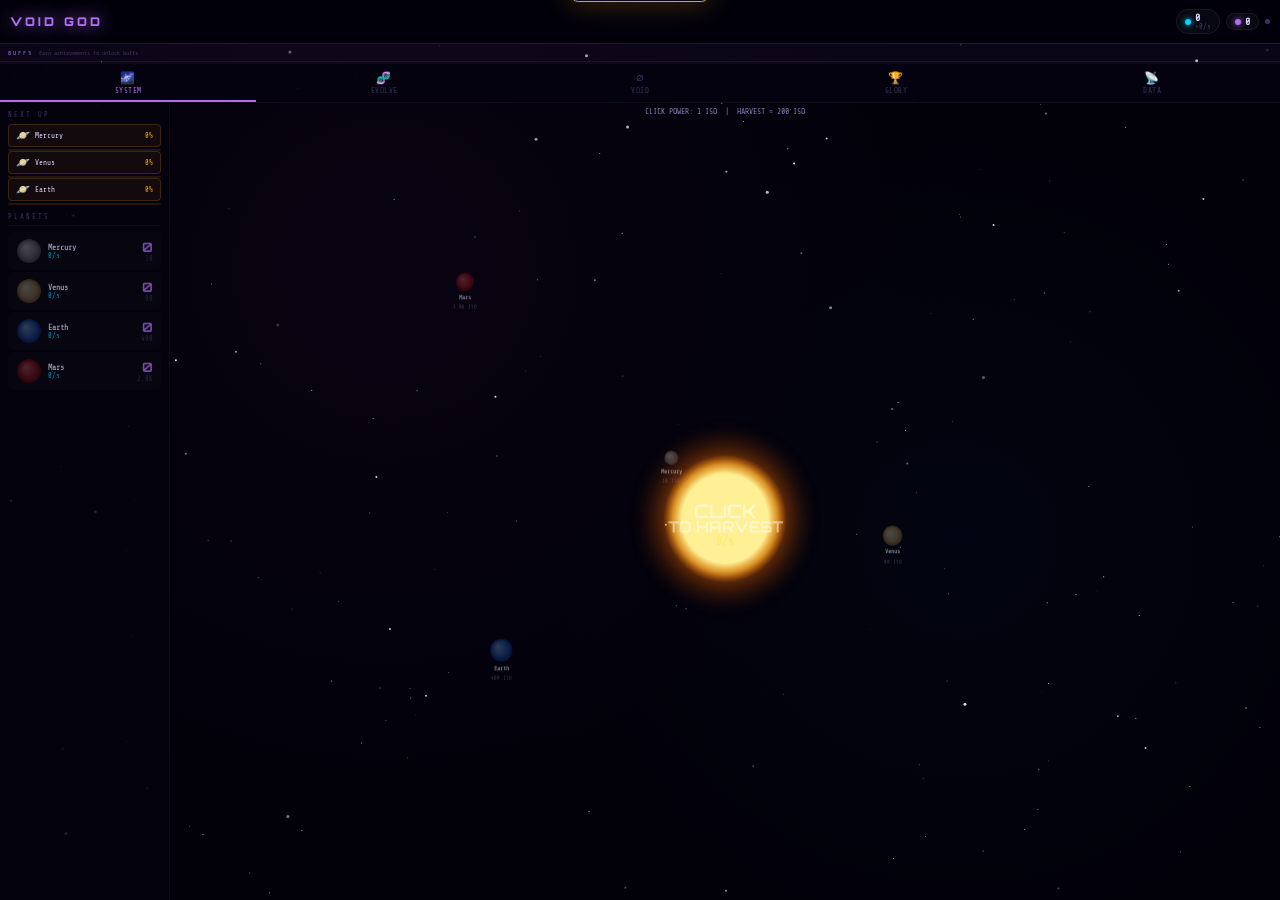
==== commit 58dcccbc: "Rename void-god-solar-3.html to index.html" ====
--- a/index.html
+++ b/index.html
@@ -16,13 +16,10 @@
 html,body{height:100%;overflow:hidden;background:var(--bg);}
 body{color:var(--txt);font-family:'Share Tech Mono',monospace;position:relative;}
 
-/* ── SPACE BG ── */
 #space-canvas{position:fixed;inset:0;z-index:0;pointer-events:none;}
 
-/* ── LAYOUT ── */
 #app{display:flex;flex-direction:column;height:100vh;position:relative;z-index:1;}
 
-/* ── TOPBAR ── */
 #topbar{
   background:rgba(2,1,10,.9);backdrop-filter:blur(16px);
   border-bottom:1px solid rgba(176,110,243,.2);
@@ -41,13 +38,18 @@
 #sdot{width:5px;height:5px;border-radius:50%;background:var(--txt3);transition:.3s;}
 #sdot.on{background:var(--green);box-shadow:0 0 8px var(--green);}
 
+/* ACHIEVEMENT BUFF TICKER */
+#buff-strip{height:18px;background:rgba(176,110,243,.05);border-bottom:1px solid rgba(176,110,243,.1);display:flex;align-items:center;overflow:hidden;flex-shrink:0;padding:0 8px;gap:6px;}
+#buff-label{font-size:6px;letter-spacing:2px;color:var(--acc);white-space:nowrap;}
+#buff-scroll{flex:1;overflow:hidden;display:flex;gap:8px;align-items:center;}
+.buff-chip{font-size:6.5px;color:var(--green);white-space:nowrap;background:rgba(46,213,115,.08);border:1px solid rgba(46,213,115,.18);border-radius:8px;padding:1px 6px;}
+
 /* COMBO */
 #combo-strip{height:2px;background:rgba(255,255,255,.04);flex-shrink:0;position:relative;}
 #combo-fill{height:100%;background:linear-gradient(90deg,var(--acc2),var(--acc),var(--gold));width:0%;transition:width .15s;}
 #combo-badge{position:absolute;right:8px;top:-16px;font-size:7px;color:var(--gold);opacity:0;transition:.2s;letter-spacing:2px;pointer-events:none;}
 #combo-badge.on{opacity:1;}
 
-/* ── NAV ── */
 #nav{display:flex;background:rgba(5,3,15,.9);border-bottom:1px solid rgba(255,255,255,.04);flex-shrink:0;}
 .ntab{flex:1;padding:7px 2px 5px;border:none;background:none;color:var(--txt3);cursor:pointer;font-family:'Share Tech Mono',monospace;font-size:7.5px;letter-spacing:.5px;text-transform:uppercase;border-bottom:2px solid transparent;transition:.2s;display:flex;flex-direction:column;align-items:center;gap:1px;position:relative;}
 .ntab .ni{font-size:12px;}
@@ -56,20 +58,28 @@
 .nbadge.on{display:block;}
 @keyframes badgePop{to{transform:scale(1.2);box-shadow:0 0 5px var(--red);}}
 
-/* ── MAIN ── */
 #main{flex:1;overflow:hidden;display:flex;position:relative;}
 .screen{display:none;width:100%;height:100%;overflow-y:auto;padding-bottom:10px;}
 .screen.on{display:block;}
 .fscreen{display:none!important;}
 .fscreen.on{display:flex!important;}
 
-/* ═══════════════════════════════════════════
-   SOLAR SYSTEM SCREEN
-═══════════════════════════════════════════ */
+/* SOLAR */
 #screen-solar{flex-direction:column;overflow:hidden!important;padding:0!important;}
 #solar-main{flex:1;display:flex;overflow:hidden;}
 
-/* LEFT: planet list */
+.gen{display:flex;align-items:center;gap:6px;padding:5px 7px;margin-bottom:2px;border-radius:5px;border:1px solid transparent;cursor:pointer;transition:.15s;background:rgba(255,255,255,.02);}
+.gen:hover{background:rgba(176,110,243,.08);border-color:rgba(176,110,243,.18);}
+.gen.cant{opacity:.55;}
+.gen.cant:hover{background:rgba(255,255,255,.02);border-color:transparent;}
+.gen.milestone-glow{box-shadow:0 0 10px rgba(245,158,11,.3);border-color:rgba(245,158,11,.25)!important;}
+.gen-info{flex:1;min-width:0;}
+.gen-name{font-size:8px;font-weight:600;white-space:nowrap;overflow:hidden;text-overflow:ellipsis;color:var(--txt);}
+.gen-rate{font-size:7px;color:var(--cyan);}
+.gen-right{text-align:right;flex-shrink:0;}
+.gen-count{font-size:13px;font-family:'Orbitron',sans-serif;font-weight:700;color:var(--acc);}
+.gen-cost{font-size:7px;}
+
 #planet-list-panel{
   width:170px;flex-shrink:0;
   background:rgba(5,3,15,.85);
@@ -95,7 +105,6 @@
 .milestone-glow{animation:milGlow 1s ease infinite alternate;}
 @keyframes milGlow{from{box-shadow:none;}to{box-shadow:0 0 10px rgba(245,158,11,.4);}}
 
-/* NEXT-UP QUEUE */
 #next-up{margin-bottom:8px;}
 .nu-title{font-size:7px;letter-spacing:2px;color:var(--txt3);margin-bottom:5px;}
 .nu-item{display:flex;align-items:center;gap:5px;padding:4px 7px;margin-bottom:2px;border-radius:4px;background:rgba(245,158,11,.06);border:1px solid rgba(245,158,11,.18);cursor:pointer;font-size:7px;transition:.15s;}
@@ -105,7 +114,6 @@
 .nu-bar{height:2px;background:rgba(245,158,11,.12);border-radius:1px;margin-top:1px;}
 .nu-bar-fill{height:100%;background:var(--gold);border-radius:1px;transition:.4s;}
 
-/* CENTER: Solar system canvas */
 #solar-center{flex:1;position:relative;overflow:hidden;}
 #solar-canvas{width:100%;height:100%;cursor:crosshair;}
 #selected-planet-info{
@@ -119,18 +127,7 @@
 #spi-hint{font-size:8px;color:var(--txt3);margin-top:1px;}
 #click-power-row{font-size:8px;color:var(--txt2);text-align:center;padding:4px 0;}
 
-/* AD SLOT */
-#ad-slot{
-  flex-shrink:0;background:rgba(5,3,15,.9);
-  border-top:1px solid rgba(255,255,255,.04);
-  display:flex;align-items:center;justify-content:center;
-  min-height:52px;padding:4px;overflow:hidden;
-}
-#ad-label{font-size:7px;color:var(--txt3);letter-spacing:2px;margin-right:8px;white-space:nowrap;}
-
-/* ═══════════════════════════════════════════
-   SKILLS SCREEN (side panel layout)
-═══════════════════════════════════════════ */
+/* SKILLS */
 #screen-skills{padding:0;}
 #skill-layout{display:flex;height:100%;}
 #skill-cats{width:90px;flex-shrink:0;background:rgba(5,3,15,.9);border-right:1px solid rgba(255,255,255,.04);overflow-y:auto;}
@@ -170,7 +167,6 @@
 .snode-eff{position:absolute;bottom:1px;left:0;right:0;text-align:center;font-size:5.5px;color:var(--green);padding:0 2px;}
 .tier-div{height:1px;background:rgba(255,255,255,.05);margin:6px 0;}
 
-/* SIP */
 .sip-icon{font-size:28px;text-align:center;display:block;margin-bottom:5px;}
 .sip-name{font-family:'Orbitron',sans-serif;font-size:10px;font-weight:700;color:var(--acc);margin-bottom:3px;}
 .sip-desc{font-size:7.5px;color:var(--txt2);line-height:1.5;margin-bottom:7px;}
@@ -184,9 +180,7 @@
 .sip-btn:disabled{opacity:.2;cursor:default;}
 .sip-prereq{font-size:7px;color:var(--red);margin-top:5px;line-height:1.4;}
 
-/* ═══════════════════════════════════════════
-   VOID SCREEN
-═══════════════════════════════════════════ */
+/* VOID */
 #screen-void{padding:10px;}
 .void-hero{background:linear-gradient(135deg,rgba(20,10,50,.9),rgba(5,3,15,.9));border:1px solid rgba(176,110,243,.3);border-radius:10px;padding:14px;margin-bottom:10px;text-align:center;max-width:400px;margin-left:auto;margin-right:auto;}
 .vh-title{font-family:'Orbitron',sans-serif;font-weight:900;font-size:14px;letter-spacing:3px;color:var(--acc);margin-bottom:8px;}
@@ -210,28 +204,27 @@
 .vu-btn:disabled{opacity:.15;cursor:default;}
 .vu-btn.owned{color:var(--gold);border-color:var(--gold);background:rgba(245,158,11,.08);}
 
-/* ═══════════════════════════════════════════
-   ACHIEVEMENTS
-═══════════════════════════════════════════ */
+/* ACHIEVEMENTS */
 #screen-achieve{padding:10px;}
-.ach-wrap{max-width:420px;margin:0 auto;}
+.ach-wrap{max-width:500px;margin:0 auto;}
 .ach-hdr{display:flex;justify-content:space-between;font-size:7.5px;color:var(--txt3);margin-bottom:6px;}
-.ach-prog-bar{height:3px;background:rgba(255,255,255,.05);border-radius:2px;margin-bottom:10px;}
+.ach-prog-bar{height:3px;background:rgba(255,255,255,.05);border-radius:2px;margin-bottom:6px;}
 .ach-prog-fill{height:100%;background:linear-gradient(90deg,var(--acc2),var(--gold));border-radius:2px;transition:.5s;}
+.ach-buff-info{font-size:7px;color:var(--txt3);margin-bottom:8px;padding:4px 8px;background:rgba(176,110,243,.05);border-radius:4px;border:1px solid rgba(176,110,243,.1);}
+.ach-buff-info span{color:var(--green);}
 .ach-grid{display:grid;grid-template-columns:repeat(5,1fr);gap:5px;}
-.ach{aspect-ratio:1;border-radius:6px;border:1px solid rgba(255,255,255,.06);background:rgba(8,5,24,.8);display:flex;flex-direction:column;align-items:center;justify-content:center;padding:3px;text-align:center;transition:.2s;}
+.ach{aspect-ratio:1;border-radius:6px;border:1px solid rgba(255,255,255,.06);background:rgba(8,5,24,.8);display:flex;flex-direction:column;align-items:center;justify-content:center;padding:3px;text-align:center;transition:.2s;position:relative;}
 .ach.earned{border-color:var(--gold);background:rgba(245,158,11,.07);box-shadow:0 0 10px rgba(245,158,11,.1);}
 .ach.earned:hover{transform:scale(1.06);}
 .ach-icon{font-size:18px;filter:grayscale(1) opacity(.2);transition:.3s;margin-bottom:2px;}
 .ach.earned .ach-icon{filter:none;}
 .ach-name{font-size:5.5px;color:var(--txt3);line-height:1.2;}
 .ach.earned .ach-name{color:var(--gold);}
+.ach-buff{font-size:4.8px;color:var(--green);position:absolute;bottom:2px;left:0;right:0;text-align:center;}
 .new-ach{animation:achPop .5s ease;}
 @keyframes achPop{0%{transform:scale(.4);}60%{transform:scale(1.18);}100%{transform:scale(1);}}
 
-/* ═══════════════════════════════════════════
-   STATS
-═══════════════════════════════════════════ */
+/* STATS */
 #screen-stats{padding:10px;}
 .stat-card{background:rgba(8,5,24,.8);border:1px solid rgba(255,255,255,.06);border-radius:7px;padding:10px;margin-bottom:8px;max-width:420px;margin-left:auto;margin-right:auto;}
 .sc-t{font-size:7px;letter-spacing:3px;color:var(--txt3);margin-bottom:8px;border-bottom:1px solid rgba(255,255,255,.04);padding-bottom:4px;}
@@ -246,9 +239,31 @@
 .ctl:hover{border-color:rgba(176,110,243,.25);}
 .ctl.danger{border-color:rgba(255,71,87,.18);color:var(--red);}
 
-/* ═══════════════════════════════════════════
-   FLOATING / FX
-═══════════════════════════════════════════ */
+/* IMPORT MODAL */
+#import-modal{
+  display:none;position:fixed;inset:0;z-index:9999;
+  background:rgba(2,1,10,.85);backdrop-filter:blur(8px);
+  align-items:center;justify-content:center;
+}
+#import-modal.on{display:flex;}
+#import-box{
+  background:rgba(8,5,24,.98);border:1px solid rgba(176,110,243,.4);
+  border-radius:10px;padding:16px;width:300px;max-width:90vw;
+  box-shadow:0 8px 40px rgba(0,0,0,.8);
+}
+#import-box h3{font-family:'Orbitron',sans-serif;font-size:11px;letter-spacing:2px;color:var(--acc);margin-bottom:8px;}
+#import-ta{
+  width:100%;height:80px;background:rgba(0,0,0,.4);border:1px solid rgba(176,110,243,.25);
+  border-radius:5px;color:var(--txt);font-family:'Share Tech Mono',monospace;font-size:8px;
+  padding:6px;resize:none;margin-bottom:8px;outline:none;
+}
+#import-ta:focus{border-color:rgba(176,110,243,.6);}
+.im-row{display:flex;gap:6px;}
+.im-btn{flex:1;padding:7px;border-radius:4px;border:1px solid rgba(176,110,243,.3);background:rgba(176,110,243,.1);color:var(--acc);font-family:'Share Tech Mono',monospace;font-size:8px;cursor:pointer;transition:.15s;}
+.im-btn:hover{background:rgba(176,110,243,.22);}
+.im-btn.cancel{border-color:rgba(255,255,255,.1);color:var(--txt3);background:rgba(255,255,255,.02);}
+
+/* FLOATING / FX */
 .float-num{position:fixed;pointer-events:none;z-index:9000;font-family:'Orbitron',sans-serif;font-weight:700;animation:floatUp .9s ease forwards;}
 @keyframes floatUp{0%{opacity:1;transform:translateY(0)scale(1);}100%{opacity:0;transform:translateY(-55px)scale(.7);}}
 .float-crit{animation:floatCrit 1.1s ease forwards!important;}
@@ -269,7 +284,6 @@
 #mb-pre{font-size:7px;letter-spacing:3px;color:var(--gold);margin-bottom:2px;}
 #mb-msg{font-family:'Orbitron',sans-serif;font-weight:700;font-size:10px;color:var(--txt);}
 
-/* SCROLLBAR */
 ::-webkit-scrollbar{width:3px;height:3px;}
 ::-webkit-scrollbar-thumb{background:rgba(176,110,243,.2);border-radius:2px;}
 </style>
@@ -279,6 +293,18 @@
 <div id="flash"></div><div id="crit-flash"></div>
 <div id="toast-wrap"></div>
 <div id="milestone-banner"><div id="mb-pre">✦ ACHIEVEMENT ✦</div><div id="mb-msg">...</div></div>
+
+<!-- IMPORT MODAL -->
+<div id="import-modal">
+  <div id="import-box">
+    <h3>📥 IMPORT SAVE</h3>
+    <textarea id="import-ta" placeholder="Paste your save code here..."></textarea>
+    <div class="im-row">
+      <button class="im-btn" onclick="confirmImport()">LOAD SAVE</button>
+      <button class="im-btn cancel" onclick="closeImport()">CANCEL</button>
+    </div>
+  </div>
+</div>
 
 <div id="app">
   <div id="topbar">
@@ -290,6 +316,13 @@
       <div id="sdot"></div>
     </div>
   </div>
+
+  <!-- ACHIEVEMENT BUFF STRIP -->
+  <div id="buff-strip">
+    <span id="buff-label">BUFFS</span>
+    <div id="buff-scroll"></div>
+  </div>
+
   <div id="combo-strip"><div id="combo-fill"></div><div id="combo-badge">COMBO!</div></div>
 
   <nav id="nav">
@@ -305,13 +338,11 @@
     <!-- SOLAR SYSTEM -->
     <div class="screen fscreen on" id="screen-solar">
       <div id="solar-main">
-        <!-- Left: planet purchase list -->
         <div id="planet-list-panel">
           <div id="next-up"></div>
           <div class="plist-title">PLANETS</div>
           <div id="planet-buy-list"></div>
         </div>
-        <!-- Center: solar system canvas -->
         <div id="solar-center">
           <div id="click-power-row">CLICK POWER: <span id="click-pw">1</span> ISO &nbsp;|&nbsp; HARVEST ≈ <span id="hest">0</span> ISO</div>
           <canvas id="solar-canvas"></canvas>
@@ -322,12 +353,6 @@
           </div>
         </div>
       </div>
-      <!-- AD SLOT -->
-      <div id="ad-slot">
-        <div id="ad-label">SUPPORTED BY</div>
-        <script async="async" data-cfasync="false" src="https://pl28773503.effectivegatecpm.com/900a963ba8053c59fa04ff02450d4e12/invoke.js"></script>
-        <div id="container-900a963ba8053c59fa04ff02450d4e12"></div>
-      </div>
     </div>
 
     <!-- SKILLS -->
@@ -349,7 +374,7 @@
           <div class="vh-stat"><div class="vh-stat-n">COLLAPSES</div><div class="vh-stat-v" id="vt-count">0</div></div>
         </div>
         <button class="prestige-btn" id="prestige-btn" onclick="prestige()">∅ BIG CRUNCH</button>
-        <div style="font-size:7.5px;color:var(--txt3);margin-top:6px;">Tokens = √(ISO ÷ 1M) · Need ≥1M ISO</div>
+        <div style="font-size:7.5px;color:var(--txt3);margin-top:6px;">Tokens = √(ISO ÷ 100K) · Need ≥100K ISO</div>
       </div>
       <div class="vupg-title">— PERMANENT UPGRADES —</div>
       <div id="void-upg-list"></div>
@@ -360,6 +385,7 @@
       <div class="ach-wrap">
         <div class="ach-hdr"><span>GLORY LOG</span><span id="ach-disp">0 / 0</span></div>
         <div class="ach-prog-bar"><div class="ach-prog-fill" id="ach-prog"></div></div>
+        <div class="ach-buff-info">Each achievement grants a permanent buff. Active buffs: <span id="ach-buff-total">×1.00</span> total multiplier</div>
         <div class="ach-grid" id="ach-grid"></div>
       </div>
     </div>
@@ -387,7 +413,7 @@
       </div>
       <div class="stat-card">
         <div class="sc-t">SAVE DATA</div>
-        <div class="ctl-row"><button class="ctl" onclick="exportSave()">EXPORT</button><button class="ctl" onclick="importSave()">IMPORT</button></div>
+        <div class="ctl-row"><button class="ctl" onclick="exportSave()">EXPORT</button><button class="ctl" onclick="openImport()">IMPORT</button></div>
         <button class="ctl danger" style="width:100%" onclick="resetGame()">⚠ WIPE ALL DATA</button>
       </div>
     </div>
@@ -396,11 +422,8 @@
 </div>
 
 <script>
-const SK = "VoidGod_Solar_V1";
-
-// ═══════════════════════════════════════
-// PLANET DEFINITIONS  (each is a generator)
-// ═══════════════════════════════════════
+const SK = "VoidGod_Solar_V2";
+
 const PLANETS = [
   { id:"mercury", name:"Mercury",  color:"#b5b5b5", size:10, orbitR:0,   ips:0.1,   cost:10,    scale:1.12, glow:"#aaa",   desc:"Tiny rock. Faint ISO trail." },
   { id:"venus",   name:"Venus",    color:"#e8c77a", size:14, orbitR:0,   ips:0.6,   cost:80,    scale:1.13, glow:"#f0d080", desc:"Toxic beauty. Thick atmosphere radiates ISO." },
@@ -466,48 +489,99 @@
 };
 
 const VOID_UPGS = {
-  spectral:{name:"Spectral Lens",icon:"🔭",desc:"Ghost spawn ×5.",      cost:2,max:1},
-  magnet:  {name:"Void Magnet",  icon:"🧲",desc:"Auto-collect ghosts.",  cost:4,max:1},
-  darkf:   {name:"Dark Field",   icon:"🌑",desc:"+0.5% gen per VOID.",    cost:3,max:5},
-  echo:    {name:"Temporal Echo",icon:"♾️",desc:"Auto-advance ×1.5.",   cost:6,max:1},
-  singcore:{name:"Singularity+", icon:"⚫",desc:"Black Hole ×3.",         cost:8,max:1},
-  primordial:{name:"Primordial", icon:"🌌",desc:"Start with 5 of each planet.",cost:12,max:1},
-  critamp: {name:"Crit Amp",     icon:"⚡",desc:"Crit mult +1× per level.", cost:5,max:5},
+  spectral:{name:"Spectral Lens",icon:"🔭",desc:"Ghost spawn ×5.",          cost:1,max:1},
+  magnet:  {name:"Void Magnet",  icon:"🧲",desc:"Auto-collect ghosts.",      cost:2,max:1},
+  darkf:   {name:"Dark Field",   icon:"🌑",desc:"+0.5% gen per VOID.",        cost:2,max:5},
+  echo:    {name:"Temporal Echo",icon:"♾️",desc:"Auto-advance ×1.5.",       cost:3,max:1},
+  singcore:{name:"Singularity+", icon:"⚫",desc:"Black Hole ×3.",             cost:4,max:1},
+  primordial:{name:"Primordial", icon:"🌌",desc:"Start with 5 of each planet.",cost:6,max:1},
+  critamp: {name:"Crit Amp",     icon:"⚡",desc:"Crit mult +1× per level.",   cost:2,max:5},
+  isorain: {name:"ISO Rain",     icon:"🌧️",desc:"Passive +5% ISO/s per level.",cost:2,max:5},
+  voidheart:{name:"Void Heart",  icon:"💜",desc:"All void skills cost -10% per level.",cost:3,max:3},
+  starforge:{name:"Star Forge",  icon:"⭐",desc:"Nova chance ×2 per level.",   cost:3,max:3},
+  genesis:  {name:"Genesis",     icon:"🌱",desc:"Start with +50K ISO per level.",cost:2,max:5},
+  collapse_echo:{name:"Echo Collapse",icon:"🔄",desc:"Keep 1 extra skill on collapse per level.",cost:4,max:3},
 };
 
+// ACHIEVEMENTS with buff definitions
+// buff types: gen (ISO/s mult), click (click mult), cycle (harvest mult), crit (crit chance), combo (combo bonus)
 const ACHIEVEMENTS = [
-  {id:"a1",  name:"First Light",     icon:"💡", check:s=>s.stats.totalIso>=1},
-  {id:"a2",  name:"Thousand",        icon:"📦", check:s=>s.stats.totalIso>=1000},
-  {id:"a3",  name:"Megasov",         icon:"🔮", check:s=>s.stats.totalIso>=1e6},
-  {id:"a4",  name:"Billions",        icon:"💰", check:s=>s.stats.totalIso>=1e9},
-  {id:"a5",  name:"Trillions",       icon:"🌌", check:s=>s.stats.totalIso>=1e12},
-  {id:"a6",  name:"Quadrillions",    icon:"🌠", check:s=>s.stats.totalIso>=1e15},
-  {id:"c1",  name:"Clicker",         icon:"👆", check:s=>s.stats.clicks>=100},
-  {id:"c2",  name:"Compulsive",      icon:"🤏", check:s=>s.stats.clicks>=1000},
-  {id:"c3",  name:"Addict",          icon:"🧲", check:s=>s.stats.clicks>=10000},
-  {id:"cr1", name:"Lucky Strike",    icon:"⚡", check:s=>s.stats.crits>=1},
-  {id:"cr2", name:"Crit Mass",       icon:"💥", check:s=>s.stats.crits>=100},
-  {id:"g1",  name:"Planets Align",   icon:"🪐", check:s=>tPlanets(s)>=10},
-  {id:"g2",  name:"Solar Lord",      icon:"☀️", check:s=>tPlanets(s)>=100},
-  {id:"g3",  name:"God Factory",     icon:"🌌", check:s=>tPlanets(s)>=500},
-  {id:"n1",  name:"Nova Witness",    icon:"✨", check:s=>s.stats.novas>=1},
-  {id:"n2",  name:"Nova Farmer",     icon:"🌟", check:s=>s.stats.novas>=10},
-  {id:"gh1", name:"Ghost Buster",    icon:"👻", check:s=>s.stats.ghosts>=1},
-  {id:"gh2", name:"Ghost Magnet",    icon:"🕸️", check:s=>s.stats.ghosts>=10},
-  {id:"p1",  name:"Collapse",        icon:"🌀", check:s=>s.prestigeCount>=1},
-  {id:"p2",  name:"Void Lord",       icon:"∅",  check:s=>s.prestigeCount>=5},
-  {id:"p3",  name:"Eternal",         icon:"♾️", check:s=>s.prestigeCount>=10},
-  {id:"sk1", name:"Scholar",         icon:"📚", check:s=>Object.keys(s.skills).length>=10},
-  {id:"sk2", name:"Polymath",        icon:"🎓", check:s=>Object.keys(s.skills).length>=20},
-  {id:"gm",  name:"GOD MODE",        icon:"👁️", check:s=>!!s.skills.godm},
-  {id:"im",  name:"IMMORTAL",        icon:"∞",  check:s=>!!s.skills.imm},
+  {id:"a1",  name:"First Light",     icon:"💡", buff:{type:"gen",  val:1.02}, buffLabel:"+2% gen",   check:s=>s.stats.totalIso>=1},
+  {id:"a2",  name:"Thousand",        icon:"📦", buff:{type:"gen",  val:1.02}, buffLabel:"+2% gen",   check:s=>s.stats.totalIso>=1000},
+  {id:"a3",  name:"Megasov",         icon:"🔮", buff:{type:"gen",  val:1.05}, buffLabel:"+5% gen",   check:s=>s.stats.totalIso>=1e6},
+  {id:"a4",  name:"Billions",        icon:"💰", buff:{type:"gen",  val:1.05}, buffLabel:"+5% gen",   check:s=>s.stats.totalIso>=1e9},
+  {id:"a5",  name:"Trillions",       icon:"🌌", buff:{type:"gen",  val:1.1},  buffLabel:"+10% gen",  check:s=>s.stats.totalIso>=1e12},
+  {id:"a6",  name:"Quadrillions",    icon:"🌠", buff:{type:"gen",  val:1.15}, buffLabel:"+15% gen",  check:s=>s.stats.totalIso>=1e15},
+  {id:"a7",  name:"Quintillions",    icon:"🌟", buff:{type:"gen",  val:1.2},  buffLabel:"+20% gen",  check:s=>s.stats.totalIso>=1e18},
+  {id:"c1",  name:"Clicker",         icon:"👆", buff:{type:"click",val:1.02}, buffLabel:"+2% click", check:s=>s.stats.clicks>=100},
+  {id:"c2",  name:"Compulsive",      icon:"🤏", buff:{type:"click",val:1.05}, buffLabel:"+5% click", check:s=>s.stats.clicks>=1000},
+  {id:"c3",  name:"Addict",          icon:"🧲", buff:{type:"click",val:1.1},  buffLabel:"+10% click",check:s=>s.stats.clicks>=10000},
+  {id:"c4",  name:"Tap God",         icon:"👊", buff:{type:"click",val:1.2},  buffLabel:"+20% click",check:s=>s.stats.clicks>=100000},
+  {id:"cr1", name:"Lucky Strike",    icon:"⚡", buff:{type:"crit", val:0.01}, buffLabel:"+1% crit",  check:s=>s.stats.crits>=1},
+  {id:"cr2", name:"Crit Mass",       icon:"💥", buff:{type:"crit", val:0.02}, buffLabel:"+2% crit",  check:s=>s.stats.crits>=100},
+  {id:"cr3", name:"Crit Storm",      icon:"🌩️",buff:{type:"crit", val:0.03}, buffLabel:"+3% crit",  check:s=>s.stats.crits>=1000},
+  {id:"g1",  name:"Planets Align",   icon:"🪐", buff:{type:"gen",  val:1.03}, buffLabel:"+3% gen",   check:s=>tPlanets(s)>=10},
+  {id:"g2",  name:"Solar Lord",      icon:"☀️", buff:{type:"gen",  val:1.08}, buffLabel:"+8% gen",   check:s=>tPlanets(s)>=100},
+  {id:"g3",  name:"God Factory",     icon:"🌌", buff:{type:"gen",  val:1.15}, buffLabel:"+15% gen",  check:s=>tPlanets(s)>=500},
+  {id:"g4",  name:"Cosmic Empire",   icon:"🏛️", buff:{type:"gen",  val:1.25}, buffLabel:"+25% gen",  check:s=>tPlanets(s)>=1000},
+  {id:"n1",  name:"Nova Witness",    icon:"✨", buff:{type:"gen",  val:1.03}, buffLabel:"+3% gen",   check:s=>s.stats.novas>=1},
+  {id:"n2",  name:"Nova Farmer",     icon:"🌟", buff:{type:"gen",  val:1.08}, buffLabel:"+8% gen",   check:s=>s.stats.novas>=10},
+  {id:"n3",  name:"Nova Lord",       icon:"🔆", buff:{type:"gen",  val:1.15}, buffLabel:"+15% gen",  check:s=>s.stats.novas>=100},
+  {id:"gh1", name:"Ghost Buster",    icon:"👻", buff:{type:"cycle",val:1.03}, buffLabel:"+3% harvest",check:s=>s.stats.ghosts>=1},
+  {id:"gh2", name:"Ghost Magnet",    icon:"🕸️", buff:{type:"cycle",val:1.08}, buffLabel:"+8% harvest",check:s=>s.stats.ghosts>=10},
+  {id:"gh3", name:"Ghost Legion",    icon:"💀", buff:{type:"cycle",val:1.15}, buffLabel:"+15% harvest",check:s=>s.stats.ghosts>=100},
+  {id:"p1",  name:"Collapse",        icon:"🌀", buff:{type:"gen",  val:1.05}, buffLabel:"+5% gen",   check:s=>s.prestigeCount>=1},
+  {id:"p2",  name:"Void Lord",       icon:"∅",  buff:{type:"gen",  val:1.12}, buffLabel:"+12% gen",  check:s=>s.prestigeCount>=5},
+  {id:"p3",  name:"Eternal",         icon:"♾️", buff:{type:"gen",  val:1.2},  buffLabel:"+20% gen",  check:s=>s.prestigeCount>=10},
+  {id:"p4",  name:"Void Ancient",    icon:"🌑", buff:{type:"gen",  val:1.35}, buffLabel:"+35% gen",  check:s=>s.prestigeCount>=25},
+  {id:"p5",  name:"Oblivion",        icon:"🕳️", buff:{type:"gen",  val:1.5},  buffLabel:"+50% gen",  check:s=>s.prestigeCount>=50},
+  {id:"sk1", name:"Scholar",         icon:"📚", buff:{type:"click",val:1.05}, buffLabel:"+5% click", check:s=>Object.keys(s.skills).length>=10},
+  {id:"sk2", name:"Polymath",        icon:"🎓", buff:{type:"click",val:1.1},  buffLabel:"+10% click",check:s=>Object.keys(s.skills).length>=20},
+  {id:"co1", name:"Combo Starter",   icon:"🔥", buff:{type:"combo",val:0.05}, buffLabel:"+5% combo", check:s=>s.stats.maxCombo>=5},
+  {id:"co2", name:"Combo Master",    icon:"⚡", buff:{type:"combo",val:0.1},  buffLabel:"+10% combo",check:s=>s.stats.maxCombo>=20},
+  {id:"co3", name:"Combo God",       icon:"🌪️", buff:{type:"combo",val:0.15}, buffLabel:"+15% combo",check:s=>s.stats.maxCombo>=50},
+  {id:"cy1", name:"Harvester",       icon:"🌾", buff:{type:"cycle",val:1.05}, buffLabel:"+5% harvest",check:s=>s.stats.cycles>=10},
+  {id:"cy2", name:"Grand Harvest",   icon:"🏆", buff:{type:"cycle",val:1.1},  buffLabel:"+10% harvest",check:s=>s.stats.cycles>=50},
+  {id:"cy3", name:"Eternal Harvest", icon:"💎", buff:{type:"cycle",val:1.2},  buffLabel:"+20% harvest",check:s=>s.stats.cycles>=200},
+  {id:"gm",  name:"GOD MODE",        icon:"👁️", buff:{type:"gen",  val:1.5},  buffLabel:"+50% gen",  check:s=>!!s.skills.godm},
+  {id:"im",  name:"IMMORTAL",        icon:"∞",  buff:{type:"gen",  val:2.0},  buffLabel:"×2 gen",    check:s=>!!s.skills.imm},
 ];
 
 function tPlanets(s){return Object.values(s.gens||{}).reduce((a,b)=>a+b,0);}
 
-// ═══════════════════════════════════════
+// Get total achievement buffs
+function getAchievementBuffs(){
+  let genMult=1, clickMult=1, cycleMult=1, critBonus=0, comboBonus=0;
+  ACHIEVEMENTS.forEach(a=>{
+    if(state.achievements[a.id] && a.buff){
+      let b=a.buff;
+      if(b.type==='gen')   genMult*=b.val;
+      if(b.type==='click') clickMult*=b.val;
+      if(b.type==='cycle') cycleMult*=b.val;
+      if(b.type==='crit')  critBonus+=b.val;
+      if(b.type==='combo') comboBonus+=b.val;
+    }
+  });
+  return {genMult,clickMult,cycleMult,critBonus,comboBonus};
+}
+
+function renderBuffStrip(){
+  let earned=ACHIEVEMENTS.filter(a=>!!state.achievements[a.id]&&a.buff);
+  if(!earned.length){document.getElementById('buff-scroll').innerHTML='<span style="font-size:6px;color:var(--txt3)">Earn achievements to unlock buffs</span>';return;}
+  // Group buff types
+  let b=getAchievementBuffs();
+  let chips=[];
+  if(b.genMult>1)   chips.push(`Gen ×${b.genMult.toFixed(2)}`);
+  if(b.clickMult>1) chips.push(`Click ×${b.clickMult.toFixed(2)}`);
+  if(b.cycleMult>1) chips.push(`Harvest ×${b.cycleMult.toFixed(2)}`);
+  if(b.critBonus>0) chips.push(`Crit +${(b.critBonus*100).toFixed(0)}%`);
+  if(b.comboBonus>0)chips.push(`Combo +${(b.comboBonus*100).toFixed(0)}%`);
+  document.getElementById('buff-scroll').innerHTML=chips.map(c=>`<span class="buff-chip">${c}</span>`).join('');
+  let el=document.getElementById('ach-buff-total');
+  if(el) el.innerText='×'+(b.genMult*b.clickMult*b.cycleMult).toFixed(2);
+}
+
 // STATE
-// ═══════════════════════════════════════
 let state = {
   iso:0, void:0, day:1, sysName:"SOLAR SYSTEM",
   prestigeCount:0, skills:{}, voidUpgs:{}, gens:{}, achievements:{},
@@ -522,9 +596,6 @@
 let particles=[], eventTiles=[], planetAngles={};
 let animFrame;
 
-// ═══════════════════════════════════════
-// INIT
-// ═══════════════════════════════════════
 function init(){
   try{
     let sv=localStorage.getItem(SK);
@@ -537,9 +608,8 @@
     }
   }catch(e){}
   if(state.voidUpgs.primordial) PLANETS.forEach(p=>{if(!state.gens[p.id]) state.gens[p.id]=5;});
-  if(state.skills.nexs) state.iso+=100000;
-
-  // Init planet orbital angles
+  if(state.skills.nexs) state.iso+=100000+(state.voidUpgs.genesis||0)*50000;
+
   PLANETS.forEach((p,i)=>{planetAngles[p.id]=Math.random()*Math.PI*2;});
 
   solarCanvas=document.getElementById('solar-canvas');
@@ -555,7 +625,7 @@
 
   setInterval(gameTick,100);
   setInterval(autoSave,12000);
-  setInterval(()=>{ calcIPS(); renderPlanetList(); renderNextUp(); refreshSkillAffordability(); },1000);
+  setInterval(()=>{ calcIPS(); renderPlanetList(); renderNextUp(); refreshSkillAffordability(); renderBuffStrip(); },1000);
 
   renderAll();
   tab('solar');
@@ -574,9 +644,6 @@
   drawSpace();
 }
 
-// ═══════════════════════════════════════
-// STARFIELD (static)
-// ═══════════════════════════════════════
 let stars=[];
 function drawSpace(){
   let W=spaceCanvas.width,H=spaceCanvas.height;
@@ -585,14 +652,12 @@
   }
   spaceCtx.clearRect(0,0,W,H);
   spaceCtx.fillStyle='#02010a';spaceCtx.fillRect(0,0,W,H);
-  // Nebula
   let ng=spaceCtx.createRadialGradient(W*.3,H*.3,10,W*.3,H*.3,W*.5);
   ng.addColorStop(0,'rgba(112,36,117,.07)');ng.addColorStop(1,'transparent');
   spaceCtx.fillStyle=ng;spaceCtx.fillRect(0,0,W,H);
   let ng2=spaceCtx.createRadialGradient(W*.75,H*.6,5,W*.75,H*.6,W*.4);
   ng2.addColorStop(0,'rgba(0,80,140,.05)');ng2.addColorStop(1,'transparent');
   spaceCtx.fillStyle=ng2;spaceCtx.fillRect(0,0,W,H);
-  // Stars
   stars.forEach(s=>{
     let a=.1+s.b*.9;
     spaceCtx.beginPath();spaceCtx.arc(s.x,s.y,s.r,0,Math.PI*2);
@@ -600,20 +665,15 @@
   });
 }
 
-// ═══════════════════════════════════════
-// SOLAR SYSTEM RENDER
-// ═══════════════════════════════════════
 let hoverPlanetId=null;
 const CIRC=2*Math.PI;
 
 function getOrbitRadii(){
   let W=solarCanvas.width, H=solarCanvas.height;
-  let R=Math.min(W,H)*.5*.92;
-  // Dynamically space orbits based on owned planets
-  let owned=PLANETS.filter(p=>(state.gens[p.id]||0)>0||PLANETS.indexOf(p)<3);
-  let visible=PLANETS.filter((p,i)=>i<3||(state.gens[p.id]||0)>0||state.iso>=p.cost*.3);
-  let minR=30, maxR=R;
-  let step=(maxR-minR)/Math.max(1,visible.length-1);
+  let R=Math.min(W,H)*.5*.9;
+  let visible=PLANETS.filter((p,i)=>i<4||(state.gens[p.id]||0)>0||state.iso>=p.cost*.25);
+  let minR=Math.min(W,H)*.08+18, maxR=R;
+  let step=visible.length>1?(maxR-minR)/(visible.length-1):0;
   let radii={};
   visible.forEach((p,i)=>{ radii[p.id]=minR+i*step; });
   return radii;
@@ -626,7 +686,6 @@
   let cx=W/2, cy=H/2;
   let radii=getOrbitRadii();
 
-  // Draw SUN
   let sunR=Math.min(W,H)*.07;
   let sg=solarCtx.createRadialGradient(cx,cy,0,cx,cy,sunR*1.8);
   sg.addColorStop(0,'rgba(255,230,100,1)');
@@ -634,7 +693,6 @@
   sg.addColorStop(.7,'rgba(200,80,0,.3)');
   sg.addColorStop(1,'transparent');
   solarCtx.beginPath();solarCtx.arc(cx,cy,sunR*1.8,0,CIRC);solarCtx.fillStyle=sg;solarCtx.fill();
-  // Sun corona pulse
   let sunPulse=Math.sin(t*.002)*.15+1;
   let sg2=solarCtx.createRadialGradient(cx,cy,sunR*.8,cx,cy,sunR*sunPulse);
   sg2.addColorStop(0,'rgba(255,240,150,1)');
@@ -642,77 +700,61 @@
   sg2.addColorStop(1,'rgba(255,120,0,0)');
   solarCtx.beginPath();solarCtx.arc(cx,cy,sunR*sunPulse,0,CIRC);solarCtx.fillStyle=sg2;solarCtx.fill();
 
-  // Click "SUN" text
   solarCtx.font=`bold ${Math.floor(sunR*.35)}px Orbitron`;
   solarCtx.textAlign='center';solarCtx.textBaseline='middle';
   solarCtx.fillStyle='rgba(255,255,255,.5)';
   solarCtx.fillText('CLICK',cx,cy-6);
   solarCtx.font=`bold ${Math.floor(sunR*.28)}px Orbitron`;
   solarCtx.fillText('TO HARVEST',cx,cy+9);
-
-  // ISO/s in sun
   solarCtx.font=`bold ${Math.floor(sunR*.22)}px Share Tech Mono`;
   solarCtx.fillStyle='rgba(255,230,100,.7)';
   solarCtx.fillText(fmt(ipsVal)+'/s',cx,cy+22);
 
-  // Draw orbit rings + planets
   PLANETS.forEach((p,i)=>{
     let cnt=state.gens[p.id]||0;
     let orbitR=radii[p.id];
     if(orbitR==null) return;
 
-    // Advance angle based on orbit speed (inner planets faster)
-    let baseSpeed=0.0004+i*(-0.00002);
-    let speed=Math.max(0.00005,baseSpeed);
-    planetAngles[p.id]=(planetAngles[p.id]||0)+speed*16; // approximated per frame
-
     let angle=planetAngles[p.id];
     let px=cx+Math.cos(angle)*orbitR;
     let py=cy+Math.sin(angle)*orbitR;
     let psize=p.size*(cnt>0?Math.min(2,1+cnt*.015):0.7);
 
-    // Orbit ring
     solarCtx.beginPath();solarCtx.arc(cx,cy,orbitR,0,CIRC);
-    solarCtx.strokeStyle=cnt>0?'rgba(255,255,255,.07)':'rgba(255,255,255,.03)';
+    solarCtx.strokeStyle=cnt>0?'rgba(255,255,255,.08)':'rgba(255,255,255,.025)';
     solarCtx.lineWidth=1;solarCtx.setLineDash([2,6]);solarCtx.stroke();solarCtx.setLineDash([]);
 
-    if(cnt===0&&state.iso<p.cost*.3) return; // not visible yet
-
-    // Planet glow
     if(cnt>0){
       let glow=solarCtx.createRadialGradient(px,py,0,px,py,psize*3);
-      glow.addColorStop(0,p.glow+'66');glow.addColorStop(1,'transparent');
+      glow.addColorStop(0,hexAlpha(p.glow,.33));glow.addColorStop(1,'transparent');
       solarCtx.beginPath();solarCtx.arc(px,py,psize*3,0,CIRC);solarCtx.fillStyle=glow;solarCtx.fill();
     }
 
-    // Hover glow
     if(hoverPlanetId===p.id&&cnt>0){
       let hg=solarCtx.createRadialGradient(px,py,psize,px,py,psize*4);
-      hg.addColorStop(0,p.glow+'44');hg.addColorStop(1,'transparent');
+      hg.addColorStop(0,hexAlpha(p.glow,.27));hg.addColorStop(1,'transparent');
       solarCtx.beginPath();solarCtx.arc(px,py,psize*4,0,CIRC);solarCtx.fillStyle=hg;solarCtx.fill();
       solarCtx.beginPath();solarCtx.arc(px,py,psize+4,0,CIRC);
-      solarCtx.strokeStyle=p.glow+'cc';solarCtx.lineWidth=1.5;solarCtx.stroke();
+      solarCtx.strokeStyle=hexAlpha(p.glow,.8);solarCtx.lineWidth=1.5;solarCtx.stroke();
     }
 
-    // Planet body
+    solarCtx.globalAlpha=cnt>0?1:0.28;
     let pg=solarCtx.createRadialGradient(px-psize*.3,py-psize*.3,1,px,py,psize);
     pg.addColorStop(0,lighten(p.color,.3));pg.addColorStop(.6,p.color);pg.addColorStop(1,darken(p.color,.3));
     solarCtx.beginPath();solarCtx.arc(px,py,psize,0,CIRC);solarCtx.fillStyle=pg;solarCtx.fill();
-
-    // Saturn rings
+    solarCtx.globalAlpha=1;
+
     if(p.id==='saturn'&&cnt>0){
       solarCtx.save();solarCtx.translate(px,py);solarCtx.scale(1,.35);
       solarCtx.beginPath();solarCtx.arc(0,0,psize*2.2,0,CIRC);
       solarCtx.strokeStyle='rgba(212,184,138,.55)';solarCtx.lineWidth=3;solarCtx.stroke();
       solarCtx.restore();
     }
-    // Black hole event horizon
     if(p.id==='blackhole'&&cnt>0){
       let bh=solarCtx.createRadialGradient(px,py,0,px,py,psize*2.5);
       bh.addColorStop(0,'rgba(0,0,0,1)');bh.addColorStop(.5,'rgba(50,30,120,.5)');bh.addColorStop(1,'transparent');
       solarCtx.beginPath();solarCtx.arc(px,py,psize*2.5,0,CIRC);solarCtx.fillStyle=bh;solarCtx.fill();
     }
-    // Dyson ring
     if(p.id==='dyson'&&cnt>0){
       solarCtx.save();solarCtx.translate(px,py);solarCtx.rotate(t*.001);
       solarCtx.setLineDash([4,8]);
@@ -721,15 +763,23 @@
       solarCtx.setLineDash([]);solarCtx.restore();
     }
 
-    // Planet count badge
     if(cnt>0){
       solarCtx.font=`bold ${Math.max(7,Math.min(11,psize*.7))}px Orbitron`;
       solarCtx.textAlign='center';solarCtx.textBaseline='middle';
-      solarCtx.fillStyle='rgba(255,255,255,.9)';
+      solarCtx.fillStyle='rgba(255,255,255,.95)';
       solarCtx.fillText(cnt,px,py);
+    } else {
+      solarCtx.globalAlpha=0.45;
+      solarCtx.font=`bold ${Math.max(6,Math.min(9,psize*.55))}px Share Tech Mono`;
+      solarCtx.textAlign='center';solarCtx.textBaseline='top';
+      solarCtx.fillStyle='#fff';
+      solarCtx.fillText(p.name,px,py+psize+3);
+      solarCtx.font=`${Math.max(5,Math.min(8,psize*.45))}px Share Tech Mono`;
+      solarCtx.fillStyle=state.iso>=planetCost(p.id)?'#f59e0b':'#8b7db5';
+      solarCtx.fillText(fmt(planetCost(p.id))+' ISO',px,py+psize+13);
+      solarCtx.globalAlpha=1;
     }
 
-    // Ghost/nova event tiles on planets
     eventTiles.forEach(et=>{
       if(et.planetId===p.id){
         let pulse=Math.sin(t*.005)*.3+.7;
@@ -741,7 +791,6 @@
       }
     });
 
-    // Day arc on selected planet
     if(selectedPlanetId===p.id&&cnt>0){
       let dayPct=state.day/20;
       solarCtx.beginPath();solarCtx.arc(px,py,psize+3,-Math.PI/2,-Math.PI/2+dayPct*CIRC);
@@ -749,7 +798,6 @@
     }
   });
 
-  // Particles
   particles=particles.filter(p=>{
     p.life-=1;
     if(p.life<=0) return false;
@@ -761,18 +809,25 @@
 }
 
 function lighten(hex,amt){
-  let r=parseInt(hex.slice(1,3),16),g=parseInt(hex.slice(3,5),16),b=parseInt(hex.slice(5,7),16);
+  let h=hex.replace('#','');if(h.length===3)h=h[0]+h[0]+h[1]+h[1]+h[2]+h[2];
+  let r=parseInt(h.slice(0,2),16),g=parseInt(h.slice(2,4),16),b=parseInt(h.slice(4,6),16);
   return `rgb(${Math.min(255,r+amt*255)},${Math.min(255,g+amt*255)},${Math.min(255,b+amt*255)})`;
 }
 function darken(hex,amt){
-  let r=parseInt(hex.slice(1,3),16),g=parseInt(hex.slice(3,5),16),b=parseInt(hex.slice(5,7),16);
+  let h=hex.replace('#','');if(h.length===3)h=h[0]+h[0]+h[1]+h[1]+h[2]+h[2];
+  let r=parseInt(h.slice(0,2),16),g=parseInt(h.slice(2,4),16),b=parseInt(h.slice(4,6),16);
   return `rgb(${Math.max(0,r-amt*255)},${Math.max(0,g-amt*255)},${Math.max(0,b-amt*255)})`;
+}
+function hexAlpha(hex,a){
+  let h=hex.replace('#','');
+  if(h.length===3) h=h[0]+h[0]+h[1]+h[1]+h[2]+h[2];
+  let r=parseInt(h.slice(0,2),16),g=parseInt(h.slice(2,4),16),b=parseInt(h.slice(4,6),16);
+  return `rgba(${r},${g},${b},${a})`;
 }
 
 let animT=0;
 function animLoop(){
   animT+=16;
-  // Advance planet angles continuously
   PLANETS.forEach((p,i)=>{
     let speed=Math.max(0.00008,0.0006-i*0.00004);
     planetAngles[p.id]=(planetAngles[p.id]||0)+speed;
@@ -781,9 +836,6 @@
   animFrame=requestAnimationFrame(animLoop);
 }
 
-// ═══════════════════════════════════════
-// SOLAR CLICK / HOVER
-// ═══════════════════════════════════════
 function handleSolarClick(e){
   let rect=solarCanvas.getBoundingClientRect();
   let mx=e.clientX-rect.left, my=e.clientY-rect.top;
@@ -791,34 +843,30 @@
   let cx=W/2, cy=H/2;
   let radii=getOrbitRadii();
 
-  // Check sun click
   let sunR=Math.min(W,H)*.07;
   if(dist(mx,my,cx,cy)<sunR*1.5){
     doManualClick(e.clientX,e.clientY);
     return;
   }
 
-  // Check planet click
   let clicked=null;
   PLANETS.forEach(p=>{
     let cnt=state.gens[p.id]||0;
-    if(cnt===0) return;
     let orbitR=radii[p.id];if(orbitR==null) return;
     let angle=planetAngles[p.id]||0;
-    let px=cx+Math.cos(angle)*orbitR, py=cy+Math.sin(angle)*orbitR;
-    let psize=p.size*Math.min(2,1+cnt*.015);
-    if(dist(mx,my,px,py)<psize+8){ clicked=p; }
+    let px2=cx+Math.cos(angle)*orbitR, py2=cy+Math.sin(angle)*orbitR;
+    let psize=p.size*(cnt>0?Math.min(2,1+cnt*.015):0.7);
+    if(dist(mx,my,px2,py2)<psize+10){ clicked=p; }
   });
 
   if(clicked){
-    selectedPlanetId=clicked.id;
     let cnt=state.gens[clicked.id]||0;
+    if(cnt===0){ buyPlanet(clicked.id,null); return; }
     let ips=clicked.ips*cnt*getGenMult();
     document.getElementById('selected-planet-info').style.display='block';
     document.getElementById('spi-name').innerText=clicked.name.toUpperCase();
     document.getElementById('spi-ips').innerText=fmt(ips)+' ISO/s';
     document.getElementById('spi-hint').innerText='× '+cnt+' owned';
-    // Check event tile
     let etIdx=eventTiles.findIndex(et=>et.planetId===clicked.id);
     if(etIdx>=0){
       let et=eventTiles[etIdx];
@@ -827,11 +875,11 @@
       if(et.type==='ghost') state.stats.ghosts++;
       addLog((et.type==='ghost'?'👻 Ghost':'⭐ Nova')+" +"+fmt(gain)+" ISO","lh");
       floatNum(e.clientX,e.clientY,(et.type==='ghost'?'👻 ':'⭐ ')+'+'+fmt(gain),et.type==='ghost'?'#b06ef3':'#f59e0b','12px',false);
-      spawnSolarParticles(cx+Math.cos(planetAngles[clicked.id])*(radii[clicked.id]||0)+W/2-cx,
-                          cy+Math.sin(planetAngles[clicked.id])*(radii[clicked.id]||0)+H/2-cy,15,et.type==='ghost'?[176,110,243]:[245,158,11]);
+      let orbitR2=radii[clicked.id]||0;
+      let angle2=planetAngles[clicked.id]||0;
+      spawnSolarParticles(cx+Math.cos(angle2)*orbitR2, cy+Math.sin(angle2)*orbitR2, 15, et.type==='ghost'?[176,110,243]:[245,158,11]);
       eventTiles.splice(etIdx,1);
     } else {
-      // Click on owned planet = bonus ISO
       let bonus=Math.floor(clicked.ips*(cnt||1)*getGenMult()*2);
       state.iso+=bonus; state.stats.totalIso+=bonus;
       state.stats.clicks++;
@@ -840,7 +888,6 @@
     return;
   }
 
-  // Click empty space = small bonus
   doManualClick(e.clientX,e.clientY);
 }
 
@@ -872,9 +919,6 @@
   }
 }
 
-// ═══════════════════════════════════════
-// MANUAL CLICK (sun)
-// ═══════════════════════════════════════
 function doManualClick(cx,cy){
   let now=Date.now();
   if(now-lastClickMs<55) return;
@@ -894,13 +938,14 @@
   let col=isCrit?'#f59e0b':'#00d4ff';
   let lbl=isCrit?`⚡×${mult.toFixed(1)} +${fmt(power)}`:'+'+fmt(power);
   floatNum(cx,cy,lbl,col,isCrit?'15px':'11px',isCrit);
-  // Sun pulse
   spawnSolarParticles(solarCanvas.width/2,solarCanvas.height/2,isCrit?20:6,[0,212,255]);
 }
 
-function getCritChance(){ return Math.min(.5,0.05*(state.skills.dec?2:1)); }
-
-// COMBO
+function getCritChance(){
+  let b=getAchievementBuffs();
+  return Math.min(.5,0.05*(state.skills.dec?2:1)+b.critBonus);
+}
+
 function addCombo(){
   combo=Math.min(combo+1,80);
   if(state.stats.maxCombo<combo) state.stats.maxCombo=combo;
@@ -919,34 +964,26 @@
   document.getElementById('combo-fill').style.width='0%';
 }
 
-// ═══════════════════════════════════════
-// GAME TICK
-// ═══════════════════════════════════════
 function gameTick(){
   let ips=calcIPS();
   state.iso+=ips*.1; state.stats.totalIso+=ips*.1;
 
-  // Auto day
   let sm=state.skills.sunmoon||0;
   if(sm>0){
     autoAcc+=0.1;
     let spd=calcAutoSpeed();
     let secPD=Math.max(.2,(16-sm*2.5)/spd);
     if(autoAcc>=secPD){ doAdvanceDay(true); autoAcc=0; }
-    document.getElementById('auto-tag')?document.getElementById('auto-tag').innerText='AUTO':0;
   }
 
-  // Combo decay
   if(combo>0){
     let f=document.getElementById('combo-fill');
     if(f){let p=parseFloat(f.style.width)||0;f.style.width=Math.max(0,p-.3)+'%';if(p<=0)resetCombo();}
   }
 
-  // Nova
-  let nm=(state.skills.dec?3:1)*(state.skills.novf>0?Math.pow(2,state.skills.novf):1);
+  let nm=(state.skills.dec?3:1)*(state.skills.novf>0?Math.pow(2,state.skills.novf):1)*Math.pow(2,state.voidUpgs.starforge||0);
   if(Math.random()<.00007*nm) triggerNova();
 
-  // Spawn event tiles
   if(Math.random()<.004){
     let owned=PLANETS.filter(p=>(state.gens[p.id]||0)>0);
     if(owned.length&&eventTiles.length<3){
@@ -957,7 +994,6 @@
     }
   }
 
-  // Ghost auto-collect
   if(state.skills.gtrap||state.voidUpgs.magnet){
     let ghosts=eventTiles.filter(et=>et.type==='ghost');
     ghosts.forEach(et=>{
@@ -982,15 +1018,15 @@
   return s;
 }
 
-// ═══════════════════════════════════════
-// CALCULATIONS
-// ═══════════════════════════════════════
 function getGenMult(){
   let sk=state.skills, vu=state.voidUpgs, mult=1;
   ['tec1','tec2','volc','atmo','bio','ent','wav','dark','dil','sup'].forEach(k=>{if(sk[k]) mult*=(SKILLS[k].mult?.gen||1);});
   if(sk.gaia) mult*=2; if(sk.omega) mult*=3; if(sk.qsup) mult*=4; if(sk.godm) mult*=10;
   if(sk.vpuls) mult*=(1+state.void*.01);
   if(vu.darkf) mult*=(1+(vu.darkf||0)*.005*state.void);
+  if(vu.isorain) mult*=(1+(vu.isorain||0)*.05);
+  // Achievement buff
+  mult*=getAchievementBuffs().genMult;
   return mult;
 }
 
@@ -999,7 +1035,7 @@
   PLANETS.forEach(p=>{
     let cnt=state.gens[p.id]||0;
     let rate=p.ips*cnt;
-    if(p.id==='neptune'&&state.voidUpgs.singcore) rate*=3;
+    if(p.id==='blackhole'&&state.voidUpgs.singcore) rate*=3;
     total+=rate;
   });
   ipsVal=total*mult;
@@ -1014,6 +1050,7 @@
   if(state.skills.qsup) base*=4; if(state.skills.godm) base*=10;
   if(state.skills.dmatt) base+=state.void*100;
   if(combo>0) base*=(1+combo*.1);
+  base*=getAchievementBuffs().clickMult;
   return Math.max(1,Math.floor(base));
 }
 
@@ -1026,12 +1063,10 @@
   if(sk.vanc) mult*=2; if(sk.godm) mult*=10;
   if(sk.imm) mult*=Math.max(1,state.void);
   if(sk.vpuls) mult*=(1+state.void*.01);
+  mult*=getAchievementBuffs().cycleMult;
   return Math.floor(base*mult);
 }
 
-// ═══════════════════════════════════════
-// DAY ADVANCE
-// ═══════════════════════════════════════
 function doAdvanceDay(isAuto=false){
   state.stats.days++;
   if(state.day<20){state.day++; if(state.day%4===0) checkEventSpawn();}
@@ -1039,7 +1074,6 @@
 }
 
 function checkEventSpawn(){
-  // Extra ghost chance on cycle events
   if(Math.random()<.15&&state.prestigeCount>0){
     let owned=PLANETS.filter(p=>(state.gens[p.id]||0)>0);
     if(owned.length){
@@ -1057,9 +1091,6 @@
   floatNum(window.innerWidth/2,window.innerHeight*.4,'HARVEST! +'+fmt(amt),'#b06ef3','14px',false);
 }
 
-// ═══════════════════════════════════════
-// PLANET LIST (left panel)
-// ═══════════════════════════════════════
 function planetCost(id){ let p=PLANETS.find(x=>x.id===id); return Math.floor(p.cost*Math.pow(p.scale,state.gens[id]||0)); }
 
 function buyPlanet(id,e){
@@ -1084,47 +1115,56 @@
     let cnt=state.gens[p.id]||0;
     let cost=planetCost(p.id);
     let canBuy=state.iso>=cost;
-    let visible=i<2||cnt>0||(state.iso>=p.cost*.35);
+    let visible=i<4||cnt>0||(state.iso>=p.cost*.25);
     if(!visible) return;
-    let rate=fmt(p.ips*cnt*mult);
+    let rate=cnt>0?(fmt(p.ips*cnt*mult)+'/s'):'0/s';
     let milestone=[10,25,50,100,200].includes(cnt);
-    html+=`<div class="planet-row${canBuy?'':' cant'}${milestone?' milestone-glow':''}${selectedPlanetId===p.id?' active':''}"
-      onclick="buyPlanet('${p.id}',event)">
-      <canvas class="pr-icon" id="pico-${p.id}" width="22" height="22"></canvas>
-      <div class="pr-info">
-        <div class="pr-name">${p.name}</div>
-        <div class="pr-rate">${rate}/s</div>
+    html+=`<div class="gen${canBuy?'':' cant'}${milestone?' milestone-glow':''}" onclick="buyPlanet('${p.id}',event)" style="${cnt>0?'':'opacity:.65;'}">
+      <canvas id="pico-${p.id}" width="26" height="26" style="border-radius:50%;flex-shrink:0;width:26px;height:26px;"></canvas>
+      <div class="gen-info">
+        <div class="gen-name">${p.name}</div>
+        <div class="gen-rate">${rate}</div>
       </div>
-      <div class="pr-right">
-        <div class="pr-count">${cnt}</div>
-        <div class="pr-cost">${fmt(cost)}</div>
+      <div class="gen-right">
+        <div class="gen-count">${cnt}</div>
+        <div class="gen-cost" style="color:${canBuy?'var(--gold)':'var(--txt3)'}"> ${fmt(cost)}</div>
       </div>
     </div>`;
   });
   let el=document.getElementById('planet-buy-list');
-  if(el){el.innerHTML=html||'<div style="font-size:7.5px;color:var(--txt3);padding:8px">Earn ISO to discover planets</div>';}
-  // Draw mini planet icons
+  if(el) el.innerHTML=html||'<div style="font-size:7.5px;color:var(--txt3);padding:8px">Click the sun to earn ISO!</div>';
   PLANETS.forEach(p=>{
     let c=document.getElementById('pico-'+p.id);
     if(!c) return;
-    let ctx=c.getContext('2d'),cx=11,cy=11,r=8;
-    let g=ctx.createRadialGradient(cx-2,cy-2,1,cx,cy,r);
-    g.addColorStop(0,lighten(p.color,.35));g.addColorStop(.6,p.color);g.addColorStop(1,darken(p.color,.25));
-    ctx.beginPath();ctx.arc(cx,cy,r,0,CIRC);ctx.fillStyle=g;ctx.fill();
+    let ctx=c.getContext('2d'),R=12;
+    ctx.clearRect(0,0,26,26);
+    let cnt=state.gens[p.id]||0;
+    ctx.globalAlpha=cnt>0?1:0.4;
+    let g=ctx.createRadialGradient(10,9,1,13,13,R);
+    g.addColorStop(0,lighten(p.color,.35));g.addColorStop(.6,p.color);g.addColorStop(1,darken(p.color,.3));
+    ctx.beginPath();ctx.arc(13,13,R,0,CIRC);ctx.fillStyle=g;ctx.fill();
     if(p.id==='saturn'){
-      ctx.save();ctx.translate(cx,cy);ctx.scale(1,.32);
-      ctx.beginPath();ctx.arc(0,0,r*1.8,0,CIRC);ctx.strokeStyle='rgba(212,184,138,.7)';ctx.lineWidth=2;ctx.stroke();
+      ctx.save();ctx.translate(13,13);ctx.scale(1,.3);
+      ctx.beginPath();ctx.arc(0,0,R*1.65,0,CIRC);ctx.strokeStyle='rgba(212,184,138,.75)';ctx.lineWidth=2.5;ctx.stroke();
       ctx.restore();
     }
+    if(p.id==='blackhole'){
+      ctx.beginPath();ctx.arc(13,13,R*.5,0,CIRC);ctx.fillStyle='#000';ctx.fill();
+      let bhg=ctx.createRadialGradient(13,13,R*.5,13,13,R);
+      bhg.addColorStop(0,'rgba(80,50,200,.5)');bhg.addColorStop(1,'transparent');
+      ctx.beginPath();ctx.arc(13,13,R,0,CIRC);ctx.fillStyle=bhg;ctx.fill();
+    }
+    ctx.globalAlpha=1;
   });
 }
 
 function renderNextUp(){
   let queue=[];
-  PLANETS.forEach(p=>{
+  PLANETS.forEach((p,i)=>{
     let cnt=state.gens[p.id]||0; let cost=planetCost(p.id);
     let pct=Math.min(1,state.iso/cost);
-    if((cnt>0||(state.iso>=p.cost*.1))&&pct<1) queue.push({icon:'',name:p.name,cost,pct,id:p.id,type:'planet'});
+    let alwaysShow=i<4;
+    if((alwaysShow||cnt>0||(state.iso>=p.cost*.08))&&pct<1) queue.push({icon:'🪐',name:p.name,cost,pct,id:p.id,type:'planet'});
   });
   Object.keys(SKILLS).forEach(k=>{
     let s=SKILLS[k]; let lvl=state.skills[k]||0;
@@ -1151,9 +1191,6 @@
   tab('skills'); curSkillCat=SKILLS[k].cat; selectedSkillKey=k; renderSkillTree(); showSkillInfo(k);
 }
 
-// ═══════════════════════════════════════
-// NOVA
-// ═══════════════════════════════════════
 function triggerNova(){
   state.stats.novas++;
   let lv=state.skills.novf||0, mult=lv>0?Math.pow(2,lv):1;
@@ -1168,9 +1205,6 @@
   spawnSolarParticles(solarCanvas.width/2,solarCanvas.height/2,40,[245,158,11]);
 }
 
-// ═══════════════════════════════════════
-// SKILLS
-// ═══════════════════════════════════════
 function skillCost(k){ let s=SKILLS[k],lv=state.skills[k]||0; return s.costMult?Math.floor(s.cost*Math.pow(s.costMult,lv)):s.cost; }
 function meetsPrereq(k){ return (SKILLS[k].prereq||[]).every(p=>!!state.skills[p]); }
 
@@ -1239,7 +1273,7 @@
       html+=`<div class="${cls}" style="${bdr}" onclick="onSkillClick('${k}')" onmouseenter="onSkillHov('${k}')">
         <span class="snode-icon">${s.icon}</span>
         <span class="snode-name">${s.name}</span>
-        ${!isMax&&!locked?`<span class="snode-cost" style="color:${canBuy?'var(--gold)':'var(--red)'}">${fmt(cost)}</span>`:''}
+        ${!isMax&&!locked?`<span class="snode-cost" style="color:${canBuy?'var(--gold)':'var(--red)'}"> ${fmt(cost)}</span>`:''}
         ${isMax?`<span class="snode-cost" style="color:var(--gold)">MAX</span>`:''}
         ${locked?`<span class="snode-cost" style="color:var(--txt3)">🔒</span>`:''}
         ${effTxt?`<span class="snode-eff">${effTxt}</span>`:''}
@@ -1278,24 +1312,30 @@
   document.getElementById('skill-info-panel').classList.add('open');
 }
 
-// ═══════════════════════════════════════
-// PRESTIGE
-// ═══════════════════════════════════════
-function pendingTokens(){ return Math.floor(Math.sqrt(state.iso/1000000)); }
+function pendingTokens(){ return Math.floor(Math.sqrt(state.iso/100000)); }
 
 function prestige(){
   let t=pendingTokens();
-  if(t<1){toast('Need 1M ISO!','#ff4757');return;}
-  if(!confirm(`Collapse reality? Gain ${t} VOID tokens. Planets & skills reset.`)) return;
-  let name=(prompt('Name the next system:',state.sysName)||state.sysName).trim().toUpperCase();
+  if(t<1){toast('Need 100K ISO!','#ff4757');return;}
+  // No confirm popup - just do it with a name prompt
+  let name=(prompt('∅ BIG CRUNCH — Gain '+t+' VOID\n\nName the next system:',state.sysName)||state.sysName).trim().toUpperCase();
   let keptGens={};
   if(state.skills.sbind) PLANETS.forEach(p=>{keptGens[p.id]=Math.floor((state.gens[p.id]||0)*.2);});
   if(state.voidUpgs.primordial) PLANETS.forEach(p=>{keptGens[p.id]=Math.max(keptGens[p.id]||0,5);});
   let keptSkills={};
-  if(state.skills.cmem) ['sbind','nexs','vpuls','dmatt','cmem','imm'].forEach(k=>{if(state.skills[k]) keptSkills[k]=state.skills[k];});
+  if(state.skills.cmem){
+    let keepCount=3+(state.voidUpgs.collapse_echo||0);
+    let voidSkills=['sbind','nexs','vpuls','dmatt','cmem','imm'];
+    voidSkills.forEach(k=>{if(state.skills[k]) keptSkills[k]=state.skills[k];});
+    // Keep extra skills
+    let allSkillKeys=Object.keys(state.skills).filter(k=>!voidSkills.includes(k));
+    allSkillKeys.slice(0,state.voidUpgs.collapse_echo||0).forEach(k=>{keptSkills[k]=state.skills[k];});
+  }
   state.void+=t; state.prestigeCount++;
   state.iso=0; state.day=1; state.gens=keptGens; state.skills=keptSkills; state.sysName=name;
   if(state.skills.nexs) state.iso+=100000;
+  // Genesis bonus
+  if(state.voidUpgs.genesis) state.iso+=(state.voidUpgs.genesis)*50000;
   eventTiles=[];
   addLog('Reality collapsed! +'+t+' VOID','lh');
   toast('✦ COLLAPSED! +'+t+' VOID','#b06ef3');
@@ -1307,8 +1347,6 @@
   let t=pendingTokens();
   let pb=document.getElementById('prestige-btn');
   if(pb){pb.disabled=t<1;pb.innerText=t>=1?`∅ BIG CRUNCH (+${t} VOID)`:'∅ BIG CRUNCH';}
-  let map={vt:state.void,vtp:t,vtc:state.prestigeCount};
-  Object.entries(map).forEach(([k,v])=>{let el=document.getElementById(k+'-total')||document.getElementById(k+'-pend')||document.getElementById(k+'-count');});
   let vt=document.getElementById('vt-total');if(vt)vt.innerText=state.void;
   let vp=document.getElementById('vt-pend');if(vp)vp.innerText=t;
   let vc=document.getElementById('vt-count');if(vc)vc.innerText=state.prestigeCount;
@@ -1333,39 +1371,39 @@
   addLog('Void upgrade: '+v.name,'lg'); renderVoid(); save();
 }
 
-// ═══════════════════════════════════════
-// ACHIEVEMENTS
-// ═══════════════════════════════════════
 function checkAchievements(){
   let changed=false;
   ACHIEVEMENTS.forEach(a=>{
     if(!state.achievements[a.id]&&a.check(state)){
       state.achievements[a.id]=Date.now(); achNewSet.add(a.id); changed=true;
-      showMilestone('🏆 '+a.name,(a.desc||a.name));
-      toast('🏆 '+a.name,'#f59e0b'); addLog('Achievement: '+a.name,'lh');
+      let buffStr=a.buffLabel?(' · '+a.buffLabel):'';
+      showMilestone('🏆 '+a.name, a.name+buffStr);
+      toast('🏆 '+a.name+(a.buffLabel?' ('+a.buffLabel+')':''),'#f59e0b');
+      addLog('Achievement: '+a.name+(a.buffLabel?' — '+a.buffLabel:''),'lh');
       document.getElementById('badge-achieve').classList.add('on');
     }
   });
-  if(changed){renderAchievements();save();}
+  if(changed){renderAchievements();renderBuffStrip();save();}
 }
 
 function renderAchievements(){
   let earned=Object.keys(state.achievements).length, total=ACHIEVEMENTS.length;
   let ad=document.getElementById('ach-disp');if(ad)ad.innerText=earned+' / '+total;
   let ap=document.getElementById('ach-prog');if(ap)ap.style.width=(earned/total*100)+'%';
+  let b=getAchievementBuffs();
+  let el=document.getElementById('ach-buff-total');
+  if(el) el.innerText='×'+(b.genMult*b.clickMult*b.cycleMult).toFixed(2);
   let html=ACHIEVEMENTS.map(a=>{
     let isE=!!state.achievements[a.id];
-    return `<div class="ach${isE?' earned':''}${achNewSet.has(a.id)?' new-ach':''}">
+    return `<div class="ach${isE?' earned':''}${achNewSet.has(a.id)?' new-ach':''}" title="${a.buffLabel||''}">
       <div class="ach-icon">${a.icon}</div>
       <div class="ach-name">${a.name}</div>
+      ${isE&&a.buffLabel?`<div class="ach-buff">${a.buffLabel}</div>`:''}
     </div>`;
   }).join('');
   let ag=document.getElementById('ach-grid');if(ag)ag.innerHTML=html;
 }
 
-// ═══════════════════════════════════════
-// UI UPDATE
-// ═══════════════════════════════════════
 function updateUIFast(){
   if(state.iso>1e18) state.iso=1e18;
   let iv=document.getElementById('iso-v');if(iv)iv.innerText=fmt(state.iso);
@@ -1390,15 +1428,11 @@
   document.getElementById('badge-void').classList.toggle('on',va);
 }
 
-// ═══════════════════════════════════════
-// TABS
-// ═══════════════════════════════════════
 function tab(t){
   document.querySelectorAll('.screen').forEach(s=>s.classList.remove('on'));
   document.querySelectorAll('.ntab').forEach(b=>b.classList.remove('on'));
   document.getElementById('screen-'+t).classList.add('on');
   document.getElementById('nt-'+t).classList.add('on');
-  // Always close skill info panel on tab change (fix tooltip bug)
   document.getElementById('skill-info-panel').classList.remove('open');
   selectedSkillKey=null;
   if(t==='skills'){renderSkillTree();}
@@ -1408,23 +1442,27 @@
   if(t==='solar'){renderPlanetList();renderNextUp();}
 }
 
-// ═══════════════════════════════════════
-// LOG / TOAST / MILESTONE
-// ═══════════════════════════════════════
 function addLog(msg,cls=''){logStore.unshift({msg,cls,t:new Date().toLocaleTimeString('en',{hour:'2-digit',minute:'2-digit',second:'2-digit'})});if(logStore.length>40)logStore.pop();}
 function renderLog(){let el=document.getElementById('log-list');if(el)el.innerHTML=logStore.slice(0,20).map(e=>`<div class="log-e ${e.cls}">${e.t} — ${e.msg}</div>`).join('');}
 function toast(msg,color='#b06ef3'){let n=document.createElement('div');n.className='toast';n.style.color=color;n.style.borderColor=color+'44';n.innerText=msg;document.getElementById('toast-wrap').appendChild(n);setTimeout(()=>n.remove(),3100);}
 function showMilestone(pre,msg){let m=document.getElementById('milestone-banner');document.getElementById('mb-pre').innerText='✦ '+pre+' ✦';document.getElementById('mb-msg').innerText=msg;m.classList.add('show');if(milTimer)clearTimeout(milTimer);milTimer=setTimeout(()=>m.classList.remove('show'),4500);}
 function floatNum(x,y,msg,color,sz,isCrit){let d=document.createElement('div');d.className='float-num'+(isCrit?' float-crit':'');d.style.cssText=`left:${x-20}px;top:${y-20}px;color:${color};font-size:${sz};`;d.innerText=msg;document.body.appendChild(d);setTimeout(()=>d.remove(),1100);}
 
-// ═══════════════════════════════════════
-// SAVE
-// ═══════════════════════════════════════
 function save(){state.lastSaved=Date.now();localStorage.setItem(SK,JSON.stringify(state));let d=document.getElementById('sdot');d.classList.add('on');setTimeout(()=>d.classList.remove('on'),700);}
 function autoSave(){save();}
-function exportSave(){let c=btoa(JSON.stringify(state));navigator.clipboard.writeText(c).then(()=>toast('Save copied!','#22c55e')).catch(()=>prompt('Copy:',c));}
-function importSave(){let s=prompt('Paste save code:');if(s){try{state=JSON.parse(atob(s.trim()));save();location.reload();}catch(e){toast('Invalid!','#ff4757');}}}
+function exportSave(){let c=btoa(JSON.stringify(state));navigator.clipboard.writeText(c).then(()=>toast('📋 Save copied!','#22c55e')).catch(()=>{document.getElementById('import-ta').value=c;openImport();});}
+function openImport(){document.getElementById('import-modal').classList.add('on');setTimeout(()=>document.getElementById('import-ta').focus(),100);}
+function closeImport(){document.getElementById('import-modal').classList.remove('on');document.getElementById('import-ta').value='';}
+function confirmImport(){
+  let s=document.getElementById('import-ta').value.trim();
+  if(!s){toast('Paste a save code first!','#ff4757');return;}
+  try{state=JSON.parse(atob(s));save();location.reload();}
+  catch(e){toast('Invalid save code!','#ff4757');}
+}
 function resetGame(){if(confirm('Delete ALL progress?'))if(confirm('FINAL WARNING?')){localStorage.removeItem(SK);location.reload();}}
+
+// Close modal on backdrop click
+document.getElementById('import-modal').addEventListener('click',function(e){if(e.target===this)closeImport();});
 
 function fmt(n){
   if(!isFinite(n)||n==null) return '0';
@@ -1437,7 +1475,7 @@
   return Math.floor(n).toLocaleString();
 }
 
-function renderAll(){renderPlanetList();renderNextUp();renderAchievements();renderLog();updateUIFast();}
+function renderAll(){renderPlanetList();renderNextUp();renderAchievements();renderBuffStrip();renderLog();updateUIFast();}
 
 window.addEventListener('load',init);
 </script>
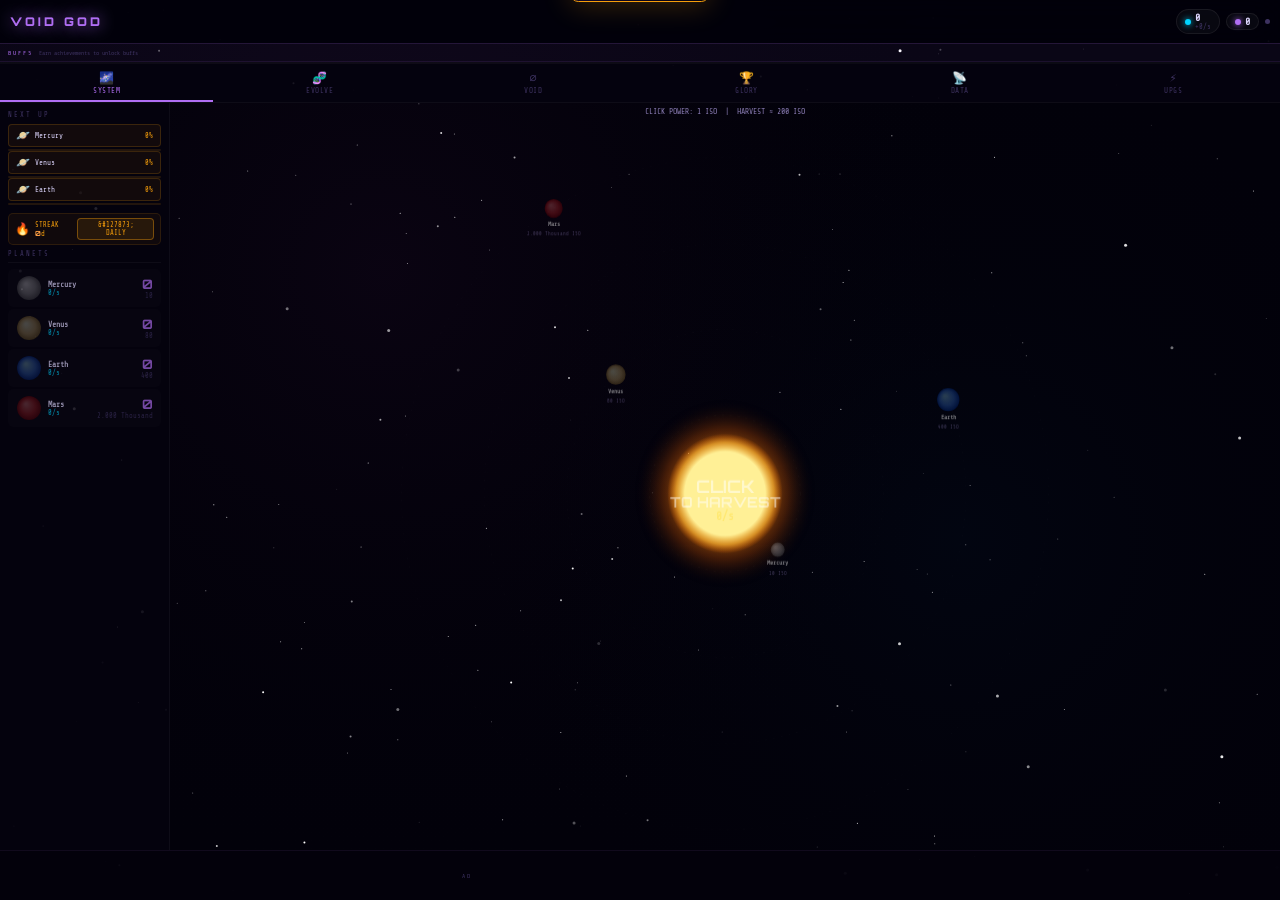
==== commit 5c93119b: "Rename void-god-solar-5.html to index.html" ====
--- a/index.html
+++ b/index.html
@@ -2,6 +2,12 @@
 <html lang="en">
 <head>
 <meta charset="UTF-8">
+  <title>Planet Simulator Online | Void God</title>
+  <meta name="description" content="A heavy idle simulator. Create your planet and survive the void.">
+  <meta name="keywords" content="idle game, planet simulator, clicker, void god, space game">
+  <meta property="og:title" content="Planet Simulator Online | Void God">
+  <meta property="og:description" content="A heavy idle simulator. Create your planet and survive the void.">
+  <meta name="robots" content="index, follow">
 <meta name="viewport" content="width=device-width,initial-scale=1,maximum-scale=1,user-scalable=no">
 <title>VOID GOD ∅ SOLAR DOMINION</title>
 <link href="https://fonts.googleapis.com/css2?family=Orbitron:wght@400;700;900&family=Share+Tech+Mono&display=swap" rel="stylesheet">
@@ -286,10 +292,51 @@
 
 ::-webkit-scrollbar{width:3px;height:3px;}
 ::-webkit-scrollbar-thumb{background:rgba(176,110,243,.2);border-radius:2px;}
+
+/* ===== ADDICTIVE + UPGRADE FEATURES ===== */
+#screen-solar{flex-direction:column}
+#solar-main{flex:1;min-height:0;overflow:hidden}
+#ad-slot{flex-shrink:0;background:rgba(4,2,12,.97);border-top:1px solid rgba(176,110,243,.08);display:flex;align-items:center;justify-content:center;min-height:50px;padding:4px 8px;gap:6px}
+#ad-lbl{font-size:6px;letter-spacing:2px;color:var(--txt3);white-space:nowrap}
+#ad-inner{flex:1;max-width:340px}
+#frenzy-bar{height:3px;flex-shrink:0;display:none;background:rgba(255,71,87,.08)}
+#frenzy-fill{height:100%;background:linear-gradient(90deg,#ff4757,#ff9f43,#f59e0b);width:100%}
+#frenzy-lbl{font-size:6.5px;text-align:center;color:#ff4757;letter-spacing:2px;display:none;padding:1px;font-weight:700}
+body.frenzy #frenzy-bar,body.frenzy #frenzy-lbl{display:block}
+body.frenzy #solar-canvas{filter:saturate(1.8) brightness(1.15)}
+#streak-bar{display:flex;align-items:center;gap:5px;padding:4px 6px;margin-bottom:5px;background:rgba(245,158,11,.05);border:1px solid rgba(245,158,11,.12);border-radius:5px;font-size:7px;color:var(--gold)}
+#daily-btn{margin-left:auto;padding:2px 8px;border-radius:4px;border:1px solid rgba(245,158,11,.4);background:rgba(245,158,11,.1);color:var(--gold);font-family:'Share Tech Mono',monospace;font-size:7px;cursor:pointer}
+#daily-btn.claimed{opacity:.3;cursor:default}
+#bonus-popup{position:fixed;top:50%;left:50%;transform:translate(-50%,-50%) scale(0);z-index:8500;background:linear-gradient(135deg,rgba(20,10,50,.99),rgba(5,3,15,.99));border:2px solid var(--gold);border-radius:12px;padding:18px 28px;text-align:center;pointer-events:none;transition:transform .35s cubic-bezier(.34,1.56,.64,1);box-shadow:0 8px 40px rgba(245,158,11,.3)}
+#bonus-popup.show{transform:translate(-50%,-50%) scale(1)}
+#bp-mult{font-family:'Orbitron',sans-serif;font-weight:900;font-size:32px;color:var(--gold);text-shadow:0 0 25px var(--gold)}
+#bp-sub{font-size:9px;color:var(--txt2);margin-top:4px;letter-spacing:2px}
+#bp-dur{font-size:8px;color:var(--orange);margin-top:3px}
+#warp-overlay{position:fixed;inset:0;z-index:9990;pointer-events:none;opacity:0;background:radial-gradient(ellipse,rgba(176,110,243,.35),transparent 70%);transition:opacity .4s}
+#warp-overlay.on{opacity:1;animation:warpPulse .3s ease infinite alternate}
+@keyframes warpPulse{to{background:radial-gradient(ellipse,rgba(176,110,243,.6),transparent 70%)}}
+.adv-btn{background:rgba(176,110,243,.1);border:1px solid rgba(176,110,243,.3);color:var(--acc);font-family:'Share Tech Mono',monospace;font-size:7px;padding:2px 8px;border-radius:4px;cursor:pointer;margin-left:4px}
+.adv-btn:hover{background:rgba(176,110,243,.22)}
+.upg-panel{background:rgba(8,5,24,.85);border:1px solid rgba(176,110,243,.12);border-radius:8px;padding:12px;margin-bottom:8px;max-width:520px;margin:0 auto 8px}
+.upg-grid{display:grid;grid-template-columns:repeat(auto-fill,minmax(126px,1fr));gap:6px;margin-top:6px}
+.upg-card{background:rgba(5,3,15,.9);border:1px solid rgba(176,110,243,.14);border-radius:7px;padding:8px 9px;cursor:pointer;transition:.15s;position:relative;min-height:86px}
+.upg-card:hover:not(.cant):not(.maxed){border-color:rgba(176,110,243,.5);background:rgba(176,110,243,.08);transform:translateY(-2px)}
+.upg-card.cant{opacity:.38;cursor:default}
+.upg-card.maxed{border-color:rgba(245,158,11,.4);background:rgba(245,158,11,.04)}
+.upg-card.legendary{border-color:rgba(245,158,11,.25)}
+.upg-card.legendary:not(.cant):not(.maxed){animation:nodeGlow 2s ease infinite alternate}
+.upg-icon{font-size:20px;margin-bottom:3px}
+.upg-name{font-size:7.5px;font-weight:700;color:var(--txt);margin-bottom:2px;line-height:1.2}
+.upg-eff{font-size:6.5px;color:var(--green);margin-bottom:4px}
+.upg-cost{font-size:7px}
+.upg-lv{position:absolute;top:3px;right:5px;font-size:5.5px;color:var(--txt3)}
+.upg-card.maxed .upg-lv{color:var(--gold)}
 </style>
 </head>
 <body>
 <canvas id="space-canvas"></canvas>
+<div id="warp-overlay"></div>
+<div id="bonus-popup"><div id="bp-mult">x5</div><div id="bp-sub">FRENZY</div><div id="bp-dur">30s</div></div>
 <div id="flash"></div><div id="crit-flash"></div>
 <div id="toast-wrap"></div>
 <div id="milestone-banner"><div id="mb-pre">✦ ACHIEVEMENT ✦</div><div id="mb-msg">...</div></div>
@@ -325,12 +372,15 @@
 
   <div id="combo-strip"><div id="combo-fill"></div><div id="combo-badge">COMBO!</div></div>
 
-  <nav id="nav">
+  <div id="frenzy-bar"><div id="frenzy-fill"></div></div>
+<div id="frenzy-lbl">FRENZY</div>
+<nav id="nav">
     <button class="ntab on" onclick="tab('solar')" id="nt-solar"><span class="ni">🌌</span>SYSTEM<span class="nbadge" id="badge-solar"></span></button>
     <button class="ntab" onclick="tab('skills')" id="nt-skills"><span class="ni">🧬</span>EVOLVE<span class="nbadge" id="badge-skills"></span></button>
     <button class="ntab" onclick="tab('void')" id="nt-void"><span class="ni">∅</span>VOID<span class="nbadge" id="badge-void"></span></button>
     <button class="ntab" onclick="tab('achieve')" id="nt-achieve"><span class="ni">🏆</span>GLORY<span class="nbadge" id="badge-achieve"></span></button>
     <button class="ntab" onclick="tab('stats')" id="nt-stats"><span class="ni">📡</span>DATA</button>
+    <button class="ntab" onclick="tab('upgrades')" id="nt-upgrades"><span class="ni">&#9889;</span>UPGS<span class="nbadge" id="badge-upgrades"></span></button>
   </nav>
 
   <div id="main">
@@ -340,6 +390,7 @@
       <div id="solar-main">
         <div id="planet-list-panel">
           <div id="next-up"></div>
+          <div id="streak-bar"><span style="font-size:12px">&#128293;</span><span>STREAK <b id="streak-v" style="color:var(--orange);font-family:Orbitron,sans-serif">0</b>d</span><button id="daily-btn" onclick="claimDaily()">&#127873; DAILY</button></div>
           <div class="plist-title">PLANETS</div>
           <div id="planet-buy-list"></div>
         </div>
@@ -353,6 +404,7 @@
           </div>
         </div>
       </div>
+      <div id="ad-slot"><span id="ad-lbl">AD</span><div id="ad-inner"><script async="async" data-cfasync="false" src="https://pl28773503.effectivegatecpm.com/900a963ba8053c59fa04ff02450d4e12/invoke.js"></script><div id="container-900a963ba8053c59fa04ff02450d4e12"></div></div></div>
     </div>
 
     <!-- SKILLS -->
@@ -418,6 +470,7 @@
       </div>
     </div>
 
+    <div class="screen" id="screen-upgrades" style="padding:10px;overflow-y:auto"><div id="iso-upg-screen"></div></div>
   </div>
 </div>
 
@@ -450,42 +503,93 @@
 };
 
 const SKILLS = {
-  tec1:{name:"Tectonics I",  cat:"GEOLOGY", icon:"🪨",row:0,col:0,max:1,cost:200,   prereq:[],      desc:"+10% all gen output.",      eff:"+10% gen",   mult:{gen:1.1}},
-  tec2:{name:"Tectonics II", cat:"GEOLOGY", icon:"🪨",row:0,col:1,max:1,cost:2000,  prereq:["tec1"],desc:"+15% all gen output.",      eff:"+15% gen",   mult:{gen:1.15}},
-  volc:{name:"Volcanics",    cat:"GEOLOGY", icon:"🌋",row:0,col:2,max:1,cost:15000, prereq:["tec2"],desc:"+25% all gen output.",      eff:"+25% gen",   mult:{gen:1.25}},
-  mant:{name:"Mantle Tap",   cat:"GEOLOGY", icon:"⛏️",row:1,col:0,max:1,cost:500,  prereq:[],       desc:"Click power ×2.",           eff:"Click ×2",   mult:{click:2}},
-  lens:{name:"Crust Lens",   cat:"GEOLOGY", icon:"🔭",row:1,col:1,max:1,cost:5000, prereq:["mant"],  desc:"Click power ×3.",           eff:"Click ×3",   mult:{click:3}},
-  geocore:{name:"Geo Core",  cat:"GEOLOGY", icon:"💠",row:1,col:2,max:1,cost:50000,prereq:["lens","volc"],desc:"Cycle ×1.5 + Click ×2.", eff:"Cycle×1.5 Click×2",mult:{click:2,cycle:1.5},legendary:true},
-  atmo:{name:"Atmosphere",   cat:"BIOLOGY", icon:"💨",row:0,col:0,max:1,cost:500,  prereq:[],       desc:"+12% gen output.",          eff:"+12% gen",   mult:{gen:1.12}},
-  hydr:{name:"Hydration",    cat:"BIOLOGY", icon:"🌊",row:0,col:1,max:1,cost:3000, prereq:["atmo"], desc:"Venus output ×2.",          eff:"Venus ×2",   mult:{gen:1.1}},
-  bio:{ name:"Biosphere",    cat:"BIOLOGY", icon:"🌿",row:0,col:2,max:1,cost:20000,prereq:["hydr"], desc:"+30% gen output.",          eff:"+30% gen",   mult:{gen:1.3}},
-  nnet:{name:"Neural Net",   cat:"BIOLOGY", icon:"🧠",row:1,col:0,max:1,cost:1000, prereq:[],       desc:"Click ×1.25.",              eff:"Click ×1.25",mult:{click:1.25}},
-  symb:{name:"Symbiosis",    cat:"BIOLOGY", icon:"🦠",row:1,col:1,max:1,cost:8000, prereq:["nnet","atmo"],desc:"Cycle ×1.3.",         eff:"Cycle ×1.3", mult:{cycle:1.3}},
-  gaia:{name:"Gaia Mind",    cat:"BIOLOGY", icon:"🌍",row:1,col:2,max:1,cost:200000,prereq:["bio","symb"],desc:"ALL output ×2.",      eff:"ALL ×2",     mult:{gen:2,click:2,cycle:2},legendary:true},
-  sunmoon:{name:"Sun & Moon",cat:"TEMPORAL",icon:"☀️",row:0,col:0,max:5,cost:100, costMult:3,prereq:[],desc:"Auto-advance days. +speed/level.",eff:"Auto advance",special:"auto"},
-  chron1:{name:"Chronos I",  cat:"TEMPORAL",icon:"⏱️",row:0,col:1,max:1,cost:5000,prereq:["sunmoon"],desc:"Auto ×1.3 faster.",       eff:"Auto ×1.3",  mult:{auto:1.3}},
-  chron2:{name:"Chronos II", cat:"TEMPORAL",icon:"⏰",row:0,col:2,max:1,cost:50000,prereq:["chron1"],desc:"Auto ×1.7 faster.",       eff:"Auto ×1.7",  mult:{auto:1.7}},
-  dil:{  name:"Dilation",    cat:"TEMPORAL",icon:"🌀",row:1,col:0,max:1,cost:500,  prereq:[],       desc:"+15% gen output.",          eff:"+15% gen",   mult:{gen:1.15}},
-  para:{ name:"Paradox",     cat:"TEMPORAL",icon:"♾️",row:1,col:1,max:1,cost:25000,prereq:["dil","chron1"],desc:"Cycle ×1.5.",        eff:"Cycle ×1.5", mult:{cycle:1.5}},
-  omega:{name:"Omega Clock",  cat:"TEMPORAL",icon:"🕰️",row:1,col:2,max:1,cost:500000,prereq:["chron2","para"],desc:"ALL gen ×3.",     eff:"ALL gen ×3", mult:{gen:3},legendary:true},
-  sup:{ name:"Superposition",cat:"QUANTUM", icon:"🔮",row:0,col:0,max:1,cost:2000, prereq:[],       desc:"+20% gen output.",          eff:"+20% gen",   mult:{gen:1.2}},
-  ent:{ name:"Entanglement",  cat:"QUANTUM",icon:"🔗",row:0,col:1,max:1,cost:15000,prereq:["sup"],  desc:"+25% gen output.",          eff:"+25% gen",   mult:{gen:1.25}},
-  tun:{ name:"Tunneling",    cat:"QUANTUM", icon:"🌉",row:0,col:2,max:1,cost:100000,prereq:["ent"], desc:"Click ×5.",                 eff:"Click ×5",   mult:{click:5}},
-  wav:{ name:"Wave Func.",   cat:"QUANTUM", icon:"〰️",row:1,col:0,max:1,cost:3000, prereq:[],       desc:"+20% gen output.",          eff:"+20% gen",   mult:{gen:1.2}},
-  dec:{ name:"Decoherence",  cat:"QUANTUM", icon:"💥",row:1,col:1,max:1,cost:40000,prereq:["wav","sup"],desc:"Nova ×3 · Crit ×2.",    eff:"Nova×3 Crit×2",mult:{nova:3,crit:2}},
-  qsup:{name:"Q.Supremacy",  cat:"QUANTUM", icon:"⚛️",row:1,col:2,max:1,cost:1000000,prereq:["tun","dec"],desc:"ALL ×4.",            eff:"ALL ×4",     mult:{gen:4,click:4,cycle:4},legendary:true},
-  novf:{name:"Nova Forge",   cat:"COSMIC",  icon:"✨",row:0,col:0,max:5,cost:10000,costMult:2,prereq:[],desc:"Nova yield ×2 per level.",eff:"Nova×2/lv",special:"nova"},
-  dark:{name:"Dark Energy",  cat:"COSMIC",  icon:"🌑",row:0,col:1,max:1,cost:80000,prereq:["novf"], desc:"+40% gen output.",          eff:"+40% gen",   mult:{gen:1.4}},
-  snet:{name:"Stellar Net",  cat:"COSMIC",  icon:"🕸️",row:0,col:2,max:1,cost:500000,prereq:["dark"],desc:"Neutron ★ ×3.",           eff:"Neutron ×3", mult:{gen:1.2}},
-  gtrap:{name:"Ghost Trap",  cat:"COSMIC",  icon:"👻",row:1,col:0,max:1,cost:20000,prereq:[],       desc:"Ghost ×5 + auto-collect.",  eff:"Ghost×5+Auto",special:"ghost"},
-  vanc:{ name:"Void Anchor", cat:"COSMIC",  icon:"⚓",row:1,col:1,max:1,cost:150000,prereq:["gtrap","novf"],desc:"Cycle ×2.",          eff:"Cycle ×2",   mult:{cycle:2}},
-  godm:{name:"GOD MODE",     cat:"COSMIC",  icon:"👁️",row:1,col:2,max:1,cost:9999999,prereq:["snet","vanc"],desc:"ALL ×10.",          eff:"ALL ×10",    mult:{gen:10,click:10,cycle:10},legendary:true},
-  sbind:{name:"Soul Bind",   cat:"VOID",    icon:"⛓️",row:0,col:0,max:1,cost:10000,prereq:[],       desc:"Keep 20% planets on collapse.",eff:"Keep 20%", special:"soul"},
-  vpuls:{name:"Void Pulse",  cat:"VOID",    icon:"💫",row:0,col:1,max:1,cost:50000,prereq:["sbind"],desc:"+1% gen per VOID token.",   eff:"+1%/VOID",   special:"vpulse"},
-  dmatt:{name:"Dark Matter", cat:"VOID",    icon:"⚫",row:0,col:2,max:1,cost:200000,prereq:["vpuls"],desc:"Click += VOID×100.",        eff:"Click+VOID×100",special:"vmatter"},
-  nexs:{ name:"Void Nexus",  cat:"VOID",    icon:"🌟",row:1,col:0,max:1,cost:5000, prereq:[],       desc:"Start each cycle +100K ISO.",eff:"Start +100K",special:"nexus"},
-  cmem:{ name:"Collapse Mem",cat:"VOID",    icon:"🧿",row:1,col:1,max:1,cost:80000,prereq:["nexs","sbind"],desc:"Keep void skills on collapse.",eff:"Keep skills",special:"cmem"},
-  imm:{  name:"IMMORTAL",    cat:"VOID",    icon:"∞", row:1,col:2,max:1,cost:5000000,prereq:["dmatt","cmem"],desc:"Cycle yield ×VOID tokens.",eff:"Cycle×VOID",special:"immortal",legendary:true},
+  // GEOLOGY
+  tec1:{name:"Tectonics I",    cat:"GEOLOGY", icon:"&#129704;",row:0,col:0,max:1,cost:200,    prereq:[],              desc:"+10% all gen.",      eff:"+10% gen",       mult:{gen:1.1}},
+  tec2:{name:"Tectonics II",   cat:"GEOLOGY", icon:"&#129704;",row:0,col:1,max:1,cost:2000,   prereq:["tec1"],        desc:"+15% all gen.",      eff:"+15% gen",       mult:{gen:1.15}},
+  tec3:{name:"Tectonics III",  cat:"GEOLOGY", icon:"&#129704;",row:0,col:2,max:1,cost:15000,  prereq:["tec2"],        desc:"+25% all gen.",      eff:"+25% gen",       mult:{gen:1.25}},
+  volc:{name:"Volcanics",      cat:"GEOLOGY", icon:"&#127755;",row:0,col:3,max:1,cost:60000,  prereq:["tec3"],        desc:"+40% all gen.",      eff:"+40% gen",       mult:{gen:1.4}},
+  megav:{name:"Mega Eruption", cat:"GEOLOGY", icon:"&#128293;",row:0,col:4,max:1,cost:400000, prereq:["volc"],        desc:"+60% all gen.",      eff:"+60% gen",       mult:{gen:1.6}},
+  mant:{name:"Mantle Tap",     cat:"GEOLOGY", icon:"&#9935;",  row:1,col:0,max:1,cost:500,    prereq:[],              desc:"Click power x2.",    eff:"Click x2",       mult:{click:2}},
+  lens:{name:"Crust Lens",     cat:"GEOLOGY", icon:"&#128301;",row:1,col:1,max:1,cost:5000,   prereq:["mant"],        desc:"Click power x3.",    eff:"Click x3",       mult:{click:3}},
+  deepd:{name:"Deep Drill",    cat:"GEOLOGY", icon:"&#128685;",row:1,col:2,max:1,cost:30000,  prereq:["lens"],        desc:"Click power x4.",    eff:"Click x4",       mult:{click:4}},
+  seism:{name:"Seismic Amp",   cat:"GEOLOGY", icon:"&#128225;",row:1,col:3,max:1,cost:150000, prereq:["deepd"],       desc:"Cycle x2 + Clk x2.", eff:"Cyc x2 Clk x2", mult:{click:2,cycle:2}},
+  geocore:{name:"GEO CORE",    cat:"GEOLOGY", icon:"&#128160;",row:1,col:4,max:1,cost:800000, prereq:["seism","megav"],desc:"ALL x5.",            eff:"ALL x5",         mult:{gen:5,click:5,cycle:5},legendary:true},
+  riftzone:{name:"Rift Zone",  cat:"GEOLOGY", icon:"&#127754;",row:2,col:0,max:3,cost:200000, costMult:2,prereq:["mant"],desc:"+20% gen/lv.",    eff:"+20% gen/lv",    mult:{gen:1.2}},
+  ironcore:{name:"Iron Core",  cat:"GEOLOGY", icon:"&#9881;",  row:2,col:1,max:1,cost:1e6,    prereq:["riftzone"],    desc:"Gen x2 + Cycle x2.", eff:"Gen x2 Cyc x2",  mult:{gen:2,cycle:2}},
+  pressur:{name:"Pressurized", cat:"GEOLOGY", icon:"&#128168;",row:2,col:2,max:1,cost:4e6,    prereq:["ironcore"],    desc:"Click x5 + Gen x1.5.",eff:"Clk x5 Gen x1.5",mult:{click:5,gen:1.5}},
+  earthcore:{name:"EARTH CORE",cat:"GEOLOGY", icon:"&#127757;",row:2,col:3,max:1,cost:2.5e7,  prereq:["pressur","geocore"],desc:"ALL x8.",         eff:"ALL x8",         mult:{gen:8,click:8,cycle:8},legendary:true},
+  // BIOLOGY
+  atmo:{name:"Atmosphere",     cat:"BIOLOGY", icon:"&#128168;",row:0,col:0,max:1,cost:500,    prereq:[],              desc:"+12% gen output.",   eff:"+12% gen",       mult:{gen:1.12}},
+  hydr:{name:"Hydration",      cat:"BIOLOGY", icon:"&#127754;",row:0,col:1,max:1,cost:3000,   prereq:["atmo"],        desc:"+15% gen output.",   eff:"+15% gen",       mult:{gen:1.15}},
+  eco:{ name:"Ecosystem",      cat:"BIOLOGY", icon:"&#129419;",row:0,col:2,max:1,cost:18000,  prereq:["hydr"],        desc:"+20% gen output.",   eff:"+20% gen",       mult:{gen:1.2}},
+  bio:{ name:"Biosphere",      cat:"BIOLOGY", icon:"&#127807;",row:0,col:3,max:1,cost:80000,  prereq:["eco"],         desc:"+35% gen output.",   eff:"+35% gen",       mult:{gen:1.35}},
+  evolve:{name:"Evolution",    cat:"BIOLOGY", icon:"&#129516;",row:0,col:4,max:1,cost:400000, prereq:["bio"],         desc:"+50% gen output.",   eff:"+50% gen",       mult:{gen:1.5}},
+  nnet:{name:"Neural Net",     cat:"BIOLOGY", icon:"&#129504;",row:1,col:0,max:1,cost:1000,   prereq:[],              desc:"Click x1.5.",         eff:"Click x1.5",    mult:{click:1.5}},
+  symb:{name:"Symbiosis",      cat:"BIOLOGY", icon:"&#129440;",row:1,col:1,max:1,cost:8000,   prereq:["nnet","atmo"], desc:"Cycle x1.5.",         eff:"Cycle x1.5",    mult:{cycle:1.5}},
+  hive:{name:"Hive Mind",      cat:"BIOLOGY", icon:"&#128029;",row:1,col:2,max:1,cost:50000,  prereq:["symb"],        desc:"Cycle x2 + Clk x2.", eff:"Cyc x2 Clk x2", mult:{cycle:2,click:2}},
+  hivek:{name:"Hive King",     cat:"BIOLOGY", icon:"&#128081;",row:1,col:3,max:1,cost:300000, prereq:["hive"],        desc:"Gen x2 + Cycle x2.", eff:"Gen x2 Cyc x2",  mult:{gen:2,cycle:2}},
+  gaia:{name:"GAIA MIND",      cat:"BIOLOGY", icon:"&#127757;",row:1,col:4,max:1,cost:2e6,    prereq:["hivek","evolve"],desc:"ALL x4.",            eff:"ALL x4",         mult:{gen:4,click:4,cycle:4},legendary:true},
+  mutat:{name:"Mutation",      cat:"BIOLOGY", icon:"&#9763;",  row:2,col:0,max:5,cost:300000, costMult:2,prereq:["nnet"],desc:"+15% click/lv.",  eff:"+15% click/lv",  mult:{click:1.15}},
+  pandem:{name:"Pandemic",     cat:"BIOLOGY", icon:"&#129440;",row:2,col:1,max:1,cost:2e6,    prereq:["mutat"],       desc:"Ghost spawn x3.",    eff:"Ghost x3",        special:"ghost3"},
+  lifeforce:{name:"Life Force",cat:"BIOLOGY", icon:"&#128154;",row:2,col:2,max:1,cost:8e6,    prereq:["pandem"],      desc:"All output x2.",     eff:"ALL x2",          mult:{gen:2,click:2,cycle:2}},
+  omegalife:{name:"OMEGA LIFE",cat:"BIOLOGY", icon:"&#127807;",row:2,col:3,max:1,cost:5e7,    prereq:["lifeforce","gaia"],desc:"ALL x10.",         eff:"ALL x10",         mult:{gen:10,click:10,cycle:10},legendary:true},
+  // TEMPORAL
+  sunmoon:{name:"Sun & Moon",  cat:"TEMPORAL",icon:"&#9728;",  row:0,col:0,max:5,cost:100,    costMult:3,prereq:[],   desc:"Auto-advance days.", eff:"Auto advance",    special:"auto"},
+  chron1:{name:"Chronos I",    cat:"TEMPORAL",icon:"&#9201;",  row:0,col:1,max:1,cost:5000,   prereq:["sunmoon"],     desc:"Auto x1.5 faster.",  eff:"Auto x1.5",       mult:{auto:1.5}},
+  chron2:{name:"Chronos II",   cat:"TEMPORAL",icon:"&#9200;",  row:0,col:2,max:1,cost:40000,  prereq:["chron1"],      desc:"Auto x2 faster.",    eff:"Auto x2",         mult:{auto:2}},
+  chron3:{name:"Chronos III",  cat:"TEMPORAL",icon:"&#128336;",row:0,col:3,max:1,cost:300000, prereq:["chron2"],      desc:"Auto x2 faster.",    eff:"Auto x2",         mult:{auto:2}},
+  timestop:{name:"Time Stop",  cat:"TEMPORAL",icon:"&#9208;",  row:0,col:4,max:1,cost:2e6,    prereq:["chron3"],      desc:"Auto x3 + Gen x2.",  eff:"Auto x3 Gen x2",  mult:{auto:3,gen:2}},
+  dil:{name:"Dilation",        cat:"TEMPORAL",icon:"&#127756;",row:1,col:0,max:1,cost:500,    prereq:[],              desc:"+15% gen output.",   eff:"+15% gen",        mult:{gen:1.15}},
+  para:{name:"Paradox",        cat:"TEMPORAL",icon:"&#9854;",  row:1,col:1,max:1,cost:25000,  prereq:["dil","chron1"],desc:"Cycle x1.5.",         eff:"Cycle x1.5",     mult:{cycle:1.5}},
+  timeloop:{name:"Time Loop",  cat:"TEMPORAL",icon:"&#128260;",row:1,col:2,max:1,cost:150000, prereq:["para"],        desc:"Cycle x2 + Gen x1.5.",eff:"Cyc x2 Gen x1.5",mult:{cycle:2,gen:1.5}},
+  eternity:{name:"Eternity",   cat:"TEMPORAL",icon:"&#9879;",  row:1,col:3,max:1,cost:800000, prereq:["timeloop"],    desc:"ALL gen x2.",         eff:"ALL x2",          mult:{gen:2,click:2,cycle:2}},
+  omega:{name:"OMEGA CLOCK",   cat:"TEMPORAL",icon:"&#127775;",row:1,col:4,max:1,cost:6e6,    prereq:["timestop","eternity"],desc:"ALL x5.",        eff:"ALL x5",          mult:{gen:5,click:5,cycle:5},legendary:true},
+  fastfwd:{name:"Fast Forward",cat:"TEMPORAL",icon:"&#9193;",  row:2,col:0,max:5,cost:1e6,   costMult:1.8,prereq:["dil"],desc:"+1/s per day.",   eff:"+1/s per day",    special:"daybonus"},
+  epoch:{name:"Epoch",         cat:"TEMPORAL",icon:"&#128197;",row:2,col:1,max:1,cost:5e6,    prereq:["fastfwd"],     desc:"Cycle x3.",           eff:"Cycle x3",        mult:{cycle:3}},
+  temprift:{name:"Time Rift",  cat:"TEMPORAL",icon:"&#127756;",row:2,col:2,max:1,cost:2e7,    prereq:["epoch"],       desc:"ALL x3 + Auto x2.",  eff:"ALL x3 Auto x2",  mult:{gen:3,click:3,cycle:3,auto:2}},
+  timegod:{name:"TIME GOD",    cat:"TEMPORAL",icon:"&#8987;",  row:2,col:3,max:1,cost:1.5e8,  prereq:["temprift","omega"],desc:"ALL x10.",         eff:"ALL x10",         mult:{gen:10,click:10,cycle:10},legendary:true},
+  // QUANTUM
+  sup:{name:"Superposition",   cat:"QUANTUM", icon:"&#128302;",row:0,col:0,max:1,cost:2000,   prereq:[],              desc:"+20% gen output.",   eff:"+20% gen",        mult:{gen:1.2}},
+  ent:{name:"Entanglement",    cat:"QUANTUM", icon:"&#128279;",row:0,col:1,max:1,cost:15000,  prereq:["sup"],         desc:"+25% gen output.",   eff:"+25% gen",        mult:{gen:1.25}},
+  qfield:{name:"Q. Field",     cat:"QUANTUM", icon:"&#127760;",row:0,col:2,max:1,cost:80000,  prereq:["ent"],         desc:"+40% gen output.",   eff:"+40% gen",        mult:{gen:1.4}},
+  tun:{name:"Tunneling",       cat:"QUANTUM", icon:"&#127759;",row:0,col:3,max:1,cost:400000, prereq:["qfield"],      desc:"Click x6.",           eff:"Click x6",        mult:{click:6}},
+  multiv:{name:"Multiverse",   cat:"QUANTUM", icon:"&#127756;",row:0,col:4,max:1,cost:3e6,    prereq:["tun"],         desc:"Click x8 + Gen x2.", eff:"Clk x8 Gen x2",   mult:{click:8,gen:2}},
+  wav:{name:"Wave Func.",      cat:"QUANTUM", icon:"&#12336;", row:1,col:0,max:1,cost:3000,   prereq:[],              desc:"+20% gen output.",   eff:"+20% gen",        mult:{gen:1.2}},
+  obs:{name:"Observer",        cat:"QUANTUM", icon:"&#128065;",row:1,col:1,max:1,cost:20000,  prereq:["wav"],         desc:"Crit chance +5%.",   eff:"Crit +5%",        special:"crit5"},
+  dec:{name:"Decoherence",     cat:"QUANTUM", icon:"&#128165;",row:1,col:2,max:1,cost:100000, prereq:["obs","sup"],   desc:"Nova x3 Crit x2.",   eff:"Nova x3 Crit x2", mult:{nova:3,crit:2}},
+  qcollapse:{name:"Q. Collapse",cat:"QUANTUM",icon:"&#128371;",row:1,col:3,max:1,cost:600000, prereq:["dec"],         desc:"ALL x2 + Crit +5%.", eff:"ALL x2 Crit +5%", mult:{gen:2,click:2,cycle:2},special:"crit5"},
+  qsup:{name:"Q. SUPREMACY",   cat:"QUANTUM", icon:"&#9883;",  row:1,col:4,max:1,cost:8e6,    prereq:["multiv","qcollapse"],desc:"ALL x6.",        eff:"ALL x6",          mult:{gen:6,click:6,cycle:6},legendary:true},
+  uncert:{name:"Uncertainty",  cat:"QUANTUM", icon:"&#10067;", row:2,col:0,max:5,cost:500000, costMult:2,prereq:["wav"],desc:"Nova chance +/lv.", eff:"Nova+/lv",        special:"novachance"},
+  schrod:{name:"Schrodinger",  cat:"QUANTUM", icon:"&#128049;",row:2,col:1,max:1,cost:4e6,    prereq:["uncert"],      desc:"Gen x3 + Click x3.", eff:"Gen x3 Clk x3",   mult:{gen:3,click:3}},
+  qdiety:{name:"Q. DEITY",     cat:"QUANTUM", icon:"&#9738;",  row:2,col:2,max:1,cost:3e7,    prereq:["schrod","qsup"],desc:"ALL x12.",           eff:"ALL x12",         mult:{gen:12,click:12,cycle:12},legendary:true},
+  // COSMIC
+  novf:{name:"Nova Forge",     cat:"COSMIC",  icon:"&#10024;", row:0,col:0,max:5,cost:10000,  costMult:2,prereq:[],   desc:"Nova yield x2/lv.", eff:"Nova x2/lv",      special:"nova"},
+  starburst:{name:"Starburst", cat:"COSMIC",  icon:"&#128171;",row:0,col:1,max:1,cost:100000, prereq:["novf"],        desc:"+20% gen output.",   eff:"+20% gen",        mult:{gen:1.2}},
+  dark:{name:"Dark Energy",    cat:"COSMIC",  icon:"&#127761;",row:0,col:2,max:1,cost:600000, prereq:["starburst"],   desc:"+50% gen output.",   eff:"+50% gen",        mult:{gen:1.5}},
+  pulsar:{name:"Pulsar",       cat:"COSMIC",  icon:"&#128225;",row:0,col:3,max:1,cost:4e6,    prereq:["dark"],        desc:"Click x4 + Gen x2.", eff:"Clk x4 Gen x2",   mult:{click:4,gen:2}},
+  snet:{name:"Stellar Net",    cat:"COSMIC",  icon:"&#128376;",row:0,col:4,max:1,cost:2e7,    prereq:["pulsar"],      desc:"ALL x3.",             eff:"ALL x3",          mult:{gen:3,click:3,cycle:3}},
+  gtrap:{name:"Ghost Trap",    cat:"COSMIC",  icon:"&#128123;",row:1,col:0,max:1,cost:20000,  prereq:[],              desc:"Auto-collect ghosts.",eff:"Ghost auto",      special:"ghost"},
+  spectre:{name:"Spectre Field",cat:"COSMIC", icon:"&#127783;",row:1,col:1,max:1,cost:150000, prereq:["gtrap"],       desc:"Ghost yield x3.",    eff:"Ghost yield x3",  special:"ghostyield"},
+  vanc:{name:"Void Anchor",    cat:"COSMIC",  icon:"&#9875;",  row:1,col:2,max:1,cost:800000, prereq:["spectre","novf"],desc:"Cycle x3.",         eff:"Cycle x3",        mult:{cycle:3}},
+  singul:{name:"Singularity",  cat:"COSMIC",  icon:"&#11093;", row:1,col:3,max:1,cost:5e6,    prereq:["vanc"],        desc:"ALL x3.",             eff:"ALL x3",          mult:{gen:3,click:3,cycle:3}},
+  godm:{name:"GOD MODE",       cat:"COSMIC",  icon:"&#128065;",row:1,col:4,max:1,cost:5e7,    prereq:["snet","singul"],desc:"ALL x10.",            eff:"ALL x10",         mult:{gen:10,click:10,cycle:10},legendary:true},
+  galcore:{name:"Galaxy Core", cat:"COSMIC",  icon:"&#127756;",row:2,col:0,max:3,cost:5e6,    costMult:3,prereq:["gtrap"],desc:"Gen x1.5/lv.",    eff:"Gen x1.5/lv",     mult:{gen:1.5}},
+  cosmray:{name:"Cosmic Ray",  cat:"COSMIC",  icon:"&#9732;",  row:2,col:1,max:1,cost:3e7,    prereq:["galcore"],     desc:"Click x8 + Gen x3.", eff:"Clk x8 Gen x3",   mult:{click:8,gen:3}},
+  bigbang:{name:"BIG BANG",    cat:"COSMIC",  icon:"&#127752;",row:2,col:2,max:1,cost:2e8,    prereq:["cosmray","godm"],desc:"ALL x20.",           eff:"ALL x20",         mult:{gen:20,click:20,cycle:20},legendary:true},
+  // VOID
+  sbind:{name:"Soul Bind",     cat:"VOID",    icon:"&#9939;",  row:0,col:0,max:1,cost:10000,  prereq:[],              desc:"Keep ISO upgs on collapse.",eff:"Keep upgs",   special:"soul"},
+  vpuls:{name:"Void Pulse",    cat:"VOID",    icon:"&#128171;",row:0,col:1,max:1,cost:50000,  prereq:["sbind"],       desc:"+1% gen per VOID.",  eff:"+1%/VOID",        special:"vpulse"},
+  voidrift:{name:"Void Rift",  cat:"VOID",    icon:"&#127756;",row:0,col:2,max:1,cost:250000, prereq:["vpuls"],       desc:"+2% gen per VOID.",  eff:"+2%/VOID",        special:"vpulse2"},
+  dmatt:{name:"Dark Matter",   cat:"VOID",    icon:"&#11093;", row:0,col:3,max:1,cost:1.5e6,  prereq:["voidrift"],    desc:"Click += VOID x200.", eff:"Click+VOID x200", special:"vmatter"},
+  voidgod:{name:"VOID DEITY",  cat:"VOID",    icon:"&#128374;",row:0,col:4,max:1,cost:2e7,    prereq:["dmatt"],       desc:"Gen x VOID/10.",     eff:"Gen x VOID/10",   special:"voidgod"},
+  nexs:{name:"Void Nexus",     cat:"VOID",    icon:"&#127775;",row:1,col:0,max:1,cost:5000,   prereq:[],              desc:"Start cycle +100K ISO.",eff:"Start +100K",   special:"nexus"},
+  darkseed:{name:"Dark Seed",  cat:"VOID",    icon:"&#127761;",row:1,col:1,max:1,cost:40000,  prereq:["nexs"],        desc:"Start cycle +500K ISO.",eff:"Start +500K",   special:"nexus2"},
+  cmem:{name:"Collapse Mem",   cat:"VOID",    icon:"&#128302;",row:1,col:2,max:1,cost:150000, prereq:["darkseed","sbind"],desc:"Keep void skills on collapse.",eff:"Keep skills",special:"cmem"},
+  entropy:{name:"Entropy",     cat:"VOID",    icon:"&#9760;",  row:1,col:3,max:1,cost:1e6,    prereq:["cmem"],        desc:"+3% gen per VOID.",  eff:"+3%/VOID",        special:"vpulse3"},
+  imm:{name:"IMMORTAL",        cat:"VOID",    icon:"&#8734;",  row:1,col:4,max:1,cost:1e7,    prereq:["voidgod","entropy"],desc:"Cycle x VOID.",   eff:"Cycle x VOID",    special:"immortal",legendary:true},
+  voidecho:{name:"Void Echo",  cat:"VOID",    icon:"&#128226;",row:2,col:0,max:5,cost:2e6,    costMult:2,prereq:["nexs"],desc:"Start +200K/lv.",  eff:"+200K/lv",        special:"voidecho"},
+  maelstrom:{name:"Maelstrom", cat:"VOID",    icon:"&#127755;",row:2,col:1,max:1,cost:1.5e7,  prereq:["voidecho"],    desc:"ALL x4.",             eff:"ALL x4",          mult:{gen:4,click:4,cycle:4}},
+  omnivoid:{name:"OMNI VOID",  cat:"VOID",    icon:"&#128065;",row:2,col:2,max:1,cost:1.5e8,  prereq:["maelstrom","imm"],desc:"ALL x15.",          eff:"ALL x15",         mult:{gen:15,click:15,cycle:15},legendary:true},
 };
 
 const VOID_UPGS = {
@@ -506,46 +610,93 @@
 // ACHIEVEMENTS with buff definitions
 // buff types: gen (ISO/s mult), click (click mult), cycle (harvest mult), crit (crit chance), combo (combo bonus)
 const ACHIEVEMENTS = [
-  {id:"a1",  name:"First Light",     icon:"💡", buff:{type:"gen",  val:1.02}, buffLabel:"+2% gen",   check:s=>s.stats.totalIso>=1},
-  {id:"a2",  name:"Thousand",        icon:"📦", buff:{type:"gen",  val:1.02}, buffLabel:"+2% gen",   check:s=>s.stats.totalIso>=1000},
-  {id:"a3",  name:"Megasov",         icon:"🔮", buff:{type:"gen",  val:1.05}, buffLabel:"+5% gen",   check:s=>s.stats.totalIso>=1e6},
-  {id:"a4",  name:"Billions",        icon:"💰", buff:{type:"gen",  val:1.05}, buffLabel:"+5% gen",   check:s=>s.stats.totalIso>=1e9},
-  {id:"a5",  name:"Trillions",       icon:"🌌", buff:{type:"gen",  val:1.1},  buffLabel:"+10% gen",  check:s=>s.stats.totalIso>=1e12},
-  {id:"a6",  name:"Quadrillions",    icon:"🌠", buff:{type:"gen",  val:1.15}, buffLabel:"+15% gen",  check:s=>s.stats.totalIso>=1e15},
-  {id:"a7",  name:"Quintillions",    icon:"🌟", buff:{type:"gen",  val:1.2},  buffLabel:"+20% gen",  check:s=>s.stats.totalIso>=1e18},
-  {id:"c1",  name:"Clicker",         icon:"👆", buff:{type:"click",val:1.02}, buffLabel:"+2% click", check:s=>s.stats.clicks>=100},
-  {id:"c2",  name:"Compulsive",      icon:"🤏", buff:{type:"click",val:1.05}, buffLabel:"+5% click", check:s=>s.stats.clicks>=1000},
-  {id:"c3",  name:"Addict",          icon:"🧲", buff:{type:"click",val:1.1},  buffLabel:"+10% click",check:s=>s.stats.clicks>=10000},
-  {id:"c4",  name:"Tap God",         icon:"👊", buff:{type:"click",val:1.2},  buffLabel:"+20% click",check:s=>s.stats.clicks>=100000},
-  {id:"cr1", name:"Lucky Strike",    icon:"⚡", buff:{type:"crit", val:0.01}, buffLabel:"+1% crit",  check:s=>s.stats.crits>=1},
-  {id:"cr2", name:"Crit Mass",       icon:"💥", buff:{type:"crit", val:0.02}, buffLabel:"+2% crit",  check:s=>s.stats.crits>=100},
-  {id:"cr3", name:"Crit Storm",      icon:"🌩️",buff:{type:"crit", val:0.03}, buffLabel:"+3% crit",  check:s=>s.stats.crits>=1000},
-  {id:"g1",  name:"Planets Align",   icon:"🪐", buff:{type:"gen",  val:1.03}, buffLabel:"+3% gen",   check:s=>tPlanets(s)>=10},
-  {id:"g2",  name:"Solar Lord",      icon:"☀️", buff:{type:"gen",  val:1.08}, buffLabel:"+8% gen",   check:s=>tPlanets(s)>=100},
-  {id:"g3",  name:"God Factory",     icon:"🌌", buff:{type:"gen",  val:1.15}, buffLabel:"+15% gen",  check:s=>tPlanets(s)>=500},
-  {id:"g4",  name:"Cosmic Empire",   icon:"🏛️", buff:{type:"gen",  val:1.25}, buffLabel:"+25% gen",  check:s=>tPlanets(s)>=1000},
-  {id:"n1",  name:"Nova Witness",    icon:"✨", buff:{type:"gen",  val:1.03}, buffLabel:"+3% gen",   check:s=>s.stats.novas>=1},
-  {id:"n2",  name:"Nova Farmer",     icon:"🌟", buff:{type:"gen",  val:1.08}, buffLabel:"+8% gen",   check:s=>s.stats.novas>=10},
-  {id:"n3",  name:"Nova Lord",       icon:"🔆", buff:{type:"gen",  val:1.15}, buffLabel:"+15% gen",  check:s=>s.stats.novas>=100},
-  {id:"gh1", name:"Ghost Buster",    icon:"👻", buff:{type:"cycle",val:1.03}, buffLabel:"+3% harvest",check:s=>s.stats.ghosts>=1},
-  {id:"gh2", name:"Ghost Magnet",    icon:"🕸️", buff:{type:"cycle",val:1.08}, buffLabel:"+8% harvest",check:s=>s.stats.ghosts>=10},
-  {id:"gh3", name:"Ghost Legion",    icon:"💀", buff:{type:"cycle",val:1.15}, buffLabel:"+15% harvest",check:s=>s.stats.ghosts>=100},
-  {id:"p1",  name:"Collapse",        icon:"🌀", buff:{type:"gen",  val:1.05}, buffLabel:"+5% gen",   check:s=>s.prestigeCount>=1},
-  {id:"p2",  name:"Void Lord",       icon:"∅",  buff:{type:"gen",  val:1.12}, buffLabel:"+12% gen",  check:s=>s.prestigeCount>=5},
-  {id:"p3",  name:"Eternal",         icon:"♾️", buff:{type:"gen",  val:1.2},  buffLabel:"+20% gen",  check:s=>s.prestigeCount>=10},
-  {id:"p4",  name:"Void Ancient",    icon:"🌑", buff:{type:"gen",  val:1.35}, buffLabel:"+35% gen",  check:s=>s.prestigeCount>=25},
-  {id:"p5",  name:"Oblivion",        icon:"🕳️", buff:{type:"gen",  val:1.5},  buffLabel:"+50% gen",  check:s=>s.prestigeCount>=50},
-  {id:"sk1", name:"Scholar",         icon:"📚", buff:{type:"click",val:1.05}, buffLabel:"+5% click", check:s=>Object.keys(s.skills).length>=10},
-  {id:"sk2", name:"Polymath",        icon:"🎓", buff:{type:"click",val:1.1},  buffLabel:"+10% click",check:s=>Object.keys(s.skills).length>=20},
-  {id:"co1", name:"Combo Starter",   icon:"🔥", buff:{type:"combo",val:0.05}, buffLabel:"+5% combo", check:s=>s.stats.maxCombo>=5},
-  {id:"co2", name:"Combo Master",    icon:"⚡", buff:{type:"combo",val:0.1},  buffLabel:"+10% combo",check:s=>s.stats.maxCombo>=20},
-  {id:"co3", name:"Combo God",       icon:"🌪️", buff:{type:"combo",val:0.15}, buffLabel:"+15% combo",check:s=>s.stats.maxCombo>=50},
-  {id:"cy1", name:"Harvester",       icon:"🌾", buff:{type:"cycle",val:1.05}, buffLabel:"+5% harvest",check:s=>s.stats.cycles>=10},
-  {id:"cy2", name:"Grand Harvest",   icon:"🏆", buff:{type:"cycle",val:1.1},  buffLabel:"+10% harvest",check:s=>s.stats.cycles>=50},
-  {id:"cy3", name:"Eternal Harvest", icon:"💎", buff:{type:"cycle",val:1.2},  buffLabel:"+20% harvest",check:s=>s.stats.cycles>=200},
-  {id:"gm",  name:"GOD MODE",        icon:"👁️", buff:{type:"gen",  val:1.5},  buffLabel:"+50% gen",  check:s=>!!s.skills.godm},
-  {id:"im",  name:"IMMORTAL",        icon:"∞",  buff:{type:"gen",  val:2.0},  buffLabel:"×2 gen",    check:s=>!!s.skills.imm},
-];
+  {id:"a1", name:"First Light",      icon:"&#128161;",check:function(s){return s.stats.totalIso>=1;}},
+  {id:"a2", name:"Thousand",         icon:"&#128666;",check:function(s){return s.stats.totalIso>=1000;}},
+  {id:"a3", name:"Million",          icon:"&#128302;",check:function(s){return s.stats.totalIso>=1e6;}},
+  {id:"a4", name:"Billion",          icon:"&#128176;",check:function(s){return s.stats.totalIso>=1e9;}},
+  {id:"a5", name:"Trillion",         icon:"&#127756;",check:function(s){return s.stats.totalIso>=1e12;}},
+  {id:"a6", name:"Quadrillion",      icon:"&#127752;",check:function(s){return s.stats.totalIso>=1e15;}},
+  {id:"a7", name:"Quintillion",      icon:"&#127775;",check:function(s){return s.stats.totalIso>=1e18;}},
+  {id:"a8", name:"Sextillion",       icon:"&#128302;",check:function(s){return s.stats.totalIso>=1e21;}},
+  {id:"a9", name:"Septillion",       icon:"&#11088;", check:function(s){return s.stats.totalIso>=1e24;}},
+  {id:"a10",name:"Octillion",        icon:"&#127764;",check:function(s){return s.stats.totalIso>=1e27;}},
+  {id:"a11",name:"Nonillion",        icon:"&#127752;",check:function(s){return s.stats.totalIso>=1e30;}},
+  {id:"a12",name:"Decillion",        icon:"&#127756;",check:function(s){return s.stats.totalIso>=1e33;}},
+  {id:"c1", name:"Tapper",           icon:"&#128070;",check:function(s){return s.stats.clicks>=10;}},
+  {id:"c2", name:"Clicker",          icon:"&#128075;",check:function(s){return s.stats.clicks>=100;}},
+  {id:"c3", name:"Compulsive",       icon:"&#128214;",check:function(s){return s.stats.clicks>=1000;}},
+  {id:"c4", name:"Addict",           icon:"&#129968;",check:function(s){return s.stats.clicks>=10000;}},
+  {id:"c5", name:"Tap God",          icon:"&#9994;",  check:function(s){return s.stats.clicks>=100000;}},
+  {id:"c6", name:"Finger Blur",      icon:"&#9889;",  check:function(s){return s.stats.clicks>=1000000;}},
+  {id:"cr1",name:"Lucky Strike",     icon:"&#9889;",  check:function(s){return s.stats.crits>=1;}},
+  {id:"cr2",name:"Crit Mass",        icon:"&#128165;",check:function(s){return s.stats.crits>=50;}},
+  {id:"cr3",name:"Crit Storm",       icon:"&#128165;",check:function(s){return s.stats.crits>=500;}},
+  {id:"cr4",name:"Crit Deity",       icon:"&#128165;",check:function(s){return s.stats.crits>=5000;}},
+  {id:"g1", name:"First Orbit",      icon:"&#129680;",check:function(s){return tPlanets(s)>=1;}},
+  {id:"g2", name:"Mini System",      icon:"&#127757;",check:function(s){return tPlanets(s)>=10;}},
+  {id:"g3", name:"Solar Lord",       icon:"&#9728;",  check:function(s){return tPlanets(s)>=50;}},
+  {id:"g4", name:"Star Captain",     icon:"&#128640;",check:function(s){return tPlanets(s)>=100;}},
+  {id:"g5", name:"God Factory",      icon:"&#127756;",check:function(s){return tPlanets(s)>=250;}},
+  {id:"g6", name:"Cosmic Empire",    icon:"&#127963;",check:function(s){return tPlanets(s)>=500;}},
+  {id:"g7", name:"Galaxy Hive",      icon:"&#127756;",check:function(s){return tPlanets(s)>=1000;}},
+  {id:"g8", name:"Universe Lord",    icon:"&#128081;",check:function(s){return tPlanets(s)>=5000;}},
+  {id:"pm1",name:"Mercury Online",   icon:"&#9791;",  check:function(s){return (s.gens.mercury||0)>=1;}},
+  {id:"pm2",name:"Mercury Hive",     icon:"&#9791;",  check:function(s){return (s.gens.mercury||0)>=100;}},
+  {id:"pv1",name:"Venus Online",     icon:"&#9792;",  check:function(s){return (s.gens.venus||0)>=1;}},
+  {id:"pv2",name:"Venus Queen",      icon:"&#9792;",  check:function(s){return (s.gens.venus||0)>=100;}},
+  {id:"pe1",name:"Home World",       icon:"&#127757;",check:function(s){return (s.gens.earth||0)>=1;}},
+  {id:"pe2",name:"Earth Empire",     icon:"&#127757;",check:function(s){return (s.gens.earth||0)>=100;}},
+  {id:"pj1",name:"Jupiter Rising",   icon:"&#127755;",check:function(s){return (s.gens.jupiter||0)>=1;}},
+  {id:"pj2",name:"Jupiter Lord",     icon:"&#127755;",check:function(s){return (s.gens.jupiter||0)>=50;}},
+  {id:"ps1",name:"Ring Bearer",      icon:"&#129680;",check:function(s){return (s.gens.saturn||0)>=1;}},
+  {id:"ps2",name:"Saturn God",       icon:"&#129680;",check:function(s){return (s.gens.saturn||0)>=50;}},
+  {id:"pbh",name:"Event Horizon",    icon:"&#128371;",check:function(s){return (s.gens.blackhole||0)>=1;}},
+  {id:"pb2",name:"Singularity God",  icon:"&#128371;",check:function(s){return (s.gens.blackhole||0)>=10;}},
+  {id:"pd1",name:"Dyson Builder",    icon:"&#9728;",  check:function(s){return (s.gens.dyson||0)>=1;}},
+  {id:"n1", name:"Nova Witness",     icon:"&#10024;", check:function(s){return s.stats.novas>=1;}},
+  {id:"n2", name:"Nova Farmer",      icon:"&#127775;",check:function(s){return s.stats.novas>=10;}},
+  {id:"n3", name:"Nova Lord",        icon:"&#127752;",check:function(s){return s.stats.novas>=100;}},
+  {id:"n4", name:"Supernova King",   icon:"&#128165;",check:function(s){return s.stats.novas>=1000;}},
+  {id:"gh1",name:"Ghost Buster",     icon:"&#128123;",check:function(s){return s.stats.ghosts>=1;}},
+  {id:"gh2",name:"Ghost Magnet",     icon:"&#128376;",check:function(s){return s.stats.ghosts>=10;}},
+  {id:"gh3",name:"Ghost Legion",     icon:"&#128128;",check:function(s){return s.stats.ghosts>=100;}},
+  {id:"gh4",name:"Ghost God",        icon:"&#128065;",check:function(s){return s.stats.ghosts>=1000;}},
+  {id:"p1", name:"First Collapse",   icon:"&#127756;",check:function(s){return s.prestigeCount>=1;}},
+  {id:"p2", name:"Void Initiate",    icon:"&#127761;",check:function(s){return s.prestigeCount>=3;}},
+  {id:"p3", name:"Void Lord",        icon:"&#8709;",  check:function(s){return s.prestigeCount>=5;}},
+  {id:"p4", name:"Eternal",          icon:"&#9854;",  check:function(s){return s.prestigeCount>=10;}},
+  {id:"p5", name:"Void Ancient",     icon:"&#127756;",check:function(s){return s.prestigeCount>=25;}},
+  {id:"p6", name:"Oblivion",         icon:"&#128371;",check:function(s){return s.prestigeCount>=50;}},
+  {id:"p7", name:"Big Crunch God",   icon:"&#128171;",check:function(s){return s.prestigeCount>=100;}},
+  {id:"cy1",name:"Harvester",        icon:"&#127806;",check:function(s){return s.stats.cycles>=5;}},
+  {id:"cy2",name:"Grand Harvest",    icon:"&#127942;",check:function(s){return s.stats.cycles>=25;}},
+  {id:"cy3",name:"Eternal Harvest",  icon:"&#128142;",check:function(s){return s.stats.cycles>=100;}},
+  {id:"cy4",name:"Harvest Deity",    icon:"&#127752;",check:function(s){return s.stats.cycles>=500;}},
+  {id:"co1",name:"Combo Starter",    icon:"&#128293;",check:function(s){return s.stats.maxCombo>=5;}},
+  {id:"co2",name:"Combo Master",     icon:"&#9889;",  check:function(s){return s.stats.maxCombo>=20;}},
+  {id:"co3",name:"Combo God",        icon:"&#127755;",check:function(s){return s.stats.maxCombo>=50;}},
+  {id:"co4",name:"INFINITE COMBO",   icon:"&#9854;",  check:function(s){return s.stats.maxCombo>=100;}},
+  {id:"sk1",name:"Scholar",          icon:"&#128218;",check:function(s){return Object.keys(s.skills).length>=5;}},
+  {id:"sk2",name:"Researcher",       icon:"&#128300;",check:function(s){return Object.keys(s.skills).length>=15;}},
+  {id:"sk3",name:"Polymath",         icon:"&#127891;",check:function(s){return Object.keys(s.skills).length>=25;}},
+  {id:"sk4",name:"Omniscient",       icon:"&#129504;",check:function(s){return Object.keys(s.skills).length>=40;}},
+  {id:"d1", name:"Day Tripper",      icon:"&#128197;",check:function(s){return s.stats.days>=100;}},
+  {id:"d2", name:"Week Warrior",     icon:"&#128198;",check:function(s){return s.stats.days>=500;}},
+  {id:"d3", name:"Month Master",     icon:"&#128202;",check:function(s){return s.stats.days>=2000;}},
+  {id:"d4", name:"Eternal Days",     icon:"&#8987;",  check:function(s){return s.stats.days>=10000;}},
+  {id:"st1",name:"On A Roll",        icon:"&#127919;",check:function(s){return (s.streak||0)>=3;}},
+  {id:"st2",name:"Week Streak",      icon:"&#128293;",check:function(s){return (s.streak||0)>=7;}},
+  {id:"st3",name:"Month Streak",     icon:"&#128170;",check:function(s){return (s.streak||0)>=30;}},
+  {id:"iu1",name:"Upgrade Curious",  icon:"&#128295;",check:function(s){return Object.keys(s.isoUpgs||{}).length>=3;}},
+  {id:"iu2",name:"Upgrade Addict",   icon:"&#9881;",  check:function(s){return Object.keys(s.isoUpgs||{}).length>=10;}},
+  {id:"iu3",name:"Upgrade God",      icon:"&#127942;",check:function(s){return Object.keys(s.isoUpgs||{}).length>=25;}},
+  {id:"gm", name:"GOD MODE",         icon:"&#128065;",check:function(s){return !!s.skills.godm;}},
+  {id:"im", name:"IMMORTAL",         icon:"&#8734;",  check:function(s){return !!s.skills.imm;}},
+  {id:"bb", name:"BIG BANG",         icon:"&#127752;",check:function(s){return !!s.skills.bigbang;}},
+  {id:"tg", name:"TIME GOD",         icon:"&#8987;",  check:function(s){return !!s.skills.timegod;}},
+  {id:"qd", name:"Q. DEITY",         icon:"&#9738;",  check:function(s){return !!s.skills.qdiety;}},
+  {id:"ov", name:"OMNI VOID",        icon:"&#128065;",check:function(s){return !!s.skills.omnivoid;}}
+]
 
 function tPlanets(s){return Object.values(s.gens||{}).reduce((a,b)=>a+b,0);}
 
@@ -585,6 +736,7 @@
 let state = {
   iso:0, void:0, day:1, sysName:"SOLAR SYSTEM",
   prestigeCount:0, skills:{}, voidUpgs:{}, gens:{}, achievements:{},
+  isoUpgs:{}, streak:0, lastDaily:0,
   stats:{totalIso:0,novas:0,ghosts:0,days:0,cycles:0,clicks:0,crits:0,maxCombo:0}
 };
 
@@ -627,6 +779,13 @@
   setInterval(autoSave,12000);
   setInterval(()=>{ calcIPS(); renderPlanetList(); renderNextUp(); refreshSkillAffordability(); renderBuffStrip(); },1000);
 
+  if(!state.isoUpgs)state.isoUpgs={};
+  if(!state.streak)state.streak=0;
+  if(!state.lastDaily)state.lastDaily=0;
+  if(state.skills.nexs)state.iso+=100000;
+  if(state.skills.darkseed)state.iso+=500000;
+  if(state.skills.voidecho)state.iso+=(state.skills.voidecho||0)*200000;
+  if(typeof updateStreakUI==='function')updateStreakUI();
   renderAll();
   tab('solar');
   addLog("SOLAR DOMINION ONLINE","lg");
@@ -984,7 +1143,8 @@
   let nm=(state.skills.dec?3:1)*(state.skills.novf>0?Math.pow(2,state.skills.novf):1)*Math.pow(2,state.voidUpgs.starforge||0);
   if(Math.random()<.00007*nm) triggerNova();
 
-  if(Math.random()<.004){
+  var ghostR=0.004*(state.skills.pandem?3:1)*(state.isoUpgs&&state.isoUpgs.t3_ghost?3:1);
+  if(Math.random()<ghostR){
     let owned=PLANETS.filter(p=>(state.gens[p.id]||0)>0);
     if(owned.length&&eventTiles.length<3){
       let p=owned[Math.floor(Math.random()*owned.length)];
@@ -1004,51 +1164,94 @@
     eventTiles=eventTiles.filter(et=>et.type!=='ghost');
   }
 
+  if(typeof frenzyActive!=='undefined'&&!frenzyActive&&Math.random()<0.002)triggerFrenzy();
+  if(typeof goldenHourActive!=='undefined'&&!goldenHourActive&&Math.random()<0.001)triggerGoldenHour();
+  if(state.isoUpgs&&state.isoUpgs.t3_autoclick&&Math.random()<0.2){var acp=calcClickPower();state.iso+=acp;state.stats.totalIso+=acp;state.stats.clicks++;}
   updateUIFast();
   checkAchievements();
   checkBadges();
+  if(typeof updateDayDisplay==='function')updateDayDisplay();
 }
 
 function calcAutoSpeed(){
-  let s=1;
-  if(state.skills.chron1) s*=1.3;
-  if(state.skills.chron2) s*=1.7;
-  if(state.skills.omega) s*=3;
-  if(state.voidUpgs.echo) s*=1.5;
+  var s=1;
+  Object.keys(SKILLS).forEach(function(k){
+    if(state.skills[k]&&SKILLS[k].mult&&SKILLS[k].mult.auto){
+      var lv=typeof state.skills[k]==='number'?state.skills[k]:1;
+      var b=SKILLS[k].mult.auto;
+      s*=(SKILLS[k].max>1?Math.pow(b,lv):b);
+    }
+  });
+  if(state.voidUpgs.echo)s*=1.5;
   return s;
 }
 
 function getGenMult(){
-  let sk=state.skills, vu=state.voidUpgs, mult=1;
-  ['tec1','tec2','volc','atmo','bio','ent','wav','dark','dil','sup'].forEach(k=>{if(sk[k]) mult*=(SKILLS[k].mult?.gen||1);});
-  if(sk.gaia) mult*=2; if(sk.omega) mult*=3; if(sk.qsup) mult*=4; if(sk.godm) mult*=10;
-  if(sk.vpuls) mult*=(1+state.void*.01);
-  if(vu.darkf) mult*=(1+(vu.darkf||0)*.005*state.void);
-  if(vu.isorain) mult*=(1+(vu.isorain||0)*.05);
-  // Achievement buff
+  var sk=state.skills,vu=state.voidUpgs,mult=1;
+  Object.keys(SKILLS).forEach(function(k){
+    if(sk[k]&&SKILLS[k].mult&&SKILLS[k].mult.gen){
+      var lv=typeof sk[k]==='number'?sk[k]:1;
+      var b=SKILLS[k].mult.gen;
+      mult*=(SKILLS[k].max>1?Math.pow(b,lv):b);
+    }
+  });
+  if(sk.vpuls)mult*=(1+state.void*.01);
+  if(sk.voidrift)mult*=(1+state.void*.02);
+  if(sk.entropy)mult*=(1+state.void*.03);
+  if(sk.voidgod)mult*=Math.max(1,1+(state.void||0)/10);
+  if(sk.fastfwd)mult+=(sk.fastfwd||0)*state.stats.days*.0001;
+  if(vu.darkf)mult*=(1+(vu.darkf||0)*.005*state.void);
+  if(vu.isorain)mult*=(1+(vu.isorain||0)*.05);
   mult*=getAchievementBuffs().genMult;
   return mult;
 }
 
 function calcIPS(){
-  let total=0, mult=getGenMult();
-  PLANETS.forEach(p=>{
-    let cnt=state.gens[p.id]||0;
-    let rate=p.ips*cnt;
-    if(p.id==='blackhole'&&state.voidUpgs.singcore) rate*=3;
+  var total=0,mult=getGenMult();
+  var isoGenM=1;
+  if(state.isoUpgs){
+    if(state.isoUpgs.t1_gen1)isoGenM*=1.25;
+    if(state.isoUpgs.t1_gen2)isoGenM*=1.5;
+    if(state.isoUpgs.t2_gen3)isoGenM*=2;
+    if(state.isoUpgs.t3_gen4)isoGenM*=3;
+    if(state.isoUpgs.t4_gen5)isoGenM*=5;
+    if(state.isoUpgs.t5_gen6)isoGenM*=10;
+    if(state.isoUpgs.t5_all)isoGenM*=100;
+  }
+  var goldM=(typeof goldenHourActive!=='undefined'&&goldenHourActive)?3:1;
+  PLANETS.forEach(function(p){
+    var cnt=state.gens[p.id]||0;
+    var pm=1;
+    if(state.isoUpgs){
+      var pmap={mercury:'t1_merc',venus:'t1_venus',earth:'t2_earth',mars:'t2_mars',asteroid:'t2_asteroid',jupiter:'t3_jupiter',saturn:'t3_saturn',uranus:'t4_uranus',neptune:'t4_neptune',pluto:'t4_pluto',dyson:'t5_dyson',neutron:'t5_neutron',blackhole:'t5_black'};
+      var pmults={t1_merc:3,t1_venus:4,t2_earth:5,t2_mars:6,t2_asteroid:4,t3_jupiter:8,t3_saturn:10,t4_uranus:12,t4_neptune:15,t4_pluto:20,t5_dyson:25,t5_neutron:30,t5_black:50};
+      if(pmap[p.id]&&state.isoUpgs[pmap[p.id]])pm=pmults[pmap[p.id]];
+    }
+    var rate=p.ips*cnt*pm;
+    if(p.id==='blackhole'&&state.voidUpgs.singcore)rate*=3;
     total+=rate;
   });
-  ipsVal=total*mult;
+  ipsVal=total*mult*isoGenM*goldM;
   return ipsVal;
 }
 
 function calcClickPower(){
   let base=1+(state.gens.mercury||0)*.1;
-  if(state.skills.mant) base*=2; if(state.skills.lens) base*=3;
-  if(state.skills.geocore) base*=2; if(state.skills.nnet) base*=1.25;
-  if(state.skills.tun) base*=5; if(state.skills.gaia) base*=2;
-  if(state.skills.qsup) base*=4; if(state.skills.godm) base*=10;
-  if(state.skills.dmatt) base+=state.void*100;
+  Object.keys(SKILLS).forEach(function(k){
+    if(state.skills[k]&&SKILLS[k].mult&&SKILLS[k].mult.click){
+      var lv=typeof state.skills[k]==='number'?state.skills[k]:1;
+      var b=SKILLS[k].mult.click;
+      base*=(SKILLS[k].max>1?Math.pow(b,lv):b);
+    }
+  });
+  if(state.skills.dmatt)base+=(state.void||0)*200;
+  if(state.isoUpgs&&state.isoUpgs.t1_click1)base*=2;
+  if(state.isoUpgs&&state.isoUpgs.t1_click2)base*=3;
+  if(state.isoUpgs&&state.isoUpgs.t2_click3)base*=5;
+  if(state.isoUpgs&&state.isoUpgs.t3_click4)base*=10;
+  if(state.isoUpgs&&state.isoUpgs.t4_click5)base*=20;
+  if(state.isoUpgs&&state.isoUpgs.t5_click6)base*=50;
+  if(typeof frenzyActive!=='undefined'&&frenzyActive)base*=frenzyMult;
   if(combo>0) base*=(1+combo*.1);
   base*=getAchievementBuffs().clickMult;
   return Math.max(1,Math.floor(base));
@@ -1064,6 +1267,14 @@
   if(sk.imm) mult*=Math.max(1,state.void);
   if(sk.vpuls) mult*=(1+state.void*.01);
   mult*=getAchievementBuffs().cycleMult;
+  Object.keys(SKILLS).forEach(function(k){
+    if(state.skills[k]&&SKILLS[k].mult&&SKILLS[k].mult.cycle){
+      var lv=typeof state.skills[k]==='number'?state.skills[k]:1;
+      var b=SKILLS[k].mult.cycle;
+      mult*=(SKILLS[k].max>1?Math.pow(b,lv):b);
+    }
+  });
+  if(state.isoUpgs&&state.isoUpgs.t2_harvest)mult*=3;
   return Math.floor(base*mult);
 }
 
@@ -1193,8 +1404,9 @@
 
 function triggerNova(){
   state.stats.novas++;
-  let lv=state.skills.novf||0, mult=lv>0?Math.pow(2,lv):1;
-  let bonus=Math.floor((state.iso*.08+50000)*mult);
+  var lv=state.skills.novf||0,mult=lv>0?Math.pow(2,lv):1;
+  if(state.isoUpgs&&state.isoUpgs.t3_nova)mult*=5;
+  var bonus=Math.floor((state.iso*.08+50000)*mult);
   state.iso+=bonus; state.stats.totalIso+=bonus;
   addLog('✨ SUPER NOVA +'+fmt(bonus),'lh');
   toast('✨ NOVA! +'+fmt(bonus),'#f59e0b');
@@ -1325,7 +1537,8 @@
   let keptSkills={};
   if(state.skills.cmem){
     let keepCount=3+(state.voidUpgs.collapse_echo||0);
-    let voidSkills=['sbind','nexs','vpuls','dmatt','cmem','imm'];
+    var voidSkills=['sbind','nexs','darkseed','vpuls','voidrift','dmatt','entropy','voidgod','cmem','imm','voidecho','maelstrom','omnivoid'];
+  if(!state.skills.sbind)state.isoUpgs={};
     voidSkills.forEach(k=>{if(state.skills[k]) keptSkills[k]=state.skills[k];});
     // Keep extra skills
     let allSkillKeys=Object.keys(state.skills).filter(k=>!voidSkills.includes(k));
@@ -1426,6 +1639,7 @@
   document.getElementById('badge-skills').classList.toggle('on',sa);
   let va=pendingTokens()>=1||Object.keys(VOID_UPGS).some(k=>{let l=state.voidUpgs[k]||0;return l<VOID_UPGS[k].max&&state.void>=VOID_UPGS[k].cost*(l+1);});
   document.getElementById('badge-void').classList.toggle('on',va);
+  if(typeof ISO_UPGS!=='undefined'){var ua=Object.keys(ISO_UPGS).some(function(k){return !(state.isoUpgs[k]>=(ISO_UPGS[k].max||1))&&state.iso>=ISO_UPGS[k].cost;});var ub=document.getElementById('badge-upgrades');if(ub)ub.classList.toggle('on',ua);}
 }
 
 function tab(t){
@@ -1439,6 +1653,7 @@
   if(t==='void'){renderVoid();}
   if(t==='achieve'){renderAchievements();document.getElementById('badge-achieve').classList.remove('on');achNewSet.clear();}
   if(t==='stats'){renderLog();}
+  if(t==='upgrades'&&typeof renderIsoUpgrades==='function'){renderIsoUpgrades();}
   if(t==='solar'){renderPlanetList();renderNextUp();}
 }
 
@@ -1465,17 +1680,206 @@
 document.getElementById('import-modal').addEventListener('click',function(e){if(e.target===this)closeImport();});
 
 function fmt(n){
-  if(!isFinite(n)||n==null) return '0';
-  if(n>=1e18) return (n/1e18).toFixed(2)+'Ei';
-  if(n>=1e15) return (n/1e15).toFixed(2)+'Qa';
-  if(n>=1e12) return (n/1e12).toFixed(2)+'T';
-  if(n>=1e9)  return (n/1e9).toFixed(2)+'B';
-  if(n>=1e6)  return (n/1e6).toFixed(2)+'M';
-  if(n>=1e3)  return (n/1e3).toFixed(1)+'K';
+  if(!isFinite(n)||n==null)return '0';
+  var names=['','Thousand','Million','Billion','Trillion','Quadrillion','Quintillion','Sextillion','Septillion','Octillion','Nonillion','Decillion'];
+  if(n<1000)return Math.floor(n).toLocaleString();
+  for(var i=names.length-1;i>=1;i--){
+    var d=Math.pow(10,i*3);
+    if(n>=d){
+      var v=n/d;
+      return(v>=100?v.toFixed(1):v>=10?v.toFixed(2):v.toFixed(3))+' '+names[i];
+    }
+  }
   return Math.floor(n).toLocaleString();
 }
 
-function renderAll(){renderPlanetList();renderNextUp();renderAchievements();renderBuffStrip();renderLog();updateUIFast();}
+function renderAll(){renderPlanetList();renderNextUp();renderAchievements();renderBuffStrip();renderLog();updateUIFast();if(typeof updateStreakUI==='function')updateStreakUI();if(typeof updateDayDisplay==='function')updateDayDisplay();}
+
+
+// =========================================================
+// ISO UPGRADES
+// =========================================================
+var ISO_UPGS = {
+  t1_click1:{name:'Solar Tap I',    icon:'&#128070;',tier:1,cost:1e4, max:1,eff:'Click x2',    legendary:false},
+  t1_gen1:  {name:'Orbit Boost I',  icon:'&#127756;',tier:1,cost:2e4, max:1,eff:'Gen +25%',    legendary:false},
+  t1_merc:  {name:'Mercury Rush',   icon:'&#9791;',  tier:1,cost:5e4, max:1,eff:'Mercury x3',  legendary:false},
+  t1_click2:{name:'Solar Tap II',   icon:'&#128075;',tier:1,cost:1e5, max:1,eff:'Click x3',    legendary:false},
+  t1_gen2:  {name:'Orbit Boost II', icon:'&#9889;',  tier:1,cost:2e5, max:1,eff:'Gen +50%',    legendary:false},
+  t1_venus: {name:'Venus Shroud',   icon:'&#9792;',  tier:1,cost:5e5, max:1,eff:'Venus x4',    legendary:false},
+  t1_combo: {name:'Chain Reactor',  icon:'&#9939;',  tier:1,cost:1e6, max:1,eff:'Combo +20',   legendary:false},
+  t2_earth: {name:'Earth Engine',   icon:'&#127757;',tier:2,cost:5e6, max:1,eff:'Earth x5',    legendary:false},
+  t2_click3:{name:'Stellar Tap',    icon:'&#11088;', tier:2,cost:1e7, max:1,eff:'Click x5',    legendary:false},
+  t2_gen3:  {name:'Gravity Wave',   icon:'&#12336;', tier:2,cost:2e7, max:1,eff:'Gen x2',      legendary:false},
+  t2_mars:  {name:'Mars Forge',     icon:'&#9793;',  tier:2,cost:5e7, max:1,eff:'Mars x6',     legendary:false},
+  t2_crit:  {name:'Critical Mass',  icon:'&#128165;',tier:2,cost:1e8, max:1,eff:'Crit +10%',   legendary:false},
+  t2_harvest:{name:'Grand Harvest', icon:'&#127806;',tier:2,cost:2e8, max:1,eff:'Harvest x3',  legendary:false},
+  t2_asteroid:{name:'Asteroid Mine',icon:'&#128704;',tier:2,cost:5e8, max:1,eff:'Asteroid x4', legendary:false},
+  t3_jupiter:{name:'Jupiter Storm', icon:'&#127755;',tier:3,cost:2e9, max:1,eff:'Jupiter x8',  legendary:false},
+  t3_gen4:  {name:'Dark Resonance', icon:'&#127761;',tier:3,cost:5e9, max:1,eff:'Gen x3',      legendary:false},
+  t3_click4:{name:'God Tap',        icon:'&#128170;',tier:3,cost:1e10,max:1,eff:'Click x10',   legendary:false},
+  t3_saturn:{name:'Saturn Ring Tap',icon:'&#129680;',tier:3,cost:2e10,max:1,eff:'Saturn x10',  legendary:false},
+  t3_autoclick:{name:'Auto Pulse',  icon:'&#129302;',tier:3,cost:5e10,max:1,eff:'Auto-click',  legendary:false},
+  t3_nova:  {name:'Nova Cascade',   icon:'&#10024;', tier:3,cost:1e11,max:1,eff:'Nova x5',     legendary:false},
+  t3_ghost: {name:'Ghost Swarm',    icon:'&#128123;',tier:3,cost:2e11,max:1,eff:'Ghost x3',    legendary:false},
+  t4_uranus:{name:'Uranus Freeze',  icon:'&#10052;', tier:4,cost:5e11,max:1,eff:'Uranus x12',  legendary:false},
+  t4_gen5:  {name:'Void Resonance', icon:'&#8709;',  tier:4,cost:1e12,max:1,eff:'Gen x5',      legendary:false},
+  t4_neptune:{name:'Neptune Deep',  icon:'&#128049;',tier:4,cost:5e12,max:1,eff:'Neptune x15', legendary:false},
+  t4_click5:{name:'Omni Tap',       icon:'&#9889;',  tier:4,cost:1e13,max:1,eff:'Click x20',   legendary:false},
+  t4_frenzy:{name:'Frenzy Protocol',icon:'&#128293;',tier:4,cost:2e13,max:1,eff:'Frenzy 60s',  legendary:false},
+  t4_pluto: {name:'Pluto Rift',     icon:'&#128156;',tier:4,cost:5e13,max:1,eff:'Pluto x20',   legendary:false},
+  t4_combo: {name:'Infinite Combo', icon:'&#9854;',  tier:4,cost:1e14,max:1,eff:'Combo slow',  legendary:false},
+  t5_dyson: {name:'Dyson Dominion', icon:'&#9728;',  tier:5,cost:5e14,max:1,eff:'Dyson x25',   legendary:true},
+  t5_gen6:  {name:'Galaxy Brain',   icon:'&#127756;',tier:5,cost:1e15,max:1,eff:'Gen x10',     legendary:true},
+  t5_neutron:{name:'Neutron God',   icon:'&#128171;',tier:5,cost:5e15,max:1,eff:'Neutron x30', legendary:true},
+  t5_click6:{name:'Cosmic Tap',     icon:'&#127752;',tier:5,cost:1e16,max:1,eff:'Click x50',   legendary:true},
+  t5_black: {name:'Black Hole God', icon:'&#128371;',tier:5,cost:5e16,max:1,eff:'BH x50',      legendary:true},
+  t5_all:   {name:'UNIVERSE MODE',  icon:'&#128065;',tier:5,cost:1e18,max:1,eff:'ALL x100',    legendary:true}
+};
+
+function buyIsoUpg(k) {
+  var u = ISO_UPGS[k], lv = state.isoUpgs[k] || 0;
+  if (lv >= u.max) return;
+  if (state.iso < u.cost) { toast('Need ' + fmt(u.cost) + ' ISO!', '#ff4757'); return; }
+  state.iso -= u.cost;
+  state.isoUpgs[k] = 1;
+  toast(u.name + ' unlocked!', '#22c55e');
+  addLog('Upgrade: ' + u.name, 'lg');
+  if (u.legendary) spawnSolarParticles(solarCanvas.width / 2, solarCanvas.height / 2, 40, [245, 158, 11]);
+  renderIsoUpgrades();
+  checkBadges();
+  save();
+}
+
+function renderIsoUpgrades() {
+  if (!state.isoUpgs) state.isoUpgs = {};
+  var tierNames = { 1: 'TIER I - Solar', 2: 'TIER II - Planetary', 3: 'TIER III - Advanced', 4: 'TIER IV - Elite', 5: 'TIER V - LEGENDARY' };
+  var tierCols = { 1: '#00d4ff', 2: '#22c55e', 3: '#b06ef3', 4: '#ff9f43', 5: '#f59e0b' };
+  var byTier = { 1: [], 2: [], 3: [], 4: [], 5: [] };
+  Object.keys(ISO_UPGS).forEach(function (k) { byTier[ISO_UPGS[k].tier].push(k); });
+  var html = '<div style="font-family:Orbitron,sans-serif;font-size:11px;font-weight:700;letter-spacing:2px;margin-bottom:6px;color:var(--acc)">&#9889; ISO UPGRADES</div>';
+  html += '<div style="font-size:7.5px;color:var(--txt3);margin-bottom:10px;">Permanent power boosts. Most reset on Big Crunch unless Soul Bind is owned.</div>';
+  [1, 2, 3, 4, 5].forEach(function (t) {
+    var keys = byTier[t];
+    var anyVis = keys.some(function (k) { return (state.isoUpgs[k] || 0) > 0 || state.iso >= ISO_UPGS[k].cost * 0.05 || t <= 2; });
+    if (!anyVis) return;
+    html += '<div style="font-size:7px;letter-spacing:3px;color:' + tierCols[t] + ';margin:12px 0 6px;font-family:Orbitron,sans-serif;font-weight:700;border-bottom:1px solid rgba(255,255,255,.05);padding-bottom:4px;">' + tierNames[t] + '</div>';
+    html += '<div class="upg-grid">';
+    keys.forEach(function (k) {
+      var u = ISO_UPGS[k], bought = state.isoUpgs[k] || 0, isMax = bought >= u.max, canBuy = !isMax && state.iso >= u.cost;
+      var vis = isMax || canBuy || state.iso >= u.cost * 0.05 || t <= 2;
+      if (!vis) return;
+      var cls = 'upg-card' + (isMax ? ' maxed' : canBuy ? '' : ' cant') + (u.legendary ? ' legendary' : '');
+      html += '<div class="' + cls + '" onclick="buyIsoUpg(\'' + k + '\')">' +
+        '<div class="upg-lv">' + (isMax ? '&#10003; MAX' : '') + '</div>' +
+        '<div class="upg-icon">' + u.icon + '</div>' +
+        '<div class="upg-name">' + u.name + '</div>' +
+        '<div class="upg-eff">' + u.eff + '</div>' +
+        '<div class="upg-cost" style="color:' + (isMax ? 'var(--gold)' : canBuy ? 'var(--gold)' : 'var(--txt3)') + '">' +
+        (isMax ? 'Purchased' : fmt(u.cost) + ' ISO') + '</div></div>';
+    });
+    html += '</div>';
+  });
+  var el = document.getElementById('iso-upg-screen');
+  if (el) el.innerHTML = '<div class="upg-panel">' + html + '</div>';
+}
+
+// =========================================================
+// DAILY BONUS + STREAK
+// =========================================================
+function claimDaily() {
+  if (!state.isoUpgs) state.isoUpgs = {};
+  var now = Date.now(), last = state.lastDaily || 0, oneDay = 20 * 3600000;
+  if (now - last < oneDay) {
+    toast('Daily in ' + Math.ceil((oneDay - (now - last)) / 3600000) + 'h!', '#8b7db5');
+    return;
+  }
+  if (last > 0 && now - last < 48 * 3600000) state.streak = (state.streak || 0) + 1;
+  else state.streak = 1;
+  state.lastDaily = now;
+  var mult = Math.min(10, 1 + Math.floor((state.streak || 0) / 5));
+  var bonus = Math.floor(Math.max(state.iso * 0.15, calcCycleYield() * 10, 5000) * mult);
+  state.iso += bonus;
+  state.stats.totalIso += bonus;
+  toast('Day ' + state.streak + ' streak! +' + fmt(bonus), '#f59e0b');
+  addLog('Daily +' + fmt(bonus) + ' streak ' + state.streak, 'lg');
+  floatNum(window.innerWidth / 2, window.innerHeight * 0.35, '+' + fmt(bonus), '#f59e0b', '16px', true);
+  spawnSolarParticles(solarCanvas.width / 2, solarCanvas.height / 2, 30, [245, 158, 11]);
+  updateStreakUI();
+  save();
+}
+
+function updateStreakUI() {
+  var sv = document.getElementById('streak-v');
+  if (sv) sv.innerText = state.streak || 0;
+  var db = document.getElementById('daily-btn');
+  if (!db) return;
+  var now = Date.now(), last = state.lastDaily || 0;
+  if (now - last < 20 * 3600000) { db.classList.add('claimed'); db.innerText = 'CLAIMED'; }
+  else { db.classList.remove('claimed'); db.innerText = '&#127873; DAILY'; }
+}
+
+// =========================================================
+// CLICK FRENZY
+// =========================================================
+var frenzyActive = false, frenzyMult = 5, frenzyInterval = null;
+
+function triggerFrenzy() {
+  var dur = (state.isoUpgs && state.isoUpgs.t4_frenzy) ? 60000 : 30000;
+  frenzyMult = 5 + Math.floor((state.prestigeCount || 0) / 3);
+  frenzyActive = true;
+  document.body.classList.add('frenzy');
+  var bp = document.getElementById('bonus-popup');
+  if (bp) {
+    document.getElementById('bp-mult').innerText = 'x' + frenzyMult;
+    document.getElementById('bp-sub').innerText = 'CLICK FRENZY!';
+    document.getElementById('bp-dur').innerText = (dur / 1000) + 's';
+    bp.classList.add('show');
+    setTimeout(function () { bp.classList.remove('show'); }, 2500);
+  }
+  toast('FRENZY x' + frenzyMult + '! ' + (dur / 1000) + 's', '#ff4757');
+  addLog('Click Frenzy x' + frenzyMult, 'lh');
+  var remain = dur;
+  if (frenzyInterval) clearInterval(frenzyInterval);
+  frenzyInterval = setInterval(function () {
+    remain -= 100;
+    var bar = document.getElementById('frenzy-fill');
+    var lbl = document.getElementById('frenzy-lbl');
+    if (bar) bar.style.width = (remain / dur * 100) + '%';
+    if (lbl) lbl.innerText = 'FRENZY x' + frenzyMult + ' - ' + Math.ceil(remain / 1000) + 's';
+    if (remain <= 0) {
+      clearInterval(frenzyInterval);
+      frenzyActive = false;
+      document.body.classList.remove('frenzy');
+      if (bar) bar.style.width = '100%';
+      toast('Frenzy ended', '#8b7db5');
+    }
+  }, 100);
+}
+
+// =========================================================
+// GOLDEN HOUR
+// =========================================================
+var goldenHourActive = false;
+
+function triggerGoldenHour() {
+  goldenHourActive = true;
+  toast('GOLDEN HOUR! x3 ISO/s for 60s', '#f59e0b');
+  addLog('Golden Hour x3 ISO/s', 'lh');
+  spawnSolarParticles(solarCanvas.width / 2, solarCanvas.height / 2, 20, [245, 158, 11]);
+  setTimeout(function () { goldenHourActive = false; toast('Golden Hour ended', '#8b7db5'); }, 60000);
+}
+
+// =========================================================
+// DAY DISPLAY
+// =========================================================
+function updateDayDisplay() {
+  var dv = document.getElementById('day-v');
+  if (dv) dv.innerText = state.day || 1;
+  var al = document.getElementById('auto-lbl');
+  if (al) al.style.display = (state.skills.sunmoon || 0) > 0 ? 'inline' : 'none';
+  if ((state.prestigeCount || 0) >= 5) document.body.classList.add('highvoid');
+  else document.body.classList.remove('highvoid');
+}
 
 window.addEventListener('load',init);
 </script>
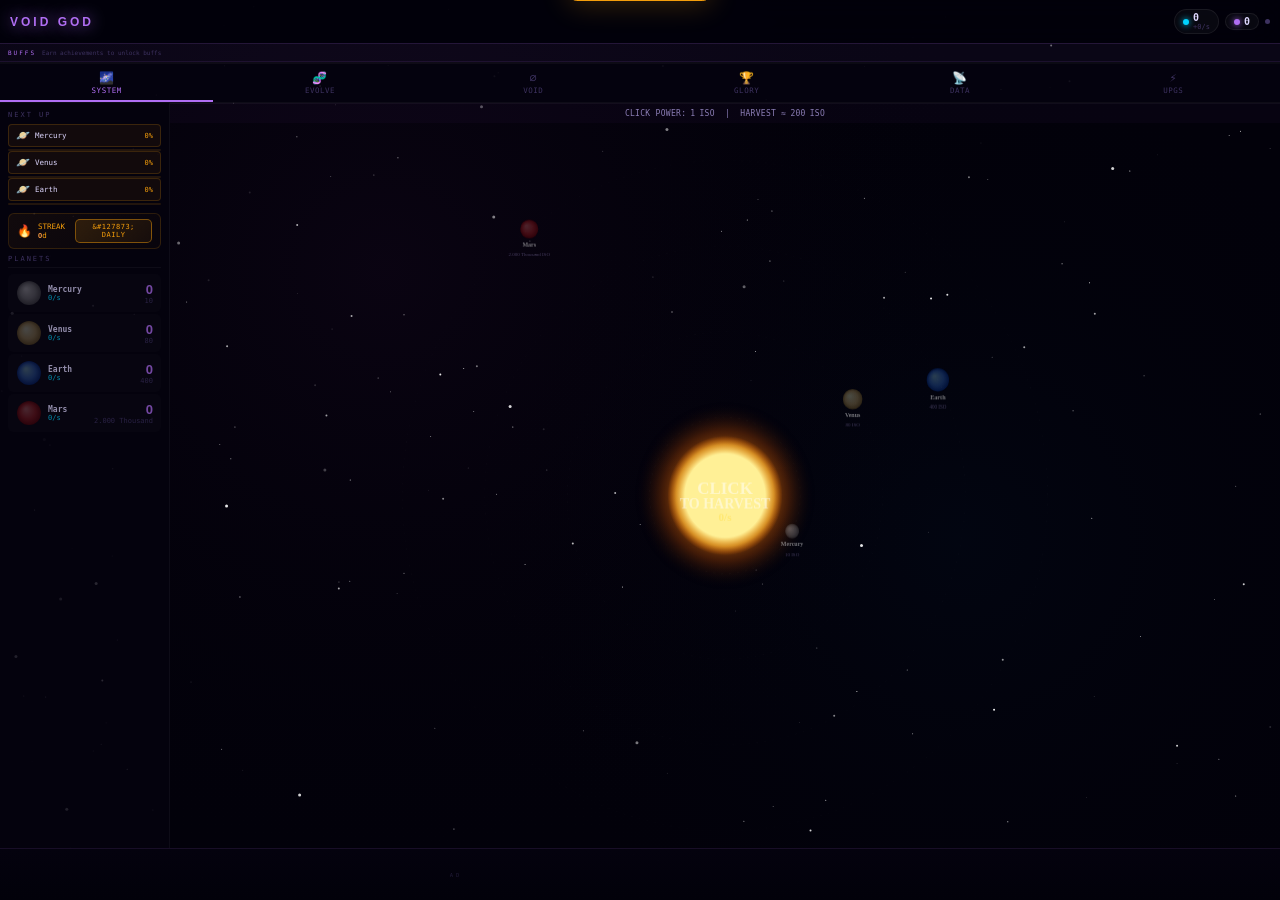
==== commit 54a1a91b: "Rename void-god-solar-seo.html to index.html" ====
--- a/index.html
+++ b/index.html
@@ -1,16 +1,85 @@
 <!DOCTYPE html>
 <html lang="en">
 <head>
+<!-- ════════════════════════════════════════════════
+     VOID GOD — SEO & Social Meta  (Optimised)
+     Option 2: Scale & Addiction angle
+════════════════════════════════════════════════ -->
+
+<!-- ESSENTIALS -->
 <meta charset="UTF-8">
-  <title>Planet Simulator Online | Void God</title>
-  <meta name="description" content="A heavy idle simulator. Create your planet and survive the void.">
-  <meta name="keywords" content="idle game, planet simulator, clicker, void god, space game">
-  <meta property="og:title" content="Planet Simulator Online | Void God">
-  <meta property="og:description" content="A heavy idle simulator. Create your planet and survive the void.">
-  <meta name="robots" content="index, follow">
 <meta name="viewport" content="width=device-width,initial-scale=1,maximum-scale=1,user-scalable=no">
-<title>VOID GOD ∅ SOLAR DOMINION</title>
-<link href="https://fonts.googleapis.com/css2?family=Orbitron:wght@400;700;900&family=Share+Tech+Mono&display=swap" rel="stylesheet">
+<meta http-equiv="X-UA-Compatible" content="IE=edge">
+
+<!-- ── PRIMARY META ── -->
+<title>Collapse Stars. Rule the Void. Play Free Now.</title>
+
+<meta name="description"
+  content="From Mercury to black holes — grow your solar empire and idle your way to godhood. 80+ achievements await completionists. Start your solar journey today.">
+
+<meta name="keywords"
+  content="void god, solar simulation game, idle clicker game, space idle game, browser idle game, 100% achievements, solar system clicker, free space game, planet simulator, idle browser game, space enthusiast game, completionist idle game, no download idle game">
+
+<meta name="author" content="VoidArc Games">
+<meta name="robots" content="index, follow, max-snippet:-1, max-image-preview:large, max-video-preview:-1">
+<meta name="theme-color" content="#b06ef3">
+
+<!-- ── CANONICAL ── -->
+<link rel="canonical" href="https://aneebbio.github.io/Planet-simulator-online-/">
+
+<!-- ── OPEN GRAPH ── -->
+<meta property="og:type"        content="website">
+<meta property="og:site_name"   content="Void God — Solar Simulation">
+<meta property="og:url"         content="https://aneebbio.github.io/Planet-simulator-online-/">
+<meta property="og:title"       content="Collapse Stars. Rule the Void. Play Free Now.">
+<meta property="og:description"
+  content="From Mercury to black holes — grow your solar empire and idle your way to godhood. 80+ achievements await completionists. Start your solar journey today.">
+<meta property="og:image"       content="https://aneebbio.github.io/Planet-simulator-online-/og-preview.png">
+<meta property="og:image:width"  content="1200">
+<meta property="og:image:height" content="630">
+<meta property="og:image:alt"   content="Void God — Solar Idle Game screenshot showing planet system and achievement screen">
+<meta property="og:locale"      content="en_US">
+
+<!-- ── TWITTER CARD ── -->
+<meta name="twitter:card"        content="summary_large_image">
+<meta name="twitter:site"        content="@VoidArcGames">
+<meta name="twitter:creator"     content="@VoidArcGames">
+<meta name="twitter:title"       content="Collapse Stars. Rule the Void. Play Free Now.">
+<meta name="twitter:description"
+  content="From Mercury to black holes — grow your solar empire and idle your way to godhood. 80+ achievements await completionists. Start your solar journey today.">
+<meta name="twitter:image"       content="https://aneebbio.github.io/Planet-simulator-online-/og-preview.png">
+<meta name="twitter:image:alt"   content="Void God — Solar Idle Game">
+
+<!-- ── STRUCTURED DATA — VideoGame Schema ── -->
+<script type="application/ld+json">
+{
+  "@context": "https://schema.org",
+  "@type": "VideoGame",
+  "name": "Void God — Solar Dominion",
+  "alternateName": "Planet Simulator Online",
+  "description": "From Mercury to black holes — grow your solar empire and idle your way to godhood. 80+ achievements await completionists. A free browser-based solar idle clicker game.",
+  "url": "https://aneebbio.github.io/Planet-simulator-online-/",
+  "image": "https://aneebbio.github.io/Planet-simulator-online-/og-preview.png",
+  "genre": ["Idle Game", "Clicker", "Strategy", "Simulation"],
+  "gamePlatform": "Web Browser",
+  "operatingSystem": "Any",
+  "applicationCategory": "Game",
+  "offers": { "@type": "Offer", "price": "0", "priceCurrency": "USD" },
+  "aggregateRating": {
+    "@type": "AggregateRating",
+    "ratingValue": "4.9",
+    "ratingCount": "1000",
+    "bestRating": "5",
+    "worstRating": "1"
+  },
+  "playMode": "SinglePlayer",
+  "keywords": "solar simulation, idle clicker, space game, achievements, free browser game"
+}
+</script>
+
+<!-- ── PRECONNECT FOR FONTS ── -->
+<link rel="preconnect" href="https://fonts.googleapis.com">
+<link rel="preconnect" href="https://fonts.gstatic.com" crossorigin>
 <style>
 :root{
   --bg:#02010a;--c1:#08051a;--c2:#0f0a28;
@@ -294,44 +363,71 @@
 ::-webkit-scrollbar-thumb{background:rgba(176,110,243,.2);border-radius:2px;}
 
 /* ===== ADDICTIVE + UPGRADE FEATURES ===== */
-#screen-solar{flex-direction:column}
-#solar-main{flex:1;min-height:0;overflow:hidden}
-#ad-slot{flex-shrink:0;background:rgba(4,2,12,.97);border-top:1px solid rgba(176,110,243,.08);display:flex;align-items:center;justify-content:center;min-height:50px;padding:4px 8px;gap:6px}
-#ad-lbl{font-size:6px;letter-spacing:2px;color:var(--txt3);white-space:nowrap}
-#ad-inner{flex:1;max-width:340px}
-#frenzy-bar{height:3px;flex-shrink:0;display:none;background:rgba(255,71,87,.08)}
-#frenzy-fill{height:100%;background:linear-gradient(90deg,#ff4757,#ff9f43,#f59e0b);width:100%}
-#frenzy-lbl{font-size:6.5px;text-align:center;color:#ff4757;letter-spacing:2px;display:none;padding:1px;font-weight:700}
+#screen-solar{flex-direction:column !important}
+#solar-main{flex:1;min-height:0;overflow:hidden;display:flex}
+/* AD SLOT */
+#ad-slot{flex-shrink:0;background:linear-gradient(180deg,rgba(4,2,14,.98),rgba(2,1,10,1));border-top:1px solid rgba(176,110,243,.12);display:flex;align-items:center;justify-content:center;min-height:52px;padding:4px 12px;gap:8px}
+#ad-lbl{font-size:5.5px;letter-spacing:3px;color:var(--txt3);white-space:nowrap;text-transform:uppercase;opacity:.5}
+#ad-inner{flex:1;max-width:360px}
+/* FRENZY */
+#frenzy-bar{height:4px;flex-shrink:0;display:none;background:rgba(255,71,87,.06);position:relative}
+#frenzy-fill{height:100%;background:linear-gradient(90deg,#ff4757,#ff6b35,#ff9f43,#f59e0b);width:100%;box-shadow:0 0 8px rgba(255,71,87,.4);transition:width .1s linear}
+#frenzy-lbl{font-size:7px;text-align:center;color:#ff4757;letter-spacing:3px;display:none;padding:2px 0;font-weight:700;font-family:'Orbitron',monospace;background:rgba(255,71,87,.04);text-shadow:0 0 10px rgba(255,71,87,.6)}
 body.frenzy #frenzy-bar,body.frenzy #frenzy-lbl{display:block}
-body.frenzy #solar-canvas{filter:saturate(1.8) brightness(1.15)}
-#streak-bar{display:flex;align-items:center;gap:5px;padding:4px 6px;margin-bottom:5px;background:rgba(245,158,11,.05);border:1px solid rgba(245,158,11,.12);border-radius:5px;font-size:7px;color:var(--gold)}
-#daily-btn{margin-left:auto;padding:2px 8px;border-radius:4px;border:1px solid rgba(245,158,11,.4);background:rgba(245,158,11,.1);color:var(--gold);font-family:'Share Tech Mono',monospace;font-size:7px;cursor:pointer}
-#daily-btn.claimed{opacity:.3;cursor:default}
-#bonus-popup{position:fixed;top:50%;left:50%;transform:translate(-50%,-50%) scale(0);z-index:8500;background:linear-gradient(135deg,rgba(20,10,50,.99),rgba(5,3,15,.99));border:2px solid var(--gold);border-radius:12px;padding:18px 28px;text-align:center;pointer-events:none;transition:transform .35s cubic-bezier(.34,1.56,.64,1);box-shadow:0 8px 40px rgba(245,158,11,.3)}
+body.frenzy #solar-canvas{filter:saturate(2) brightness(1.2) hue-rotate(-5deg)}
+body.frenzy .rchip{border-color:rgba(255,71,87,.4)!important}
+/* STREAK BAR */
+#streak-bar{display:flex;align-items:center;gap:6px;padding:5px 8px;margin-bottom:6px;background:linear-gradient(135deg,rgba(245,158,11,.06),rgba(245,158,11,.02));border:1px solid rgba(245,158,11,.15);border-radius:6px;font-size:7.5px;color:var(--gold)}
+#daily-btn{margin-left:auto;padding:3px 10px;border-radius:5px;border:1px solid rgba(245,158,11,.45);background:linear-gradient(135deg,rgba(245,158,11,.14),rgba(245,158,11,.06));color:var(--gold);font-family:'Share Tech Mono',monospace;font-size:7px;cursor:pointer;transition:.2s;letter-spacing:.5px}
+#daily-btn:hover:not(.claimed){background:linear-gradient(135deg,rgba(245,158,11,.28),rgba(245,158,11,.1));box-shadow:0 0 12px rgba(245,158,11,.25)}
+#daily-btn.claimed{opacity:.28;cursor:default}
+/* BONUS POPUP */
+#bonus-popup{position:fixed;top:50%;left:50%;transform:translate(-50%,-50%) scale(0);z-index:8500;background:linear-gradient(135deg,rgba(18,8,45,.99),rgba(5,3,15,.99));border:2px solid var(--gold);border-radius:16px;padding:22px 36px;text-align:center;pointer-events:none;transition:transform .4s cubic-bezier(.34,1.56,.64,1);box-shadow:0 12px 60px rgba(245,158,11,.35),0 0 80px rgba(245,158,11,.1)}
 #bonus-popup.show{transform:translate(-50%,-50%) scale(1)}
-#bp-mult{font-family:'Orbitron',sans-serif;font-weight:900;font-size:32px;color:var(--gold);text-shadow:0 0 25px var(--gold)}
-#bp-sub{font-size:9px;color:var(--txt2);margin-top:4px;letter-spacing:2px}
-#bp-dur{font-size:8px;color:var(--orange);margin-top:3px}
-#warp-overlay{position:fixed;inset:0;z-index:9990;pointer-events:none;opacity:0;background:radial-gradient(ellipse,rgba(176,110,243,.35),transparent 70%);transition:opacity .4s}
-#warp-overlay.on{opacity:1;animation:warpPulse .3s ease infinite alternate}
-@keyframes warpPulse{to{background:radial-gradient(ellipse,rgba(176,110,243,.6),transparent 70%)}}
-.adv-btn{background:rgba(176,110,243,.1);border:1px solid rgba(176,110,243,.3);color:var(--acc);font-family:'Share Tech Mono',monospace;font-size:7px;padding:2px 8px;border-radius:4px;cursor:pointer;margin-left:4px}
-.adv-btn:hover{background:rgba(176,110,243,.22)}
-.upg-panel{background:rgba(8,5,24,.85);border:1px solid rgba(176,110,243,.12);border-radius:8px;padding:12px;margin-bottom:8px;max-width:520px;margin:0 auto 8px}
-.upg-grid{display:grid;grid-template-columns:repeat(auto-fill,minmax(126px,1fr));gap:6px;margin-top:6px}
-.upg-card{background:rgba(5,3,15,.9);border:1px solid rgba(176,110,243,.14);border-radius:7px;padding:8px 9px;cursor:pointer;transition:.15s;position:relative;min-height:86px}
-.upg-card:hover:not(.cant):not(.maxed){border-color:rgba(176,110,243,.5);background:rgba(176,110,243,.08);transform:translateY(-2px)}
-.upg-card.cant{opacity:.38;cursor:default}
-.upg-card.maxed{border-color:rgba(245,158,11,.4);background:rgba(245,158,11,.04)}
-.upg-card.legendary{border-color:rgba(245,158,11,.25)}
-.upg-card.legendary:not(.cant):not(.maxed){animation:nodeGlow 2s ease infinite alternate}
-.upg-icon{font-size:20px;margin-bottom:3px}
-.upg-name{font-size:7.5px;font-weight:700;color:var(--txt);margin-bottom:2px;line-height:1.2}
-.upg-eff{font-size:6.5px;color:var(--green);margin-bottom:4px}
-.upg-cost{font-size:7px}
-.upg-lv{position:absolute;top:3px;right:5px;font-size:5.5px;color:var(--txt3)}
-.upg-card.maxed .upg-lv{color:var(--gold)}
+#bp-mult{font-family:'Orbitron',sans-serif;font-weight:900;font-size:40px;color:var(--gold);text-shadow:0 0 30px rgba(245,158,11,.8),0 0 60px rgba(245,158,11,.3);line-height:1}
+#bp-sub{font-size:10px;color:var(--txt2);margin-top:6px;letter-spacing:3px;text-transform:uppercase}
+#bp-dur{font-size:8.5px;color:var(--orange);margin-top:4px;letter-spacing:1px}
+/* WARP OVERLAY */
+#warp-overlay{position:fixed;inset:0;z-index:9990;pointer-events:none;opacity:0;transition:opacity .5s}
+#warp-overlay.on{opacity:1;animation:warpPulse .25s ease infinite alternate}
+@keyframes warpPulse{from{background:radial-gradient(ellipse at 50% 50%,rgba(176,110,243,.4),transparent 65%)}to{background:radial-gradient(ellipse at 50% 50%,rgba(176,110,243,.7),rgba(124,58,237,.2) 40%,transparent 70%)}}
+/* LOGO FLAME */
+@keyframes logoF{0%,100%{text-shadow:0 0 16px var(--acc),0 0 30px rgba(176,110,243,.3)}50%{text-shadow:0 0 30px var(--acc),0 0 60px var(--acc2),0 0 90px var(--pink)}}
+body.highvoid #tb-logo{animation:logoF 2s ease infinite}
+/* ADVANCE BTN */
+.adv-btn{background:rgba(176,110,243,.1);border:1px solid rgba(176,110,243,.3);color:var(--acc);font-family:'Share Tech Mono',monospace;font-size:7px;padding:2px 9px;border-radius:4px;cursor:pointer;margin-left:5px;transition:.2s;letter-spacing:.5px}
+.adv-btn:hover{background:rgba(176,110,243,.22);border-color:rgba(176,110,243,.5);box-shadow:0 0 8px rgba(176,110,243,.2)}
+/* CLICK POWER ROW */
+#click-power-row{font-size:8px;color:var(--txt2);text-align:center;padding:5px 8px;background:rgba(176,110,243,.03);border-top:1px solid rgba(255,255,255,.04);letter-spacing:.3px;display:flex;align-items:center;justify-content:center;gap:4px;flex-wrap:wrap;flex-shrink:0}
+#click-power-row b{color:var(--cyan);font-family:'Orbitron',sans-serif;font-size:9px}
+#auto-lbl{background:rgba(46,213,115,.1);border:1px solid rgba(46,213,115,.2);border-radius:3px;padding:1px 4px;font-size:6px;letter-spacing:1px}
+/* UPGRADE SCREEN */
+#screen-upgrades{padding:10px;overflow-y:auto;background:var(--bg)}
+#iso-upg-screen{max-width:540px;margin:0 auto}
+.upg-section-title{font-family:'Orbitron',sans-serif;font-size:8px;font-weight:700;letter-spacing:3px;margin:0 0 6px;padding:0}
+.upg-tier-label{font-size:7px;letter-spacing:3px;font-family:'Orbitron',sans-serif;font-weight:700;margin:14px 0 7px;padding-bottom:5px;border-bottom:1px solid rgba(255,255,255,.06)}
+.upg-panel{background:rgba(6,4,18,.9);border:1px solid rgba(176,110,243,.1);border-radius:10px;padding:14px;margin-bottom:10px;box-shadow:0 4px 24px rgba(0,0,0,.4)}
+.upg-grid{display:grid;grid-template-columns:repeat(auto-fill,minmax(130px,1fr));gap:8px;margin-top:4px}
+.upg-card{background:rgba(5,3,15,.95);border:1px solid rgba(176,110,243,.12);border-radius:8px;padding:10px;cursor:pointer;transition:all .18s;position:relative;min-height:92px;display:flex;flex-direction:column;overflow:hidden}
+.upg-card::before{content:'';position:absolute;inset:0;opacity:0;background:linear-gradient(135deg,rgba(176,110,243,.1),transparent);transition:.18s}
+.upg-card:hover:not(.cant):not(.maxed)::before{opacity:1}
+.upg-card:hover:not(.cant):not(.maxed){border-color:rgba(176,110,243,.45);transform:translateY(-3px);box-shadow:0 6px 20px rgba(176,110,243,.18)}
+.upg-card.cant{opacity:.32;cursor:default}
+.upg-card.maxed{border-color:rgba(245,158,11,.35);background:rgba(245,158,11,.04)}
+.upg-card.maxed::before{opacity:1;background:linear-gradient(135deg,rgba(245,158,11,.06),transparent)}
+.upg-card.legendary{border-color:rgba(245,158,11,.28)}
+.upg-card.legendary:not(.cant):not(.maxed){animation:nodeGlow 2.5s ease infinite alternate;box-shadow:0 0 15px rgba(245,158,11,.08)}
+.upg-card.legendary.maxed{border-color:rgba(245,158,11,.7);box-shadow:0 0 20px rgba(245,158,11,.2)}
+.upg-lv{position:absolute;top:4px;right:6px;font-size:6px;color:var(--txt3);letter-spacing:.5px}
+.upg-card.maxed .upg-lv{color:var(--gold);font-weight:700}
+.upg-icon{font-size:22px;margin-bottom:4px;display:block;line-height:1}
+.upg-name{font-size:8px;font-weight:700;color:var(--txt);margin-bottom:2px;line-height:1.25}
+.upg-eff{font-size:7px;color:var(--green);margin-bottom:auto;line-height:1.3}
+.upg-cost{font-size:7.5px;margin-top:6px;font-family:'Share Tech Mono',monospace}
+/* SCREEN SOLAR FLEX FIX */
+#screen-solar.on{display:flex !important}
 </style>
+
 </head>
 <body>
 <canvas id="space-canvas"></canvas>
@@ -471,6 +567,20 @@
     </div>
 
     <div class="screen" id="screen-upgrades" style="padding:10px;overflow-y:auto"><div id="iso-upg-screen"></div></div>
+  </div>
+</div>
+
+<!-- WIPE CONFIRMATION MODAL -->
+<div id="wipe-modal" style="display:none;position:fixed;inset:0;z-index:99999;background:rgba(2,1,10,.92);backdrop-filter:blur(10px);align-items:center;justify-content:center;">
+  <div style="background:linear-gradient(135deg,rgba(30,5,5,.99),rgba(8,2,2,.99));border:2px solid rgba(255,71,87,.5);border-radius:14px;padding:28px 32px;max-width:320px;width:90%;text-align:center;box-shadow:0 12px 60px rgba(255,71,87,.3)">
+    <div style="font-size:32px;margin-bottom:10px">&#9888;</div>
+    <div style="font-family:'Orbitron',sans-serif;font-size:13px;font-weight:900;color:#ff4757;letter-spacing:2px;margin-bottom:8px">WIPE ALL DATA</div>
+    <div style="font-size:8.5px;color:#8b7db5;line-height:1.7;margin-bottom:20px">This will permanently delete your <b style="color:#ddd6fe">entire save</b> including all planets, skills, ISO upgrades and void tokens.<br><br>This <b style="color:#ff4757">cannot be undone.</b></div>
+    <div id="wipe-confirm-row" style="display:flex;gap:8px;">
+      <button onclick="closeWipeModal()" style="flex:1;padding:10px;border-radius:6px;border:1px solid rgba(255,255,255,.1);background:rgba(255,255,255,.04);color:#8b7db5;font-family:'Share Tech Mono',monospace;font-size:8px;cursor:pointer;transition:.2s" onmouseover="this.style.background='rgba(255,255,255,.08)'" onmouseout="this.style.background='rgba(255,255,255,.04)'">CANCEL</button>
+      <button onclick="confirmWipe()" style="flex:1;padding:10px;border-radius:6px;border:1px solid rgba(255,71,87,.5);background:rgba(255,71,87,.12);color:#ff4757;font-family:'Orbitron',monospace;font-size:8px;font-weight:700;cursor:pointer;transition:.2s;letter-spacing:1px" onmouseover="this.style.background='rgba(255,71,87,.28)'" onmouseout="this.style.background='rgba(255,71,87,.12)'">DELETE EVERYTHING</button>
+    </div>
+    <div id="wipe-countdown" style="font-size:7px;color:#ff4757;margin-top:10px;display:none;letter-spacing:2px"></div>
   </div>
 </div>
 
@@ -610,92 +720,106 @@
 // ACHIEVEMENTS with buff definitions
 // buff types: gen (ISO/s mult), click (click mult), cycle (harvest mult), crit (crit chance), combo (combo bonus)
 const ACHIEVEMENTS = [
-  {id:"a1", name:"First Light",      icon:"&#128161;",check:function(s){return s.stats.totalIso>=1;}},
-  {id:"a2", name:"Thousand",         icon:"&#128666;",check:function(s){return s.stats.totalIso>=1000;}},
-  {id:"a3", name:"Million",          icon:"&#128302;",check:function(s){return s.stats.totalIso>=1e6;}},
-  {id:"a4", name:"Billion",          icon:"&#128176;",check:function(s){return s.stats.totalIso>=1e9;}},
-  {id:"a5", name:"Trillion",         icon:"&#127756;",check:function(s){return s.stats.totalIso>=1e12;}},
-  {id:"a6", name:"Quadrillion",      icon:"&#127752;",check:function(s){return s.stats.totalIso>=1e15;}},
-  {id:"a7", name:"Quintillion",      icon:"&#127775;",check:function(s){return s.stats.totalIso>=1e18;}},
-  {id:"a8", name:"Sextillion",       icon:"&#128302;",check:function(s){return s.stats.totalIso>=1e21;}},
-  {id:"a9", name:"Septillion",       icon:"&#11088;", check:function(s){return s.stats.totalIso>=1e24;}},
-  {id:"a10",name:"Octillion",        icon:"&#127764;",check:function(s){return s.stats.totalIso>=1e27;}},
-  {id:"a11",name:"Nonillion",        icon:"&#127752;",check:function(s){return s.stats.totalIso>=1e30;}},
-  {id:"a12",name:"Decillion",        icon:"&#127756;",check:function(s){return s.stats.totalIso>=1e33;}},
-  {id:"c1", name:"Tapper",           icon:"&#128070;",check:function(s){return s.stats.clicks>=10;}},
-  {id:"c2", name:"Clicker",          icon:"&#128075;",check:function(s){return s.stats.clicks>=100;}},
-  {id:"c3", name:"Compulsive",       icon:"&#128214;",check:function(s){return s.stats.clicks>=1000;}},
-  {id:"c4", name:"Addict",           icon:"&#129968;",check:function(s){return s.stats.clicks>=10000;}},
-  {id:"c5", name:"Tap God",          icon:"&#9994;",  check:function(s){return s.stats.clicks>=100000;}},
-  {id:"c6", name:"Finger Blur",      icon:"&#9889;",  check:function(s){return s.stats.clicks>=1000000;}},
-  {id:"cr1",name:"Lucky Strike",     icon:"&#9889;",  check:function(s){return s.stats.crits>=1;}},
-  {id:"cr2",name:"Crit Mass",        icon:"&#128165;",check:function(s){return s.stats.crits>=50;}},
-  {id:"cr3",name:"Crit Storm",       icon:"&#128165;",check:function(s){return s.stats.crits>=500;}},
-  {id:"cr4",name:"Crit Deity",       icon:"&#128165;",check:function(s){return s.stats.crits>=5000;}},
-  {id:"g1", name:"First Orbit",      icon:"&#129680;",check:function(s){return tPlanets(s)>=1;}},
-  {id:"g2", name:"Mini System",      icon:"&#127757;",check:function(s){return tPlanets(s)>=10;}},
-  {id:"g3", name:"Solar Lord",       icon:"&#9728;",  check:function(s){return tPlanets(s)>=50;}},
-  {id:"g4", name:"Star Captain",     icon:"&#128640;",check:function(s){return tPlanets(s)>=100;}},
-  {id:"g5", name:"God Factory",      icon:"&#127756;",check:function(s){return tPlanets(s)>=250;}},
-  {id:"g6", name:"Cosmic Empire",    icon:"&#127963;",check:function(s){return tPlanets(s)>=500;}},
-  {id:"g7", name:"Galaxy Hive",      icon:"&#127756;",check:function(s){return tPlanets(s)>=1000;}},
-  {id:"g8", name:"Universe Lord",    icon:"&#128081;",check:function(s){return tPlanets(s)>=5000;}},
-  {id:"pm1",name:"Mercury Online",   icon:"&#9791;",  check:function(s){return (s.gens.mercury||0)>=1;}},
-  {id:"pm2",name:"Mercury Hive",     icon:"&#9791;",  check:function(s){return (s.gens.mercury||0)>=100;}},
-  {id:"pv1",name:"Venus Online",     icon:"&#9792;",  check:function(s){return (s.gens.venus||0)>=1;}},
-  {id:"pv2",name:"Venus Queen",      icon:"&#9792;",  check:function(s){return (s.gens.venus||0)>=100;}},
-  {id:"pe1",name:"Home World",       icon:"&#127757;",check:function(s){return (s.gens.earth||0)>=1;}},
-  {id:"pe2",name:"Earth Empire",     icon:"&#127757;",check:function(s){return (s.gens.earth||0)>=100;}},
-  {id:"pj1",name:"Jupiter Rising",   icon:"&#127755;",check:function(s){return (s.gens.jupiter||0)>=1;}},
-  {id:"pj2",name:"Jupiter Lord",     icon:"&#127755;",check:function(s){return (s.gens.jupiter||0)>=50;}},
-  {id:"ps1",name:"Ring Bearer",      icon:"&#129680;",check:function(s){return (s.gens.saturn||0)>=1;}},
-  {id:"ps2",name:"Saturn God",       icon:"&#129680;",check:function(s){return (s.gens.saturn||0)>=50;}},
-  {id:"pbh",name:"Event Horizon",    icon:"&#128371;",check:function(s){return (s.gens.blackhole||0)>=1;}},
-  {id:"pb2",name:"Singularity God",  icon:"&#128371;",check:function(s){return (s.gens.blackhole||0)>=10;}},
-  {id:"pd1",name:"Dyson Builder",    icon:"&#9728;",  check:function(s){return (s.gens.dyson||0)>=1;}},
-  {id:"n1", name:"Nova Witness",     icon:"&#10024;", check:function(s){return s.stats.novas>=1;}},
-  {id:"n2", name:"Nova Farmer",      icon:"&#127775;",check:function(s){return s.stats.novas>=10;}},
-  {id:"n3", name:"Nova Lord",        icon:"&#127752;",check:function(s){return s.stats.novas>=100;}},
-  {id:"n4", name:"Supernova King",   icon:"&#128165;",check:function(s){return s.stats.novas>=1000;}},
-  {id:"gh1",name:"Ghost Buster",     icon:"&#128123;",check:function(s){return s.stats.ghosts>=1;}},
-  {id:"gh2",name:"Ghost Magnet",     icon:"&#128376;",check:function(s){return s.stats.ghosts>=10;}},
-  {id:"gh3",name:"Ghost Legion",     icon:"&#128128;",check:function(s){return s.stats.ghosts>=100;}},
-  {id:"gh4",name:"Ghost God",        icon:"&#128065;",check:function(s){return s.stats.ghosts>=1000;}},
-  {id:"p1", name:"First Collapse",   icon:"&#127756;",check:function(s){return s.prestigeCount>=1;}},
-  {id:"p2", name:"Void Initiate",    icon:"&#127761;",check:function(s){return s.prestigeCount>=3;}},
-  {id:"p3", name:"Void Lord",        icon:"&#8709;",  check:function(s){return s.prestigeCount>=5;}},
-  {id:"p4", name:"Eternal",          icon:"&#9854;",  check:function(s){return s.prestigeCount>=10;}},
-  {id:"p5", name:"Void Ancient",     icon:"&#127756;",check:function(s){return s.prestigeCount>=25;}},
-  {id:"p6", name:"Oblivion",         icon:"&#128371;",check:function(s){return s.prestigeCount>=50;}},
-  {id:"p7", name:"Big Crunch God",   icon:"&#128171;",check:function(s){return s.prestigeCount>=100;}},
-  {id:"cy1",name:"Harvester",        icon:"&#127806;",check:function(s){return s.stats.cycles>=5;}},
-  {id:"cy2",name:"Grand Harvest",    icon:"&#127942;",check:function(s){return s.stats.cycles>=25;}},
-  {id:"cy3",name:"Eternal Harvest",  icon:"&#128142;",check:function(s){return s.stats.cycles>=100;}},
-  {id:"cy4",name:"Harvest Deity",    icon:"&#127752;",check:function(s){return s.stats.cycles>=500;}},
-  {id:"co1",name:"Combo Starter",    icon:"&#128293;",check:function(s){return s.stats.maxCombo>=5;}},
-  {id:"co2",name:"Combo Master",     icon:"&#9889;",  check:function(s){return s.stats.maxCombo>=20;}},
-  {id:"co3",name:"Combo God",        icon:"&#127755;",check:function(s){return s.stats.maxCombo>=50;}},
-  {id:"co4",name:"INFINITE COMBO",   icon:"&#9854;",  check:function(s){return s.stats.maxCombo>=100;}},
-  {id:"sk1",name:"Scholar",          icon:"&#128218;",check:function(s){return Object.keys(s.skills).length>=5;}},
-  {id:"sk2",name:"Researcher",       icon:"&#128300;",check:function(s){return Object.keys(s.skills).length>=15;}},
-  {id:"sk3",name:"Polymath",         icon:"&#127891;",check:function(s){return Object.keys(s.skills).length>=25;}},
-  {id:"sk4",name:"Omniscient",       icon:"&#129504;",check:function(s){return Object.keys(s.skills).length>=40;}},
-  {id:"d1", name:"Day Tripper",      icon:"&#128197;",check:function(s){return s.stats.days>=100;}},
-  {id:"d2", name:"Week Warrior",     icon:"&#128198;",check:function(s){return s.stats.days>=500;}},
-  {id:"d3", name:"Month Master",     icon:"&#128202;",check:function(s){return s.stats.days>=2000;}},
-  {id:"d4", name:"Eternal Days",     icon:"&#8987;",  check:function(s){return s.stats.days>=10000;}},
-  {id:"st1",name:"On A Roll",        icon:"&#127919;",check:function(s){return (s.streak||0)>=3;}},
-  {id:"st2",name:"Week Streak",      icon:"&#128293;",check:function(s){return (s.streak||0)>=7;}},
-  {id:"st3",name:"Month Streak",     icon:"&#128170;",check:function(s){return (s.streak||0)>=30;}},
-  {id:"iu1",name:"Upgrade Curious",  icon:"&#128295;",check:function(s){return Object.keys(s.isoUpgs||{}).length>=3;}},
-  {id:"iu2",name:"Upgrade Addict",   icon:"&#9881;",  check:function(s){return Object.keys(s.isoUpgs||{}).length>=10;}},
-  {id:"iu3",name:"Upgrade God",      icon:"&#127942;",check:function(s){return Object.keys(s.isoUpgs||{}).length>=25;}},
-  {id:"gm", name:"GOD MODE",         icon:"&#128065;",check:function(s){return !!s.skills.godm;}},
-  {id:"im", name:"IMMORTAL",         icon:"&#8734;",  check:function(s){return !!s.skills.imm;}},
-  {id:"bb", name:"BIG BANG",         icon:"&#127752;",check:function(s){return !!s.skills.bigbang;}},
-  {id:"tg", name:"TIME GOD",         icon:"&#8987;",  check:function(s){return !!s.skills.timegod;}},
-  {id:"qd", name:"Q. DEITY",         icon:"&#9738;",  check:function(s){return !!s.skills.qdiety;}},
-  {id:"ov", name:"OMNI VOID",        icon:"&#128065;",check:function(s){return !!s.skills.omnivoid;}}
+  // ISO milestones — gen buff
+  {id:"a1", name:"First Light",      icon:"&#128161;",buffLabel:"+2% gen",   buff:{type:"gen",  val:1.02}, check:function(s){return s.stats.totalIso>=1;}},
+  {id:"a2", name:"Thousand",         icon:"&#128666;",buffLabel:"+3% gen",   buff:{type:"gen",  val:1.03}, check:function(s){return s.stats.totalIso>=1e3;}},
+  {id:"a3", name:"Million",          icon:"&#128302;",buffLabel:"+5% gen",   buff:{type:"gen",  val:1.05}, check:function(s){return s.stats.totalIso>=1e6;}},
+  {id:"a4", name:"Billion",          icon:"&#128176;",buffLabel:"+8% gen",   buff:{type:"gen",  val:1.08}, check:function(s){return s.stats.totalIso>=1e9;}},
+  {id:"a5", name:"Trillion",         icon:"&#127756;",buffLabel:"+10% gen",  buff:{type:"gen",  val:1.10}, check:function(s){return s.stats.totalIso>=1e12;}},
+  {id:"a6", name:"Quadrillion",      icon:"&#127752;",buffLabel:"+15% gen",  buff:{type:"gen",  val:1.15}, check:function(s){return s.stats.totalIso>=1e15;}},
+  {id:"a7", name:"Quintillion",      icon:"&#127775;",buffLabel:"+20% gen",  buff:{type:"gen",  val:1.20}, check:function(s){return s.stats.totalIso>=1e18;}},
+  {id:"a8", name:"Sextillion",       icon:"&#128302;",buffLabel:"+25% gen",  buff:{type:"gen",  val:1.25}, check:function(s){return s.stats.totalIso>=1e21;}},
+  {id:"a9", name:"Septillion",       icon:"&#11088;", buffLabel:"+30% gen",  buff:{type:"gen",  val:1.30}, check:function(s){return s.stats.totalIso>=1e24;}},
+  {id:"a10",name:"Octillion",        icon:"&#127764;",buffLabel:"+40% gen",  buff:{type:"gen",  val:1.40}, check:function(s){return s.stats.totalIso>=1e27;}},
+  {id:"a11",name:"Nonillion",        icon:"&#127752;",buffLabel:"+50% gen",  buff:{type:"gen",  val:1.50}, check:function(s){return s.stats.totalIso>=1e30;}},
+  {id:"a12",name:"Decillion",        icon:"&#127756;",buffLabel:"x2 gen",    buff:{type:"gen",  val:2.00}, check:function(s){return s.stats.totalIso>=1e33;}},
+  // Click milestones
+  {id:"c1", name:"Tapper",           icon:"&#128070;",buffLabel:"+2% click", buff:{type:"click",val:1.02}, check:function(s){return s.stats.clicks>=10;}},
+  {id:"c2", name:"Clicker",          icon:"&#128075;",buffLabel:"+4% click", buff:{type:"click",val:1.04}, check:function(s){return s.stats.clicks>=100;}},
+  {id:"c3", name:"Compulsive",       icon:"&#128214;",buffLabel:"+8% click", buff:{type:"click",val:1.08}, check:function(s){return s.stats.clicks>=1e3;}},
+  {id:"c4", name:"Addict",           icon:"&#129968;",buffLabel:"+12% click",buff:{type:"click",val:1.12}, check:function(s){return s.stats.clicks>=1e4;}},
+  {id:"c5", name:"Tap God",          icon:"&#9994;",  buffLabel:"+20% click",buff:{type:"click",val:1.20}, check:function(s){return s.stats.clicks>=1e5;}},
+  {id:"c6", name:"Finger Blur",      icon:"&#9889;",  buffLabel:"+30% click",buff:{type:"click",val:1.30}, check:function(s){return s.stats.clicks>=1e6;}},
+  // Crit milestones
+  {id:"cr1",name:"Lucky Strike",     icon:"&#9889;",  buffLabel:"+1% crit",  buff:{type:"crit", val:0.01}, check:function(s){return s.stats.crits>=1;}},
+  {id:"cr2",name:"Crit Mass",        icon:"&#128165;",buffLabel:"+2% crit",  buff:{type:"crit", val:0.02}, check:function(s){return s.stats.crits>=50;}},
+  {id:"cr3",name:"Crit Storm",       icon:"&#128165;",buffLabel:"+3% crit",  buff:{type:"crit", val:0.03}, check:function(s){return s.stats.crits>=500;}},
+  {id:"cr4",name:"Crit Deity",       icon:"&#128165;",buffLabel:"+5% crit",  buff:{type:"crit", val:0.05}, check:function(s){return s.stats.crits>=5000;}},
+  // Planet count
+  {id:"g1", name:"First Orbit",      icon:"&#129680;",buffLabel:"+2% gen",   buff:{type:"gen",  val:1.02}, check:function(s){return tPlanets(s)>=1;}},
+  {id:"g2", name:"Mini System",      icon:"&#127757;",buffLabel:"+4% gen",   buff:{type:"gen",  val:1.04}, check:function(s){return tPlanets(s)>=10;}},
+  {id:"g3", name:"Solar Lord",       icon:"&#9728;",  buffLabel:"+6% gen",   buff:{type:"gen",  val:1.06}, check:function(s){return tPlanets(s)>=50;}},
+  {id:"g4", name:"Star Captain",     icon:"&#128640;",buffLabel:"+10% gen",  buff:{type:"gen",  val:1.10}, check:function(s){return tPlanets(s)>=100;}},
+  {id:"g5", name:"God Factory",      icon:"&#127756;",buffLabel:"+15% gen",  buff:{type:"gen",  val:1.15}, check:function(s){return tPlanets(s)>=250;}},
+  {id:"g6", name:"Cosmic Empire",    icon:"&#127963;",buffLabel:"+20% gen",  buff:{type:"gen",  val:1.20}, check:function(s){return tPlanets(s)>=500;}},
+  {id:"g7", name:"Galaxy Hive",      icon:"&#127756;",buffLabel:"+30% gen",  buff:{type:"gen",  val:1.30}, check:function(s){return tPlanets(s)>=1000;}},
+  {id:"g8", name:"Universe Lord",    icon:"&#128081;",buffLabel:"x2 gen",    buff:{type:"gen",  val:2.00}, check:function(s){return tPlanets(s)>=5000;}},
+  // Planet specifics
+  {id:"pm1",name:"Mercury Online",   icon:"&#9791;",  buffLabel:"+3% click", buff:{type:"click",val:1.03}, check:function(s){return (s.gens.mercury||0)>=1;}},
+  {id:"pm2",name:"Mercury Hive",     icon:"&#9791;",  buffLabel:"+5% click", buff:{type:"click",val:1.05}, check:function(s){return (s.gens.mercury||0)>=100;}},
+  {id:"pv1",name:"Venus Online",     icon:"&#9792;",  buffLabel:"+3% gen",   buff:{type:"gen",  val:1.03}, check:function(s){return (s.gens.venus||0)>=1;}},
+  {id:"pv2",name:"Venus Queen",      icon:"&#9792;",  buffLabel:"+5% gen",   buff:{type:"gen",  val:1.05}, check:function(s){return (s.gens.venus||0)>=100;}},
+  {id:"pe1",name:"Home World",       icon:"&#127757;",buffLabel:"+4% cycle", buff:{type:"cycle",val:1.04}, check:function(s){return (s.gens.earth||0)>=1;}},
+  {id:"pe2",name:"Earth Empire",     icon:"&#127757;",buffLabel:"+8% cycle", buff:{type:"cycle",val:1.08}, check:function(s){return (s.gens.earth||0)>=100;}},
+  {id:"pj1",name:"Jupiter Rising",   icon:"&#127755;",buffLabel:"+4% gen",   buff:{type:"gen",  val:1.04}, check:function(s){return (s.gens.jupiter||0)>=1;}},
+  {id:"pj2",name:"Jupiter Lord",     icon:"&#127755;",buffLabel:"+8% gen",   buff:{type:"gen",  val:1.08}, check:function(s){return (s.gens.jupiter||0)>=50;}},
+  {id:"ps1",name:"Ring Bearer",      icon:"&#129680;",buffLabel:"+4% cycle", buff:{type:"cycle",val:1.04}, check:function(s){return (s.gens.saturn||0)>=1;}},
+  {id:"ps2",name:"Saturn God",       icon:"&#129680;",buffLabel:"+10% cycle",buff:{type:"cycle",val:1.10}, check:function(s){return (s.gens.saturn||0)>=50;}},
+  {id:"pbh",name:"Event Horizon",    icon:"&#128371;",buffLabel:"+10% gen",  buff:{type:"gen",  val:1.10}, check:function(s){return (s.gens.blackhole||0)>=1;}},
+  {id:"pb2",name:"Singularity God",  icon:"&#128371;",buffLabel:"+20% gen",  buff:{type:"gen",  val:1.20}, check:function(s){return (s.gens.blackhole||0)>=10;}},
+  {id:"pd1",name:"Dyson Builder",    icon:"&#9728;",  buffLabel:"+15% gen",  buff:{type:"gen",  val:1.15}, check:function(s){return (s.gens.dyson||0)>=1;}},
+  // Nova milestones
+  {id:"n1", name:"Nova Witness",     icon:"&#10024;", buffLabel:"+3% gen",   buff:{type:"gen",  val:1.03}, check:function(s){return s.stats.novas>=1;}},
+  {id:"n2", name:"Nova Farmer",      icon:"&#127775;",buffLabel:"+5% gen",   buff:{type:"gen",  val:1.05}, check:function(s){return s.stats.novas>=10;}},
+  {id:"n3", name:"Nova Lord",        icon:"&#127752;",buffLabel:"+10% gen",  buff:{type:"gen",  val:1.10}, check:function(s){return s.stats.novas>=100;}},
+  {id:"n4", name:"Supernova King",   icon:"&#128165;",buffLabel:"+15% gen",  buff:{type:"gen",  val:1.15}, check:function(s){return s.stats.novas>=1000;}},
+  // Ghost milestones
+  {id:"gh1",name:"Ghost Buster",     icon:"&#128123;",buffLabel:"+3% cycle", buff:{type:"cycle",val:1.03}, check:function(s){return s.stats.ghosts>=1;}},
+  {id:"gh2",name:"Ghost Magnet",     icon:"&#128376;",buffLabel:"+6% cycle", buff:{type:"cycle",val:1.06}, check:function(s){return s.stats.ghosts>=10;}},
+  {id:"gh3",name:"Ghost Legion",     icon:"&#128128;",buffLabel:"+10% cycle",buff:{type:"cycle",val:1.10}, check:function(s){return s.stats.ghosts>=100;}},
+  {id:"gh4",name:"Ghost God",        icon:"&#128065;",buffLabel:"+18% cycle",buff:{type:"cycle",val:1.18}, check:function(s){return s.stats.ghosts>=1000;}},
+  // Prestige milestones
+  {id:"p1", name:"First Collapse",   icon:"&#127756;",buffLabel:"+3% gen",   buff:{type:"gen",  val:1.03}, check:function(s){return s.prestigeCount>=1;}},
+  {id:"p2", name:"Void Initiate",    icon:"&#127761;",buffLabel:"+6% gen",   buff:{type:"gen",  val:1.06}, check:function(s){return s.prestigeCount>=3;}},
+  {id:"p3", name:"Void Lord",        icon:"&#8709;",  buffLabel:"+10% gen",  buff:{type:"gen",  val:1.10}, check:function(s){return s.prestigeCount>=5;}},
+  {id:"p4", name:"Eternal",          icon:"&#9854;",  buffLabel:"+15% gen",  buff:{type:"gen",  val:1.15}, check:function(s){return s.prestigeCount>=10;}},
+  {id:"p5", name:"Void Ancient",     icon:"&#127756;",buffLabel:"+25% gen",  buff:{type:"gen",  val:1.25}, check:function(s){return s.prestigeCount>=25;}},
+  {id:"p6", name:"Oblivion",         icon:"&#128371;",buffLabel:"+40% gen",  buff:{type:"gen",  val:1.40}, check:function(s){return s.prestigeCount>=50;}},
+  {id:"p7", name:"Big Crunch God",   icon:"&#128171;",buffLabel:"x2 all",    buff:{type:"gen",  val:2.00}, check:function(s){return s.prestigeCount>=100;}},
+  // Harvest milestones
+  {id:"cy1",name:"Harvester",        icon:"&#127806;",buffLabel:"+4% cycle", buff:{type:"cycle",val:1.04}, check:function(s){return s.stats.cycles>=5;}},
+  {id:"cy2",name:"Grand Harvest",    icon:"&#127942;",buffLabel:"+8% cycle", buff:{type:"cycle",val:1.08}, check:function(s){return s.stats.cycles>=25;}},
+  {id:"cy3",name:"Eternal Harvest",  icon:"&#128142;",buffLabel:"+15% cycle",buff:{type:"cycle",val:1.15}, check:function(s){return s.stats.cycles>=100;}},
+  {id:"cy4",name:"Harvest Deity",    icon:"&#127752;",buffLabel:"+25% cycle",buff:{type:"cycle",val:1.25}, check:function(s){return s.stats.cycles>=500;}},
+  // Combo
+  {id:"co1",name:"Combo Starter",    icon:"&#128293;",buffLabel:"+5% click", buff:{type:"click",val:1.05}, check:function(s){return s.stats.maxCombo>=5;}},
+  {id:"co2",name:"Combo Master",     icon:"&#9889;",  buffLabel:"+10% click",buff:{type:"click",val:1.10}, check:function(s){return s.stats.maxCombo>=20;}},
+  {id:"co3",name:"Combo God",        icon:"&#127755;",buffLabel:"+15% click",buff:{type:"click",val:1.15}, check:function(s){return s.stats.maxCombo>=50;}},
+  {id:"co4",name:"INFINITE COMBO",   icon:"&#9854;",  buffLabel:"+25% click",buff:{type:"click",val:1.25}, check:function(s){return s.stats.maxCombo>=100;}},
+  // Skill milestones
+  {id:"sk1",name:"Scholar",          icon:"&#128218;",buffLabel:"+5% click", buff:{type:"click",val:1.05}, check:function(s){return Object.keys(s.skills).length>=5;}},
+  {id:"sk2",name:"Researcher",       icon:"&#128300;",buffLabel:"+10% gen",  buff:{type:"gen",  val:1.10}, check:function(s){return Object.keys(s.skills).length>=15;}},
+  {id:"sk3",name:"Polymath",         icon:"&#127891;",buffLabel:"+15% gen",  buff:{type:"gen",  val:1.15}, check:function(s){return Object.keys(s.skills).length>=25;}},
+  {id:"sk4",name:"Omniscient",       icon:"&#129504;",buffLabel:"+25% gen",  buff:{type:"gen",  val:1.25}, check:function(s){return Object.keys(s.skills).length>=40;}},
+  // Days / Streak
+  {id:"d1", name:"Day Tripper",      icon:"&#128197;",buffLabel:"+2% gen",   buff:{type:"gen",  val:1.02}, check:function(s){return s.stats.days>=100;}},
+  {id:"d2", name:"Week Warrior",     icon:"&#128198;",buffLabel:"+5% gen",   buff:{type:"gen",  val:1.05}, check:function(s){return s.stats.days>=500;}},
+  {id:"d3", name:"Month Master",     icon:"&#128202;",buffLabel:"+8% gen",   buff:{type:"gen",  val:1.08}, check:function(s){return s.stats.days>=2000;}},
+  {id:"d4", name:"Eternal Days",     icon:"&#8987;",  buffLabel:"+15% gen",  buff:{type:"gen",  val:1.15}, check:function(s){return s.stats.days>=10000;}},
+  {id:"st1",name:"On A Roll",        icon:"&#127919;",buffLabel:"+3% click", buff:{type:"click",val:1.03}, check:function(s){return (s.streak||0)>=3;}},
+  {id:"st2",name:"Week Streak",      icon:"&#128293;",buffLabel:"+7% click", buff:{type:"click",val:1.07}, check:function(s){return (s.streak||0)>=7;}},
+  {id:"st3",name:"Month Streak",     icon:"&#128170;",buffLabel:"+15% click",buff:{type:"click",val:1.15}, check:function(s){return (s.streak||0)>=30;}},
+  // ISO Upgrade milestones
+  {id:"iu1",name:"Upgrade Curious",  icon:"&#128295;",buffLabel:"+3% gen",   buff:{type:"gen",  val:1.03}, check:function(s){return Object.keys(s.isoUpgs||{}).length>=3;}},
+  {id:"iu2",name:"Upgrade Addict",   icon:"&#9881;",  buffLabel:"+6% gen",   buff:{type:"gen",  val:1.06}, check:function(s){return Object.keys(s.isoUpgs||{}).length>=10;}},
+  {id:"iu3",name:"Upgrade God",      icon:"&#127942;",buffLabel:"+12% gen",  buff:{type:"gen",  val:1.12}, check:function(s){return Object.keys(s.isoUpgs||{}).length>=25;}},
+  // Legendary skills
+  {id:"gm", name:"GOD MODE",         icon:"&#128065;",buffLabel:"x2 gen",    buff:{type:"gen",  val:2.00}, check:function(s){return !!s.skills.godm;}},
+  {id:"im", name:"IMMORTAL",         icon:"&#8734;",  buffLabel:"x2 cycle",  buff:{type:"cycle",val:2.00}, check:function(s){return !!s.skills.imm;}},
+  {id:"bb", name:"BIG BANG",         icon:"&#127752;",buffLabel:"x3 gen",    buff:{type:"gen",  val:3.00}, check:function(s){return !!s.skills.bigbang;}},
+  {id:"tg", name:"TIME GOD",         icon:"&#8987;",  buffLabel:"x2 gen",    buff:{type:"gen",  val:2.00}, check:function(s){return !!s.skills.timegod;}},
+  {id:"qd", name:"Q. DEITY",         icon:"&#9738;",  buffLabel:"x2 click",  buff:{type:"click",val:2.00}, check:function(s){return !!s.skills.qdiety;}},
+  {id:"ov", name:"OMNI VOID",        icon:"&#128065;",buffLabel:"x3 all",    buff:{type:"gen",  val:3.00}, check:function(s){return !!s.skills.omnivoid;}}
 ]
 
 function tPlanets(s){return Object.values(s.gens||{}).reduce((a,b)=>a+b,0);}
@@ -1245,12 +1369,17 @@
     }
   });
   if(state.skills.dmatt)base+=(state.void||0)*200;
-  if(state.isoUpgs&&state.isoUpgs.t1_click1)base*=2;
-  if(state.isoUpgs&&state.isoUpgs.t1_click2)base*=3;
-  if(state.isoUpgs&&state.isoUpgs.t2_click3)base*=5;
-  if(state.isoUpgs&&state.isoUpgs.t3_click4)base*=10;
-  if(state.isoUpgs&&state.isoUpgs.t4_click5)base*=20;
-  if(state.isoUpgs&&state.isoUpgs.t5_click6)base*=50;
+  // ISO click upgs (applied once here)
+  var isoClickM=1;
+  if(state.isoUpgs){
+    if(state.isoUpgs.t1_click1)isoClickM*=2;
+    if(state.isoUpgs.t1_click2)isoClickM*=3;
+    if(state.isoUpgs.t2_click3)isoClickM*=5;
+    if(state.isoUpgs.t3_click4)isoClickM*=10;
+    if(state.isoUpgs.t4_click5)isoClickM*=20;
+    if(state.isoUpgs.t5_click6)isoClickM*=50;
+  }
+  base*=isoClickM;
   if(typeof frenzyActive!=='undefined'&&frenzyActive)base*=frenzyMult;
   if(combo>0) base*=(1+combo*.1);
   base*=getAchievementBuffs().clickMult;
@@ -1258,23 +1387,21 @@
 }
 
 function calcCycleYield(){
-  let base=200, gn=state.gens, sk=state.skills;
-  PLANETS.forEach(p=>{base+=(gn[p.id]||0)*p.ips*.5;});
-  let mult=1;
-  if(sk.geocore) mult*=1.5; if(sk.symb) mult*=1.3; if(sk.para) mult*=1.5;
-  if(sk.gaia) mult*=2; if(sk.omega) mult*=3; if(sk.qsup) mult*=4;
-  if(sk.vanc) mult*=2; if(sk.godm) mult*=10;
-  if(sk.imm) mult*=Math.max(1,state.void);
-  if(sk.vpuls) mult*=(1+state.void*.01);
-  mult*=getAchievementBuffs().cycleMult;
+  var base=200, gn=state.gens, sk=state.skills;
+  PLANETS.forEach(function(p){base+=(gn[p.id]||0)*p.ips*.5;});
+  var mult=1;
+  // Dynamic skill mults only (no hardcoded dups)
   Object.keys(SKILLS).forEach(function(k){
-    if(state.skills[k]&&SKILLS[k].mult&&SKILLS[k].mult.cycle){
-      var lv=typeof state.skills[k]==='number'?state.skills[k]:1;
+    if(sk[k]&&SKILLS[k].mult&&SKILLS[k].mult.cycle){
+      var lv=typeof sk[k]==='number'?sk[k]:1;
       var b=SKILLS[k].mult.cycle;
       mult*=(SKILLS[k].max>1?Math.pow(b,lv):b);
     }
   });
+  if(sk.imm)  mult*=Math.max(1,state.void||1);
+  if(sk.vpuls)mult*=(1+((state.void||0)*.01));
   if(state.isoUpgs&&state.isoUpgs.t2_harvest)mult*=3;
+  mult*=getAchievementBuffs().cycleMult;
   return Math.floor(base*mult);
 }
 
@@ -1535,10 +1662,10 @@
   if(state.skills.sbind) PLANETS.forEach(p=>{keptGens[p.id]=Math.floor((state.gens[p.id]||0)*.2);});
   if(state.voidUpgs.primordial) PLANETS.forEach(p=>{keptGens[p.id]=Math.max(keptGens[p.id]||0,5);});
   let keptSkills={};
+  if(!state.skills.sbind)state.isoUpgs={};
+  var voidSkills=['sbind','nexs','darkseed','vpuls','voidrift','dmatt','entropy','voidgod','cmem','imm','voidecho','maelstrom','omnivoid'];
   if(state.skills.cmem){
     let keepCount=3+(state.voidUpgs.collapse_echo||0);
-    var voidSkills=['sbind','nexs','darkseed','vpuls','voidrift','dmatt','entropy','voidgod','cmem','imm','voidecho','maelstrom','omnivoid'];
-  if(!state.skills.sbind)state.isoUpgs={};
     voidSkills.forEach(k=>{if(state.skills[k]) keptSkills[k]=state.skills[k];});
     // Keep extra skills
     let allSkillKeys=Object.keys(state.skills).filter(k=>!voidSkills.includes(k));
@@ -1618,7 +1745,6 @@
 }
 
 function updateUIFast(){
-  if(state.iso>1e18) state.iso=1e18;
   let iv=document.getElementById('iso-v');if(iv)iv.innerText=fmt(state.iso);
   let ir=document.getElementById('iso-r');if(ir)ir.innerText='+'+fmt(ipsVal)+'/s';
   let vv=document.getElementById('void-v');if(vv)vv.innerText=state.void;
@@ -1674,23 +1800,60 @@
   try{state=JSON.parse(atob(s));save();location.reload();}
   catch(e){toast('Invalid save code!','#ff4757');}
 }
-function resetGame(){if(confirm('Delete ALL progress?'))if(confirm('FINAL WARNING?')){localStorage.removeItem(SK);location.reload();}}
+function resetGame(){
+  var m=document.getElementById('wipe-modal');
+  m.style.display='flex';
+  // 3-second countdown before DELETE button is active
+  var btn=m.querySelector('button:last-child');
+  var cd=document.getElementById('wipe-countdown');
+  btn.disabled=true;btn.style.opacity='0.3';
+  var secs=3;
+  cd.style.display='block';
+  cd.innerText='Available in '+secs+'s...';
+  var iv=setInterval(function(){
+    secs--;
+    if(secs<=0){
+      clearInterval(iv);
+      btn.disabled=false;btn.style.opacity='1';
+      cd.style.display='none';
+    } else {
+      cd.innerText='Available in '+secs+'s...';
+    }
+  },1000);
+}
+function closeWipeModal(){
+  var m=document.getElementById('wipe-modal');
+  m.style.display='none';
+}
+function confirmWipe(){
+  try{localStorage.removeItem(SK);}catch(e){}
+  // Also clear any other VoidGod keys
+  try{
+    Object.keys(localStorage).forEach(function(k){
+      if(k.indexOf('VoidGod')>=0||k.indexOf('void_god')>=0)localStorage.removeItem(k);
+    });
+  }catch(e){}
+  location.reload();
+}
 
 // Close modal on backdrop click
 document.getElementById('import-modal').addEventListener('click',function(e){if(e.target===this)closeImport();});
+document.getElementById('wipe-modal').addEventListener('click',function(e){if(e.target===this)closeWipeModal();});
 
 function fmt(n){
-  if(!isFinite(n)||n==null)return '0';
-  var names=['','Thousand','Million','Billion','Trillion','Quadrillion','Quintillion','Sextillion','Septillion','Octillion','Nonillion','Decillion'];
+  if(!isFinite(n)||n==null||n!==n)return '0';
+  if(n<0)return '-'+fmt(-n);
   if(n<1000)return Math.floor(n).toLocaleString();
-  for(var i=names.length-1;i>=1;i--){
-    var d=Math.pow(10,i*3);
-    if(n>=d){
-      var v=n/d;
-      return(v>=100?v.toFixed(1):v>=10?v.toFixed(2):v.toFixed(3))+' '+names[i];
-    }
-  }
-  return Math.floor(n).toLocaleString();
+  var e=Math.floor(Math.log10(n));
+  var tier=Math.floor(e/3);
+  var names=['','Thousand','Million','Billion','Trillion','Quadrillion',
+    'Quintillion','Sextillion','Septillion','Octillion','Nonillion','Decillion',
+    'Tredecillion','Quattuordecillion','Quindecillion','Sexdecillion'];
+  if(tier>=names.length)return n.toExponential(2);
+  var d=Math.pow(10,tier*3);
+  var v=n/d;
+  var s=v>=100?v.toFixed(1):v>=10?v.toFixed(2):v.toFixed(3);
+  return s+' '+names[tier];
 }
 
 function renderAll(){renderPlanetList();renderNextUp();renderAchievements();renderBuffStrip();renderLog();updateUIFast();if(typeof updateStreakUI==='function')updateStreakUI();if(typeof updateDayDisplay==='function')updateDayDisplay();}
@@ -1756,13 +1919,13 @@
   var tierCols = { 1: '#00d4ff', 2: '#22c55e', 3: '#b06ef3', 4: '#ff9f43', 5: '#f59e0b' };
   var byTier = { 1: [], 2: [], 3: [], 4: [], 5: [] };
   Object.keys(ISO_UPGS).forEach(function (k) { byTier[ISO_UPGS[k].tier].push(k); });
-  var html = '<div style="font-family:Orbitron,sans-serif;font-size:11px;font-weight:700;letter-spacing:2px;margin-bottom:6px;color:var(--acc)">&#9889; ISO UPGRADES</div>';
-  html += '<div style="font-size:7.5px;color:var(--txt3);margin-bottom:10px;">Permanent power boosts. Most reset on Big Crunch unless Soul Bind is owned.</div>';
+  var html = '<div class="upg-panel"><div class="upg-section-title" style="color:var(--acc)">&#9889; ISO UPGRADES</div><div style="font-size:7.5px;color:var(--txt3);margin-bottom:12px;line-height:1.6">Permanent boosts. Most reset on Big Crunch unless <b style=\'color:var(--acc)\'>Soul Bind</b> is owned.</div>';
+  var closingDiv = false;
   [1, 2, 3, 4, 5].forEach(function (t) {
     var keys = byTier[t];
     var anyVis = keys.some(function (k) { return (state.isoUpgs[k] || 0) > 0 || state.iso >= ISO_UPGS[k].cost * 0.05 || t <= 2; });
     if (!anyVis) return;
-    html += '<div style="font-size:7px;letter-spacing:3px;color:' + tierCols[t] + ';margin:12px 0 6px;font-family:Orbitron,sans-serif;font-weight:700;border-bottom:1px solid rgba(255,255,255,.05);padding-bottom:4px;">' + tierNames[t] + '</div>';
+    html += '<div class="upg-tier-label" style="color:' + tierCols[t] + '">' + tierNames[t] + '</div>';
     html += '<div class="upg-grid">';
     keys.forEach(function (k) {
       var u = ISO_UPGS[k], bought = state.isoUpgs[k] || 0, isMax = bought >= u.max, canBuy = !isMax && state.iso >= u.cost;
@@ -1779,8 +1942,9 @@
     });
     html += '</div>';
   });
+  html += '</div>';
   var el = document.getElementById('iso-upg-screen');
-  if (el) el.innerHTML = '<div class="upg-panel">' + html + '</div>';
+  if (el) el.innerHTML = html;
 }
 
 // =========================================================
